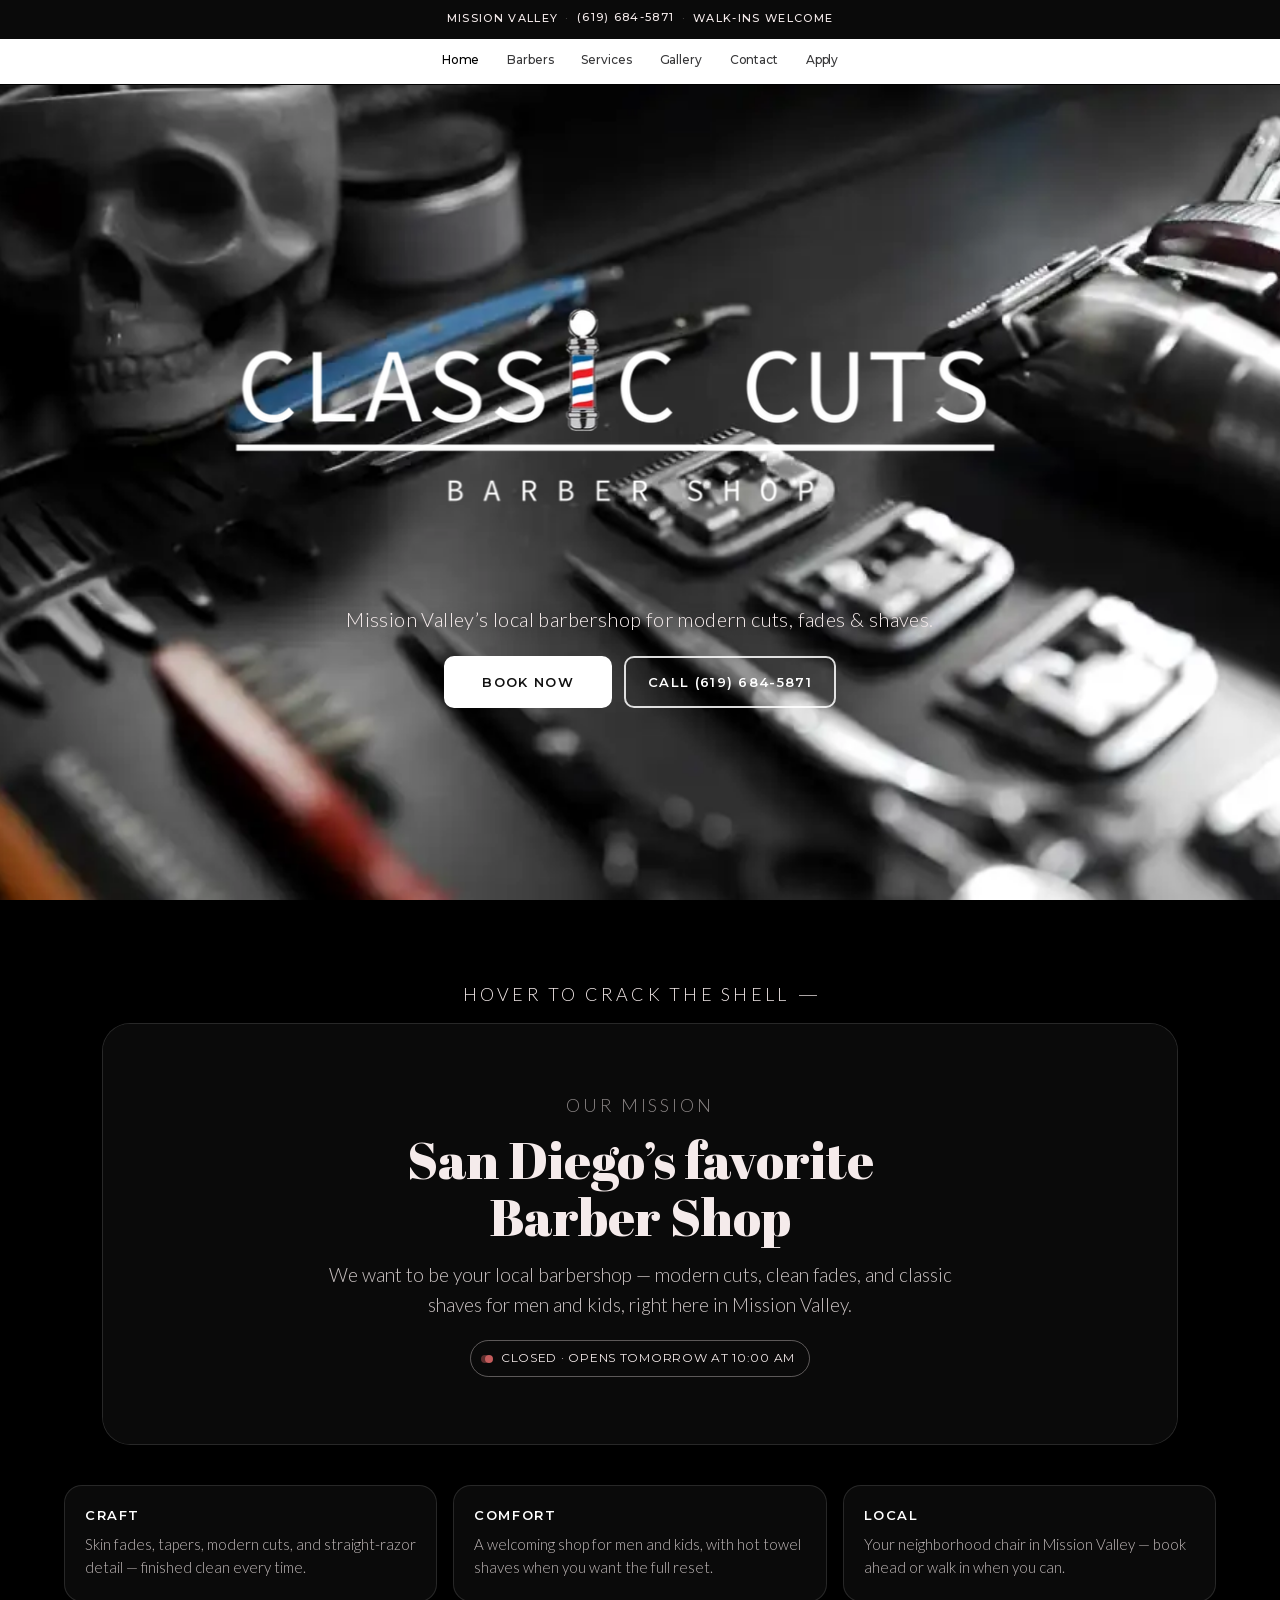
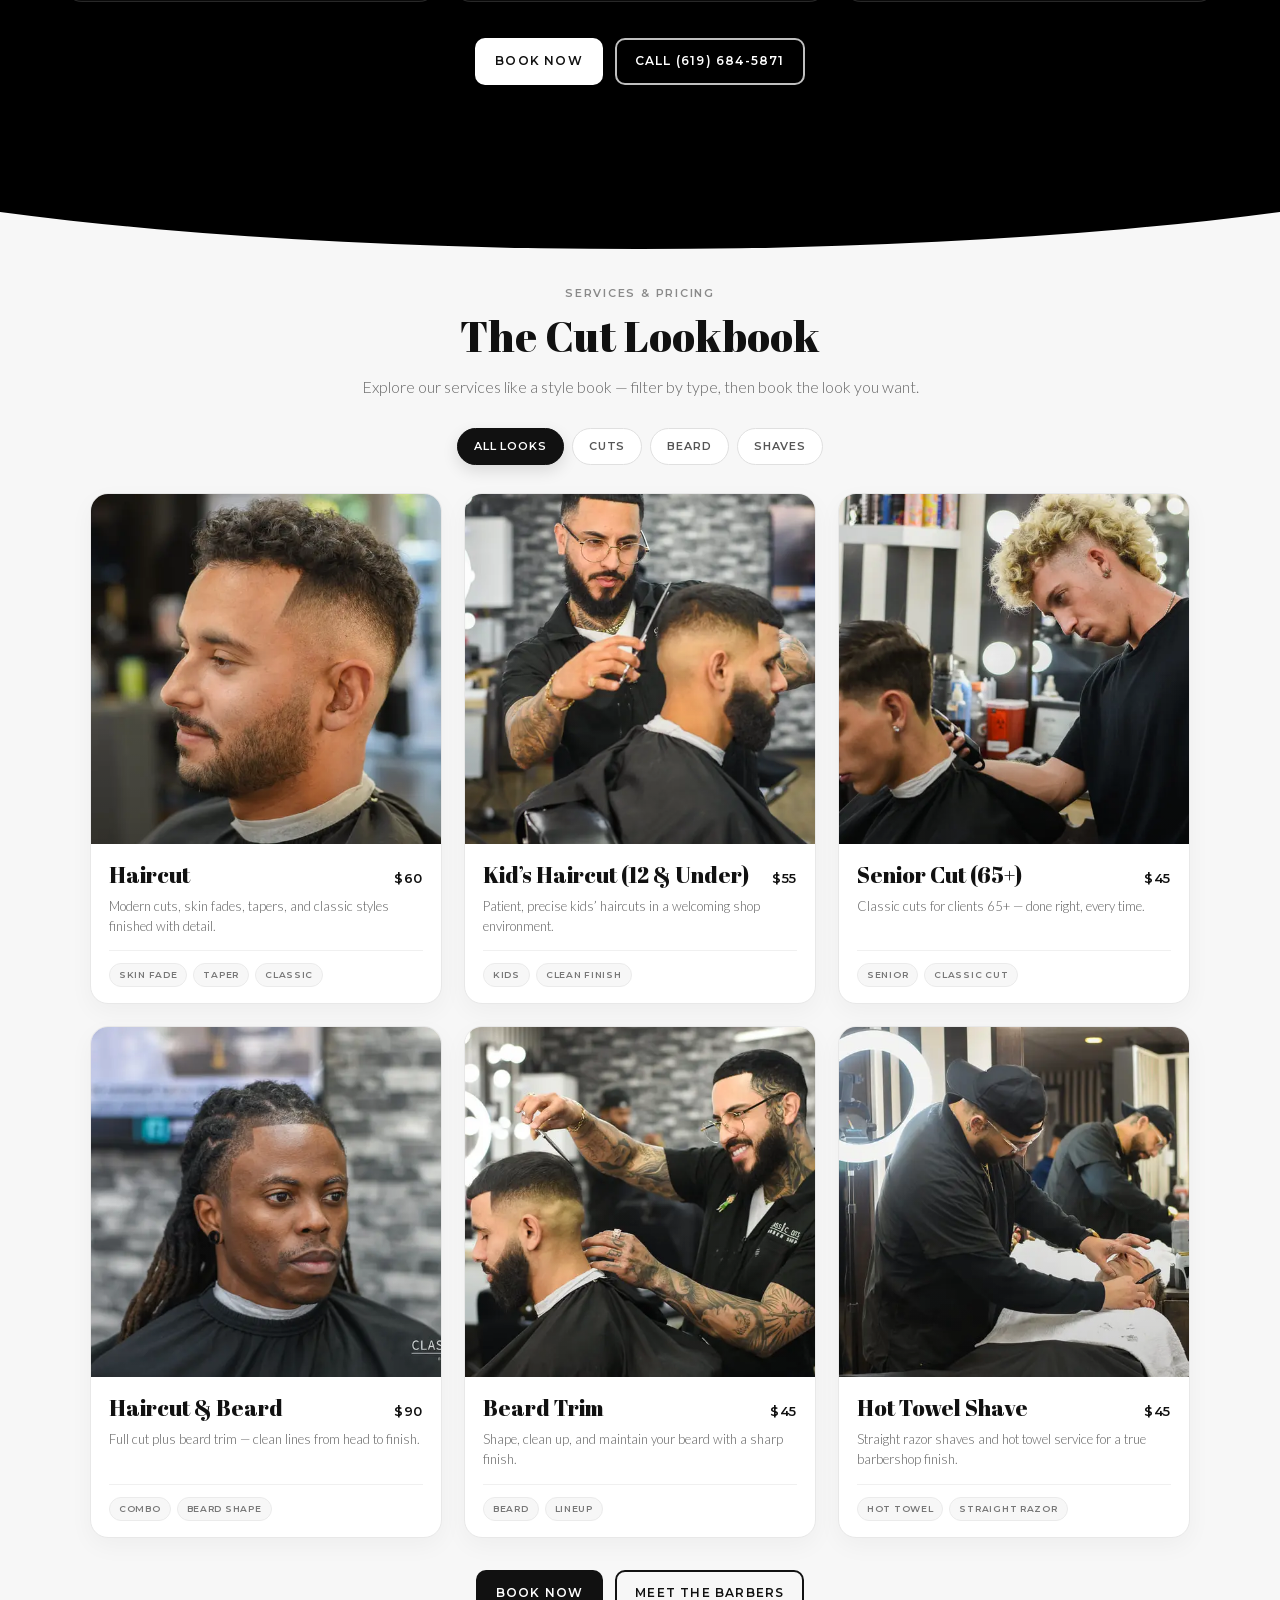
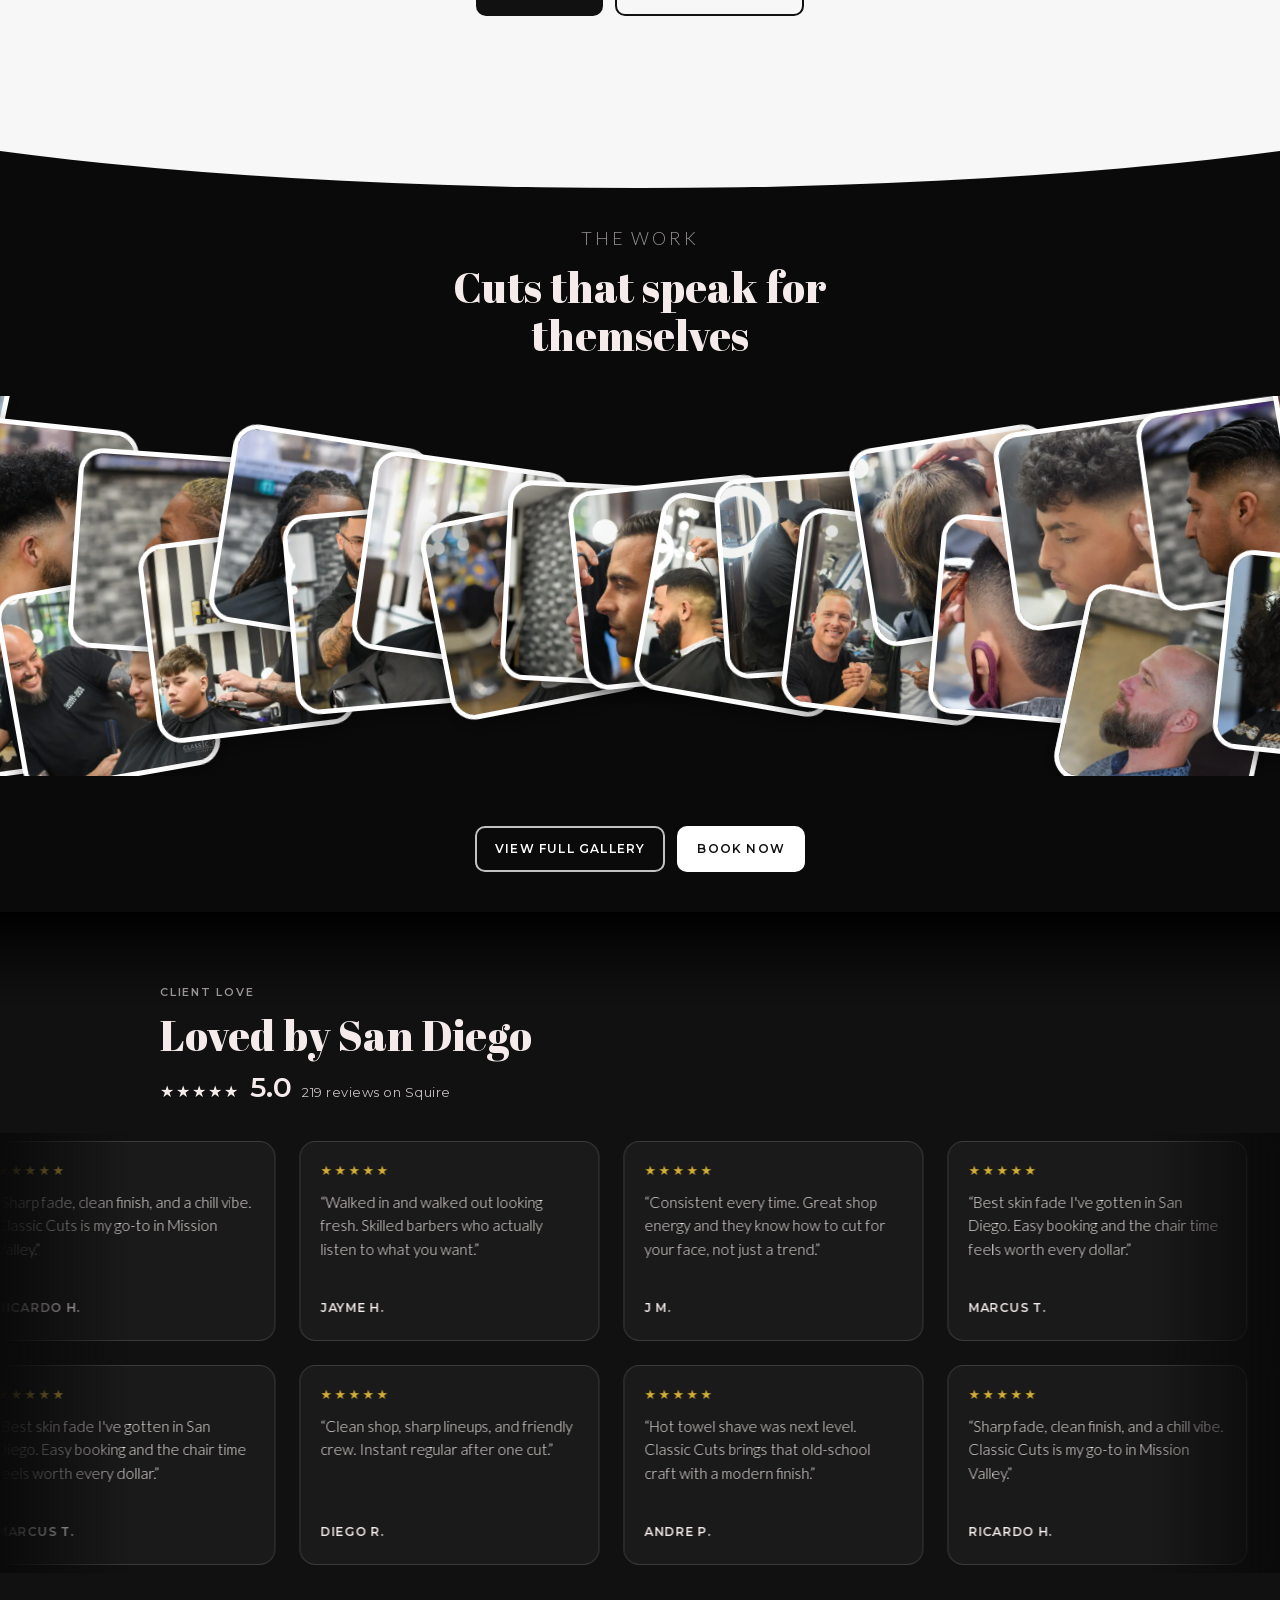
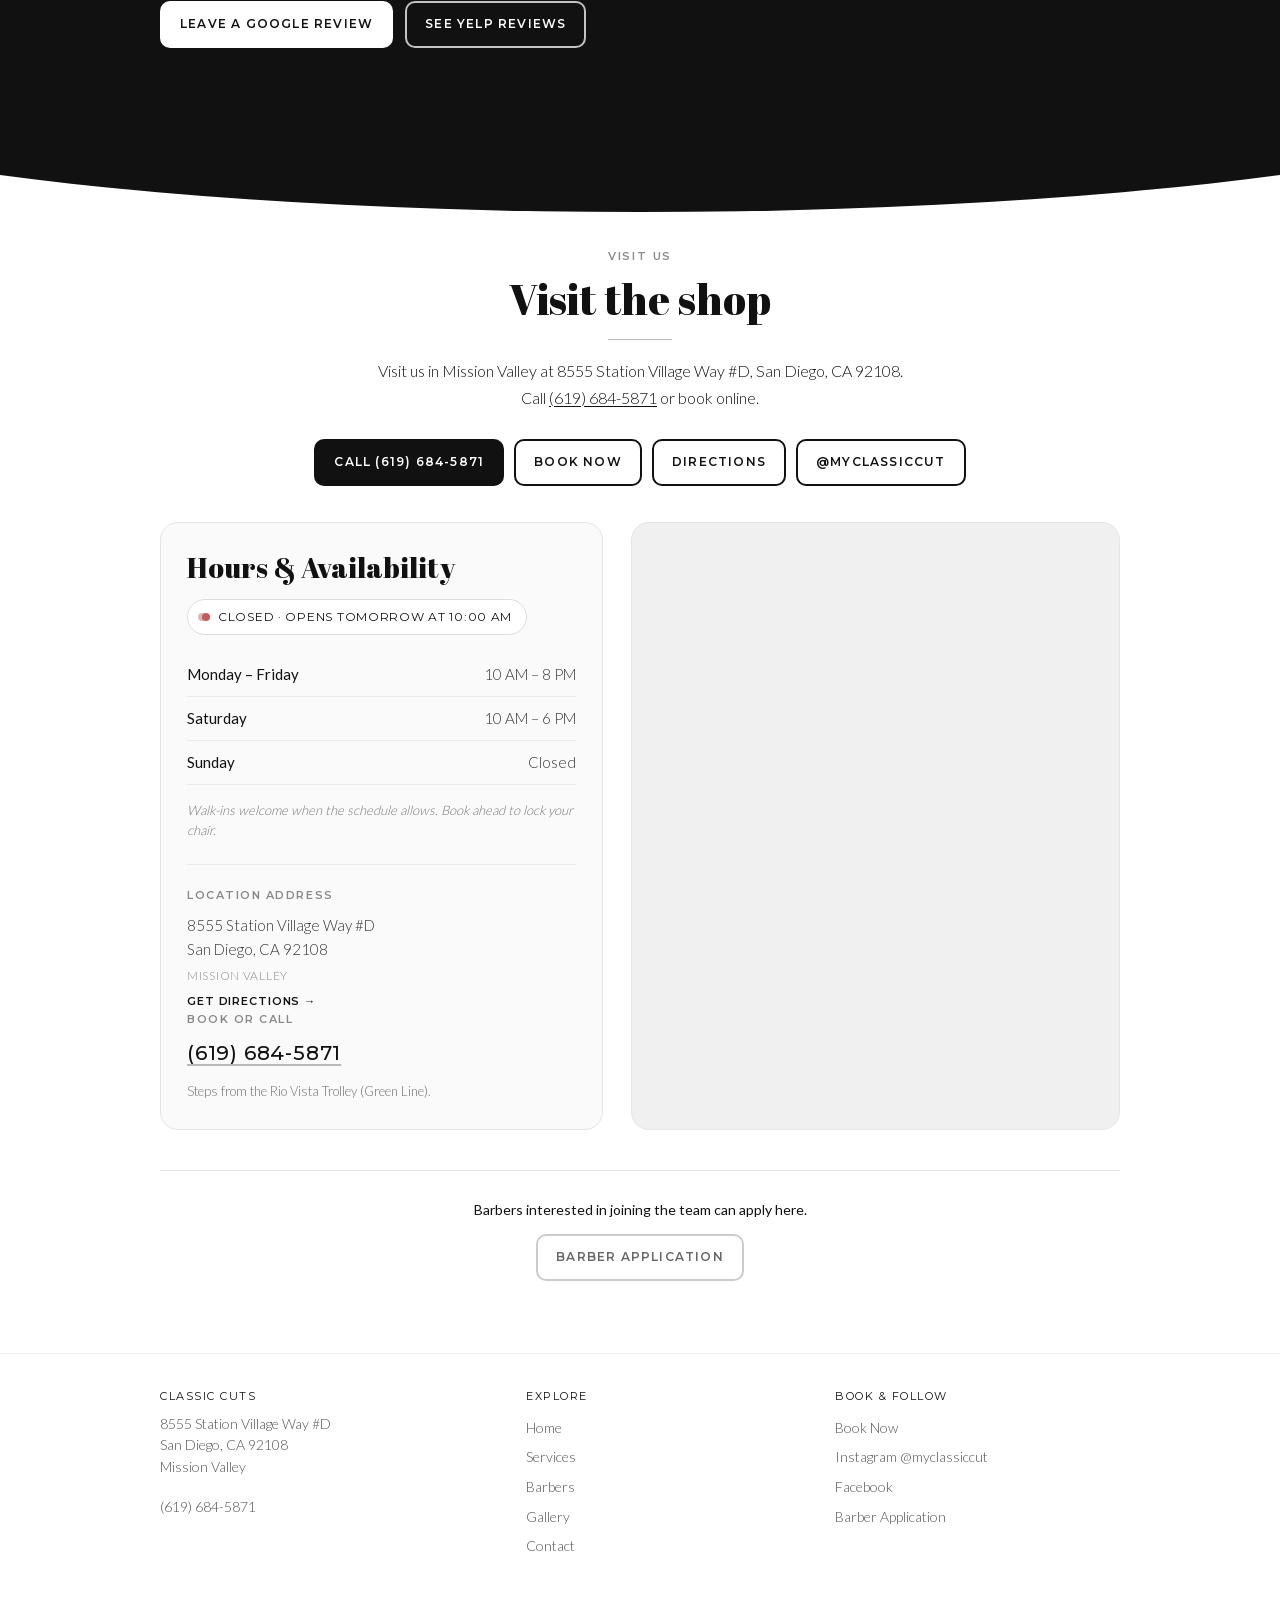
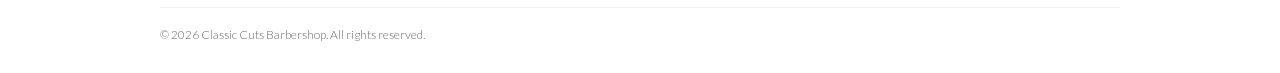
==== index.html @ 8313f8ca "fix: polish client-facing profile and page consistency - Remove Tevel's photo from Tammy's profile (" ====
<!DOCTYPE html>
<html lang="en">
<head>
<title>Classic Cuts Barbershop | Mission Valley San Diego</title>
<link rel="canonical" href="https://www.classiccutssd.com/" />
<meta property="og:site_name" content="CLASSIC CUTS BARBERSHOP" />
<meta property="og:title" content="Your Local Barbershop in Mission Valley, San Diego " />
<meta property="og:description" content="Classic Cuts Barbershop in Mission Valley, San Diego. Modern haircuts, skin fades, beard trims &amp; hot towel shaves. Walk-ins welcome. Book online or call (619) 684-5871." />
<meta property="og:image" content="https://www.classiccutssd.com/assets/images/brand/logo.png" />
<meta property="og:image" content="https://www.classiccutssd.com/assets/images/gallery/dsc-0378.webp" />
<meta property="og:image" content="https://www.classiccutssd.com/assets/images/gallery/dsc-0308.webp" />
<meta property="og:image" content="https://www.classiccutssd.com/assets/images/gallery/dsc-0811.jpg" />
<meta property="og:image" content="https://www.classiccutssd.com/assets/images/gallery/dsc-0423-copy.jpg" />
<meta property="og:image" content="https://www.classiccutssd.com/assets/images/gallery/dsc-0651.jpg" />
<meta property="og:image" content="https://www.classiccutssd.com/assets/images/gallery/dsc-0745-2.jpg" />
<meta property="og:image" content="https://www.classiccutssd.com/assets/images/gallery/dsc-0097-copy.webp" />
<meta property="og:image" content="https://www.classiccutssd.com/assets/images/gallery/dsc-0211.webp" />
<meta property="og:image" content="https://www.classiccutssd.com/assets/images/gallery/dsc-1008-copy.jpg" />
<meta property="og:url" content="https://www.classiccutssd.com/" />
<meta name="description" content="Classic Cuts Barbershop in Mission Valley, San Diego. Modern haircuts, skin fades, beard trims &amp; hot towel shaves. Walk-ins welcome. Book online or call (619) 684-5871." />
<meta name="keywords" content="classic cuts mission valley barbershop,barber shop pacific beach,Barbershop pacific beach,barber shop chula vista,Barbershop chula vista,barber shop el cajon,Barbershop el cajon,barber shop alpine,barbershop alpine,barber shop alpine ca,Barbershop alpine," />
<meta http-equiv="Content-Type" content="text/html; charset=utf-8"/>
<meta name="viewport" content="width=device-width, initial-scale=1.0"/>
<meta charset="utf-8" />
<link rel="icon" href="/favicon.ico" sizes="32x32" />
<link rel="icon" type="image/png" href="/assets/images/brand/favicon-32.png" sizes="32x32" />
<link rel="apple-touch-icon" href="/assets/images/brand/apple-touch-icon.png" />
<style>html,body{background:#000}</style>
<link rel="preload" as="image" href="/assets/images/brand/logo-480.webp" fetchpriority="high" />
<link rel="preload" as="font" href="/assets/fonts/12-JTUSjIg1_i6t8kCHKm459WlhyyTh89Y.woff2" type="font/woff2" crossorigin />
<style id="cc-critical">@font-face {
  font-family: 'Abril Fatface';
  font-style: normal;
  font-weight: 400;
  font-display: swap;
  src: url(assets/fonts/00-zOL64pLDlL1D99S8g8PtiKchq-dmjcDidBc.woff2) format('woff2');
  unicode-range: U+0000-00FF, U+0131, U+0152-0153, U+02BB-02BC, U+02C6, U+02DA, U+02DC, U+0304, U+0308, U+0329, U+2000-206F, U+20AC, U+2122, U+2191, U+2193, U+2212, U+2215, U+FEFF, U+FFFD;
}
@font-face {
  font-family: 'Lato';
  font-style: normal;
  font-weight: 300;
  font-display: swap;
  src: url(assets/fonts/05-S6u9w4BMUTPHh7USSwiPGQ3q5d0.woff2) format('woff2');
  unicode-range: U+0000-00FF, U+0131, U+0152-0153, U+02BB-02BC, U+02C6, U+02DA, U+02DC, U+0304, U+0308, U+0329, U+2000-206F, U+20AC, U+2122, U+2191, U+2193, U+2212, U+2215, U+FEFF, U+FFFD;
}
@font-face {
  font-family: 'Lato';
  font-style: normal;
  font-weight: 400;
  font-display: swap;
  src: url(assets/fonts/06-S6uyw4BMUTPHjx4wXiWtFCc.woff2) format('woff2');
  unicode-range: U+0000-00FF, U+0131, U+0152-0153, U+02BB-02BC, U+02C6, U+02DA, U+02DC, U+0304, U+0308, U+0329, U+2000-206F, U+20AC, U+2122, U+2191, U+2193, U+2212, U+2215, U+FEFF, U+FFFD;
}
@font-face {
  font-family: 'Montserrat';
  font-style: normal;
  font-weight: 400;
  font-display: swap;
  src: url(assets/fonts/12-JTUSjIg1_i6t8kCHKm459WlhyyTh89Y.woff2) format('woff2');
  unicode-range: U+0000-00FF, U+0131, U+0152-0153, U+02BB-02BC, U+02C6, U+02DA, U+02DC, U+0304, U+0308, U+0329, U+2000-206F, U+20AC, U+2122, U+2191, U+2193, U+2212, U+2215, U+FEFF, U+FFFD;
}
@font-face {
  font-family: 'Montserrat';
  font-style: normal;
  font-weight: 500;
  font-display: swap;
  src: url(assets/fonts/12-JTUSjIg1_i6t8kCHKm459WlhyyTh89Y.woff2) format('woff2');
  unicode-range: U+0000-00FF, U+0131, U+0152-0153, U+02BB-02BC, U+02C6, U+02DA, U+02DC, U+0304, U+0308, U+0329, U+2000-206F, U+20AC, U+2122, U+2191, U+2193, U+2212, U+2215, U+FEFF, U+FFFD;
}
@font-face {
  font-family: 'Montserrat';
  font-style: normal;
  font-weight: 600;
  font-display: swap;
  src: url(assets/fonts/12-JTUSjIg1_i6t8kCHKm459WlhyyTh89Y.woff2) format('woff2');
  unicode-range: U+0000-00FF, U+0131, U+0152-0153, U+02BB-02BC, U+02C6, U+02DA, U+02DC, U+0304, U+0308, U+0329, U+2000-206F, U+20AC, U+2122, U+2191, U+2193, U+2212, U+2215, U+FEFF, U+FFFD;
}
@font-face {
  font-family: 'Montserrat';
  font-style: normal;
  font-weight: 700;
  font-display: swap;
  src: url(assets/fonts/12-JTUSjIg1_i6t8kCHKm459WlhyyTh89Y.woff2) format('woff2');
  unicode-range: U+0000-00FF, U+0131, U+0152-0153, U+02BB-02BC, U+02C6, U+02DA, U+02DC, U+0304, U+0308, U+0329, U+2000-206F, U+20AC, U+2122, U+2191, U+2193, U+2212, U+2215, U+FEFF, U+FFFD;
}
:root{--cc-announce-h:36px;--cc-nav-h:48px;--cc-chrome-h: calc(var(--cc-announce-h) + var(--cc-nav-h))}
*{box-sizing:border-box}
html,body{margin:0;width:100%;background:#000;color:#f5ebeb}
body.cc-page-home{background:#000}
.cc-announce{position:fixed;top:0;left:0;right:0;z-index:40;display:flex;align-items:center;justify-content:center;min-height:var(--cc-announce-h);padding:10px 16px;background:#0a0a0a;color:#f5ebeb;font-family:Montserrat,system-ui,sans-serif;font-size:11px;font-weight:500;letter-spacing:.12em;text-transform:uppercase;text-align:center}
.cc-announce a{color:#f5ebeb;text-decoration:none}
.cc-header{position:fixed;top:calc(var(--cc-announce-h) - 1px);left:0;right:0;z-index:39;height:var(--cc-nav-h);background:#fff}
.cc-header__nav{display:none}
.cc-header__bar{display:flex;align-items:center;justify-content:center;height:var(--cc-nav-h)}
.cc-hamburger{display:none}
@media (max-width:767px){.cc-hamburger{display:block;position:absolute;right:10px;top:50%;transform:translateY(-50%);width:44px;height:44px;border:0;background:transparent}}
.cc-site{padding-top:var(--cc-chrome-h)}
.cc-hero{position:relative;width:100%;height:calc(100svh - var(--cc-chrome-h));min-height:420px;background:#000;overflow:hidden;display:flex;align-items:center;justify-content:center}
.cc-hero-poster{position:absolute;inset:0;width:100%;height:100%;object-fit:cover;z-index:0}
.cc-hero-video{position:absolute;inset:0;width:100%;height:100%;object-fit:cover;z-index:1}
.cc-hero__content{position:relative;z-index:2;width:100%;max-width:100%;text-align:center;padding:24px 16px;box-sizing:border-box;display:flex;align-items:center;justify-content:center}
.cc-hero .cc-container{width:100%;max-width:960px;min-width:0;margin:0 auto;padding:48px 24px 56px;box-sizing:border-box}
.cc-hero__inner{width:100%;max-width:100%;min-width:0;display:flex;flex-direction:column;align-items:center;text-align:center}
.cc-hero-logo{display:block;width:min(920px,100%);max-width:100%;margin:0 auto 18px}
.cc-hero-logo img{width:100%;max-width:100%;height:auto;display:block;margin:0 auto}
.cc-hero-line{margin:12px auto 18px;max-width:28em;font-family:Lato,system-ui,sans-serif;font-weight:300;font-size:15px;color:rgba(245,235,235,.85)}
.cc-hero-ctas{display:flex;gap:12px;justify-content:center;flex-wrap:wrap}
.cc-hero-btn{display:inline-flex;align-items:center;justify-content:center;min-height:44px;padding:0 20px;border-radius:999px;font-family:Montserrat,system-ui,sans-serif;font-size:12px;font-weight:600;letter-spacing:.08em;text-transform:uppercase;text-decoration:none}
.cc-hero-btn--primary{background:#fff;color:#111}
.cc-hero-btn--ghost{border:1px solid rgba(255,255,255,.55);color:#fff}
.cc-mobile-nav{display:none}</style>
<link rel="stylesheet" href="/assets/css/cc-home-app.css?v=20260826a" />
<link rel="stylesheet" href="/assets/css/BounceCards.css?v=20260826a" media="print" onload="this.media='all'" />
<link rel="stylesheet" href="/assets/css/PixelSwap.css?v=20260814s" media="print" onload="this.media='all'" />
<link rel="stylesheet" href="/assets/css/cc-reviews-carousel.css?v=20260814s" media="print" onload="this.media='all'" />
<link rel="stylesheet" href="/assets/css/cc-services-menu.css?v=20260814s" media="print" onload="this.media='all'" />
<noscript>
<link rel="stylesheet" href="/assets/css/BounceCards.css?v=20260826a" />
<link rel="stylesheet" href="/assets/css/PixelSwap.css?v=20260814s" />
<link rel="stylesheet" href="/assets/css/cc-reviews-carousel.css?v=20260814s" />
<link rel="stylesheet" href="/assets/css/cc-services-menu.css?v=20260814s" />
</noscript>
<script src="/assets/js/cc-business.js?v=20260830b" defer></script>
<script src="/assets/js/cc-nav.js?v=20260830a" defer></script>
<script src="/assets/js/cc-hero-video.js?v=20260814s" defer></script>
<script src="/assets/js/cc-home-defer.js?v=20260826c" defer></script>
</head>
<body class="cc-page-home">
  <div class="cc-announce" role="banner">
    <span>Mission Valley</span>
    <span class="cc-announce__sep" aria-hidden="true">·</span>
    <a href="tel:6196845871">(619) 684-5871</a>
    <span class="cc-announce__sep" aria-hidden="true">·</span>
    <span>Walk-ins Welcome</span>
  </div>

<div class="cc-site">
  <header class="cc-header">
    <div class="cc-header__bar">
      <button class="cc-hamburger" type="button" aria-label="Menu" aria-expanded="false" aria-controls="cc-mobile-nav">
        <span></span>
      </button>
    </div>
    <nav class="cc-header__nav" aria-label="Primary">
      <div class="cc-nav-shell">
        <ul class="cc-nav">
          <li class="is-active">
            <a href="/">Home</a>
          </li>
          <li class="has-mega" data-mega="barbers">
            <a href="/barbers">Barbers</a>
          </li>
          <li>
            <a href="/services">Services</a>
          </li>
          <li>
            <a href="/gallery">Gallery</a>
          </li>
          <li>
            <a href="/contact">Contact</a>
          </li>
          <li class="cc-nav-apply">
            <a href="/apply">Apply</a>
          </li>
        </ul>
      </div>
    </nav>

    <div class="cc-mega" data-mega="barbers" hidden>
      <div class="cc-mega__inner">
        <div class="cc-mega__col cc-mega__col--primary">
          <p class="cc-mega__label">Our Barbers</p>
          <ul class="cc-mega__links cc-mega__links--lg">
                <li><a href="/barbers/ray-lopez">Ray Lopez</a></li>
                <li><a href="/barbers/jay-oceguera">Jay Oceguera</a></li>
                <li><a href="/barbers/romero">Romero Jorge</a></li>
                <li><a href="/barbers/colton-ballew">Colton Ballew</a></li>
                <li><a href="/barbers/will-jaimes">Will Jaimes</a></li>
                <li><a href="/barbers/tammy">Tammy</a></li>
                <li><a href="/barbers/tevel">Tevel</a></li>
          </ul>
        </div>
        <div class="cc-mega__col">
          <p class="cc-mega__label">Book &amp; Visit</p>
          <ul class="cc-mega__links">
            <li><a href="/book">Book online</a></li>
            <li><a href="tel:6196845871">Call (619) 684-5871</a></li>
            <li><a href="https://www.google.com/maps/dir/?api=1&destination=8555+Station+Village+Way,+San+Diego,+CA+92108" target="_blank" rel="noopener noreferrer">Get directions</a></li>
            <li><a href="https://www.instagram.com/myclassiccut/" target="_blank" rel="noopener noreferrer">Instagram</a></li>
          </ul>
        </div>
      </div>
    </div>
  </header>
  <div class="cc-nav-backdrop" hidden></div>
  <nav class="cc-mobile-nav" id="cc-mobile-nav" aria-label="Mobile" aria-hidden="true">
    <ul class="cc-nav">
      <li class="is-active"><a href="/">Home</a></li>
      <li class="has-mega"><a href="/barbers">Barbers</a>
        <ul class="cc-mega-mobile">
          <li><a href="/barbers/ray-lopez">Ray Lopez</a></li>
          <li><a href="/barbers/jay-oceguera">Jay Oceguera</a></li>
          <li><a href="/barbers/romero">Romero Jorge</a></li>
          <li><a href="/barbers/colton-ballew">Colton Ballew</a></li>
          <li><a href="/barbers/will-jaimes">Will Jaimes</a></li>
          <li><a href="/barbers/tammy">Tammy</a></li>
          <li><a href="/barbers/tevel">Tevel</a></li>
        </ul>
      </li>
      <li><a href="/services">Services</a></li>
      <li><a href="/gallery">Gallery</a></li>
      <li><a href="/contact">Contact</a></li>
      <li class="cc-nav-apply"><a href="/apply">Barber Application</a></li>
    </ul>
    <div class="cc-mobile-actions">
      <a class="cc-btn cc-btn--light" href="/book">Book Now</a>
      <a class="cc-btn cc-btn--ghost-light" href="tel:6196845871">Call (619) 684-5871</a>
    </div>
  </nav>

  <main id="cc-content" class="cc-main">
<section class="cc-hero" aria-label="Classic Cuts intro">
  <img class="cc-hero-poster" src="/assets/images/brand/hero-poster.webp" alt="" width="1280" height="720" fetchpriority="low" decoding="async" aria-hidden="true" />
  <video class="cc-hero-video" muted loop playsinline preload="none" aria-hidden="true">
    <source src="/assets/videos/hero.mp4" type="video/mp4" />
  </video>
  <div class="cc-hero-fade" aria-hidden="true"></div>
  <div class="cc-hero__content">
    <div class="cc-container">
      <div class="cc-hero__inner">
        <span class="cc-hero-logo">
          <img
            src="/assets/images/brand/logo-480.webp"
            srcset="assets/images/brand/logo-480.webp 480w, assets/images/brand/logo-920.webp 920w"
            sizes="(max-width: 767px) 88vw, 920px"
            alt="Classic Cuts Barbershop"
            width="920"
            height="320"
            fetchpriority="high"
            decoding="async"
          />
        </span>
        <p class="cc-hero-line">Mission Valley&rsquo;s local barbershop for modern cuts, fades &amp; shaves.</p>
        <div class="cc-hero-ctas">
          <a class="cc-hero-btn cc-hero-btn--primary" href="/book">Book Now</a>
          <a class="cc-hero-btn cc-hero-btn--ghost" href="tel:6196845871">Call (619) 684-5871</a>
        </div>
      </div>
    </div>
  </div>
</section>

<section class="cc-section cc-section--dark cc-about" id="about">
  <div class="cc-section__inner cc-about__inner">
    <div class="cc-mission-stage">
      <p class="cc-mission-hint">
        <span class="cc-mission-hint__desk">Hover to crack the shell</span>
        <span class="cc-mission-hint__touch">Tap to crack the shell</span>
      </p>
      <div class="cc-mission-card" role="region" aria-label="Shop highlights">
      <div id="cc-mission-swap" class="cc-mission-swap-mount" data-pixel-swap data-aria-label="Reveal shop highlights">
        <div data-pixel-first class="cc-mission-cover">
          <div class="cc-mission-cover__inner">
            <p class="cc-eyebrow">Our Mission</p>
            <h2 class="cc-mission-cover__title">San Diego&rsquo;s favorite Barber Shop</h2>
            <p class="cc-mission-cover__quote">We want to be your local barbershop — modern cuts, clean fades, and classic shaves for men and kids, right here in Mission Valley.</p>
            <div class="cc-hours-chip cc-hours-chip--centered" data-cc-hours-status>Checking hours…</div>
          </div>
        </div>
        <div data-pixel-second class="cc-mission-reveal" hidden>
          <div class="cc-mission-reveal__inner">
            <p class="cc-eyebrow">The Shop</p>
            <ul class="cc-mission-stats">
              <li>
                <span class="cc-mission-stats__value">5.0</span>
                <span class="cc-mission-stats__label">Squire rating</span>
                <span class="cc-mission-stats__note">Perfect score</span>
              </li>
              <li>
                <span class="cc-mission-stats__value">219</span>
                <span class="cc-mission-stats__label">Verified reviews</span>
                <span class="cc-mission-stats__note">Client love on Squire</span>
              </li>
              <li>
                <span class="cc-mission-stats__value">MV</span>
                <span class="cc-mission-stats__label">Mission Valley</span>
                <span class="cc-mission-stats__note">Walk-ins · Free parking · Drinks</span>
              </li>
            </ul>
          </div>
        </div>
      </div>
    </div>
    </div>

    <div class="cc-value-grid">
      <article class="cc-value-card">
        <h3>Craft</h3>
        <p>Skin fades, tapers, modern cuts, and straight-razor detail — finished clean every time.</p>
      </article>
      <article class="cc-value-card">
        <h3>Comfort</h3>
        <p>A welcoming shop for men and kids, with hot towel shaves when you want the full reset.</p>
      </article>
      <article class="cc-value-card">
        <h3>Local</h3>
        <p>Your neighborhood chair in Mission Valley — book ahead or walk in when you can.</p>
      </article>
    </div>

    <div class="cc-btn-row cc-btn-row--center">
      <a class="cc-btn cc-btn--light" href="/book">Book Now</a>
      <a class="cc-btn cc-btn--ghost-light" href="tel:6196845871">Call (619) 684-5871</a>
    </div>
  </div>
</section>

<section class="cc-section" id="services">
  <div class="cc-section__inner cc-lookbook">
    <header class="cc-lookbook__intro">
      <p class="cc-eyebrow">Services &amp; Pricing</p>
      <h2>The Cut Lookbook</h2>
      <p class="cc-lookbook__lead">
        Explore our services like a style book — filter by type, then book the look you want.
      </p>
    </header>

    <div class="cc-lookbook__tabs" role="tablist" aria-label="Service filters">
      <button type="button" class="cc-lookbook__tab is-active" role="tab" aria-selected="true" data-filter="all">All Looks</button>
      <button type="button" class="cc-lookbook__tab" role="tab" aria-selected="false" data-filter="cuts">Cuts</button>
      <button type="button" class="cc-lookbook__tab" role="tab" aria-selected="false" data-filter="beard">Beard</button>
      <button type="button" class="cc-lookbook__tab" role="tab" aria-selected="false" data-filter="shaves">Shaves</button>
    </div>

    <div class="cc-lookbook__grid" id="cc-lookbook-grid">
      <article class="cc-look-card" data-category="cuts">
        <div class="cc-look-card__media">
          <img src="/assets/images/gallery/dsc-0378.webp" alt="Haircut example" loading="lazy" width="640" height="640" />
        </div>
        <div class="cc-look-card__body">
          <div class="cc-look-card__top">
            <h3>Haircut</h3>
            <p class="cc-look-card__price">$60</p>
          </div>
          <p>Modern cuts, skin fades, tapers, and classic styles finished with detail.</p>
          <div class="cc-look-card__tags">
            <span>Skin Fade</span>
            <span>Taper</span>
            <span>Classic</span>
          </div>
        </div>
      </article>

      <article class="cc-look-card" data-category="cuts">
        <div class="cc-look-card__media">
          <img src="/assets/images/gallery/dsc-0211.webp" alt="Kid's cut example" loading="lazy" width="640" height="640" />
        </div>
        <div class="cc-look-card__body">
          <div class="cc-look-card__top">
            <h3>Kid&rsquo;s Haircut (12 &amp; Under)</h3>
            <p class="cc-look-card__price">$55</p>
          </div>
          <p>Patient, precise kids&rsquo; haircuts in a welcoming shop environment.</p>
          <div class="cc-look-card__tags">
            <span>Kids</span>
            <span>Clean Finish</span>
          </div>
        </div>
      </article>

      <article class="cc-look-card" data-category="cuts">
        <div class="cc-look-card__media">
          <img src="/assets/images/gallery/dsc-0308.webp" alt="Senior cut example" loading="lazy" width="640" height="640" />
        </div>
        <div class="cc-look-card__body">
          <div class="cc-look-card__top">
            <h3>Senior Cut (65+)</h3>
            <p class="cc-look-card__price">$45</p>
          </div>
          <p>Classic cuts for clients 65+ — done right, every time.</p>
          <div class="cc-look-card__tags">
            <span>Senior</span>
            <span>Classic Cut</span>
          </div>
        </div>
      </article>

      <article class="cc-look-card" data-category="beard">
        <div class="cc-look-card__media">
          <img src="/assets/images/gallery/dsc-0097-copy.webp" alt="Haircut and beard example" loading="lazy" width="640" height="640" />
        </div>
        <div class="cc-look-card__body">
          <div class="cc-look-card__top">
            <h3>Haircut &amp; Beard</h3>
            <p class="cc-look-card__price">$90</p>
          </div>
          <p>Full cut plus beard trim — clean lines from head to finish.</p>
          <div class="cc-look-card__tags">
            <span>Combo</span>
            <span>Beard Shape</span>
          </div>
        </div>
      </article>

      <article class="cc-look-card" data-category="beard">
        <div class="cc-look-card__media">
          <img src="/assets/images/gallery/dsc-0220.webp" alt="Beard trim example" loading="lazy" width="640" height="640" />
        </div>
        <div class="cc-look-card__body">
          <div class="cc-look-card__top">
            <h3>Beard Trim</h3>
            <p class="cc-look-card__price">$45</p>
          </div>
          <p>Shape, clean up, and maintain your beard with a sharp finish.</p>
          <div class="cc-look-card__tags">
            <span>Beard</span>
            <span>Lineup</span>
          </div>
        </div>
      </article>

      <article class="cc-look-card" data-category="shaves">
        <div class="cc-look-card__media">
          <img src="/assets/images/gallery/dsc-0375.webp" alt="Hot towel shave example" loading="lazy" width="640" height="640" />
        </div>
        <div class="cc-look-card__body">
          <div class="cc-look-card__top">
            <h3>Hot Towel Shave</h3>
            <p class="cc-look-card__price">$45</p>
          </div>
          <p>Straight razor shaves and hot towel service for a true barbershop finish.</p>
          <div class="cc-look-card__tags">
            <span>Hot Towel</span>
            <span>Straight Razor</span>
          </div>
        </div>
      </article>
    </div>

    <div class="cc-btn-row cc-lookbook__actions">
      <a class="cc-btn cc-btn--dark" href="/book">Book Now</a>
      <a class="cc-btn cc-btn--ghost-dark" href="/barbers">Meet the Barbers</a>
    </div>
  </div>
</section>

<section class="cc-section cc-section--dark cc-bounce-gallery" id="gallery-preview" aria-label="Gallery preview">
  <div class="cc-section__inner">
    <div class="cc-bounce-gallery__intro">
      <p class="cc-eyebrow">The Work</p>
      <h2>Cuts that speak for themselves</h2>
    </div>
    <div id="cc-bounce-cards" class="bounceCardsContainer custom-bounceCards" aria-hidden="false"></div>
    <div class="cc-btn-row" style="justify-content:center">
      <a class="cc-btn cc-btn--ghost-light" href="/gallery">View Full Gallery</a>
      <a class="cc-btn cc-btn--light" href="/book">Book Now</a>
    </div>
  </div>
</section>

<section class="cc-section cc-section--reviews" id="reviews">
  <div class="cc-section__inner">
    <p class="cc-eyebrow">Client Love</p>
    <h2>Loved by San Diego</h2>
    <div class="cc-trust" style="margin-bottom:8px">
      <div class="cc-trust__rating">
        <span class="cc-trust__stars" aria-hidden="true">★★★★★</span>
        <span class="cc-trust__score">5.0</span>
        <span class="cc-trust__meta">219 reviews on Squire</span>
      </div>
    </div>
  </div>

  <div class="cc-review-carousel" role="region" aria-label="Client reviews">
    <div class="cc-review-carousel__edge cc-review-carousel__edge--left" aria-hidden="true"></div>
    <div class="cc-review-carousel__edge cc-review-carousel__edge--right" aria-hidden="true"></div>
    <div class="cc-review-carousel__viewport">
      <div class="cc-review-carousel__track" id="cc-review-track">
        <!-- Filled by cc-reviews-carousel.js -->
      </div>
    </div>
  </div>

  <div class="cc-section__inner">
    <div class="cc-btn-row" style="margin-top:28px">
      <a class="cc-btn cc-btn--light" href="https://g.page/r/CdxL_zOjv48rEAE/review" target="_blank" rel="noopener noreferrer">Leave a Google Review</a>
      <a class="cc-btn cc-btn--ghost-light" href="https://www.yelp.com/biz/classic-cuts-barber-shop-san-diego-3" target="_blank" rel="noopener noreferrer">See Yelp Reviews</a>
    </div>
  </div>
</section>

<section class="cc-section" id="visit">
  <div class="cc-section__inner cc-visit">
    <header class="cc-visit__intro">
      <p class="cc-eyebrow">Visit Us</p>
      <h2>Visit the shop</h2>
      <div class="cc-visit__rule" aria-hidden="true"></div>
      <p class="cc-visit__lead">
        Visit us in Mission Valley at 8555 Station Village Way #D, San Diego, CA 92108.
        Call <a href="tel:6196845871">(619) 684-5871</a> or book online.
      </p>
    </header>

    <div class="cc-visit__actions">
      <a class="cc-btn cc-btn--dark" href="tel:6196845871">Call (619) 684-5871</a>
      <a class="cc-btn cc-btn--ghost-dark" href="/book">Book Now</a>
      <a class="cc-btn cc-btn--ghost-dark" href="https://www.google.com/maps/dir/?api=1&destination=8555+Station+Village+Way,+San+Diego,+CA+92108" target="_blank" rel="noopener noreferrer">Directions</a>
      <a class="cc-btn cc-btn--ghost-dark" href="https://www.instagram.com/myclassiccut/" target="_blank" rel="noopener noreferrer">@myclassiccut</a>
    </div>

    <div class="cc-visit-layout">
      <aside class="cc-visit-panel" aria-label="Hours and address">
        <div class="cc-visit-panel__block">
          <h3 class="cc-visit-panel__title">Hours &amp; Availability</h3>
          <div class="cc-hours-chip" data-cc-hours-status>Checking hours…</div>
          <table class="cc-hours-table">
            <tbody>
              <tr>
                <th scope="row">Monday – Friday</th>
                <td>10 AM – 8 PM</td>
              </tr>
              <tr>
                <th scope="row">Saturday</th>
                <td>10 AM – 6 PM</td>
              </tr>
              <tr>
                <th scope="row">Sunday</th>
                <td>Closed</td>
              </tr>
            </tbody>
          </table>
          <p class="cc-visit-panel__note">Walk-ins welcome when the schedule allows. Book ahead to lock your chair.</p>
        </div>

        <div class="cc-visit-panel__block cc-visit-panel__block--address">
          <p class="cc-visit-panel__label">Location Address</p>
          <a class="cc-visit-panel__address" href="https://maps.google.com/?q=8555+Station+Village+Way,+San+Diego,+CA+92108" target="_blank" rel="noopener noreferrer">
            8555 Station Village Way #D<br>
            San Diego, CA 92108
            <span class="cc-visit-panel__neighborhood">Mission Valley</span>
            <span class="cc-visit-panel__directions">Get Directions →</span>
          </a>

          <p class="cc-visit-panel__label" style="margin-top:20px">Book or Call</p>
          <a class="cc-visit-panel__phone" href="tel:6196845871">(619) 684-5871</a>
          <p class="cc-visit-panel__trolley">Steps from the Rio Vista Trolley (Green Line).</p>
        </div>
      </aside>

      <div class="cc-visit-map">
        <iframe title="Classic Cuts location map" src="https://www.google.com/maps/embed?pb=!1m18!1m12!1m3!1d3354.6922028529398!2d-117.1432662!3d32.77390079999999!2m3!1f0!2f0!3f0!3m2!1i1024!2i768!4f13.1!3m3!1m2!1s0x80d955919eadbdbd%3A0xeae59ec3a80d4acb!2s8555%20Station%20Village%20Ln%2C%20San%20Diego%2C%20CA%2092108!5e0!3m2!1sen!2sus!4v1769635162414!5m2!1sen!2sus" loading="lazy" referrerpolicy="no-referrer-when-downgrade" allowfullscreen></iframe>
      </div>
    </div>

    <div class="cc-apply-note">
      <p>Barbers interested in joining the team can apply here.</p>
      <a class="cc-btn cc-btn--quiet" href="/apply">Barber Application</a>
    </div>
  </div>
</section>
  </main>
  <footer class="footer-wrap cc-footer">
    <div class="cc-footer__inner">
      <div>
        <h4>Classic Cuts</h4>
        <p>8555 Station Village Way #D<br>San Diego, CA 92108<br>Mission Valley</p>
        <p><a href="tel:6196845871">(619) 684-5871</a></p>
      </div>
      <div>
        <h4>Explore</h4>
        <p>
          <a href="/">Home</a><br>
          <a href="/services">Services</a><br>
          <a href="/barbers">Barbers</a><br>
          <a href="/gallery">Gallery</a><br>
          <a href="/contact">Contact</a>
        </p>
      </div>
      <div>
        <h4>Book &amp; Follow</h4>
        <p>
          <a href="/book">Book Now</a><br>
          <a href="https://www.instagram.com/myclassiccut/" target="_blank" rel="noopener noreferrer">Instagram @myclassiccut</a><br>
          <a href="https://www.facebook.com/myclassiccut/" target="_blank" rel="noopener noreferrer">Facebook</a><br>
          <a href="/apply">Barber Application</a>
        </p>
      </div>
      <p class="cc-footer__copy">© 2026 Classic Cuts Barbershop. All rights reserved.</p>
    </div>
  </footer>

</div>

</body>
</html>
---- assets/css/cc-home-app.css ----
html,body.cc-page-home{background:#000!important;color:#f5ebeb}*,*::before,*::after{box-sizing:border-box}html{height:100%;overflow-x:hidden;max-width:100%;-webkit-text-size-adjust:100%}body{margin:0;width:100%;min-height:100%;max-width:100%;overflow-x:hidden;background:#ffffff;color:#2a2a2a;font-family:"Lato","Quattrocento Sans",sans-serif;font-size:16px;font-weight:400;line-height:1.55;-webkit-font-smoothing:antialiased;-moz-osx-font-smoothing:grayscale}img{max-width:100%;height:auto;border:0}:focus-visible{outline:2px solid #111111;outline-offset:3px}body.cc-page-home :focus-visible{outline-color:#f5ebeb}a{color:inherit;text-decoration:none;transition:color 200ms ease,opacity 200ms ease,background 200ms ease,border-color 200ms ease}a:hover{color:#000000}h1,h2,h3,h4,h5,h6{margin:0 0 0.6em;color:#111111;font-family:"Abril Fatface","Quattrocento",serif;font-weight:400;line-height:1.15}p{margin:0 0 1em}ul,ol{margin:0;padding:0;list-style:none}button,input,textarea,select{font:inherit}.cc-site{width:100%;min-height:100%}.cc-main{width:100%;background:#ffffff}.cc-container{width:100%;max-width:1100px;margin:0 auto;padding:0 20px}.cc-legacy .container{max-width:960px;margin:0 auto;padding:24px 20px}.cc-legacy .wsite-multicol-table{width:100%;border-collapse:collapse}.cc-legacy .wsite-multicol-col{vertical-align:top}.cc-legacy .wsite-image{margin:0 0 1em}.cc-legacy .wsite-image img{display:inline-block}.cc-legacy .paragraph{margin-bottom:1em;line-height:1.5}.cc-legacy .wsite-spacer{display:block}.cc-legacy .wsite-button,.cc-legacy a.wsite-button{display:inline-block;padding:10px 16px;background:#111111;color:#ffffff !important;font-family:"Montserrat",sans-serif;font-size:12px;font-weight:600;letter-spacing:0.08em;text-transform:uppercase;border-radius:8px}.cc-legacy .wsite-button-inner{color:inherit}.cc-legacy .wsite-social{display:flex;gap:10px;align-items:center}.cc-legacy .wsite-social-item{display:inline-flex;align-items:center;justify-content:center;width:36px;height:36px;border-radius:999px;background:#111111;color:#ffffff;font-size:11px;font-weight:700;letter-spacing:0.04em}.cc-legacy .wsite-social-facebook::before{content:"f"}.cc-legacy .wsite-social-instagram::before{content:"ig"}.cc-legacy .wsite-social-mail::before{content:"@"}.cc-legacy .wsite-social-item-inner{display:none}@media screen and (max-width:767px){.cc-legacy .wsite-multicol-table,.cc-legacy .wsite-multicol-tbody,.cc-legacy .wsite-multicol-tr,.cc-legacy .wsite-multicol-col{display:block;width:100% !important}.cc-legacy .wsite-multicol-col{padding:0 !important;margin-bottom:24px}}.cc-form{max-width:520px;display:grid;gap:14px}.cc-form__row{display:grid;gap:14px}@media screen and (min-width:640px){.cc-form__row--2{grid-template-columns:1fr 1fr}}.cc-form label{display:block;margin-bottom:6px;font-family:"Montserrat",sans-serif;font-size:11px;font-weight:600;letter-spacing:0.08em;text-transform:uppercase;color:#444444}.cc-form input,.cc-form textarea,.cc-form select{width:100%;padding:12px 14px;border:1px solid #d8d8d8;border-radius:10px;background:#ffffff;color:#111111}.cc-form input:focus,.cc-form textarea:focus,.cc-form select:focus{outline:none;border-color:#111111}.cc-form textarea{min-height:120px;resize:vertical}.cc-form__submit{display:inline-flex;align-items:center;justify-content:center;width:fit-content;padding:12px 22px;border:0;border-radius:10px;background:#111111;color:#ffffff;font-family:"Montserrat",sans-serif;font-size:12px;font-weight:600;letter-spacing:0.1em;text-transform:uppercase;cursor:pointer}.cc-form__submit:hover{background:#333333}.cc-form__note{font-size:13px;color:#666666}.cc-page-pad{padding:48px 20px 72px;max-width:1100px;margin:0 auto}.cc-btn{display:inline-flex;align-items:center;justify-content:center;padding:12px 18px;border-radius:10px;font-family:"Montserrat",sans-serif;font-size:12px;font-weight:600;letter-spacing:0.1em;text-transform:uppercase;text-decoration:none !important;border:2px solid transparent;transition:background 200ms ease,color 200ms ease,border-color 200ms ease}.cc-btn--dark{background:#111111;color:#ffffff !important}.cc-btn--dark:hover{background:#333333;color:#ffffff !important}.cc-btn--light{background:#ffffff;color:#111111 !important}.cc-btn--light:hover{background:transparent;color:#ffffff !important;border-color:#ffffff}.cc-btn--ghost-light{background:transparent;color:#ffffff !important;border-color:rgba(255,255,255,0.75)}.cc-btn--ghost-light:hover{background:#ffffff;color:#111111 !important}.cc-btn--ghost-dark{background:transparent;color:#111111 !important;border-color:#111111}.cc-btn--ghost-dark:hover{background:#111111;color:#ffffff !important}.cc-btn--quiet{background:transparent;color:#666666 !important;border-color:#cccccc}.cc-btn--quiet:hover{color:#111111 !important;border-color:#111111}.cc-mobile-actions .cc-btn{width:100%}.cc-footer{background:#ffffff;border-top:1px solid #ececec;padding:36px 24px 28px}.cc-footer__inner{max-width:960px;margin:0 auto;display:grid;grid-template-columns:1.2fr 1fr 1fr;gap:24px;align-items:start}.cc-footer h4{margin:0 0 10px;font-family:"Montserrat",sans-serif;font-size:11px;letter-spacing:0.14em;text-transform:uppercase;color:#111111}.cc-footer p,.cc-footer a{color:#555555;font-family:"Lato",sans-serif;font-size:14px;font-weight:300;line-height:1.55;text-decoration:none}.cc-footer a{display:inline-block;min-height:24px;padding:4px 0;line-height:1.5}.cc-footer a:hover{color:#111111}.cc-footer__copy{grid-column:1 / -1;margin:8px 0 0;padding-top:18px;border-top:1px solid #ececec;font-size:12px !important;color:#666666 !important}@media screen and (max-width:767px){.cc-footer__inner{grid-template-columns:1fr}}.cc-legacy .imageGallery{display:grid !important;grid-template-columns:repeat(3,1fr);gap:10px;line-height:0 !important;overflow:hidden}.cc-legacy .imageGallery>div{float:none !important;width:100% !important;margin:0 !important}.cc-legacy .imageGallery .galleryImageHolder{padding:0 0 75% !important;border-radius:10px;overflow:hidden;background:#111}.cc-legacy .imageGallery img.galleryImage{width:100% !important;height:100% !important;max-width:none !important;left:0 !important;top:0 !important;object-fit:cover}@media screen and (max-width:767px){.cc-legacy .imageGallery{grid-template-columns:repeat(2,1fr)}}:root{--cc-announce-h:36px;--cc-nav-h:48px;--cc-chrome-h:calc(var(--cc-announce-h) + var(--cc-nav-h));--cc-ink:#0a0a0a;--cc-cream:#f5ebeb}.cc-announce{position:fixed;top:0;left:0;right:0;z-index:40;display:flex;align-items:center;justify-content:center;flex-wrap:wrap;row-gap:2px;height:auto;min-height:var(--cc-announce-h);padding:10px 16px;box-sizing:border-box;background:var(--cc-ink);color:var(--cc-cream);text-align:center;font-family:"Montserrat","Quattrocento Sans",sans-serif;font-size:11px;font-weight:500;letter-spacing:0.12em;text-transform:uppercase;line-height:1.45;overflow:visible;-webkit-backface-visibility:hidden;backface-visibility:hidden;transform:translateZ(0)}.cc-announce::after{content:"";position:absolute;left:0;right:0;bottom:-1px;height:2px;background:var(--cc-ink);pointer-events:none;z-index:1}.cc-announce a{color:var(--cc-cream);text-decoration:none;border-bottom:1px solid transparent;transition:border-color 200ms ease,opacity 200ms ease}.cc-announce a:hover{color:#ffffff;border-bottom-color:rgba(245,235,235,0.55)}.cc-announce__sep{display:inline-block;margin:0 0.65em;opacity:0.35}@media screen and (max-width:560px){.cc-announce{font-size:10px;letter-spacing:0.05em;padding:12px 10px;line-height:1.45}.cc-announce__sep{margin:0 0.4em}}@media screen and (max-width:767px){:root{--cc-announce-h:48px;--cc-nav-h:50px}}.cc-site{padding-top:var(--cc-chrome-h)}.cc-nav-book{display:none}:root{--cc-nav-bg:#ffffff;--cc-nav-text:#1d1d1f;--cc-nav-muted:#6e6e73;--cc-mega-bg:#ffffff;--cc-nav-h:48px}.cc-header{position:fixed;top:calc(var(--cc-announce-h,36px) - 1px);left:0;right:0;z-index:39;width:100%;background:#ffffff;border-bottom:1px solid #ececec;-webkit-backface-visibility:hidden;backface-visibility:hidden;transform:translateZ(0)}.cc-header.is-mega-open{border-bottom:none;background:#ffffff;border-bottom-left-radius:0;border-bottom-right-radius:0}.cc-header__bar{display:none}.cc-header__nav{min-height:var(--cc-nav-h,48px);display:flex;align-items:center;background:#ffffff}.cc-nav-shell{width:100%;max-width:1080px;margin:0 auto;padding:0 22px;display:flex;align-items:center;justify-content:center;gap:12px}.cc-header__mark,.cc-header__book{display:none !important}.cc-nav{display:flex;flex:0 1 auto;flex-wrap:nowrap;align-items:center;justify-content:center;gap:0;margin:0;padding:0;list-style:none}.cc-nav>li{position:static}.cc-nav>li>a{display:flex;align-items:center;height:var(--cc-nav-h,48px);padding:0 14px;color:var(--cc-nav-text);font-family:"Montserrat",-apple-system,BlinkMacSystemFont,"Segoe UI",sans-serif;font-size:12px;font-weight:500;letter-spacing:-0.01em;text-transform:none;line-height:1;opacity:0.88;text-decoration:none;white-space:nowrap}.cc-nav>li>a:hover,.cc-nav>li.is-active>a,.cc-nav>li.is-open>a{opacity:1;color:#000000}.cc-mega{display:none;position:absolute;left:0;right:0;top:100%;z-index:38;margin-top:-1px;padding-top:1px;background:#ffffff !important;background-color:#ffffff !important;border:0;border-bottom-left-radius:18px;border-bottom-right-radius:18px;box-shadow:0 1px 0 #ffffff,0 22px 44px rgba(0,0,0,0.16);overflow:hidden;isolation:isolate;-webkit-backface-visibility:hidden;backface-visibility:hidden;transform:translateZ(0)}.cc-mega.is-open{display:block;animation:cc-mega-in 160ms ease}@keyframes cc-mega-in{from{transform:translate3d(0,-6px,0)}to{transform:translate3d(0,0,0)}}.cc-mega__inner{max-width:720px;margin:0 auto;padding:40px 48px 48px;display:grid;grid-template-columns:minmax(240px,1.5fr) minmax(180px,1fr);gap:48px}.cc-mega__label{margin:0 0 14px;color:#6e6e73;font-family:"Montserrat",-apple-system,BlinkMacSystemFont,sans-serif;font-size:12px;font-weight:500;letter-spacing:-0.01em}.cc-mega__links{list-style:none;margin:0;padding:0;display:grid;gap:10px}.cc-mega__links a{display:inline-block;color:#1d1d1f;font-family:"Montserrat",-apple-system,BlinkMacSystemFont,sans-serif;font-size:14px;font-weight:500;letter-spacing:-0.01em;text-decoration:none;line-height:1.25}.cc-mega__links a:hover{color:#000000;text-decoration:underline;text-underline-offset:3px}.cc-mega__links--lg{gap:12px}.cc-mega__links--lg a{font-size:24px;font-weight:600;letter-spacing:-0.02em;line-height:1.15}.cc-mega__links--lg a.cc-mega__soft{font-size:17px;font-weight:600;color:#06c;margin-top:6px}.cc-mega__links--lg a.cc-mega__soft:hover{color:#0077ed}.cc-nav-backdrop{display:none;position:fixed;inset:0;z-index:37;background:rgba(0,0,0,0.28);-webkit-backdrop-filter:blur(14px) saturate(120%);backdrop-filter:blur(14px) saturate(120%);opacity:0;transition:opacity 200ms ease}.cc-nav-backdrop.is-open{display:block;opacity:1}.cc-nav__sub{display:none !important}.cc-hamburger{display:none;position:absolute;top:50%;right:10px;left:auto;transform:translateY(-50%);width:44px;height:44px;padding:0;border:0;background:transparent;cursor:pointer;z-index:6}.cc-hamburger span,.cc-hamburger span::before,.cc-hamburger span::after{position:relative;display:block;width:18px;height:1.5px;margin:0 auto;background:#1d1d1f;content:"";transition:transform 200ms ease,top 200ms ease,background 200ms ease}.cc-hamburger span{top:0}.cc-hamburger span::before{top:-6px;position:absolute;left:0}.cc-hamburger span::after{top:6px;position:absolute;left:0}body.nav-open .cc-hamburger span{background:transparent}body.nav-open .cc-hamburger span::before{top:0;transform:rotate(45deg)}body.nav-open .cc-hamburger span::after{top:0;transform:rotate(-45deg)}.cc-mobile-nav{display:none;position:fixed;top:var(--cc-chrome-h,84px);left:0;right:0;z-index:38;max-height:0;overflow-x:hidden;overflow-y:auto;opacity:0;background:#161617;-webkit-overflow-scrolling:touch;transition:max-height 400ms ease,opacity 300ms ease,padding 300ms ease}.cc-mobile-nav .cc-nav{display:flex;flex-direction:column;flex-wrap:nowrap;align-items:stretch;justify-content:flex-start;width:100%;margin:0;padding:0;list-style:none;gap:0}.cc-mobile-nav .cc-nav>li{position:static;width:100%;display:block}.cc-mobile-nav .cc-nav>li>a{display:block;width:100%;height:auto;padding:14px 22px;color:#f5f5f7 !important;font-family:"Montserrat",sans-serif;font-size:17px;font-weight:500;letter-spacing:-0.02em;line-height:1.25;text-decoration:none;white-space:normal;opacity:1}.cc-mobile-nav a{display:block;padding:14px 22px;color:#f5f5f7;font-family:"Montserrat",sans-serif;font-size:17px;font-weight:500;letter-spacing:-0.02em;text-decoration:none}.cc-mobile-nav .cc-mega-mobile{display:block;width:100%;margin:0 0 8px;padding:0 0 8px;list-style:none;border-bottom:1px solid rgba(255,255,255,0.08)}.cc-mobile-nav .cc-nav__sub a,.cc-mobile-nav .cc-mega-mobile a{display:block;width:100%;padding:10px 22px 10px 34px;font-size:15px;font-weight:500;line-height:1.3;color:#a1a1a6 !important;white-space:normal;opacity:1}.cc-mobile-nav .cc-mega-mobile a:hover,.cc-mobile-nav .cc-mega-mobile a:active{color:#f5f5f7 !important}.cc-mobile-nav .is-active>a{color:#ffffff !important}.cc-mobile-actions{display:flex;flex-direction:column;gap:10px;padding:16px 22px 28px}body.nav-open .cc-mobile-nav{max-height:calc(100vh - var(--cc-chrome-h,84px) - 20px);opacity:1;padding-top:8px}body.nav-open{overflow:hidden}@media screen and (max-width:920px){.cc-nav>li>a{padding:0 8px;font-size:11px}.cc-mega__inner{padding:32px 28px 40px;gap:28px}.cc-mega__links--lg a{font-size:20px}}@media screen and (max-width:767px){.cc-header{height:var(--cc-nav-h,50px)}.cc-header__bar{display:flex;position:relative;align-items:center;justify-content:center;height:var(--cc-nav-h,50px);padding:0 52px}.cc-header__nav,.cc-mega,.cc-nav-backdrop{display:none !important}.cc-hamburger{display:block}.cc-mobile-nav{display:block}.cc-header__bar .cc-header__mark{height:auto}.cc-mobile-nav .cc-nav{display:flex !important;flex-direction:column !important}}:root{--cc-announce-h:36px;--cc-nav-h:48px;--cc-chrome-h:calc(var(--cc-announce-h) + var(--cc-nav-h));--cc-ink:#0a0a0a;--cc-cream:#f5ebeb;--cc-muted:rgba(245,235,235,0.82)}html,body.cc-page-home{overflow-x:hidden;max-width:100%}body.cc-page-home .cc-site,body.cc-page-home .content-wrap,body.cc-page-home #cc-content{overflow-x:hidden;max-width:100%}.cc-announce{position:fixed;top:0;left:0;right:0;z-index:40;display:flex;align-items:center;justify-content:center;flex-wrap:wrap;row-gap:2px;height:auto;min-height:var(--cc-announce-h);padding:10px 16px;box-sizing:border-box;background:var(--cc-ink);color:var(--cc-cream);text-align:center;font-family:"Montserrat","Quattrocento Sans",sans-serif;font-size:11px;font-weight:500;letter-spacing:0.12em;text-transform:uppercase;line-height:1.45;overflow:visible;-webkit-backface-visibility:hidden;backface-visibility:hidden;transform:translateZ(0)}.cc-announce::after{content:"";position:absolute;left:0;right:0;bottom:-2px;height:3px;background:var(--cc-ink);pointer-events:none;z-index:1}.cc-announce a{color:var(--cc-cream);text-decoration:none;border-bottom:1px solid transparent;transition:border-color 200ms ease,opacity 200ms ease}.cc-announce a:hover{color:#ffffff;border-bottom-color:rgba(245,235,235,0.55)}.cc-announce__sep{display:inline-block;margin:0 0.65em;opacity:0.35}@media screen and (max-width:560px){.cc-announce{font-size:10px;letter-spacing:0.05em;padding:12px 10px;line-height:1.45;column-gap:0}.cc-announce__sep{margin:0 0.4em}}@media screen and (max-width:767px){:root{--cc-announce-h:48px;--cc-nav-h:50px}}body.cc-page-home .cc-hero{position:relative;width:100%;max-width:none;margin:0;padding:0;overflow:hidden}body.cc-page-home .cc-hero{height:calc(100svh - var(--cc-chrome-h)) !important;height:calc(100dvh - var(--cc-chrome-h)) !important;min-height:calc(100svh - var(--cc-chrome-h));min-height:calc(100dvh - var(--cc-chrome-h));display:flex;align-items:stretch;background:#000 !important;background-image:none !important}body.cc-page-home .cc-hero-poster{position:absolute;inset:0;z-index:0;width:100%;height:100%;object-fit:cover;object-position:center center;pointer-events:none;transition:opacity 400ms ease}body.cc-page-home .cc-hero-video{position:absolute;inset:0;z-index:0;width:100%;height:100%;object-fit:cover;object-position:center center;pointer-events:none;-webkit-mask-image:linear-gradient( to bottom,#000 0%,#000 52%,rgba(0,0,0,0.55) 72%,transparent 100% );mask-image:linear-gradient( to bottom,#000 0%,#000 52%,rgba(0,0,0,0.55) 72%,transparent 100% )}body.cc-page-home .cc-hero-fade{position:absolute;inset:0;z-index:1;pointer-events:none;background:#000;opacity:var(--cc-hero-fade,0);will-change:opacity;transition:none}body.cc-page-home .cc-hero video:not(.cc-hero-video),body.cc-page-home .cc-hero iframe{display:none !important}body.cc-page-home .cc-hero__content{position:relative;z-index:2;width:100%;max-width:100%;display:flex;align-items:center;justify-content:center;min-height:inherit;height:100%;box-sizing:border-box;padding:24px 16px;overflow:hidden;background:linear-gradient( 180deg,rgba(0,0,0,0) 0%,rgba(0,0,0,0) 55%,rgba(0,0,0,0.28) 78%,rgba(0,0,0,0.5) 100% )}body.cc-page-home .cc-hero .cc-container,body.cc-page-home .cc-hero .container{overflow:visible;width:100%;max-width:960px;min-width:0;margin:0 auto;padding:48px 24px 56px;box-sizing:border-box;background:transparent !important}body.cc-page-home .cc-hero__inner{display:flex;flex-direction:column;align-items:center;justify-content:center;text-align:center;width:100%;max-width:100%;min-width:0;background:transparent !important}body.cc-page-home .cc-hero .imgPusher,body.cc-page-home .cc-hero hr{display:none !important}body.cc-page-home .cc-hero-logo{display:block;float:none !important;margin:0 auto 18px !important;width:min(920px,100%);max-width:100%;min-width:0;background:transparent;border:none !important;outline:none !important;box-shadow:none !important}body.cc-page-home .cc-hero-logo img{display:block;width:100%;max-width:100%;height:auto;aspect-ratio:920 / 320;margin:0 auto !important;padding:0 !important;background:transparent !important;border:0 !important;outline:none !important;box-shadow:none !important;filter:none !important;-webkit-filter:none !important;object-fit:contain;object-position:center}body.cc-page-home .cc-hero-line{margin:0 0 22px;max-width:34em;color:var(--cc-cream);font-family:"Lato","Quattrocento Sans",sans-serif;font-size:clamp(16px,2.2vw,20px);font-weight:300;line-height:1.45;letter-spacing:0.02em;text-shadow:0 2px 18px rgba(0,0,0,0.55)}body.cc-page-home .cc-hero-ctas{display:flex;flex-wrap:wrap;gap:12px;justify-content:center;align-items:center}body.cc-page-home .cc-hero-btn{display:inline-flex;align-items:center;justify-content:center;min-width:168px;padding:14px 22px;font-family:"Montserrat","Quattrocento Sans",sans-serif;font-size:13px;font-weight:600;letter-spacing:0.1em;text-transform:uppercase;text-decoration:none;border:2px solid transparent;border-radius:10px;transition:background 220ms ease,color 220ms ease,border-color 220ms ease,transform 220ms ease}body.cc-page-home .cc-hero-btn:hover{transform:translateY(-1px)}body.cc-page-home .cc-hero-btn--primary{background:#ffffff;color:#111111;border-color:#ffffff}body.cc-page-home .cc-hero-btn--primary:hover{background:transparent;color:#ffffff;border-color:#ffffff}body.cc-page-home .cc-hero-btn--ghost{background:transparent;color:#ffffff;border-color:rgba(255,255,255,0.85)}body.cc-page-home .cc-hero-btn--ghost:hover{background:#ffffff;color:#111111;border-color:#ffffff}@media screen and (max-width:767px){body.cc-page-home .cc-hero{height:calc(100svh - var(--cc-chrome-h)) !important;height:calc(100dvh - var(--cc-chrome-h)) !important;min-height:calc(100svh - var(--cc-chrome-h));min-height:calc(100dvh - var(--cc-chrome-h))}body.cc-page-home .cc-hero__content{background:radial-gradient( ellipse 95% 70% at 50% 48%,rgba(0,0,0,0.72) 0%,rgba(0,0,0,0.45) 42%,rgba(0,0,0,0.2) 68%,rgba(0,0,0,0.35) 100% ) !important}body.cc-page-home .cc-hero .cc-container,body.cc-page-home .cc-hero .container{padding:36px 18px 44px}body.cc-page-home .cc-hero-logo{width:min(920px,100%);max-width:100%;margin-bottom:14px !important}body.cc-page-home .cc-hero-logo img{filter:drop-shadow(0 2px 4px rgba(0,0,0,0.85)) drop-shadow(0 8px 28px rgba(0,0,0,0.7)) !important;-webkit-filter:drop-shadow(0 2px 4px rgba(0,0,0,0.85)) drop-shadow(0 8px 28px rgba(0,0,0,0.7)) !important}body.cc-page-home .cc-hero-line,body.cc-page-home #cc-content .cc-hero p.cc-hero-line{font-weight:400;font-size:16px;color:#ffffff !important;text-shadow:0 1px 2px rgba(0,0,0,0.95),0 2px 12px rgba(0,0,0,0.85),0 0 28px rgba(0,0,0,0.65)}body.cc-page-home .cc-hero-ctas{width:100%;flex-direction:column}body.cc-page-home .cc-hero-btn{width:100%;max-width:280px;box-shadow:0 6px 24px rgba(0,0,0,0.45)}body.cc-page-home .cc-hero-btn--ghost{background:rgba(0,0,0,0.35);border-color:#ffffff;text-shadow:0 1px 3px rgba(0,0,0,0.7)}}body.cc-page-home .cc-section{padding:72px 24px;box-sizing:border-box}body.cc-page-home .cc-section__inner{max-width:960px;margin:0 auto}body.cc-page-home .cc-eyebrow{margin:0 0 10px;color:#8a8a8a;font-family:"Montserrat",sans-serif;font-size:11px;font-weight:600;letter-spacing:0.16em;text-transform:uppercase}body.cc-page-home .cc-section h2{margin:0 0 14px;color:#111111;font-family:"Abril Fatface","Quattrocento",serif;font-size:clamp(28px,4vw,42px);font-weight:400;line-height:1.15}body.cc-page-home .cc-section--dark{background:linear-gradient(0deg,#020202 0%,#3a3a3a 100%);color:#f5ebeb}body.cc-page-home .cc-section--dark .cc-eyebrow{color:rgba(245,235,235,0.55)}body.cc-page-home .cc-section--dark h2{color:#f5ebeb !important}body.cc-page-home .cc-section--reviews h2{color:#f5ebeb !important}body.cc-page-home .cc-section h2{color:#111111 !important}body.cc-page-home .cc-section--dark p,body.cc-page-home .cc-lead{color:rgba(245,235,235,0.88);font-family:"Lato",sans-serif;font-size:18px;font-weight:300;line-height:1.6}body.cc-page-home .cc-lead{margin:0 0 28px;max-width:38em}body.cc-page-home .cc-trust{display:flex;flex-wrap:wrap;gap:14px 28px;align-items:center;margin:0 0 36px}body.cc-page-home .cc-trust__rating{display:inline-flex;align-items:baseline;gap:10px;color:#f5ebeb;font-family:"Montserrat",sans-serif}body.cc-page-home .cc-trust__stars{color:#d4af37;letter-spacing:2px;font-size:16px}body.cc-page-home .cc-trust__score{font-size:28px;font-weight:600;line-height:1}body.cc-page-home .cc-trust__meta{font-size:13px;letter-spacing:0.04em;opacity:0.8}body.cc-page-home .cc-hours-chip{--cc-hours-dot:#c45c5c;position:relative;display:inline-flex;align-items:center;gap:8px;padding:8px 14px;min-width:7.5em;justify-content:center;border:1px solid rgba(245,235,235,0.25);border-radius:999px;color:#f5ebeb;font-family:"Montserrat",sans-serif;font-size:12px;letter-spacing:0.06em;text-transform:uppercase}body.cc-page-home .cc-hours-chip.is-open{--cc-hours-dot:#3dba7a}body.cc-page-home .cc-hours-chip::before{content:"";position:relative;z-index:1;width:8px;height:8px;border-radius:50%;background:var(--cc-hours-dot);flex-shrink:0}body.cc-page-home .cc-hours-chip::after{content:"";position:absolute;left:10px;top:50%;width:8px;height:8px;margin-top:-4px;border-radius:50%;background:var(--cc-hours-dot);opacity:0.45;transform:scale(1);animation:cc-pulse 2s ease-out infinite;pointer-events:none}@keyframes cc-pulse{0%{transform:scale(1);opacity:0.45}70%{transform:scale(2.6);opacity:0}100%{transform:scale(2.6);opacity:0}}body.cc-page-home .cc-amenities{display:grid;grid-template-columns:repeat(4,minmax(0,1fr));gap:16px;margin:36px 0 0;padding:0;list-style:none}body.cc-page-home .cc-amenities li{padding:18px 16px;border:1px solid rgba(245,235,235,0.18);color:#f5ebeb;font-family:"Montserrat",sans-serif;font-size:13px;font-weight:500;letter-spacing:0.06em;text-transform:uppercase;text-align:center;line-height:1.35}body.cc-page-home .cc-split{display:grid;grid-template-columns:1.1fr 0.9fr;gap:28px;align-items:start;margin-top:36px}body.cc-page-home .cc-split iframe{width:100%;min-height:280px;border:0;filter:grayscale(0.2)}body.cc-page-home .cc-btn-row{display:flex;flex-wrap:wrap;gap:12px;margin-top:22px}body.cc-page-home .cc-btn{display:inline-flex;align-items:center;justify-content:center;padding:12px 18px;font-family:"Montserrat",sans-serif;font-size:12px;font-weight:600;letter-spacing:0.1em;text-transform:uppercase;text-decoration:none;border:2px solid transparent;border-radius:10px;transition:background 200ms ease,color 200ms ease,border-color 200ms ease}body.cc-page-home .cc-legacy .wsite-button,body.cc-page-home .cc-legacy .wsite-button .wsite-button-inner,body.cc-page-home #commentSubmit{border-radius:10px !important}body.cc-page-home .cc-btn--light{background:#ffffff;color:#111111}body.cc-page-home .cc-btn--light:hover{background:transparent;color:#ffffff;border-color:#ffffff}body.cc-page-home .cc-btn--ghost-light{background:transparent;color:#ffffff;border-color:rgba(255,255,255,0.75)}body.cc-page-home .cc-btn--ghost-light:hover{background:#ffffff;color:#111111}body.cc-page-home .cc-btn--dark{background:#111111;color:#ffffff}body.cc-page-home .cc-btn--dark:hover{background:#333333}body.cc-page-home .cc-btn--ghost-dark{background:transparent;color:#111111;border-color:#111111}body.cc-page-home .cc-btn--ghost-dark:hover{background:#111111;color:#ffffff}body.cc-page-home .cc-btn--quiet{background:transparent;color:#666666;border-color:#cccccc}body.cc-page-home .cc-btn--quiet:hover{color:#111111;border-color:#111111}body.cc-page-home .cc-services-grid{display:grid;grid-template-columns:repeat(3,minmax(0,1fr));gap:16px;margin:28px 0 0}body.cc-page-home .cc-service-card{padding:22px 20px;border:1px solid #e6e6e6;background:#ffffff}body.cc-page-home .cc-service-card h3{margin:0 0 6px;font-family:"Abril Fatface",serif;font-size:24px;font-weight:400;color:#111111}body.cc-page-home .cc-service-card .cc-price{margin:0 0 10px;color:#111111;font-family:"Montserrat",sans-serif;font-size:14px;font-weight:600;letter-spacing:0.04em}body.cc-page-home .cc-service-card p{margin:0 0 16px;color:#555555;font-family:"Lato",sans-serif;font-size:15px;font-weight:300;line-height:1.5}body.cc-page-home .cc-service-card a{color:#111111;font-family:"Montserrat",sans-serif;font-size:11px;font-weight:600;letter-spacing:0.1em;text-transform:uppercase;text-decoration:none;border-bottom:1px solid #111111}body.cc-page-home .cc-section--reviews{background:#111111;color:#f5ebeb;overflow:hidden}body.cc-page-home .cc-section--reviews h2{color:#f5ebeb}body.cc-page-home .cc-reviews-grid{display:none}body.cc-page-home .cc-visit-grid{display:none}body.cc-page-home .cc-visit-card h3{margin:0 0 12px;font-family:"Abril Fatface",serif;font-size:28px;font-weight:400}body.cc-page-home .cc-visit-card p,body.cc-page-home .cc-visit-card li{margin:0;color:#333333;font-family:"Lato",sans-serif;font-size:16px;font-weight:300;line-height:1.6}body.cc-page-home .cc-hours-list{list-style:none;margin:0;padding:0}body.cc-page-home .cc-hours-list li{display:flex;justify-content:space-between;gap:16px;padding:8px 0;border-bottom:1px solid #ececec}body.cc-page-home .cc-apply-note{margin-top:36px;padding-top:28px;border-top:1px solid #e6e6e6;text-align:center}body.cc-page-home .cc-apply-note p{margin:0 0 14px;color:#666666;font-family:"Lato",sans-serif;font-size:14px}body.cc-page-home .cc-footer{background:#ffffff;border-top:1px solid #ececec;padding:36px 24px 28px}body.cc-page-home .cc-footer__inner{max-width:960px;margin:0 auto;display:grid;grid-template-columns:1.2fr 1fr 1fr;gap:24px;align-items:start}body.cc-page-home .cc-footer h4{margin:0 0 10px;font-family:"Montserrat",sans-serif;font-size:11px;letter-spacing:0.14em;text-transform:uppercase;color:#111111}body.cc-page-home .cc-footer p,body.cc-page-home .cc-footer a{color:#555555;font-family:"Lato",sans-serif;font-size:14px;font-weight:300;line-height:1.55;text-decoration:none}body.cc-page-home .cc-footer a{display:inline-block;min-height:24px;padding:4px 0}body.cc-page-home .cc-footer a:hover{color:#111111}body.cc-page-home .cc-footer__copy{grid-column:1 / -1;margin-top:8px;padding-top:18px;border-top:1px solid #f0f0f0;color:#666666;font-size:12px}body.cc-page-home .cc-scroll-top{position:fixed;right:20px;bottom:24px;z-index:35;width:42px;height:42px;display:flex;align-items:center;justify-content:center;background:#111111;color:#ffffff;border:none;cursor:pointer;opacity:0;pointer-events:none;transition:opacity 200ms ease,transform 200ms ease}body.cc-page-home .cc-scroll-top.is-visible{opacity:1;pointer-events:auto}body.cc-page-home .cc-scroll-top:hover{transform:translateY(-2px)}body.cc-page-home .cc-mobile-actions{display:none}@media screen and (max-width:767px){body.cc-page-home .cc-nav-book{display:none}body.cc-page-home .cc-mobile-actions{display:flex;flex-direction:column;gap:10px;padding:18px 20px 28px}body.cc-page-home .cc-amenities{grid-template-columns:1fr 1fr}body.cc-page-home .cc-split,body.cc-page-home .cc-services-grid,body.cc-page-home .cc-reviews-grid,body.cc-page-home .cc-visit-grid,body.cc-page-home .cc-footer__inner{grid-template-columns:1fr}body.cc-page-home .cc-section{padding:56px 18px}}#cc-content .cc-hero-line,body.cc-page-home #cc-content .cc-hero p.cc-hero-line{color:#f5ebeb !important;text-shadow:0 2px 16px rgba(0,0,0,0.75) !important}#cc-content .cc-section--dark h2,#cc-content .cc-section--reviews h2,body.cc-page-home #cc-content .cc-section--dark h2,body.cc-page-home #cc-content .cc-section--reviews h2{color:#f5ebeb !important}#cc-content .cc-section--dark p,#cc-content .cc-section--dark .cc-lead,#cc-content .cc-section--reviews p,#cc-content .cc-section--reviews span,#cc-content .cc-section--dark .cc-amenities li,#cc-content .cc-section--dark .cc-trust__rating,#cc-content .cc-section--dark .cc-trust__meta,#cc-content .cc-section--dark .cc-trust__score,#cc-content .cc-section--reviews .cc-trust__rating,#cc-content .cc-section--reviews .cc-trust__meta,#cc-content .cc-section--reviews .cc-trust__score{color:#f5ebeb !important}#cc-content .cc-section--dark .cc-eyebrow,#cc-content .cc-section--reviews .cc-eyebrow{color:rgba(245,235,235,0.6) !important}#cc-content .cc-section--dark .cc-hours-chip,#cc-content .cc-section--reviews .cc-hours-chip{color:#f5ebeb !important;border-color:rgba(245,235,235,0.35) !important}#cc-content .cc-review-card,#cc-content .cc-review-card strong,#cc-content .cc-review-card span{color:#f5ebeb !important}#cc-content .cc-section:not(.cc-section--dark):not(.cc-section--reviews) h2{color:#111111 !important}#cc-content .cc-section:not(.cc-section--dark):not(.cc-section--reviews) p,#cc-content .cc-section:not(.cc-section--dark):not(.cc-section--reviews) .cc-lead,#cc-content .cc-service-card p,#cc-content .cc-service-card .cc-price,#cc-content .cc-visit-card p,#cc-content .cc-visit-card li,#cc-content .cc-apply-note p{color:#333333 !important}#cc-content .cc-section:not(.cc-section--dark):not(.cc-section--reviews) .cc-eyebrow{color:#8a8a8a !important}#cc-content .cc-section:not(.cc-section--dark):not(.cc-section--reviews) .cc-hours-chip{color:#111111 !important;border-color:#dddddd !important}#cc-content .cc-service-card h3,#cc-content .cc-visit-card h3{color:#111111 !important}body.cc-page-home .cc-section[style*="background:linear-gradient"],body.cc-page-home .cc-section[style*="background:#111"]{color:#f5ebeb}@media screen and (min-width:768px){body.cc-page-home .cc-hero__content{background:transparent !important}}body.cc-page-home .cc-hero{margin-bottom:0 !important}body.cc-page-home #about.cc-section--dark:not(.cc-about){background:#000 !important;padding-top:56px}body.cc-page-home #about.cc-about{background:#000 !important;padding-top:56px !important}body.cc-page-home .cc-section{position:relative}body.cc-page-home .cc-section::before,body.cc-page-home .cc-section::after{content:"";position:absolute;left:0;right:0;height:56px;pointer-events:none;z-index:1}body.cc-page-home .cc-section::before{top:0}body.cc-page-home .cc-section::after{bottom:0}body.cc-page-home .cc-section__inner{position:relative;z-index:2}body.cc-page-home #about.cc-about{overflow:hidden;padding-bottom:80px !important;z-index:2}body.cc-page-home #about.cc-about::before,body.cc-page-home #about.cc-about::after{display:none !important;content:none !important}body.cc-page-home #services.cc-section{position:relative;background:#f7f7f7 !important;padding-top:clamp(88px,12vw,120px);padding-bottom:80px;margin-top:0;overflow:hidden;z-index:2}body.cc-page-home #services.cc-section::before{content:"" !important;display:block !important;position:absolute;left:50%;top:0;width:160%;height:clamp(100px,16vw,168px);margin-left:-80%;background:#000;border-radius:0 0 50% 50% / 0 0 100% 100%;pointer-events:none;z-index:2;-webkit-backface-visibility:hidden;backface-visibility:hidden;transform:translateY(-50%)}body.cc-page-home #services.cc-section::after{display:none !important;content:none !important;height:0 !important;background:none !important}body.cc-page-home #gallery-preview.cc-bounce-gallery{position:relative;overflow:hidden;z-index:1;padding-top:clamp(88px,12vw,120px) !important;background:#0a0a0a !important}body.cc-page-home #gallery-preview.cc-bounce-gallery::before{content:"" !important;display:block !important;position:absolute;left:50%;top:0;width:160%;height:clamp(100px,16vw,168px);margin-left:-80%;background:#f7f7f7;border-radius:0 0 50% 50% / 0 0 100% 100%;pointer-events:none;z-index:2;-webkit-backface-visibility:hidden;backface-visibility:hidden;transform:translateY(-50%)}body.cc-page-home #gallery-preview.cc-bounce-gallery::after{display:none !important;content:none !important}body.cc-page-home .cc-section[style*="background:linear-gradient"]{background:linear-gradient(180deg,#0a0a0a 0%,#1c1c1c 50%,#111111 100%) !important;padding-top:24px !important}body.cc-page-home .cc-section[style*="background:#111"]{background:linear-gradient(180deg,#111111 0%,#0d0d0d 100%) !important}body.cc-page-home #reviews.cc-section--reviews{background:linear-gradient( 180deg,#000000 0%,#080808 36px,#111111 96px,#111111 100% ) !important;padding-bottom:80px !important;overflow-x:hidden;overflow-y:visible;z-index:2}body.cc-page-home #reviews.cc-section--reviews::before,body.cc-page-home #reviews.cc-section--reviews::after{display:none !important;content:none !important}body.cc-page-home #visit.cc-section{position:relative;background:#ffffff !important;padding-top:clamp(88px,12vw,120px);margin-top:0;overflow:hidden;z-index:1}body.cc-page-home #visit.cc-section::before{content:"" !important;display:block !important;position:absolute;left:50%;top:0;width:160%;height:clamp(100px,16vw,168px);margin-left:-80%;background:#111111;border-radius:0 0 50% 50% / 0 0 100% 100%;pointer-events:none;z-index:2;-webkit-backface-visibility:hidden;backface-visibility:hidden;transform:translateY(-50%)}body.cc-page-home #visit.cc-section::after{display:none !important;content:none !important}#cc-content #visit h2,#cc-content #visit h3,#cc-content #visit p,#cc-content #visit li,#cc-content #visit th,#cc-content #visit td{color:#111111 !important}#cc-content #visit .cc-eyebrow{color:#8a8a8a !important}#cc-content #visit .cc-hours-chip{color:#111111 !important;border-color:#dddddd !important;background:#ffffff}body.cc-page-home .cc-footer{background:#ffffff;border-top:1px solid #ececec}body.cc-page-home #about.cc-about{position:relative;overflow:hidden;padding:80px 0 80px !important;background:#000 !important;isolation:isolate}body.cc-page-home #about.cc-about::before,body.cc-page-home #about.cc-about::after{display:none !important;content:none !important}body.cc-page-home .cc-about__inner{position:relative;z-index:2;max-width:1200px;margin:0 auto;text-align:center;padding-left:clamp(16px,3vw,24px);padding-right:clamp(16px,3vw,24px);box-sizing:border-box}body.cc-page-home .cc-mission{max-width:40em;margin:0 auto 40px}body.cc-page-home .cc-mission-card{margin-bottom:0}body.cc-page-home .cc-mission-stage{margin-bottom:40px}body.cc-page-home #about .cc-mission h2,body.cc-page-home #about .cc-mission-reveal h2{max-width:none;font-size:clamp(36px,5.5vw,56px) !important;line-height:1.08 !important;margin:0 auto 18px}body.cc-page-home #about .cc-mission__quote,#cc-content #about .cc-mission__quote{margin:0 auto 22px;font-family:"Lato",sans-serif;font-size:clamp(17px,2.2vw,20px);font-weight:300;line-height:1.65}body.cc-page-home .cc-hours-chip--centered{display:inline-flex;margin:0 auto}body.cc-page-home .cc-mission-card .cc-hours-chip--centered{pointer-events:none}body.cc-page-home .cc-metric-grid{display:grid;grid-template-columns:repeat(3,minmax(0,1fr));gap:16px;margin:0 0 18px;text-align:left}body.cc-page-home .cc-metric-card,body.cc-page-home .cc-value-card{background:rgba(255,255,255,0.04);border:1px solid rgba(255,255,255,0.12);border-radius:18px;padding:22px 20px;box-sizing:border-box}body.cc-page-home .cc-metric-card__kicker{margin:0 0 8px;color:rgba(245,235,235,0.5) !important;font-family:"Montserrat",sans-serif;font-size:11px;font-weight:600;letter-spacing:0.14em;text-transform:uppercase}body.cc-page-home .cc-metric-card__big,#cc-content #about .cc-metric-card__big{margin:0 0 6px;color:#ffffff !important;font-family:"Abril Fatface","Quattrocento",serif;font-size:clamp(40px,5vw,52px);line-height:1}body.cc-page-home .cc-metric-card__note,#cc-content #about .cc-metric-card__note{margin:0;color:rgba(245,235,235,0.7) !important;font-family:"Lato",sans-serif;font-size:14px;font-weight:300}body.cc-page-home .cc-metric-card__list{list-style:none;margin:16px 0 0;padding:0}body.cc-page-home .cc-metric-card__list li,#cc-content #about .cc-metric-card__list li{position:relative;margin:0 0 8px;padding-left:14px;color:rgba(245,235,235,0.82) !important;font-family:"Lato",sans-serif;font-size:14px;font-weight:300}body.cc-page-home .cc-metric-card__list li::before{content:"";position:absolute;left:0;top:0.55em;width:5px;height:5px;border-radius:50%;background:#d4af37}body.cc-page-home .cc-meter{position:relative;width:120px;height:120px;margin:0 auto 14px}body.cc-page-home .cc-meter__svg{width:120px;height:120px;transform:rotate(-90deg)}body.cc-page-home .cc-meter__track,body.cc-page-home .cc-meter__fill{fill:none;stroke-width:8}body.cc-page-home .cc-meter__track{stroke:rgba(255,255,255,0.12)}body.cc-page-home .cc-meter__fill{stroke:#d4af37;stroke-linecap:round;stroke-dasharray:100;stroke-dashoffset:0;animation:cc-meter-draw 1.2s ease-out both}@keyframes cc-meter-draw{from{stroke-dashoffset:100}to{stroke-dashoffset:0}}body.cc-page-home .cc-meter__value{position:absolute;inset:0;display:flex;flex-direction:column;align-items:center;justify-content:center;text-align:center}body.cc-page-home .cc-meter__score,#cc-content #about .cc-meter__score{color:#ffffff !important;font-family:"Abril Fatface",serif;font-size:32px;line-height:1}body.cc-page-home .cc-meter__label,#cc-content #about .cc-meter__label{color:rgba(245,235,235,0.55) !important;font-family:"Montserrat",sans-serif;font-size:10px;letter-spacing:0.12em;text-transform:uppercase}body.cc-page-home .cc-bar-chart{display:grid;gap:8px;margin-top:18px}body.cc-page-home .cc-bar-chart__row{display:grid;grid-template-columns:48px 1fr;gap:10px;align-items:center}body.cc-page-home .cc-bar-chart__row span,#cc-content #about .cc-bar-chart__row span{color:rgba(245,235,235,0.55) !important;font-family:"Montserrat",sans-serif;font-size:11px}body.cc-page-home .cc-bar-chart__row i{display:block;height:7px;border-radius:999px;background:rgba(255,255,255,0.1);position:relative;overflow:hidden}body.cc-page-home .cc-bar-chart__row i::after{content:"";position:absolute;left:0;top:0;bottom:0;width:var(--cc-bar,0%);border-radius:inherit;background:linear-gradient(90deg,#b8962e,#e0c56a);animation:cc-bar-grow 900ms ease-out both}@keyframes cc-bar-grow{from{width:0}}body.cc-page-home .cc-value-grid{display:grid;grid-template-columns:repeat(3,minmax(0,1fr));gap:16px;margin:0 0 36px;text-align:left}body.cc-page-home .cc-value-card h3,#cc-content #about .cc-value-card h3{margin:0 0 10px;color:#ffffff !important;font-family:"Montserrat",sans-serif;font-size:13px;font-weight:600;letter-spacing:0.12em;text-transform:uppercase}body.cc-page-home .cc-value-card p,#cc-content #about .cc-value-card p{margin:0;color:rgba(245,235,235,0.78) !important;font-family:"Lato",sans-serif;font-size:15px;font-weight:300;line-height:1.55}body.cc-page-home .cc-btn-row--center{justify-content:center}@media (prefers-reduced-motion:reduce){body.cc-page-home .cc-meter__fill,body.cc-page-home .cc-bar-chart__row i::after,body.cc-page-home .cc-hours-chip::after{animation:none}}@media screen and (max-width:900px){body.cc-page-home #about.cc-about{padding:56px 0 72px !important}body.cc-page-home .cc-metric-grid,body.cc-page-home .cc-value-grid{grid-template-columns:1fr}body.cc-page-home .cc-visit-layout{grid-template-columns:1fr}}body.cc-page-home .cc-visit{text-align:center}body.cc-page-home .cc-visit__intro{max-width:40em;margin:0 auto;text-align:center}body.cc-page-home .cc-visit__intro .cc-eyebrow{text-align:center}body.cc-page-home .cc-visit__intro h2{margin-bottom:16px}body.cc-page-home .cc-visit__rule{width:64px;height:1px;margin:0 auto 18px;background:rgba(17,17,17,0.28)}body.cc-page-home .cc-visit__lead,#cc-content .cc-visit__lead{margin:0 auto;max-width:34em;font-family:"Lato",sans-serif !important;font-size:16px !important;font-weight:300 !important;line-height:1.65 !important;color:#555555 !important}#cc-content .cc-visit__lead a{color:#111111 !important;text-decoration:underline;text-underline-offset:2px}body.cc-page-home .cc-visit__actions{display:flex;flex-wrap:wrap;justify-content:center;gap:10px;margin:28px 0 36px}body.cc-page-home .cc-visit-layout{display:grid;grid-template-columns:minmax(280px,0.95fr) minmax(280px,1.05fr);gap:28px;margin-top:0;align-items:stretch;text-align:left}body.cc-page-home .cc-visit-panel{display:flex;flex-direction:column;gap:0;padding:28px 26px;border:1px solid #e5e5e5;border-radius:18px;background:#fafafa;box-sizing:border-box}body.cc-page-home .cc-visit-panel__title,#cc-content #visit .cc-visit-panel__title{margin:0 0 16px !important;font-family:"Abril Fatface",serif !important;font-size:28px !important;font-weight:400 !important;color:#111111 !important;line-height:1.15 !important}body.cc-page-home .cc-visit-panel .cc-hours-chip{margin:0 0 18px;display:inline-flex}body.cc-page-home .cc-hours-table{width:100%;border-collapse:collapse;margin:0}body.cc-page-home .cc-hours-table th,body.cc-page-home .cc-hours-table td,#cc-content #visit .cc-hours-table th,#cc-content #visit .cc-hours-table td{padding:11px 0 !important;border-bottom:1px solid #ebebeb !important;font-family:"Lato",sans-serif !important;font-size:15px !important;font-weight:400 !important;color:#111111 !important;line-height:1.4 !important;text-align:left !important;background:transparent !important}body.cc-page-home .cc-hours-table td,#cc-content #visit .cc-hours-table td{text-align:right !important;font-weight:300 !important;color:#333333 !important}body.cc-page-home .cc-hours-table tr:last-child th,body.cc-page-home .cc-hours-table tr:last-child td{border-bottom:none !important}body.cc-page-home .cc-visit-panel__note,#cc-content #visit .cc-visit-panel__note{margin:16px 0 0 !important;font-family:"Lato",sans-serif !important;font-size:13px !important;font-weight:300 !important;font-style:italic !important;line-height:1.5 !important;color:#777777 !important}body.cc-page-home .cc-visit-panel__block--address{margin-top:24px;padding-top:22px;border-top:1px solid #ebebeb}body.cc-page-home .cc-visit-panel__label,#cc-content #visit .cc-visit-panel__label{margin:0 0 10px !important;font-family:"Montserrat",sans-serif !important;font-size:11px !important;font-weight:600 !important;letter-spacing:0.14em !important;text-transform:uppercase !important;color:#888888 !important}body.cc-page-home .cc-visit-panel__address,#cc-content #visit .cc-visit-panel__address{display:block !important;font-family:"Lato",sans-serif !important;font-size:15px !important;font-weight:300 !important;line-height:1.55 !important;color:#333333 !important;text-decoration:none !important}body.cc-page-home .cc-visit-panel__address:hover{color:#111111 !important}body.cc-page-home .cc-visit-panel__neighborhood{display:block;margin-top:6px;font-size:12px;letter-spacing:0.06em;text-transform:uppercase;color:#888888}body.cc-page-home .cc-visit-panel__directions{display:block;margin-top:8px;font-family:"Montserrat",sans-serif;font-size:11px;font-weight:600;letter-spacing:0.08em;text-transform:uppercase;color:#111111}body.cc-page-home .cc-visit-panel__address:hover .cc-visit-panel__directions{text-decoration:underline;text-underline-offset:3px}body.cc-page-home .cc-visit-panel__phone,#cc-content #visit .cc-visit-panel__phone{display:inline-block !important;font-family:"Montserrat",sans-serif !important;font-size:20px !important;font-weight:500 !important;letter-spacing:0.04em !important;color:#111111 !important;text-decoration:underline !important;text-decoration-color:rgba(17,17,17,0.28) !important;text-underline-offset:4px !important}body.cc-page-home .cc-visit-panel__phone:hover{text-decoration-color:#111111 !important}body.cc-page-home .cc-visit-panel__trolley,#cc-content #visit .cc-visit-panel__trolley{margin:12px 0 0 !important;font-family:"Lato",sans-serif !important;font-size:13px !important;font-weight:300 !important;color:#777777 !important}body.cc-page-home .cc-visit-map{min-height:380px;overflow:hidden;border:1px solid #e5e5e5;border-radius:18px;background:#f0f0f0}body.cc-page-home .cc-visit-map iframe{width:100%;height:100%;min-height:380px;border:0;display:block;filter:grayscale(0.12) contrast(1.04)}body.cc-page-home .cc-visit .cc-apply-note{margin-top:40px;text-align:center}body.cc-page-home .cc-visit-layout .cc-visit-grid{display:none}@media screen and (max-width:900px){body.cc-page-home .cc-visit-layout{grid-template-columns:1fr}body.cc-page-home .cc-visit-map,body.cc-page-home .cc-visit-map iframe{min-height:300px}}@media (prefers-reduced-motion:reduce){body.cc-page-home .cc-hero-video,body.cc-page-home .cc-hero-fade{will-change:auto}}
---- assets/css/BounceCards.css ----
/* BounceCards — React Bits (vanilla port) */
.bounceCardsContainer {
  position: relative;
  display: flex;
  justify-content: center;
  align-items: center;
  width: 100%;
  height: 380px;
  margin: 0 auto;
}

.bounceCardsContainer .card {
  position: absolute;
  width: 200px;
  aspect-ratio: 1;
  border: 5px solid #fff;
  border-radius: 25px;
  overflow: hidden;
  box-shadow: 0 8px 24px rgba(0, 0, 0, 0.45);
  will-change: transform;
  cursor: pointer;
  transform-origin: center center;
}

.bounceCardsContainer .card.is-hovered {
  box-shadow: 0 18px 40px rgba(0, 0, 0, 0.55);
}

.bounceCardsContainer .card .image {
  width: 100%;
  height: 100%;
  object-fit: cover;
  display: block;
}

/* Lightweight entrance when GSAP is skipped (mobile) */
.bounceCardsContainer.is-static-ready .card {
  animation: cc-bounce-in 480ms cubic-bezier(0.22, 1, 0.36, 1) both;
}

.bounceCardsContainer.is-static-ready .card:nth-child(1) { animation-delay: 40ms; }
.bounceCardsContainer.is-static-ready .card:nth-child(2) { animation-delay: 70ms; }
.bounceCardsContainer.is-static-ready .card:nth-child(3) { animation-delay: 100ms; }
.bounceCardsContainer.is-static-ready .card:nth-child(4) { animation-delay: 130ms; }
.bounceCardsContainer.is-static-ready .card:nth-child(5) { animation-delay: 160ms; }
.bounceCardsContainer.is-static-ready .card:nth-child(6) { animation-delay: 190ms; }
.bounceCardsContainer.is-static-ready .card:nth-child(7) { animation-delay: 220ms; }
.bounceCardsContainer.is-static-ready .card:nth-child(8) { animation-delay: 250ms; }
.bounceCardsContainer.is-static-ready .card:nth-child(n+9) { animation-delay: 280ms; }

@keyframes cc-bounce-in {
  from {
    opacity: 0;
  }
  to {
    opacity: 1;
  }
}

@media (prefers-reduced-motion: reduce) {
  .bounceCardsContainer.is-static-ready .card {
    animation: none;
  }
}

/* Homepage gallery — solid dark under services curve */
body.cc-page-home .cc-bounce-gallery {
  padding: clamp(88px, 12vw, 120px) 0 40px !important;
  background: #0a0a0a !important;
  overflow: hidden;
}

body.cc-page-home .cc-bounce-gallery .cc-section__inner {
  display: flex;
  flex-direction: column;
  align-items: center;
  gap: 28px;
  max-width: none;
  width: 100%;
  padding-left: 0;
  padding-right: 0;
}

body.cc-page-home .cc-bounce-gallery .cc-bounce-gallery__intro {
  text-align: center;
  max-width: 28em;
  padding: 0 20px;
}

body.cc-page-home .cc-bounce-gallery .cc-bounce-gallery__intro h2 {
  margin: 0 0 8px !important;
}

body.cc-page-home .cc-bounce-gallery .cc-btn-row {
  padding: 0 20px;
}

body.cc-page-home .cc-bounce-gallery .bounceCardsContainer {
  width: 100% !important;
  max-width: 100%;
  margin-left: 0;
  margin-right: 0;
  overflow: hidden;
}

@media screen and (max-width: 640px) {
  body.cc-page-home .cc-bounce-gallery .bounceCardsContainer {
    height: 280px !important;
  }

  body.cc-page-home .cc-bounce-gallery .bounceCardsContainer .card {
    width: 130px;
    border-width: 3px;
    border-radius: 16px;
  }
}
---- assets/css/PixelSwap.css ----
/* PixelSwap — React Bits (vanilla port) */
.pixel-swap {
  position: relative;
  width: 100%;
  overflow: hidden;
  isolation: isolate;
  outline: none;
}

.pixel-swap__layer {
  position: absolute;
  inset: 0;
  width: 100%;
  height: 100%;
  backface-visibility: hidden;
}

.pixel-swap__layer[data-visible='false'] {
  visibility: hidden;
  pointer-events: none;
}

.pixel-swap__grid {
  position: absolute;
  inset: 0;
  z-index: 3;
  pointer-events: none;
}

.pixel-swap__pixel {
  position: absolute;
  overflow: hidden;
  opacity: 0;
  backface-visibility: hidden;
  transform: translateZ(0);
}

.pixel-swap__pixel-content {
  position: absolute;
  backface-visibility: hidden;
}

.pixel-swap__clone-layer,
.pixel-swap__clone-layer * {
  animation: none !important;
  transition: none !important;
}

.cc-mission-card {
  width: min(1120px, calc(100% - clamp(32px, 6vw, 80px)));
  max-width: none;
  margin: 0 auto 56px;
  border-radius: 28px;
  border: 1px solid rgba(255, 255, 255, 0.12);
  background: #0a0a0a;
  box-shadow: 0 24px 60px rgba(0, 0, 0, 0.35);
  overflow: hidden;
}

.cc-mission-stage {
  width: min(1120px, calc(100% - clamp(32px, 6vw, 80px)));
  max-width: none;
  margin: 0 auto 56px;
}

.cc-mission-stage .cc-mission-card {
  width: 100%;
  margin: 0;
}

.cc-mission-hint {
  display: flex;
  justify-content: center;
  align-items: center;
  gap: 10px;
  margin: 0 0 14px;
  padding: 0 8px;
  color: rgba(245, 235, 235, 0.42);
  font-family: "Montserrat", sans-serif;
  font-size: 11px;
  font-weight: 500;
  letter-spacing: 0.18em;
  text-transform: uppercase;
  text-align: center;
  pointer-events: none;
  transition: opacity 280ms ease, color 280ms ease;
}

.cc-mission-hint::after {
  content: "";
  width: 18px;
  height: 1px;
  background: currentColor;
  opacity: 0.7;
  transform: translateY(1px);
}

.cc-mission-hint__touch {
  display: none;
}

.cc-mission-stage:hover .cc-mission-hint,
.cc-mission-stage:focus-within .cc-mission-hint {
  opacity: 0.28;
}

@media (hover: none) {
  .cc-mission-hint__desk {
    display: none;
  }

  .cc-mission-hint__touch {
    display: inline;
  }
}

@media (prefers-reduced-motion: reduce) {
  .cc-mission-hint {
    transition: none;
  }
}

.cc-mission-swap-mount,
.cc-mission-card .pixel-swap {
  position: relative;
  width: 100%;
  min-height: clamp(340px, 38vw, 420px);
  cursor: pointer;
  -webkit-tap-highlight-color: transparent;
}

.cc-mission-swap-mount:not([data-pixel-ready]) {
  display: grid;
  place-items: stretch;
}

.cc-mission-swap-mount:not([data-pixel-ready]) [data-pixel-second][hidden] {
  display: none !important;
}

.cc-mission-card .pixel-swap__layer {
  display: grid;
  place-items: stretch;
  padding: 0;
}

.cc-mission-cover,
.cc-mission-reveal {
  width: 100%;
  height: 100%;
  max-width: none;
  margin: 0;
  display: grid;
  place-items: center;
  box-sizing: border-box;
  padding: clamp(28px, 4vw, 44px) clamp(20px, 3.5vw, 36px);
  text-align: center;
}

.cc-mission-cover {
  background: #0a0a0a;
  color: #f5ebeb;
}

.cc-mission-reveal {
  background: #f3f1ec;
  color: #111111;
}

.cc-mission-cover__inner,
.cc-mission-reveal__inner {
  width: 100%;
  max-width: 40em;
  margin: 0 auto;
}

.cc-mission-cover .cc-eyebrow,
#cc-content .cc-mission-cover .cc-eyebrow,
#cc-content .cc-section--dark .cc-mission-cover .cc-eyebrow {
  margin: 0 0 12px;
  color: rgba(245, 235, 235, 0.55) !important;
  letter-spacing: 0.16em;
  text-transform: uppercase;
}

.cc-mission-cover__title,
#cc-content .cc-mission-cover__title,
#cc-content .cc-section--dark .cc-mission-cover__title,
#cc-content .cc-section--dark .cc-mission-cover h2 {
  margin: 0 auto 16px;
  font-family: "Abril Fatface", Georgia, serif !important;
  font-size: clamp(32px, 5.5vw, 52px) !important;
  font-weight: 400 !important;
  line-height: 1.08 !important;
  color: #f5ebeb !important;
}

.cc-mission-cover__quote,
#cc-content .cc-mission-cover__quote,
#cc-content .cc-section--dark .cc-mission-cover__quote {
  margin: 0 auto 20px;
  color: rgba(245, 235, 235, 0.82) !important;
  font-family: "Lato", sans-serif !important;
  font-size: clamp(16px, 2vw, 19px) !important;
  font-weight: 300 !important;
  line-height: 1.6 !important;
}

.cc-mission-cover .cc-hours-chip,
#cc-content .cc-section--dark .cc-mission-cover .cc-hours-chip {
  color: #f5ebeb !important;
  border-color: rgba(245, 235, 235, 0.35) !important;
  pointer-events: none;
}

/* Clean reveal stats — no graphs */
.cc-mission-reveal .cc-eyebrow,
#cc-content .cc-mission-reveal .cc-eyebrow,
#cc-content .cc-section--dark .cc-mission-reveal .cc-eyebrow {
  margin: 0 0 28px;
  color: rgba(17, 17, 17, 0.45) !important;
  letter-spacing: 0.16em;
  text-transform: uppercase;
}

.cc-mission-stats {
  list-style: none;
  margin: 0;
  padding: 0;
  display: grid;
  grid-template-columns: repeat(3, minmax(0, 1fr));
  gap: clamp(20px, 4vw, 40px);
  text-align: center;
}

.cc-mission-stats li {
  margin: 0;
  padding: 0;
  display: flex;
  flex-direction: column;
  align-items: center;
  gap: 6px;
}

.cc-mission-stats__value,
#cc-content .cc-mission-stats__value,
#cc-content .cc-section--dark .cc-mission-stats__value {
  display: block;
  margin: 0;
  font-family: "Abril Fatface", Georgia, serif !important;
  font-size: clamp(40px, 6vw, 56px) !important;
  font-weight: 400 !important;
  line-height: 1 !important;
  color: #111111 !important;
}

.cc-mission-stats__label,
#cc-content .cc-mission-stats__label,
#cc-content .cc-section--dark .cc-mission-stats__label {
  display: block;
  margin: 0;
  font-family: "Montserrat", sans-serif !important;
  font-size: 12px !important;
  font-weight: 600 !important;
  letter-spacing: 0.14em;
  text-transform: uppercase;
  color: rgba(17, 17, 17, 0.55) !important;
  line-height: 1.3 !important;
}

.cc-mission-stats__note,
#cc-content .cc-mission-stats__note,
#cc-content .cc-section--dark .cc-mission-stats__note {
  display: block;
  margin: 0;
  max-width: 14em;
  font-family: "Lato", sans-serif !important;
  font-size: 14px !important;
  font-weight: 300 !important;
  line-height: 1.45 !important;
  color: rgba(17, 17, 17, 0.7) !important;
}

@media (max-width: 760px) {
  .cc-mission-stats {
    grid-template-columns: 1fr;
    gap: 28px;
  }

  .cc-mission-swap-mount,
  .cc-mission-card .pixel-swap {
    min-height: clamp(420px, 88vw, 560px);
  }
}

@media (max-width: 640px) {
  .cc-mission-card {
    width: calc(100% - 28px);
    border-radius: 22px;
    margin-bottom: 28px;
  }
}
---- assets/css/cc-reviews-carousel.css ----
/* Endless dual-row reviews carousel */

body.cc-page-home #reviews .cc-review-carousel,
#cc-content #reviews .cc-review-carousel {
  position: relative;
  display: block;
  width: 100vw;
  max-width: 100vw;
  margin-left: calc(50% - 50vw);
  margin-right: calc(50% - 50vw);
  margin-top: 28px;
  padding: 0;
  overflow: hidden;
}

body.cc-page-home #reviews .cc-review-carousel__edge,
#cc-content #reviews .cc-review-carousel__edge {
  position: absolute;
  top: 0;
  bottom: 0;
  width: clamp(40px, 10vw, 140px);
  z-index: 3;
  pointer-events: none;
}

body.cc-page-home #reviews .cc-review-carousel__edge--left,
#cc-content #reviews .cc-review-carousel__edge--left {
  left: 0;
  background: linear-gradient(90deg, #0a0a0a 0%, rgba(10, 10, 10, 0) 100%);
}

body.cc-page-home #reviews .cc-review-carousel__edge--right,
#cc-content #reviews .cc-review-carousel__edge--right {
  right: 0;
  background: linear-gradient(270deg, #0a0a0a 0%, rgba(10, 10, 10, 0) 100%);
}

body.cc-page-home #reviews .cc-review-carousel__viewport,
#cc-content #reviews .cc-review-carousel__viewport {
  display: block;
  width: 100%;
  overflow: hidden;
}

body.cc-page-home #reviews .cc-review-carousel__track,
#cc-content #reviews .cc-review-carousel__track {
  display: flex;
  flex-direction: row;
  flex-wrap: nowrap;
  align-items: stretch;
  width: max-content;
  gap: 0;
  margin: 0;
  padding: 8px 0;
  will-change: transform;
  transform: translate3d(0, 0, 0);
}

body.cc-page-home #reviews .cc-review-carousel__set,
#cc-content #reviews .cc-review-carousel__set {
  display: flex;
  flex-direction: row;
  flex-wrap: nowrap;
  align-items: stretch;
  flex: 0 0 auto;
  gap: 24px;
  padding-right: 24px;
  box-sizing: border-box;
}

body.cc-page-home #reviews .cc-review-carousel__col,
#cc-content #reviews .cc-review-carousel__col {
  display: flex;
  flex-direction: column;
  flex-wrap: nowrap;
  gap: 24px;
  width: 300px;
  min-width: 300px;
  max-width: 300px;
  flex: 0 0 300px;
  box-sizing: border-box;
}

body.cc-page-home #reviews .cc-review-slide,
#cc-content #reviews .cc-review-slide {
  display: flex;
  flex-direction: column;
  gap: 14px;
  min-height: 200px;
  width: 100%;
  margin: 0;
  padding: 22px 20px;
  box-sizing: border-box;
  border: 1px solid rgba(245, 235, 235, 0.16);
  border-radius: 16px;
  background: rgba(255, 255, 255, 0.04);
  color: #f5ebeb;
  text-decoration: none !important;
  text-align: left;
  transition: border-color 200ms ease, background 200ms ease, transform 200ms ease;
}

body.cc-page-home #reviews .cc-review-slide:hover,
#cc-content #reviews .cc-review-slide:hover {
  border-color: rgba(245, 235, 235, 0.45);
  background: rgba(255, 255, 255, 0.07);
  transform: translateY(-2px);
  color: #ffffff;
}

body.cc-page-home #reviews .cc-review-slide .cc-stars,
#cc-content #reviews .cc-review-slide .cc-stars {
  color: #d4af37;
  letter-spacing: 2px;
  font-size: 13px;
  line-height: 1;
  margin: 0;
}

body.cc-page-home #reviews .cc-review-slide__quote,
#cc-content #reviews .cc-review-slide__quote {
  margin: 0;
  flex: 1 1 auto;
  font-family: "Lato", sans-serif;
  font-size: 15px;
  font-weight: 300;
  line-height: 1.55;
  color: rgba(245, 235, 235, 0.9);
}

body.cc-page-home #reviews .cc-review-slide__author,
#cc-content #reviews .cc-review-slide__author {
  margin: 0;
  margin-top: auto;
  font-family: "Montserrat", sans-serif;
  font-size: 12px;
  font-weight: 600;
  letter-spacing: 0.06em;
  text-transform: uppercase;
  color: #f5ebeb;
}

@media screen and (max-width: 640px) {
  body.cc-page-home #reviews .cc-review-carousel__col,
  #cc-content #reviews .cc-review-carousel__col {
    width: 260px;
    min-width: 260px;
    max-width: 260px;
    flex: 0 0 260px;
  }
}

@media (prefers-reduced-motion: reduce) {
  body.cc-page-home #reviews .cc-review-carousel__track,
  #cc-content #reviews .cc-review-carousel__track {
    transform: none !important;
  }
}
---- assets/css/cc-services-menu.css ----
/* Zen Den Style Lookbook–inspired services grid (Classic Cuts palette) */

body.cc-page-home .cc-services-grid,
body.cc-page-home .cc-service-card,
body.cc-page-home .cc-service-menu {
  display: none !important;
}

body.cc-page-home #services.cc-section {
  padding-top: clamp(88px, 12vw, 120px);
  padding-bottom: 88px;
  background: #f7f7f7 !important;
}

body.cc-page-home .cc-lookbook {
  max-width: 1100px;
}

body.cc-page-home .cc-lookbook__intro {
  text-align: center;
  max-width: 36em;
  margin: 0 auto 28px;
}

body.cc-page-home .cc-lookbook__lead,
#cc-content #services .cc-lookbook__lead {
  margin: 0 auto !important;
  font-family: "Lato", sans-serif !important;
  font-size: 16px !important;
  font-weight: 300 !important;
  line-height: 1.6 !important;
  color: #666666 !important;
}

body.cc-page-home .cc-lookbook__tabs {
  display: flex;
  flex-wrap: wrap;
  justify-content: center;
  gap: 8px;
  margin-bottom: 28px;
}

body.cc-page-home .cc-lookbook__tab {
  appearance: none;
  cursor: pointer;
  padding: 9px 16px;
  border-radius: 999px;
  border: 1px solid #e0e0e0;
  background: #ffffff;
  color: #555555;
  font-family: "Montserrat", sans-serif;
  font-size: 11px;
  font-weight: 600;
  letter-spacing: 0.08em;
  text-transform: uppercase;
  transition: background 200ms ease, color 200ms ease, border-color 200ms ease, box-shadow 200ms ease;
}

body.cc-page-home .cc-lookbook__tab:hover {
  border-color: #bbbbbb;
  color: #111111;
}

body.cc-page-home .cc-lookbook__tab.is-active {
  background: #111111;
  border-color: #111111;
  color: #ffffff;
  box-shadow: 0 6px 16px rgba(0, 0, 0, 0.12);
}

body.cc-page-home .cc-lookbook__grid {
  display: grid;
  grid-template-columns: repeat(3, minmax(0, 1fr));
  gap: 22px;
}

body.cc-page-home .cc-look-card {
  display: flex;
  flex-direction: column;
  height: 100%;
  overflow: hidden;
  border: 1px solid #e8e8e8;
  border-radius: 18px;
  background: #ffffff;
  box-shadow: 0 8px 24px rgba(0, 0, 0, 0.04);
  transition: transform 280ms ease, box-shadow 280ms ease, border-color 280ms ease;
}

body.cc-page-home .cc-look-card.is-hidden {
  display: none !important;
}

body.cc-page-home .cc-look-card:hover {
  transform: translateY(-3px);
  border-color: #d8d8d8;
  box-shadow: 0 16px 36px rgba(0, 0, 0, 0.1);
}

body.cc-page-home .cc-look-card__media {
  position: relative;
  aspect-ratio: 1 / 1;
  overflow: hidden;
  background: #ececec;
}

body.cc-page-home .cc-look-card__media::after {
  content: "";
  position: absolute;
  inset: 0;
  background: linear-gradient(180deg, transparent 45%, rgba(0, 0, 0, 0.35) 100%);
  opacity: 0.45;
  transition: opacity 280ms ease;
  pointer-events: none;
}

body.cc-page-home .cc-look-card:hover .cc-look-card__media::after {
  opacity: 0.7;
}

body.cc-page-home .cc-look-card__media img {
  width: 100%;
  height: 100%;
  object-fit: cover;
  display: block;
  transition: transform 700ms cubic-bezier(0.22, 1, 0.36, 1);
}

body.cc-page-home .cc-look-card:hover .cc-look-card__media img {
  transform: scale(1.05);
}

body.cc-page-home .cc-look-card__body {
  display: flex;
  flex-direction: column;
  flex: 1;
  padding: 18px 18px 16px;
  text-align: left;
}

body.cc-page-home .cc-look-card__top {
  display: flex;
  align-items: baseline;
  justify-content: space-between;
  gap: 12px;
  margin-bottom: 8px;
}

body.cc-page-home .cc-look-card h3,
#cc-content #services .cc-look-card h3 {
  margin: 0 !important;
  font-family: "Abril Fatface", serif !important;
  font-size: 22px !important;
  font-weight: 400 !important;
  line-height: 1.15 !important;
  color: #111111 !important;
}

body.cc-page-home .cc-look-card__price,
#cc-content #services .cc-look-card__price {
  margin: 0 !important;
  flex-shrink: 0;
  font-family: "Montserrat", sans-serif !important;
  font-size: 13px !important;
  font-weight: 600 !important;
  letter-spacing: 0.04em !important;
  color: #111111 !important;
}

body.cc-page-home .cc-look-card__body > p,
#cc-content #services .cc-look-card__body > p {
  margin: 0 0 14px !important;
  font-family: "Lato", sans-serif !important;
  font-size: 13px !important;
  font-weight: 300 !important;
  line-height: 1.55 !important;
  color: #666666 !important;
}

body.cc-page-home .cc-look-card__tags {
  display: flex;
  flex-wrap: wrap;
  gap: 6px;
  margin-top: auto;
  padding-top: 12px;
  border-top: 1px solid #f0f0f0;
}

body.cc-page-home .cc-look-card__tags span {
  display: inline-flex;
  align-items: center;
  padding: 4px 9px;
  border-radius: 999px;
  border: 1px solid #ebebeb;
  background: #f7f7f7;
  font-family: "Montserrat", sans-serif;
  font-size: 9px;
  font-weight: 600;
  letter-spacing: 0.08em;
  text-transform: uppercase;
  color: #777777;
}

body.cc-page-home .cc-lookbook__actions {
  justify-content: center;
  margin-top: 32px;
}

@media screen and (max-width: 900px) {
  body.cc-page-home .cc-lookbook__grid {
    grid-template-columns: repeat(2, minmax(0, 1fr));
    gap: 16px;
  }
}

@media screen and (max-width: 560px) {
  body.cc-page-home .cc-lookbook__grid {
    grid-template-columns: 1fr;
  }

  body.cc-page-home .cc-look-card h3,
  #cc-content #services .cc-look-card h3 {
    font-size: 20px !important;
  }
}
---- assets/css/BounceCards.css ----
/* BounceCards — React Bits (vanilla port) */
.bounceCardsContainer {
  position: relative;
  display: flex;
  justify-content: center;
  align-items: center;
  width: 100%;
  height: 380px;
  margin: 0 auto;
}

.bounceCardsContainer .card {
  position: absolute;
  width: 200px;
  aspect-ratio: 1;
  border: 5px solid #fff;
  border-radius: 25px;
  overflow: hidden;
  box-shadow: 0 8px 24px rgba(0, 0, 0, 0.45);
  will-change: transform;
  cursor: pointer;
  transform-origin: center center;
}

.bounceCardsContainer .card.is-hovered {
  box-shadow: 0 18px 40px rgba(0, 0, 0, 0.55);
}

.bounceCardsContainer .card .image {
  width: 100%;
  height: 100%;
  object-fit: cover;
  display: block;
}

/* Lightweight entrance when GSAP is skipped (mobile) */
.bounceCardsContainer.is-static-ready .card {
  animation: cc-bounce-in 480ms cubic-bezier(0.22, 1, 0.36, 1) both;
}

.bounceCardsContainer.is-static-ready .card:nth-child(1) { animation-delay: 40ms; }
.bounceCardsContainer.is-static-ready .card:nth-child(2) { animation-delay: 70ms; }
.bounceCardsContainer.is-static-ready .card:nth-child(3) { animation-delay: 100ms; }
.bounceCardsContainer.is-static-ready .card:nth-child(4) { animation-delay: 130ms; }
.bounceCardsContainer.is-static-ready .card:nth-child(5) { animation-delay: 160ms; }
.bounceCardsContainer.is-static-ready .card:nth-child(6) { animation-delay: 190ms; }
.bounceCardsContainer.is-static-ready .card:nth-child(7) { animation-delay: 220ms; }
.bounceCardsContainer.is-static-ready .card:nth-child(8) { animation-delay: 250ms; }
.bounceCardsContainer.is-static-ready .card:nth-child(n+9) { animation-delay: 280ms; }

@keyframes cc-bounce-in {
  from {
    opacity: 0;
  }
  to {
    opacity: 1;
  }
}

@media (prefers-reduced-motion: reduce) {
  .bounceCardsContainer.is-static-ready .card {
    animation: none;
  }
}

/* Homepage gallery — solid dark under services curve */
body.cc-page-home .cc-bounce-gallery {
  padding: clamp(88px, 12vw, 120px) 0 40px !important;
  background: #0a0a0a !important;
  overflow: hidden;
}

body.cc-page-home .cc-bounce-gallery .cc-section__inner {
  display: flex;
  flex-direction: column;
  align-items: center;
  gap: 28px;
  max-width: none;
  width: 100%;
  padding-left: 0;
  padding-right: 0;
}

body.cc-page-home .cc-bounce-gallery .cc-bounce-gallery__intro {
  text-align: center;
  max-width: 28em;
  padding: 0 20px;
}

body.cc-page-home .cc-bounce-gallery .cc-bounce-gallery__intro h2 {
  margin: 0 0 8px !important;
}

body.cc-page-home .cc-bounce-gallery .cc-btn-row {
  padding: 0 20px;
}

body.cc-page-home .cc-bounce-gallery .bounceCardsContainer {
  width: 100% !important;
  max-width: 100%;
  margin-left: 0;
  margin-right: 0;
  overflow: hidden;
}

@media screen and (max-width: 640px) {
  body.cc-page-home .cc-bounce-gallery .bounceCardsContainer {
    height: 280px !important;
  }

  body.cc-page-home .cc-bounce-gallery .bounceCardsContainer .card {
    width: 130px;
    border-width: 3px;
    border-radius: 16px;
  }
}
---- assets/css/PixelSwap.css ----
/* PixelSwap — React Bits (vanilla port) */
.pixel-swap {
  position: relative;
  width: 100%;
  overflow: hidden;
  isolation: isolate;
  outline: none;
}

.pixel-swap__layer {
  position: absolute;
  inset: 0;
  width: 100%;
  height: 100%;
  backface-visibility: hidden;
}

.pixel-swap__layer[data-visible='false'] {
  visibility: hidden;
  pointer-events: none;
}

.pixel-swap__grid {
  position: absolute;
  inset: 0;
  z-index: 3;
  pointer-events: none;
}

.pixel-swap__pixel {
  position: absolute;
  overflow: hidden;
  opacity: 0;
  backface-visibility: hidden;
  transform: translateZ(0);
}

.pixel-swap__pixel-content {
  position: absolute;
  backface-visibility: hidden;
}

.pixel-swap__clone-layer,
.pixel-swap__clone-layer * {
  animation: none !important;
  transition: none !important;
}

.cc-mission-card {
  width: min(1120px, calc(100% - clamp(32px, 6vw, 80px)));
  max-width: none;
  margin: 0 auto 56px;
  border-radius: 28px;
  border: 1px solid rgba(255, 255, 255, 0.12);
  background: #0a0a0a;
  box-shadow: 0 24px 60px rgba(0, 0, 0, 0.35);
  overflow: hidden;
}

.cc-mission-stage {
  width: min(1120px, calc(100% - clamp(32px, 6vw, 80px)));
  max-width: none;
  margin: 0 auto 56px;
}

.cc-mission-stage .cc-mission-card {
  width: 100%;
  margin: 0;
}

.cc-mission-hint {
  display: flex;
  justify-content: center;
  align-items: center;
  gap: 10px;
  margin: 0 0 14px;
  padding: 0 8px;
  color: rgba(245, 235, 235, 0.42);
  font-family: "Montserrat", sans-serif;
  font-size: 11px;
  font-weight: 500;
  letter-spacing: 0.18em;
  text-transform: uppercase;
  text-align: center;
  pointer-events: none;
  transition: opacity 280ms ease, color 280ms ease;
}

.cc-mission-hint::after {
  content: "";
  width: 18px;
  height: 1px;
  background: currentColor;
  opacity: 0.7;
  transform: translateY(1px);
}

.cc-mission-hint__touch {
  display: none;
}

.cc-mission-stage:hover .cc-mission-hint,
.cc-mission-stage:focus-within .cc-mission-hint {
  opacity: 0.28;
}

@media (hover: none) {
  .cc-mission-hint__desk {
    display: none;
  }

  .cc-mission-hint__touch {
    display: inline;
  }
}

@media (prefers-reduced-motion: reduce) {
  .cc-mission-hint {
    transition: none;
  }
}

.cc-mission-swap-mount,
.cc-mission-card .pixel-swap {
  position: relative;
  width: 100%;
  min-height: clamp(340px, 38vw, 420px);
  cursor: pointer;
  -webkit-tap-highlight-color: transparent;
}

.cc-mission-swap-mount:not([data-pixel-ready]) {
  display: grid;
  place-items: stretch;
}

.cc-mission-swap-mount:not([data-pixel-ready]) [data-pixel-second][hidden] {
  display: none !important;
}

.cc-mission-card .pixel-swap__layer {
  display: grid;
  place-items: stretch;
  padding: 0;
}

.cc-mission-cover,
.cc-mission-reveal {
  width: 100%;
  height: 100%;
  max-width: none;
  margin: 0;
  display: grid;
  place-items: center;
  box-sizing: border-box;
  padding: clamp(28px, 4vw, 44px) clamp(20px, 3.5vw, 36px);
  text-align: center;
}

.cc-mission-cover {
  background: #0a0a0a;
  color: #f5ebeb;
}

.cc-mission-reveal {
  background: #f3f1ec;
  color: #111111;
}

.cc-mission-cover__inner,
.cc-mission-reveal__inner {
  width: 100%;
  max-width: 40em;
  margin: 0 auto;
}

.cc-mission-cover .cc-eyebrow,
#cc-content .cc-mission-cover .cc-eyebrow,
#cc-content .cc-section--dark .cc-mission-cover .cc-eyebrow {
  margin: 0 0 12px;
  color: rgba(245, 235, 235, 0.55) !important;
  letter-spacing: 0.16em;
  text-transform: uppercase;
}

.cc-mission-cover__title,
#cc-content .cc-mission-cover__title,
#cc-content .cc-section--dark .cc-mission-cover__title,
#cc-content .cc-section--dark .cc-mission-cover h2 {
  margin: 0 auto 16px;
  font-family: "Abril Fatface", Georgia, serif !important;
  font-size: clamp(32px, 5.5vw, 52px) !important;
  font-weight: 400 !important;
  line-height: 1.08 !important;
  color: #f5ebeb !important;
}

.cc-mission-cover__quote,
#cc-content .cc-mission-cover__quote,
#cc-content .cc-section--dark .cc-mission-cover__quote {
  margin: 0 auto 20px;
  color: rgba(245, 235, 235, 0.82) !important;
  font-family: "Lato", sans-serif !important;
  font-size: clamp(16px, 2vw, 19px) !important;
  font-weight: 300 !important;
  line-height: 1.6 !important;
}

.cc-mission-cover .cc-hours-chip,
#cc-content .cc-section--dark .cc-mission-cover .cc-hours-chip {
  color: #f5ebeb !important;
  border-color: rgba(245, 235, 235, 0.35) !important;
  pointer-events: none;
}

/* Clean reveal stats — no graphs */
.cc-mission-reveal .cc-eyebrow,
#cc-content .cc-mission-reveal .cc-eyebrow,
#cc-content .cc-section--dark .cc-mission-reveal .cc-eyebrow {
  margin: 0 0 28px;
  color: rgba(17, 17, 17, 0.45) !important;
  letter-spacing: 0.16em;
  text-transform: uppercase;
}

.cc-mission-stats {
  list-style: none;
  margin: 0;
  padding: 0;
  display: grid;
  grid-template-columns: repeat(3, minmax(0, 1fr));
  gap: clamp(20px, 4vw, 40px);
  text-align: center;
}

.cc-mission-stats li {
  margin: 0;
  padding: 0;
  display: flex;
  flex-direction: column;
  align-items: center;
  gap: 6px;
}

.cc-mission-stats__value,
#cc-content .cc-mission-stats__value,
#cc-content .cc-section--dark .cc-mission-stats__value {
  display: block;
  margin: 0;
  font-family: "Abril Fatface", Georgia, serif !important;
  font-size: clamp(40px, 6vw, 56px) !important;
  font-weight: 400 !important;
  line-height: 1 !important;
  color: #111111 !important;
}

.cc-mission-stats__label,
#cc-content .cc-mission-stats__label,
#cc-content .cc-section--dark .cc-mission-stats__label {
  display: block;
  margin: 0;
  font-family: "Montserrat", sans-serif !important;
  font-size: 12px !important;
  font-weight: 600 !important;
  letter-spacing: 0.14em;
  text-transform: uppercase;
  color: rgba(17, 17, 17, 0.55) !important;
  line-height: 1.3 !important;
}

.cc-mission-stats__note,
#cc-content .cc-mission-stats__note,
#cc-content .cc-section--dark .cc-mission-stats__note {
  display: block;
  margin: 0;
  max-width: 14em;
  font-family: "Lato", sans-serif !important;
  font-size: 14px !important;
  font-weight: 300 !important;
  line-height: 1.45 !important;
  color: rgba(17, 17, 17, 0.7) !important;
}

@media (max-width: 760px) {
  .cc-mission-stats {
    grid-template-columns: 1fr;
    gap: 28px;
  }

  .cc-mission-swap-mount,
  .cc-mission-card .pixel-swap {
    min-height: clamp(420px, 88vw, 560px);
  }
}

@media (max-width: 640px) {
  .cc-mission-card {
    width: calc(100% - 28px);
    border-radius: 22px;
    margin-bottom: 28px;
  }
}
---- assets/css/cc-reviews-carousel.css ----
/* Endless dual-row reviews carousel */

body.cc-page-home #reviews .cc-review-carousel,
#cc-content #reviews .cc-review-carousel {
  position: relative;
  display: block;
  width: 100vw;
  max-width: 100vw;
  margin-left: calc(50% - 50vw);
  margin-right: calc(50% - 50vw);
  margin-top: 28px;
  padding: 0;
  overflow: hidden;
}

body.cc-page-home #reviews .cc-review-carousel__edge,
#cc-content #reviews .cc-review-carousel__edge {
  position: absolute;
  top: 0;
  bottom: 0;
  width: clamp(40px, 10vw, 140px);
  z-index: 3;
  pointer-events: none;
}

body.cc-page-home #reviews .cc-review-carousel__edge--left,
#cc-content #reviews .cc-review-carousel__edge--left {
  left: 0;
  background: linear-gradient(90deg, #0a0a0a 0%, rgba(10, 10, 10, 0) 100%);
}

body.cc-page-home #reviews .cc-review-carousel__edge--right,
#cc-content #reviews .cc-review-carousel__edge--right {
  right: 0;
  background: linear-gradient(270deg, #0a0a0a 0%, rgba(10, 10, 10, 0) 100%);
}

body.cc-page-home #reviews .cc-review-carousel__viewport,
#cc-content #reviews .cc-review-carousel__viewport {
  display: block;
  width: 100%;
  overflow: hidden;
}

body.cc-page-home #reviews .cc-review-carousel__track,
#cc-content #reviews .cc-review-carousel__track {
  display: flex;
  flex-direction: row;
  flex-wrap: nowrap;
  align-items: stretch;
  width: max-content;
  gap: 0;
  margin: 0;
  padding: 8px 0;
  will-change: transform;
  transform: translate3d(0, 0, 0);
}

body.cc-page-home #reviews .cc-review-carousel__set,
#cc-content #reviews .cc-review-carousel__set {
  display: flex;
  flex-direction: row;
  flex-wrap: nowrap;
  align-items: stretch;
  flex: 0 0 auto;
  gap: 24px;
  padding-right: 24px;
  box-sizing: border-box;
}

body.cc-page-home #reviews .cc-review-carousel__col,
#cc-content #reviews .cc-review-carousel__col {
  display: flex;
  flex-direction: column;
  flex-wrap: nowrap;
  gap: 24px;
  width: 300px;
  min-width: 300px;
  max-width: 300px;
  flex: 0 0 300px;
  box-sizing: border-box;
}

body.cc-page-home #reviews .cc-review-slide,
#cc-content #reviews .cc-review-slide {
  display: flex;
  flex-direction: column;
  gap: 14px;
  min-height: 200px;
  width: 100%;
  margin: 0;
  padding: 22px 20px;
  box-sizing: border-box;
  border: 1px solid rgba(245, 235, 235, 0.16);
  border-radius: 16px;
  background: rgba(255, 255, 255, 0.04);
  color: #f5ebeb;
  text-decoration: none !important;
  text-align: left;
  transition: border-color 200ms ease, background 200ms ease, transform 200ms ease;
}

body.cc-page-home #reviews .cc-review-slide:hover,
#cc-content #reviews .cc-review-slide:hover {
  border-color: rgba(245, 235, 235, 0.45);
  background: rgba(255, 255, 255, 0.07);
  transform: translateY(-2px);
  color: #ffffff;
}

body.cc-page-home #reviews .cc-review-slide .cc-stars,
#cc-content #reviews .cc-review-slide .cc-stars {
  color: #d4af37;
  letter-spacing: 2px;
  font-size: 13px;
  line-height: 1;
  margin: 0;
}

body.cc-page-home #reviews .cc-review-slide__quote,
#cc-content #reviews .cc-review-slide__quote {
  margin: 0;
  flex: 1 1 auto;
  font-family: "Lato", sans-serif;
  font-size: 15px;
  font-weight: 300;
  line-height: 1.55;
  color: rgba(245, 235, 235, 0.9);
}

body.cc-page-home #reviews .cc-review-slide__author,
#cc-content #reviews .cc-review-slide__author {
  margin: 0;
  margin-top: auto;
  font-family: "Montserrat", sans-serif;
  font-size: 12px;
  font-weight: 600;
  letter-spacing: 0.06em;
  text-transform: uppercase;
  color: #f5ebeb;
}

@media screen and (max-width: 640px) {
  body.cc-page-home #reviews .cc-review-carousel__col,
  #cc-content #reviews .cc-review-carousel__col {
    width: 260px;
    min-width: 260px;
    max-width: 260px;
    flex: 0 0 260px;
  }
}

@media (prefers-reduced-motion: reduce) {
  body.cc-page-home #reviews .cc-review-carousel__track,
  #cc-content #reviews .cc-review-carousel__track {
    transform: none !important;
  }
}
---- assets/css/cc-services-menu.css ----
/* Zen Den Style Lookbook–inspired services grid (Classic Cuts palette) */

body.cc-page-home .cc-services-grid,
body.cc-page-home .cc-service-card,
body.cc-page-home .cc-service-menu {
  display: none !important;
}

body.cc-page-home #services.cc-section {
  padding-top: clamp(88px, 12vw, 120px);
  padding-bottom: 88px;
  background: #f7f7f7 !important;
}

body.cc-page-home .cc-lookbook {
  max-width: 1100px;
}

body.cc-page-home .cc-lookbook__intro {
  text-align: center;
  max-width: 36em;
  margin: 0 auto 28px;
}

body.cc-page-home .cc-lookbook__lead,
#cc-content #services .cc-lookbook__lead {
  margin: 0 auto !important;
  font-family: "Lato", sans-serif !important;
  font-size: 16px !important;
  font-weight: 300 !important;
  line-height: 1.6 !important;
  color: #666666 !important;
}

body.cc-page-home .cc-lookbook__tabs {
  display: flex;
  flex-wrap: wrap;
  justify-content: center;
  gap: 8px;
  margin-bottom: 28px;
}

body.cc-page-home .cc-lookbook__tab {
  appearance: none;
  cursor: pointer;
  padding: 9px 16px;
  border-radius: 999px;
  border: 1px solid #e0e0e0;
  background: #ffffff;
  color: #555555;
  font-family: "Montserrat", sans-serif;
  font-size: 11px;
  font-weight: 600;
  letter-spacing: 0.08em;
  text-transform: uppercase;
  transition: background 200ms ease, color 200ms ease, border-color 200ms ease, box-shadow 200ms ease;
}

body.cc-page-home .cc-lookbook__tab:hover {
  border-color: #bbbbbb;
  color: #111111;
}

body.cc-page-home .cc-lookbook__tab.is-active {
  background: #111111;
  border-color: #111111;
  color: #ffffff;
  box-shadow: 0 6px 16px rgba(0, 0, 0, 0.12);
}

body.cc-page-home .cc-lookbook__grid {
  display: grid;
  grid-template-columns: repeat(3, minmax(0, 1fr));
  gap: 22px;
}

body.cc-page-home .cc-look-card {
  display: flex;
  flex-direction: column;
  height: 100%;
  overflow: hidden;
  border: 1px solid #e8e8e8;
  border-radius: 18px;
  background: #ffffff;
  box-shadow: 0 8px 24px rgba(0, 0, 0, 0.04);
  transition: transform 280ms ease, box-shadow 280ms ease, border-color 280ms ease;
}

body.cc-page-home .cc-look-card.is-hidden {
  display: none !important;
}

body.cc-page-home .cc-look-card:hover {
  transform: translateY(-3px);
  border-color: #d8d8d8;
  box-shadow: 0 16px 36px rgba(0, 0, 0, 0.1);
}

body.cc-page-home .cc-look-card__media {
  position: relative;
  aspect-ratio: 1 / 1;
  overflow: hidden;
  background: #ececec;
}

body.cc-page-home .cc-look-card__media::after {
  content: "";
  position: absolute;
  inset: 0;
  background: linear-gradient(180deg, transparent 45%, rgba(0, 0, 0, 0.35) 100%);
  opacity: 0.45;
  transition: opacity 280ms ease;
  pointer-events: none;
}

body.cc-page-home .cc-look-card:hover .cc-look-card__media::after {
  opacity: 0.7;
}

body.cc-page-home .cc-look-card__media img {
  width: 100%;
  height: 100%;
  object-fit: cover;
  display: block;
  transition: transform 700ms cubic-bezier(0.22, 1, 0.36, 1);
}

body.cc-page-home .cc-look-card:hover .cc-look-card__media img {
  transform: scale(1.05);
}

body.cc-page-home .cc-look-card__body {
  display: flex;
  flex-direction: column;
  flex: 1;
  padding: 18px 18px 16px;
  text-align: left;
}

body.cc-page-home .cc-look-card__top {
  display: flex;
  align-items: baseline;
  justify-content: space-between;
  gap: 12px;
  margin-bottom: 8px;
}

body.cc-page-home .cc-look-card h3,
#cc-content #services .cc-look-card h3 {
  margin: 0 !important;
  font-family: "Abril Fatface", serif !important;
  font-size: 22px !important;
  font-weight: 400 !important;
  line-height: 1.15 !important;
  color: #111111 !important;
}

body.cc-page-home .cc-look-card__price,
#cc-content #services .cc-look-card__price {
  margin: 0 !important;
  flex-shrink: 0;
  font-family: "Montserrat", sans-serif !important;
  font-size: 13px !important;
  font-weight: 600 !important;
  letter-spacing: 0.04em !important;
  color: #111111 !important;
}

body.cc-page-home .cc-look-card__body > p,
#cc-content #services .cc-look-card__body > p {
  margin: 0 0 14px !important;
  font-family: "Lato", sans-serif !important;
  font-size: 13px !important;
  font-weight: 300 !important;
  line-height: 1.55 !important;
  color: #666666 !important;
}

body.cc-page-home .cc-look-card__tags {
  display: flex;
  flex-wrap: wrap;
  gap: 6px;
  margin-top: auto;
  padding-top: 12px;
  border-top: 1px solid #f0f0f0;
}

body.cc-page-home .cc-look-card__tags span {
  display: inline-flex;
  align-items: center;
  padding: 4px 9px;
  border-radius: 999px;
  border: 1px solid #ebebeb;
  background: #f7f7f7;
  font-family: "Montserrat", sans-serif;
  font-size: 9px;
  font-weight: 600;
  letter-spacing: 0.08em;
  text-transform: uppercase;
  color: #777777;
}

body.cc-page-home .cc-lookbook__actions {
  justify-content: center;
  margin-top: 32px;
}

@media screen and (max-width: 900px) {
  body.cc-page-home .cc-lookbook__grid {
    grid-template-columns: repeat(2, minmax(0, 1fr));
    gap: 16px;
  }
}

@media screen and (max-width: 560px) {
  body.cc-page-home .cc-lookbook__grid {
    grid-template-columns: 1fr;
  }

  body.cc-page-home .cc-look-card h3,
  #cc-content #services .cc-look-card h3 {
    font-size: 20px !important;
  }
}
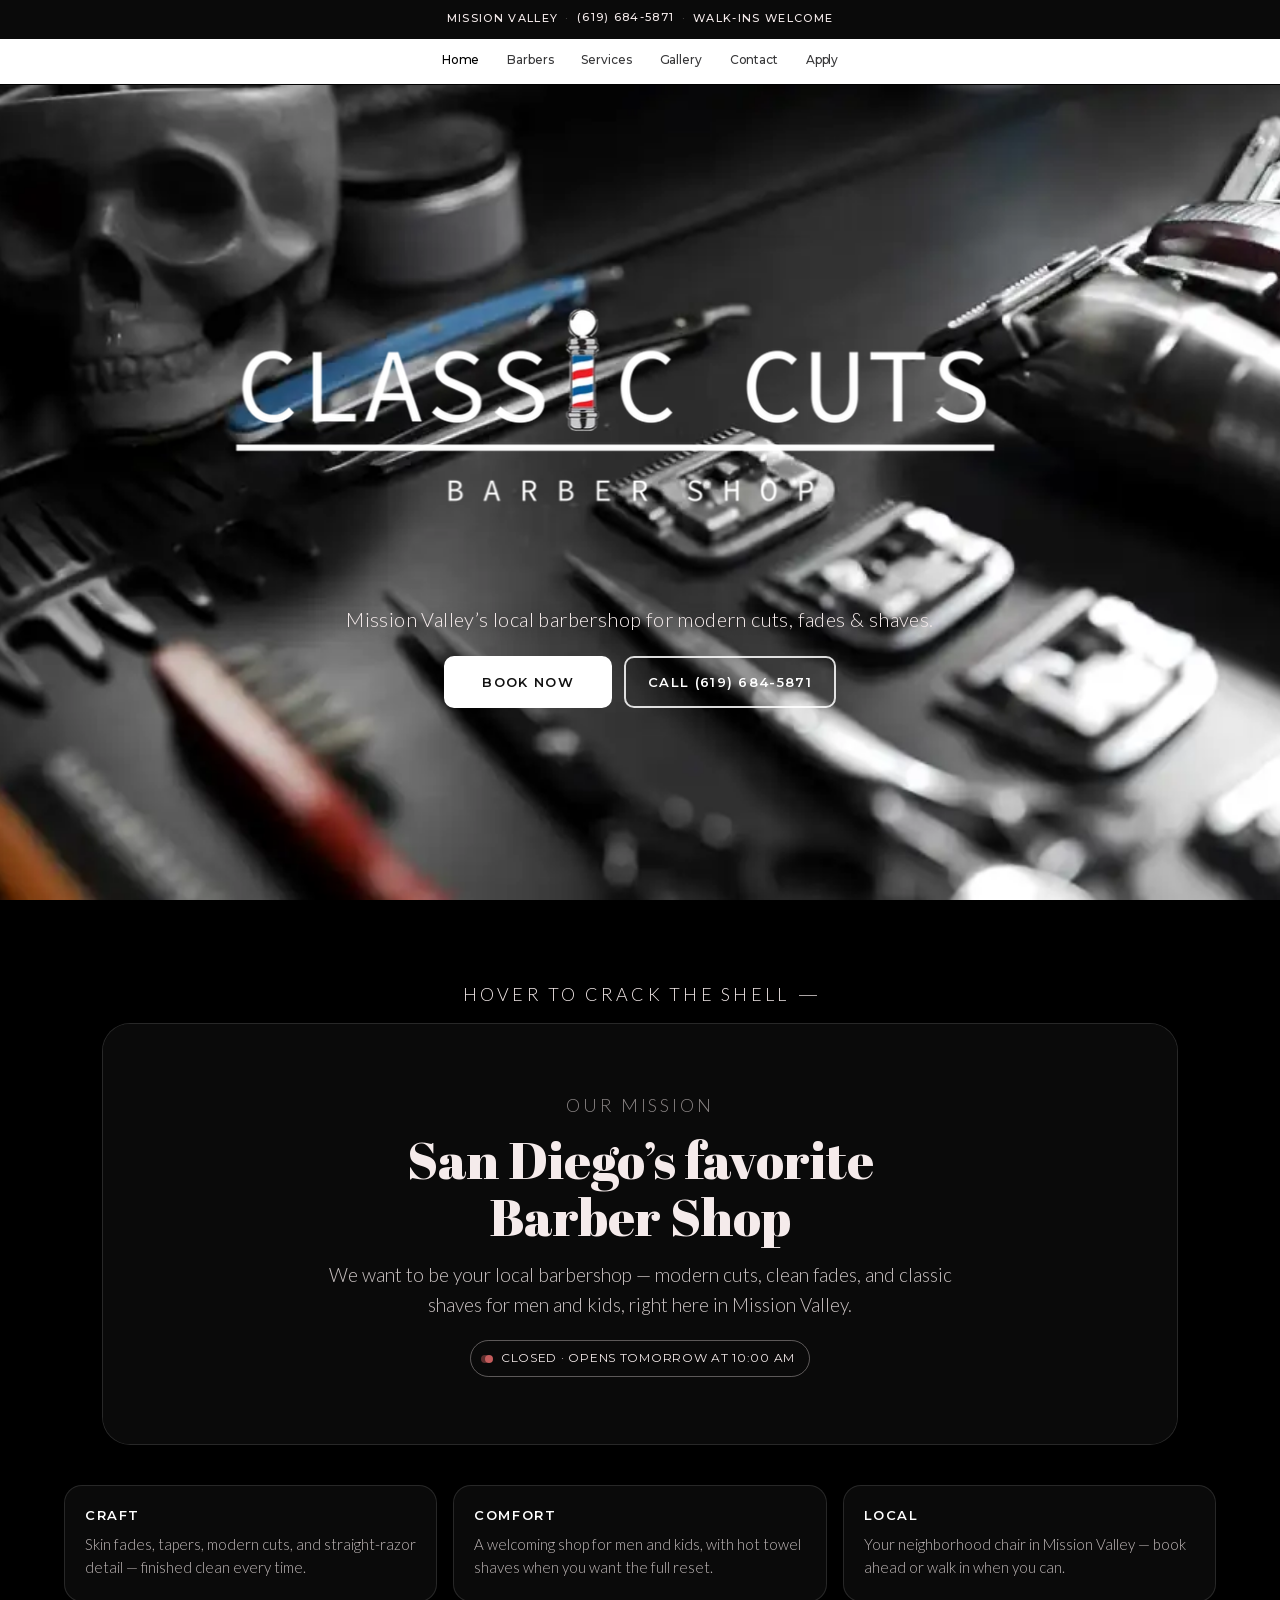
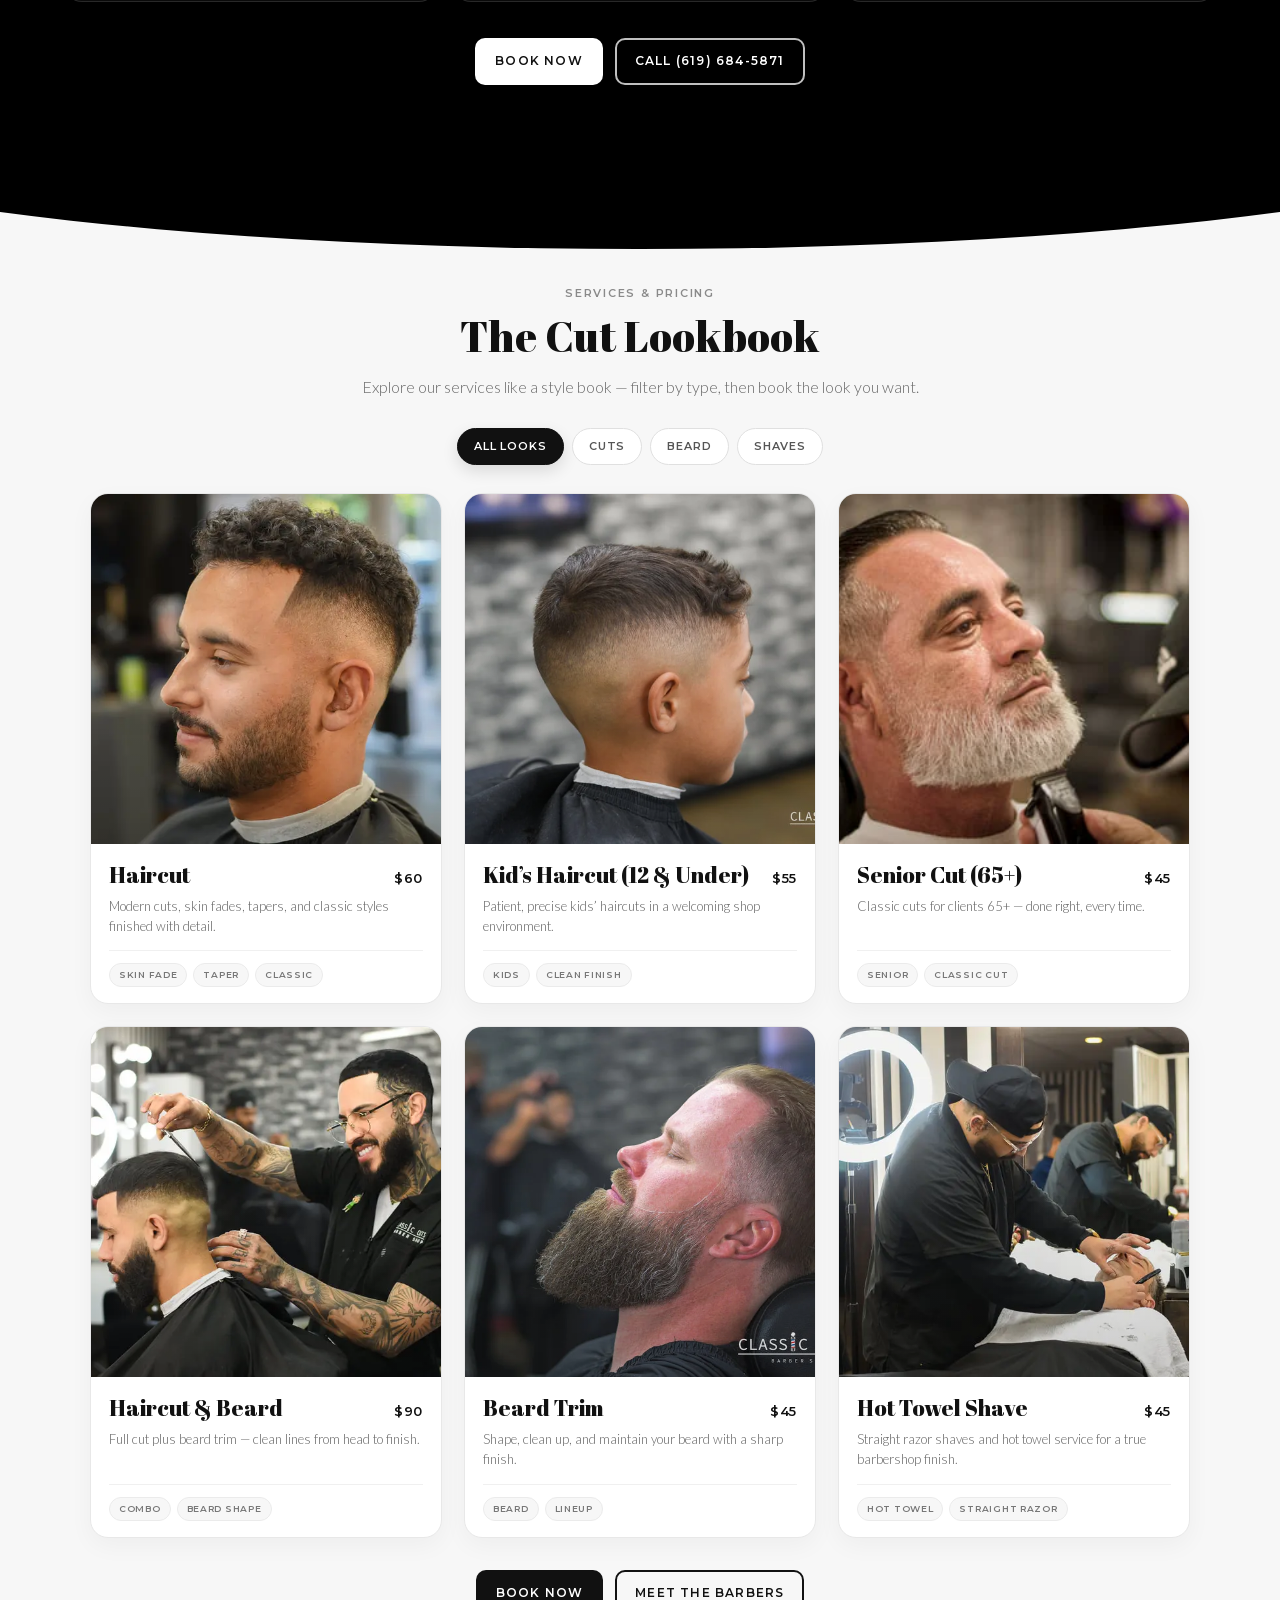
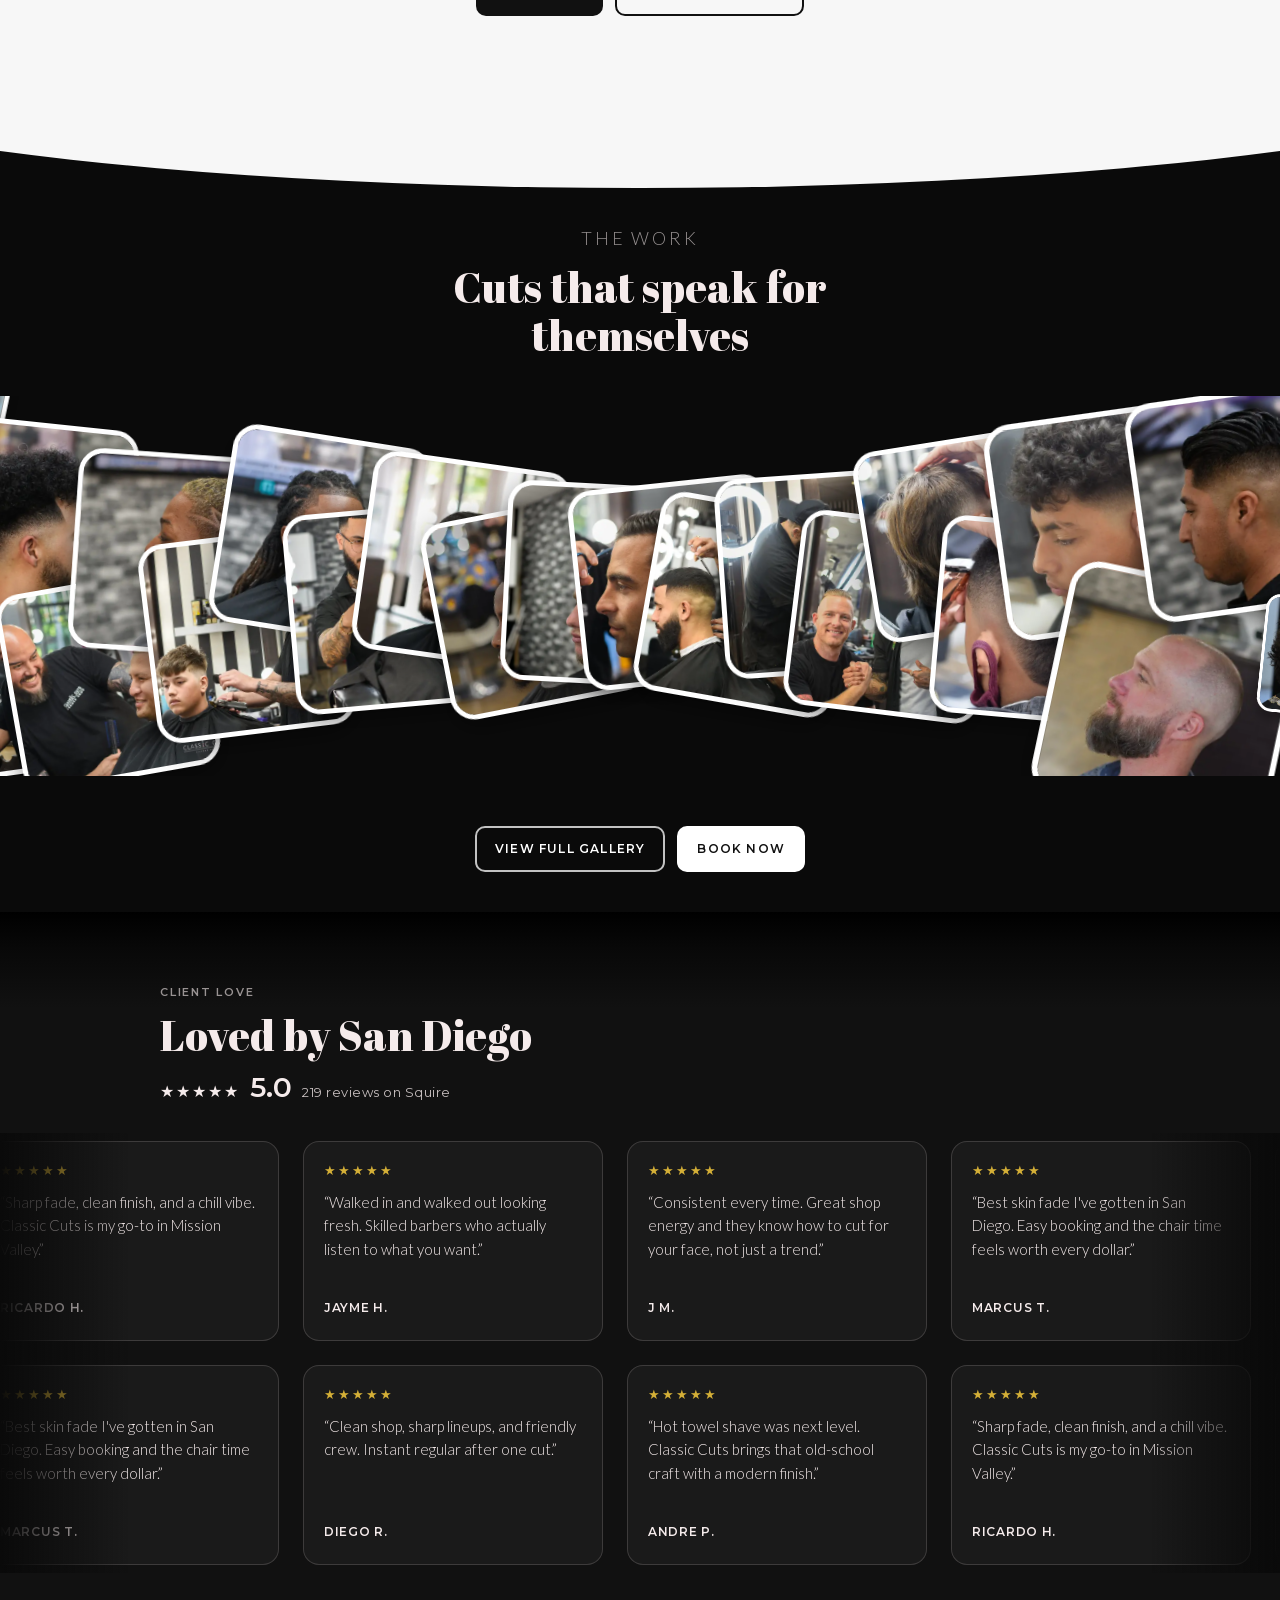
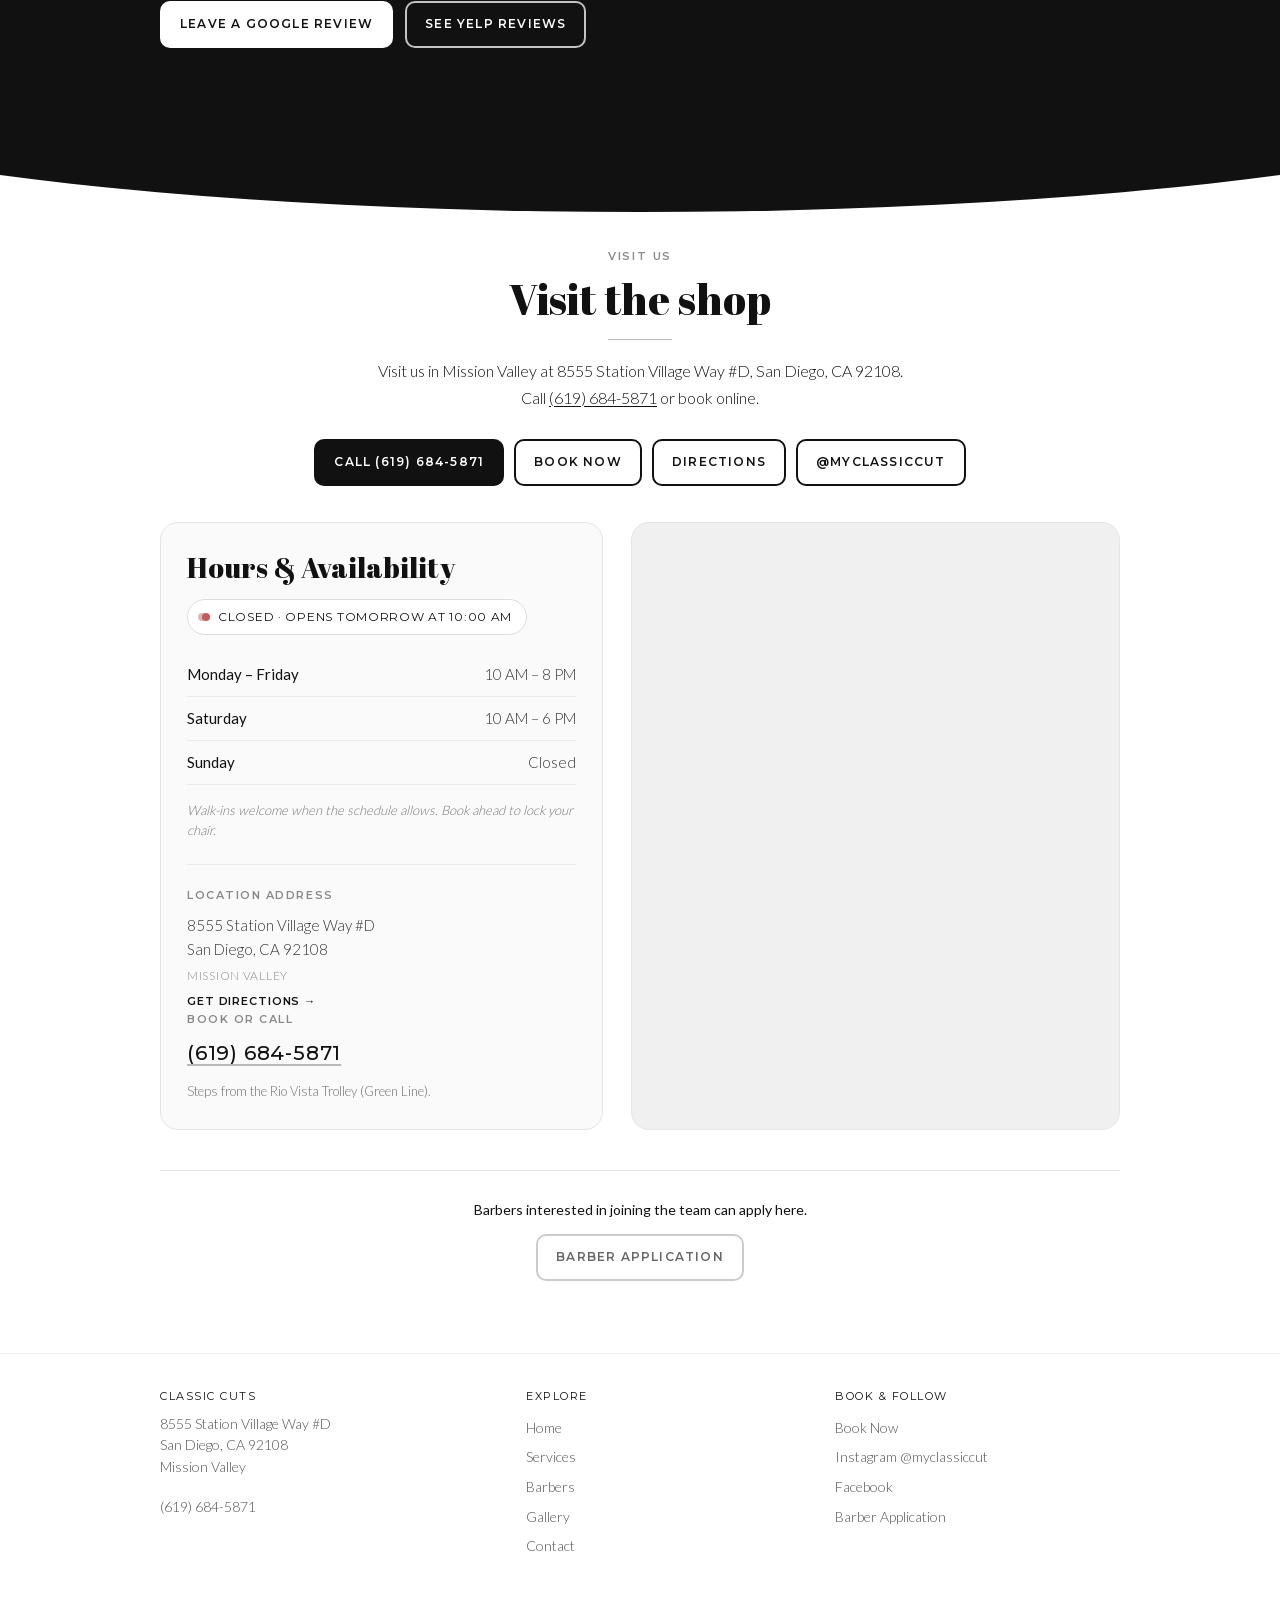
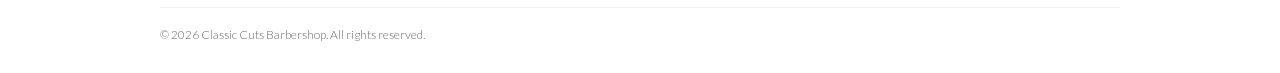
==== commit 7b819717: "fix homepage featured service image context and consistency Reassign existing repo images so each Cu" ====
--- a/index.html
+++ b/index.html
@@ -354,7 +354,7 @@
 
       <article class="cc-look-card" data-category="cuts">
         <div class="cc-look-card__media">
-          <img src="/assets/images/gallery/dsc-0211.webp" alt="Kid's cut example" loading="lazy" width="640" height="640" />
+          <img src="/assets/images/gallery/dsc-0736-copy.webp" alt="Kid's cut example" loading="lazy" width="640" height="640" />
         </div>
         <div class="cc-look-card__body">
           <div class="cc-look-card__top">
@@ -371,7 +371,7 @@
 
       <article class="cc-look-card" data-category="cuts">
         <div class="cc-look-card__media">
-          <img src="/assets/images/gallery/dsc-0308.webp" alt="Senior cut example" loading="lazy" width="640" height="640" />
+          <img src="/assets/images/gallery/haircuts-9.webp" alt="Senior cut example" loading="lazy" width="640" height="640" />
         </div>
         <div class="cc-look-card__body">
           <div class="cc-look-card__top">
@@ -388,7 +388,7 @@
 
       <article class="cc-look-card" data-category="beard">
         <div class="cc-look-card__media">
-          <img src="/assets/images/gallery/dsc-0097-copy.webp" alt="Haircut and beard example" loading="lazy" width="640" height="640" />
+          <img src="/assets/images/gallery/dsc-0220.webp" alt="Haircut and beard example" loading="lazy" width="640" height="640" />
         </div>
         <div class="cc-look-card__body">
           <div class="cc-look-card__top">
@@ -405,7 +405,7 @@
 
       <article class="cc-look-card" data-category="beard">
         <div class="cc-look-card__media">
-          <img src="/assets/images/gallery/dsc-0220.webp" alt="Beard trim example" loading="lazy" width="640" height="640" />
+          <img src="/assets/images/gallery/1.webp" alt="Beard trim example" loading="lazy" width="640" height="640" />
         </div>
         <div class="cc-look-card__body">
           <div class="cc-look-card__top">
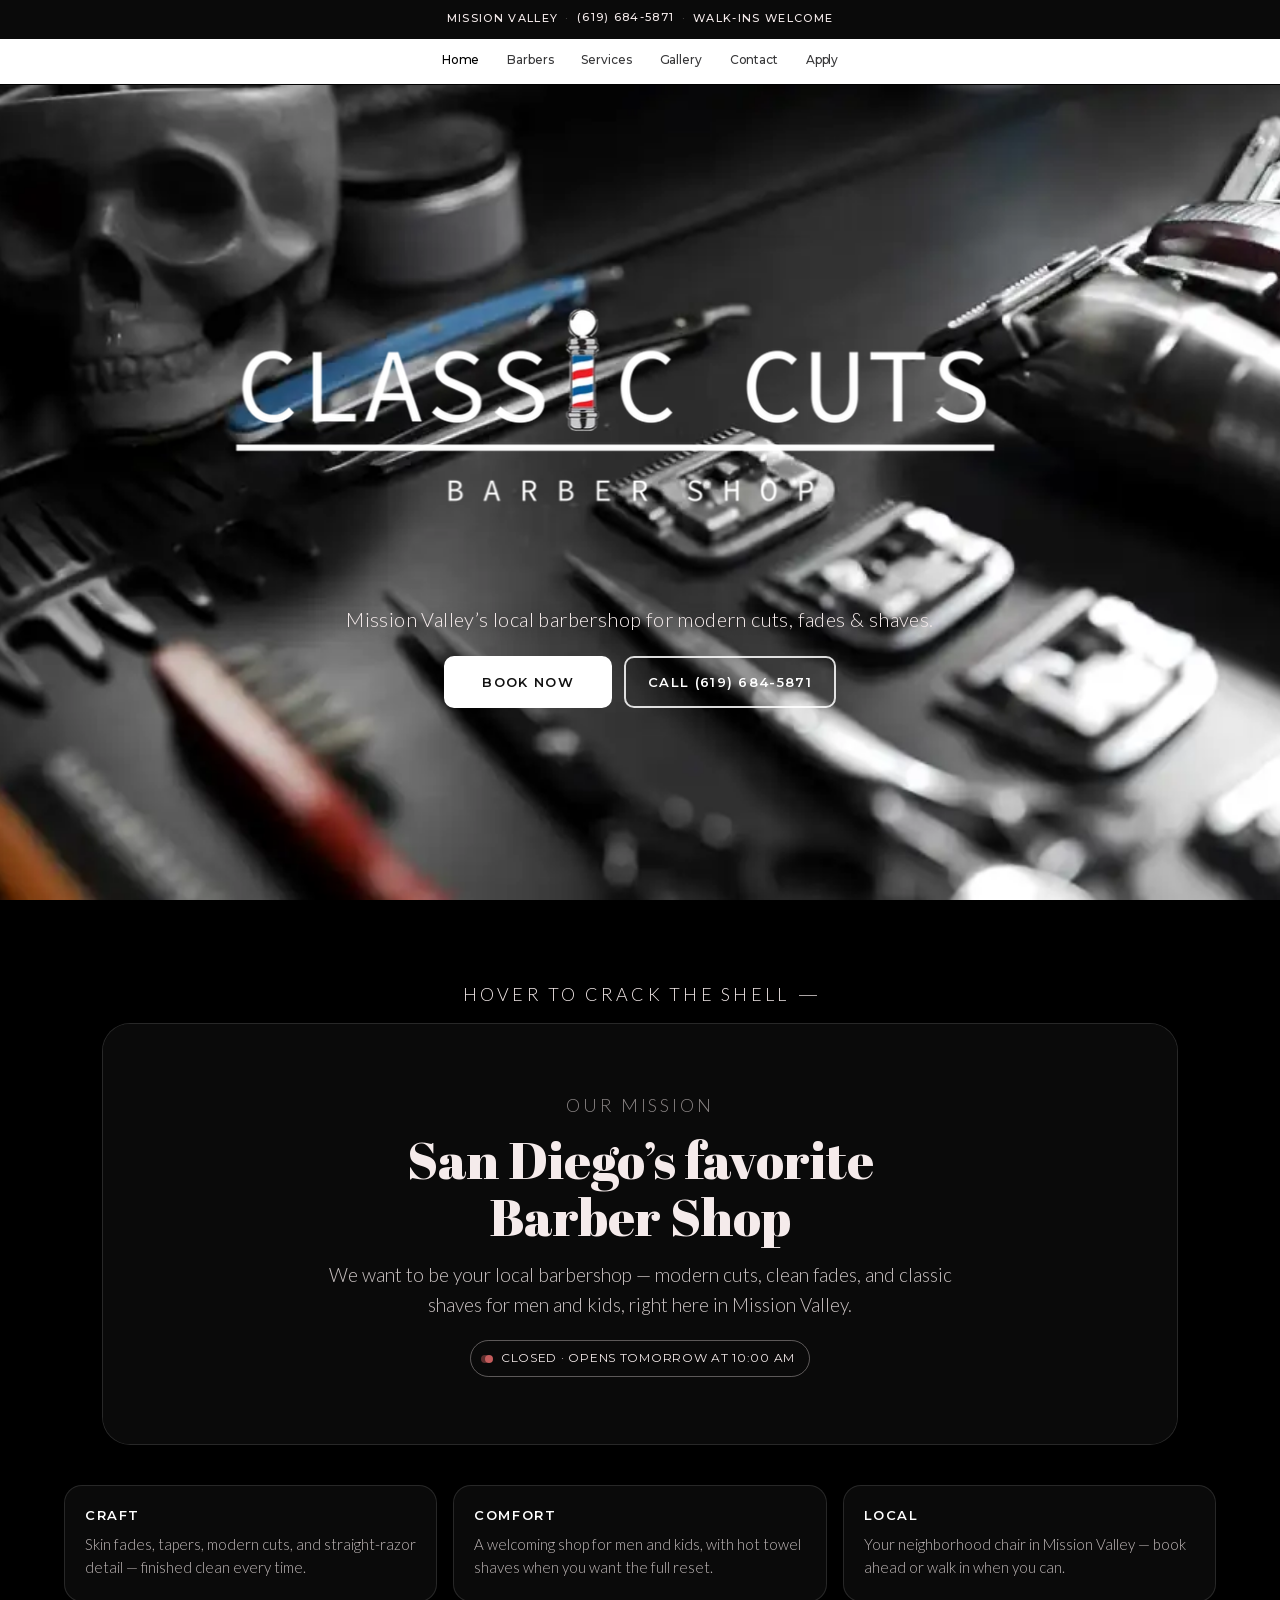
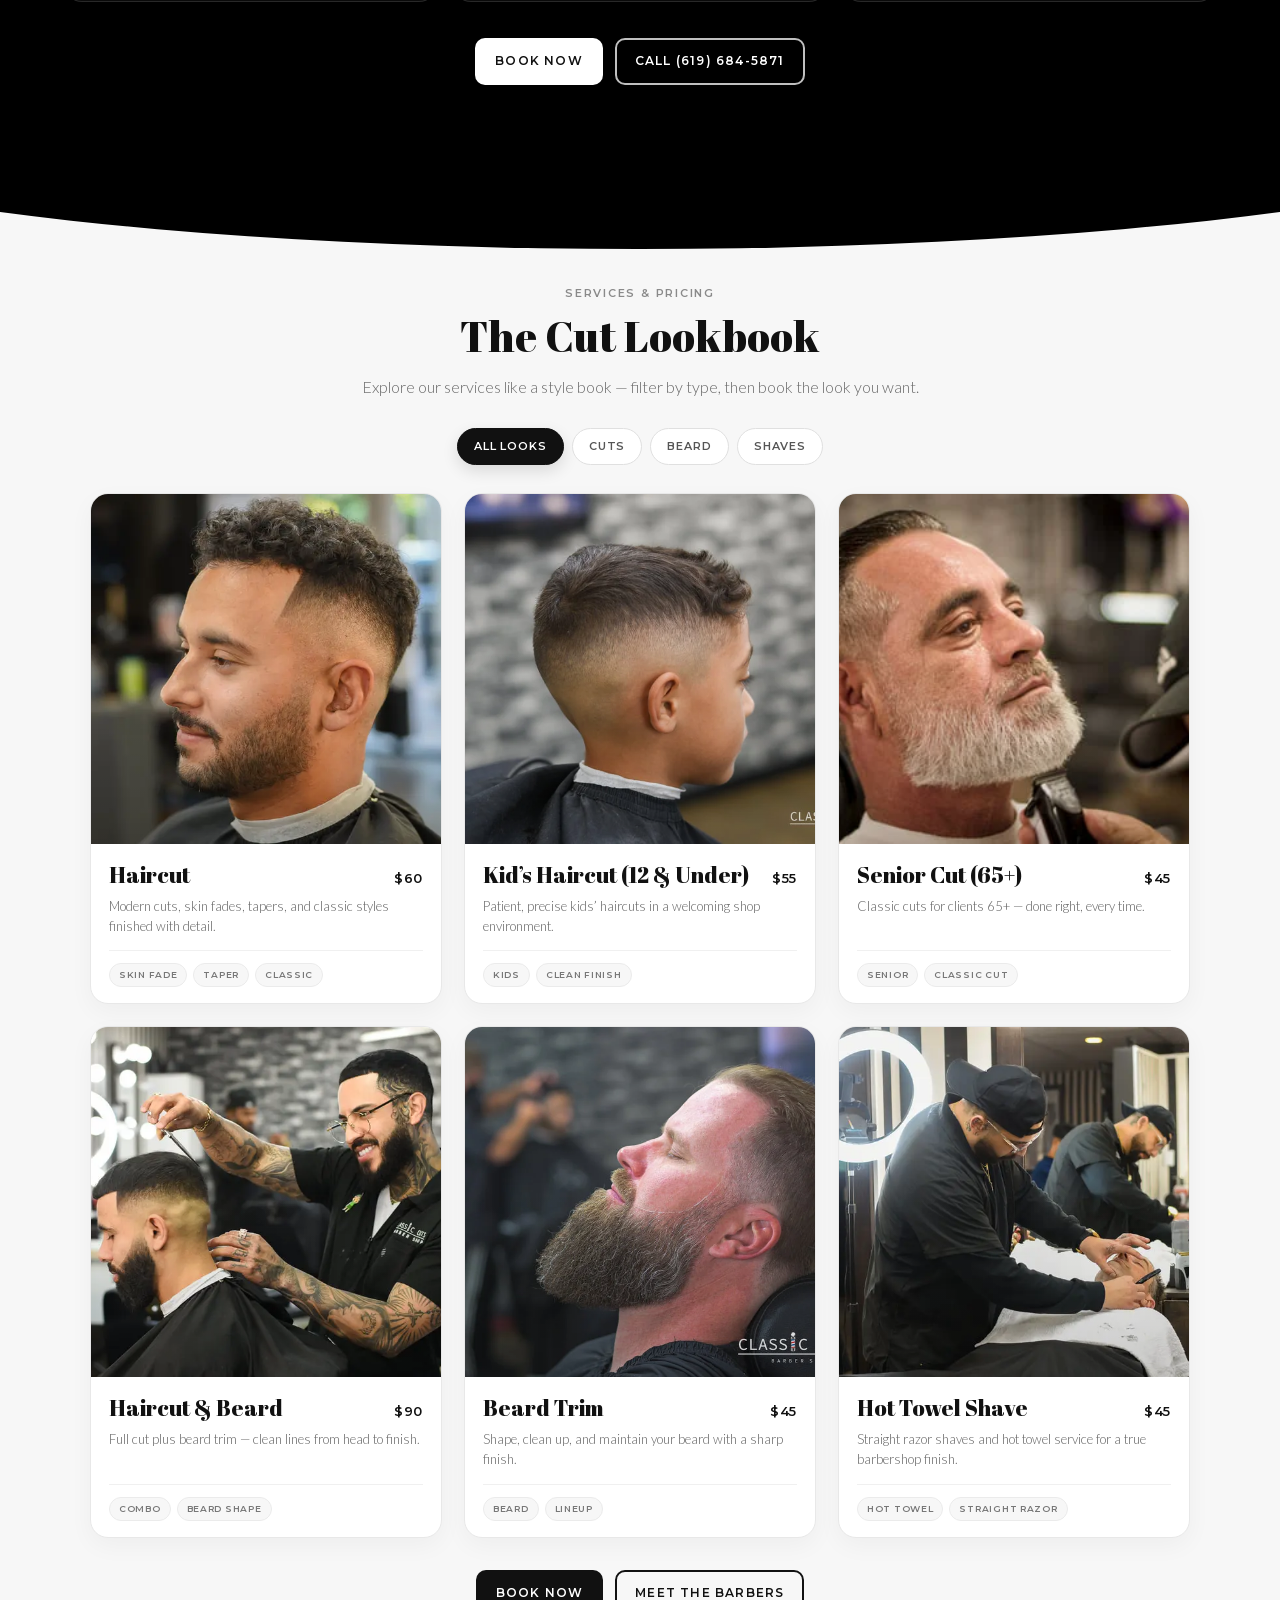
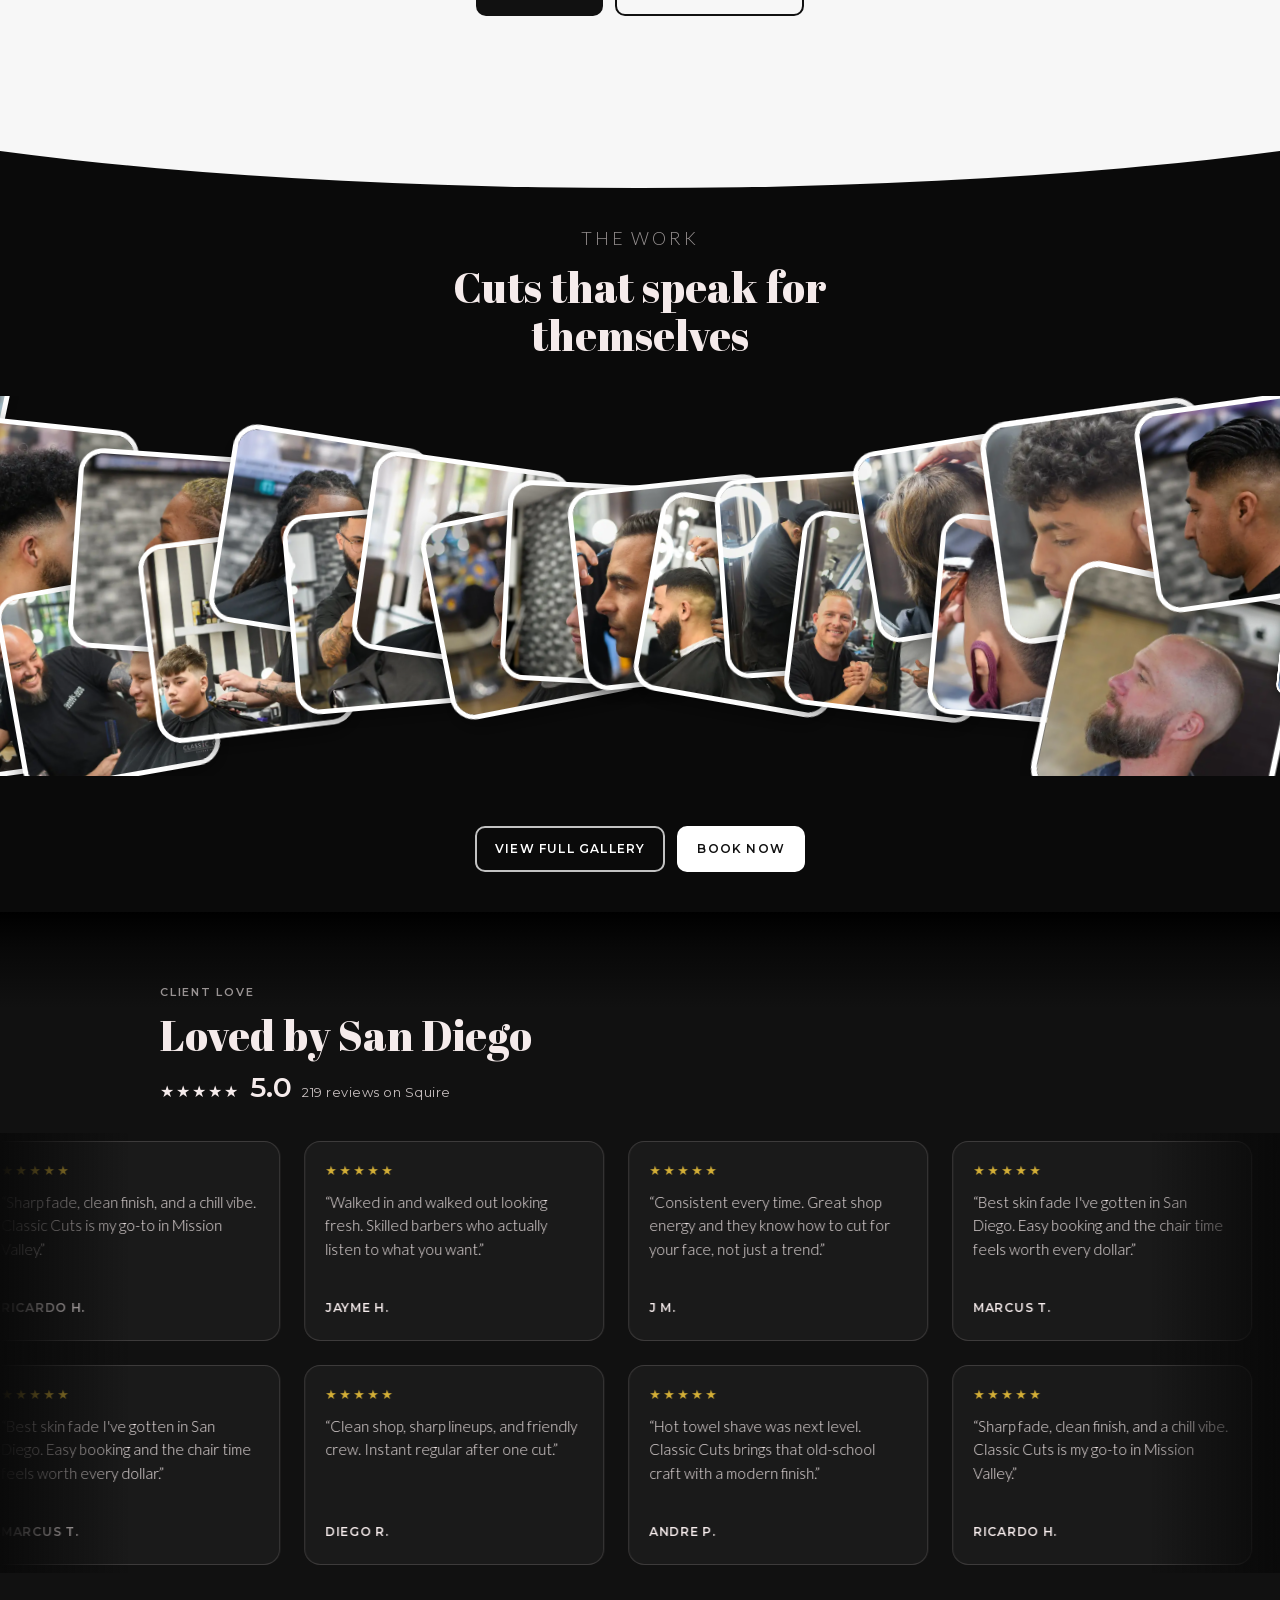
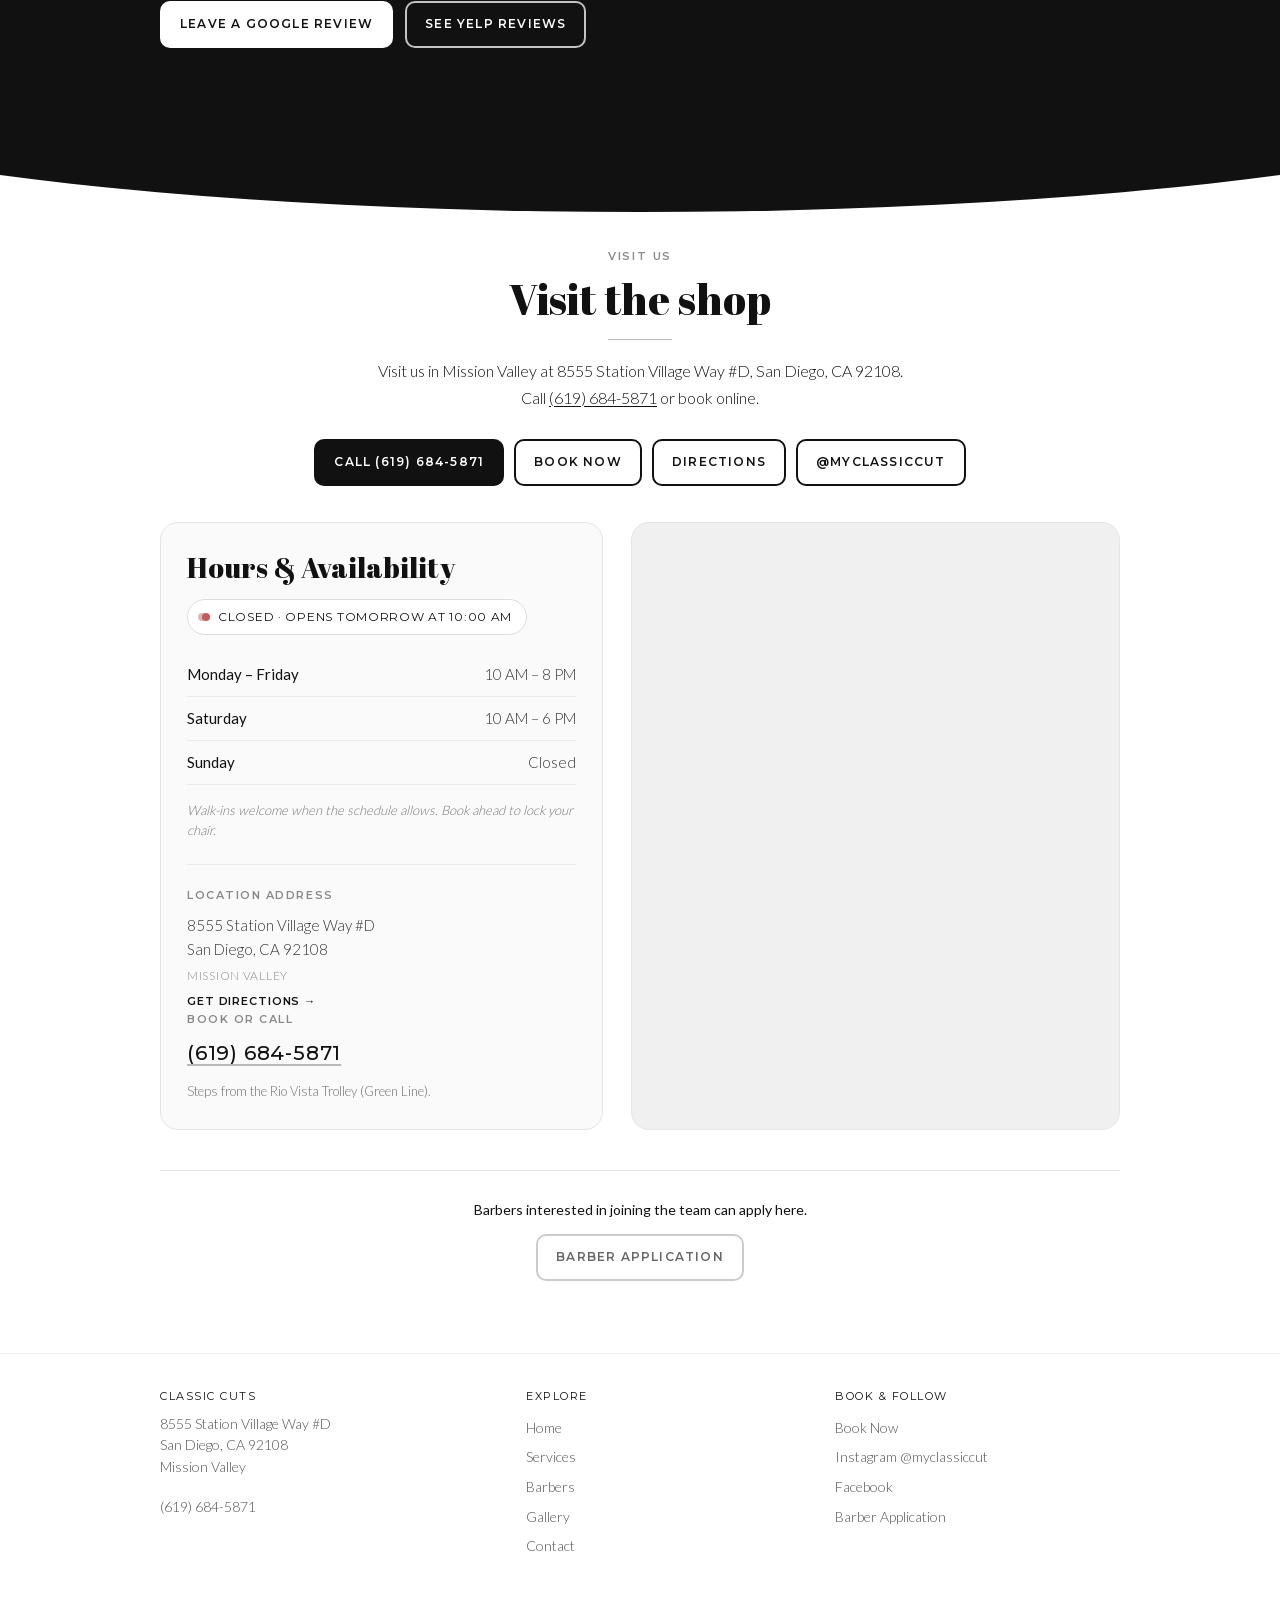
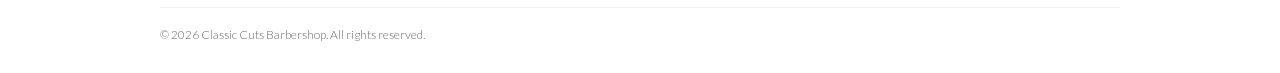
==== commit f0cbd132: "refactor: self-host barber portfolios and improve alt text - Download and self-host all 196 external" ====
--- a/index.html
+++ b/index.html
@@ -211,7 +211,7 @@
       <li><a href="/services">Services</a></li>
       <li><a href="/gallery">Gallery</a></li>
       <li><a href="/contact">Contact</a></li>
-      <li class="cc-nav-apply"><a href="/apply">Barber Application</a></li>
+      <li class="cc-nav-apply"><a href="/apply">Apply</a></li>
     </ul>
     <div class="cc-mobile-actions">
       <a class="cc-btn cc-btn--light" href="/book">Book Now</a>
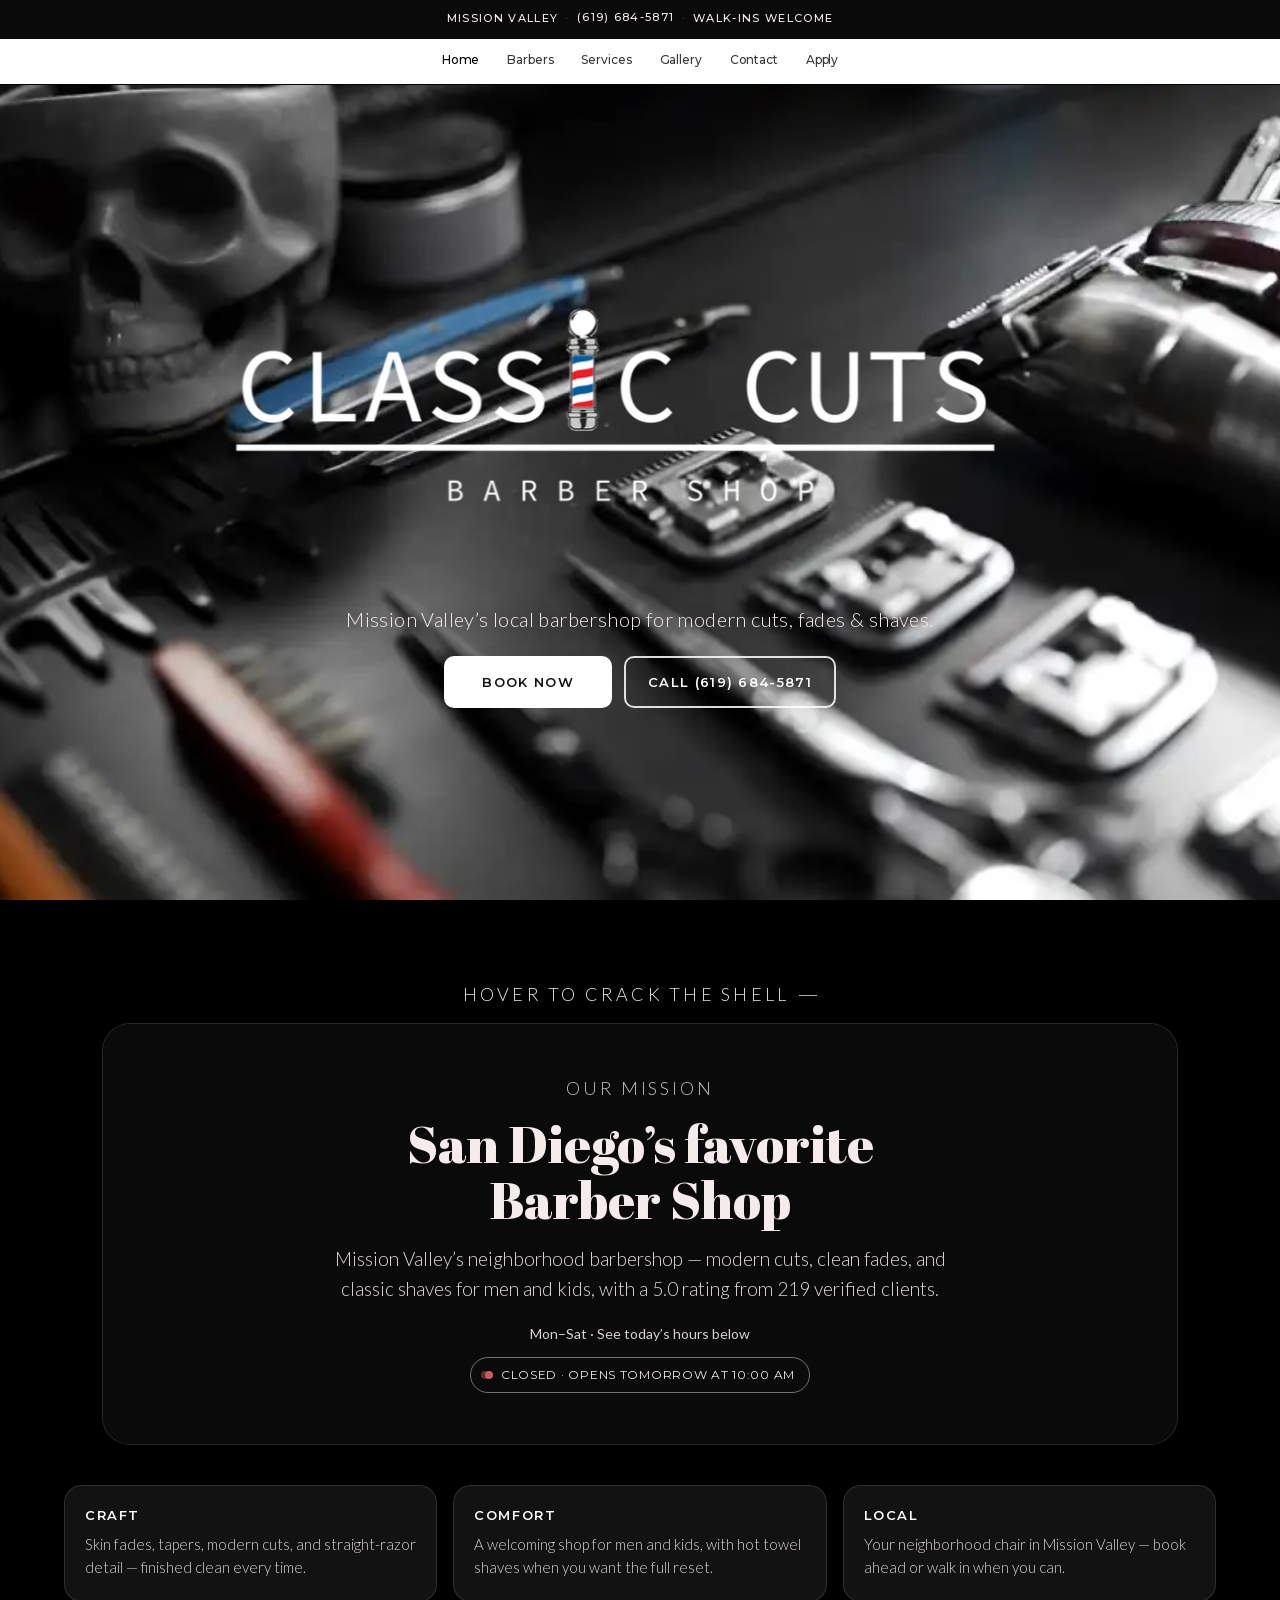
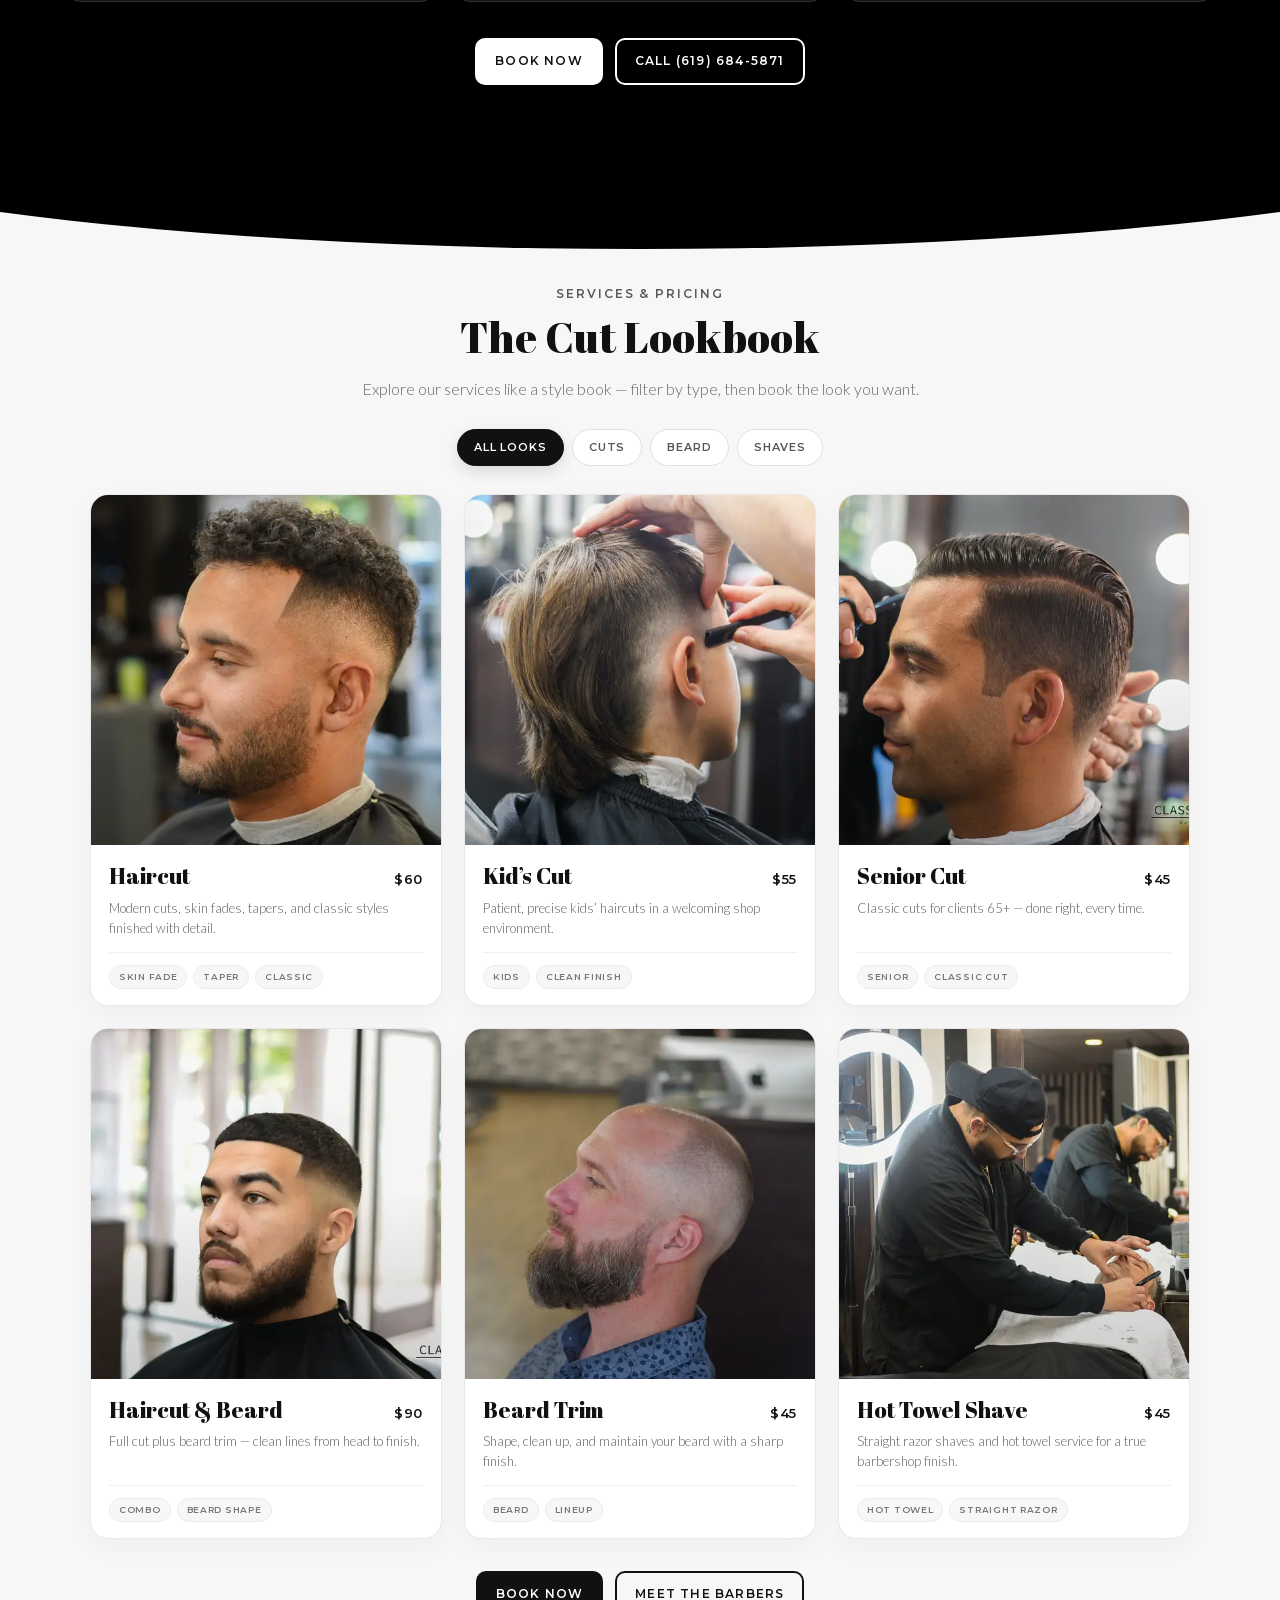
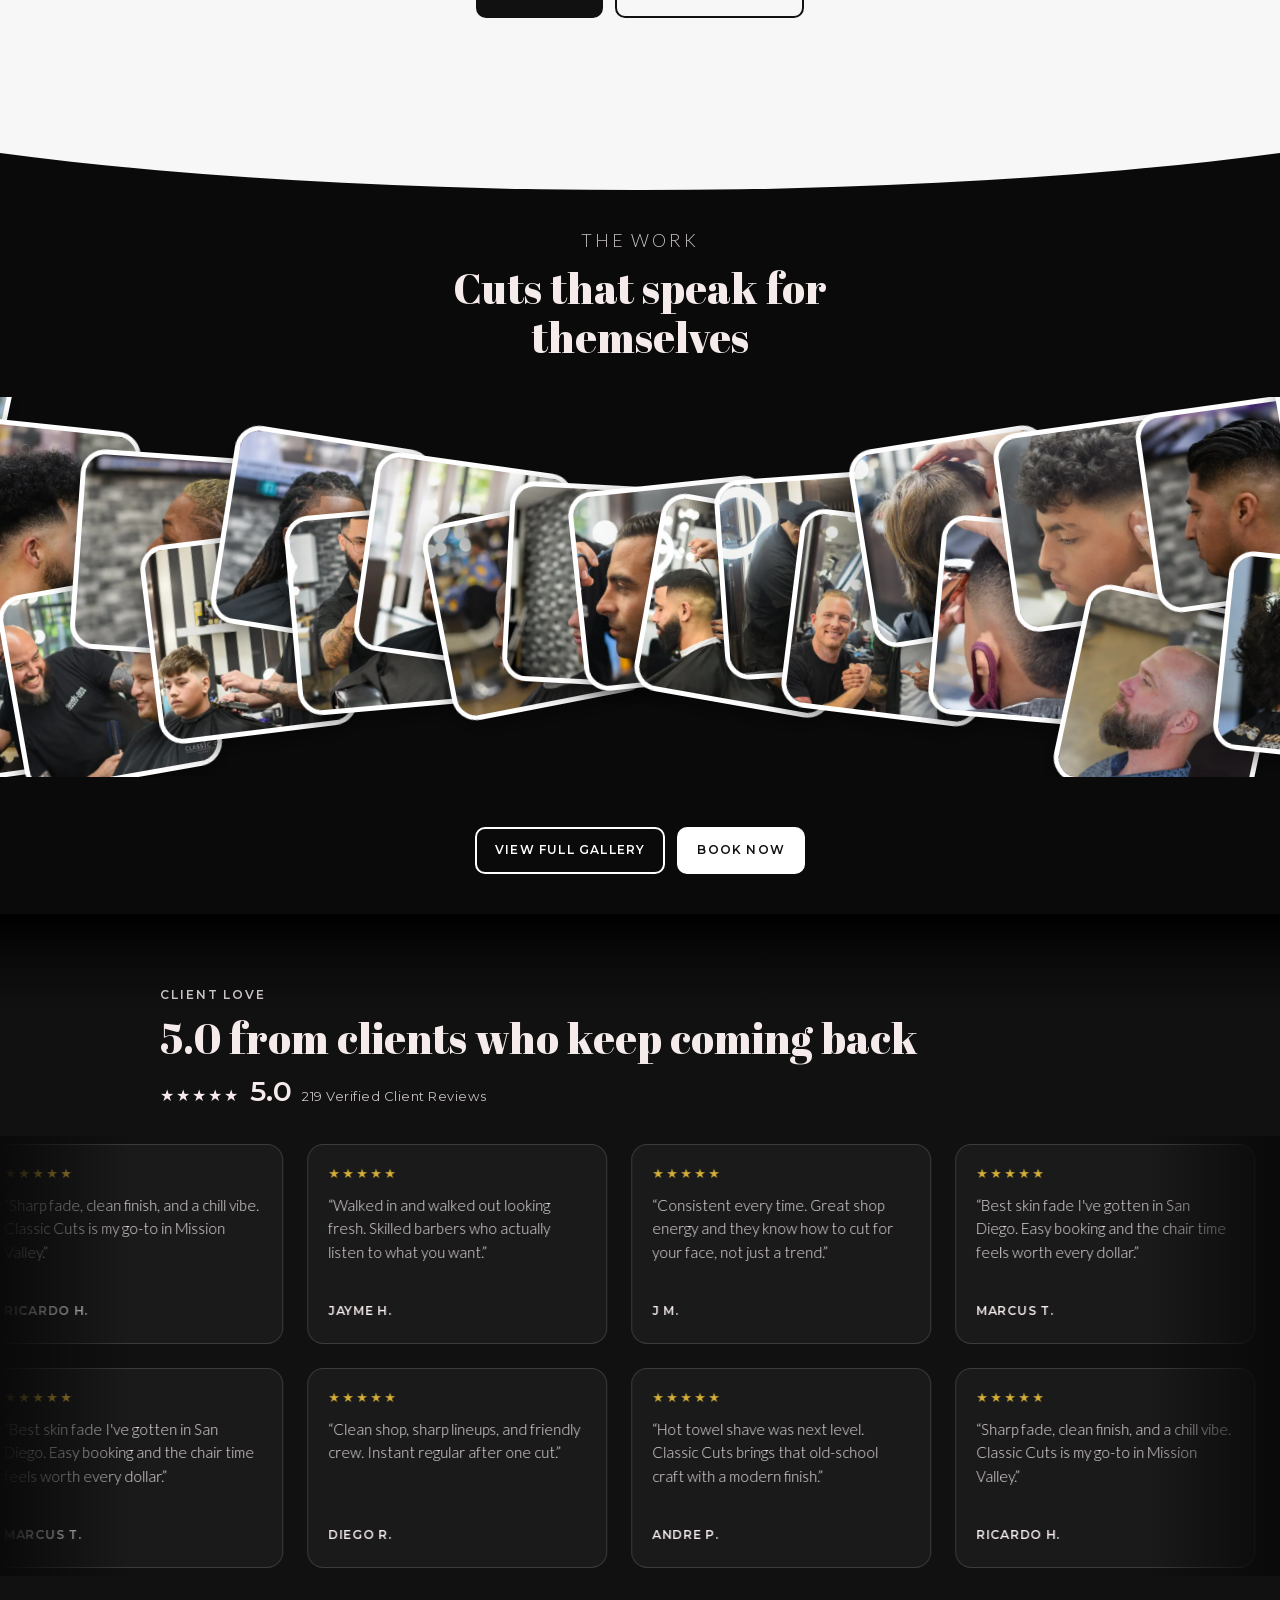
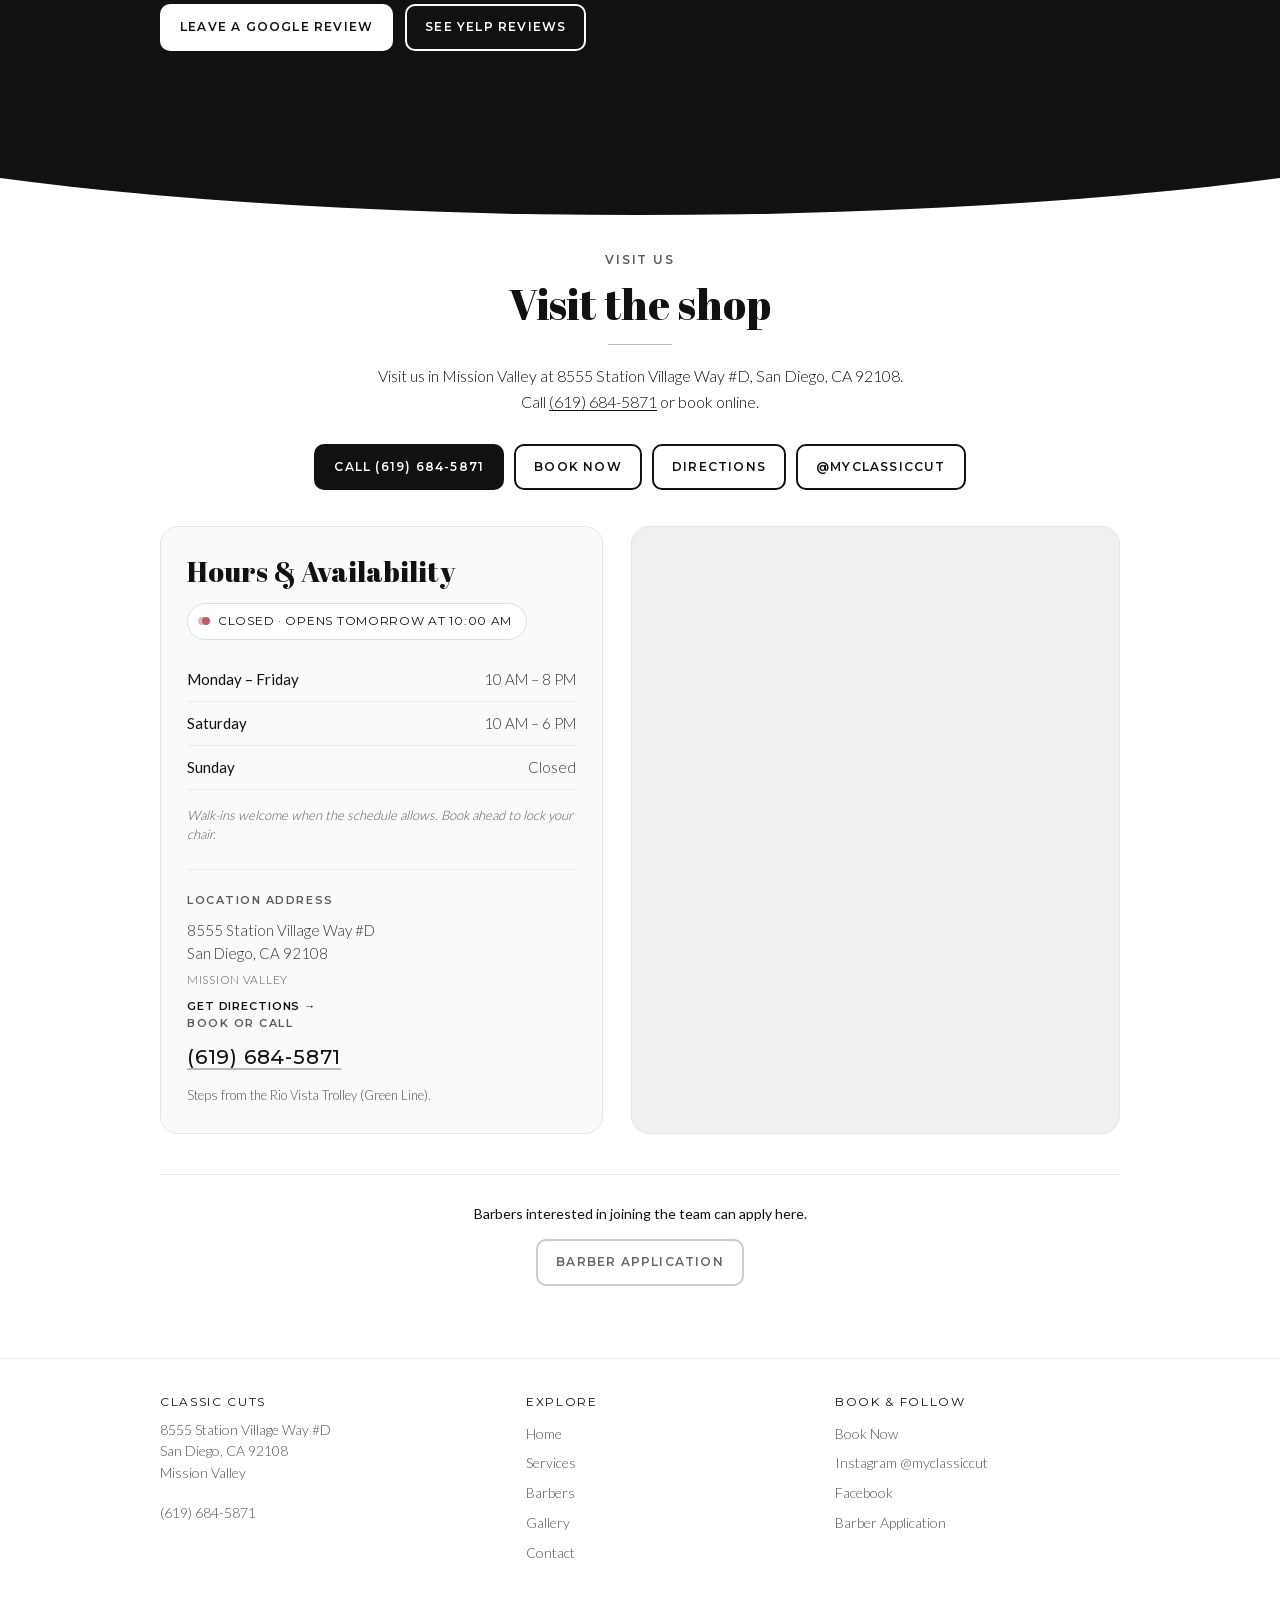
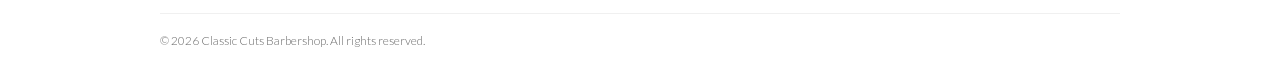
==== commit 40c69a5a: "feat(site): preserve remaining uncommitted site work (motion, home, pages, vercel.json, robots) Olde" ====
--- a/index.html
+++ b/index.html
@@ -2,21 +2,21 @@
 <html lang="en">
 <head>
 <title>Classic Cuts Barbershop | Mission Valley San Diego</title>
-<link rel="canonical" href="https://www.classiccutssd.com/" />
+<link rel="canonical" href="https://classiccutssd.com" />
 <meta property="og:site_name" content="CLASSIC CUTS BARBERSHOP" />
 <meta property="og:title" content="Your Local Barbershop in Mission Valley, San Diego " />
 <meta property="og:description" content="Classic Cuts Barbershop in Mission Valley, San Diego. Modern haircuts, skin fades, beard trims &amp; hot towel shaves. Walk-ins welcome. Book online or call (619) 684-5871." />
-<meta property="og:image" content="https://www.classiccutssd.com/assets/images/brand/logo.png" />
-<meta property="og:image" content="https://www.classiccutssd.com/assets/images/gallery/dsc-0378.webp" />
-<meta property="og:image" content="https://www.classiccutssd.com/assets/images/gallery/dsc-0308.webp" />
-<meta property="og:image" content="https://www.classiccutssd.com/assets/images/gallery/dsc-0811.jpg" />
-<meta property="og:image" content="https://www.classiccutssd.com/assets/images/gallery/dsc-0423-copy.jpg" />
-<meta property="og:image" content="https://www.classiccutssd.com/assets/images/gallery/dsc-0651.jpg" />
-<meta property="og:image" content="https://www.classiccutssd.com/assets/images/gallery/dsc-0745-2.jpg" />
-<meta property="og:image" content="https://www.classiccutssd.com/assets/images/gallery/dsc-0097-copy.webp" />
-<meta property="og:image" content="https://www.classiccutssd.com/assets/images/gallery/dsc-0211.webp" />
-<meta property="og:image" content="https://www.classiccutssd.com/assets/images/gallery/dsc-1008-copy.jpg" />
-<meta property="og:url" content="https://www.classiccutssd.com/" />
+<meta property="og:image" content="https://classiccutssd.com/assets/images/brand/logo.png" />
+<meta property="og:image" content="/assets/images/gallery/dsc-0378.webp" />
+<meta property="og:image" content="/assets/images/gallery/dsc-0308.webp" />
+<meta property="og:image" content="/assets/images/gallery/dsc-0811.jpg" />
+<meta property="og:image" content="/assets/images/gallery/dsc-0423-copy.jpg" />
+<meta property="og:image" content="/assets/images/gallery/dsc-0651.jpg" />
+<meta property="og:image" content="/assets/images/gallery/dsc-0745-2.jpg" />
+<meta property="og:image" content="/assets/images/gallery/dsc-0097-copy.webp" />
+<meta property="og:image" content="/assets/images/gallery/dsc-0211.webp" />
+<meta property="og:image" content="/assets/images/gallery/dsc-1008-copy.jpg" />
+<meta property="og:url" content="https://classiccutssd.com" />
 <meta name="description" content="Classic Cuts Barbershop in Mission Valley, San Diego. Modern haircuts, skin fades, beard trims &amp; hot towel shaves. Walk-ins welcome. Book online or call (619) 684-5871." />
 <meta name="keywords" content="classic cuts mission valley barbershop,barber shop pacific beach,Barbershop pacific beach,barber shop chula vista,Barbershop chula vista,barber shop el cajon,Barbershop el cajon,barber shop alpine,barbershop alpine,barber shop alpine ca,Barbershop alpine," />
 <meta http-equiv="Content-Type" content="text/html; charset=utf-8"/>
@@ -25,6 +25,8 @@
 <link rel="icon" href="/favicon.ico" sizes="32x32" />
 <link rel="icon" type="image/png" href="/assets/images/brand/favicon-32.png" sizes="32x32" />
 <link rel="apple-touch-icon" href="/assets/images/brand/apple-touch-icon.png" />
+<link rel="dns-prefetch" href="https://widget.getsquire.com" />
+<link rel="dns-prefetch" href="https://getsquire.com" />
 <style>html,body{background:#000}</style>
 <link rel="preload" as="image" href="/assets/images/brand/logo-480.webp" fetchpriority="high" />
 <link rel="preload" as="font" href="/assets/fonts/12-JTUSjIg1_i6t8kCHKm459WlhyyTh89Y.woff2" type="font/woff2" crossorigin />
@@ -33,7 +35,7 @@
   font-style: normal;
   font-weight: 400;
   font-display: swap;
-  src: url(assets/fonts/00-zOL64pLDlL1D99S8g8PtiKchq-dmjcDidBc.woff2) format('woff2');
+  src: url(/assets/fonts/00-zOL64pLDlL1D99S8g8PtiKchq-dmjcDidBc.woff2) format('woff2');
   unicode-range: U+0000-00FF, U+0131, U+0152-0153, U+02BB-02BC, U+02C6, U+02DA, U+02DC, U+0304, U+0308, U+0329, U+2000-206F, U+20AC, U+2122, U+2191, U+2193, U+2212, U+2215, U+FEFF, U+FFFD;
 }
 @font-face {
@@ -41,7 +43,7 @@
   font-style: normal;
   font-weight: 300;
   font-display: swap;
-  src: url(assets/fonts/05-S6u9w4BMUTPHh7USSwiPGQ3q5d0.woff2) format('woff2');
+  src: url(/assets/fonts/05-S6u9w4BMUTPHh7USSwiPGQ3q5d0.woff2) format('woff2');
   unicode-range: U+0000-00FF, U+0131, U+0152-0153, U+02BB-02BC, U+02C6, U+02DA, U+02DC, U+0304, U+0308, U+0329, U+2000-206F, U+20AC, U+2122, U+2191, U+2193, U+2212, U+2215, U+FEFF, U+FFFD;
 }
 @font-face {
@@ -49,7 +51,7 @@
   font-style: normal;
   font-weight: 400;
   font-display: swap;
-  src: url(assets/fonts/06-S6uyw4BMUTPHjx4wXiWtFCc.woff2) format('woff2');
+  src: url(/assets/fonts/06-S6uyw4BMUTPHjx4wXiWtFCc.woff2) format('woff2');
   unicode-range: U+0000-00FF, U+0131, U+0152-0153, U+02BB-02BC, U+02C6, U+02DA, U+02DC, U+0304, U+0308, U+0329, U+2000-206F, U+20AC, U+2122, U+2191, U+2193, U+2212, U+2215, U+FEFF, U+FFFD;
 }
 @font-face {
@@ -57,7 +59,7 @@
   font-style: normal;
   font-weight: 400;
   font-display: swap;
-  src: url(assets/fonts/12-JTUSjIg1_i6t8kCHKm459WlhyyTh89Y.woff2) format('woff2');
+  src: url(/assets/fonts/12-JTUSjIg1_i6t8kCHKm459WlhyyTh89Y.woff2) format('woff2');
   unicode-range: U+0000-00FF, U+0131, U+0152-0153, U+02BB-02BC, U+02C6, U+02DA, U+02DC, U+0304, U+0308, U+0329, U+2000-206F, U+20AC, U+2122, U+2191, U+2193, U+2212, U+2215, U+FEFF, U+FFFD;
 }
 @font-face {
@@ -65,7 +67,7 @@
   font-style: normal;
   font-weight: 500;
   font-display: swap;
-  src: url(assets/fonts/12-JTUSjIg1_i6t8kCHKm459WlhyyTh89Y.woff2) format('woff2');
+  src: url(/assets/fonts/12-JTUSjIg1_i6t8kCHKm459WlhyyTh89Y.woff2) format('woff2');
   unicode-range: U+0000-00FF, U+0131, U+0152-0153, U+02BB-02BC, U+02C6, U+02DA, U+02DC, U+0304, U+0308, U+0329, U+2000-206F, U+20AC, U+2122, U+2191, U+2193, U+2212, U+2215, U+FEFF, U+FFFD;
 }
 @font-face {
@@ -73,7 +75,7 @@
   font-style: normal;
   font-weight: 600;
   font-display: swap;
-  src: url(assets/fonts/12-JTUSjIg1_i6t8kCHKm459WlhyyTh89Y.woff2) format('woff2');
+  src: url(/assets/fonts/12-JTUSjIg1_i6t8kCHKm459WlhyyTh89Y.woff2) format('woff2');
   unicode-range: U+0000-00FF, U+0131, U+0152-0153, U+02BB-02BC, U+02C6, U+02DA, U+02DC, U+0304, U+0308, U+0329, U+2000-206F, U+20AC, U+2122, U+2191, U+2193, U+2212, U+2215, U+FEFF, U+FFFD;
 }
 @font-face {
@@ -81,7 +83,7 @@
   font-style: normal;
   font-weight: 700;
   font-display: swap;
-  src: url(assets/fonts/12-JTUSjIg1_i6t8kCHKm459WlhyyTh89Y.woff2) format('woff2');
+  src: url(/assets/fonts/12-JTUSjIg1_i6t8kCHKm459WlhyyTh89Y.woff2) format('woff2');
   unicode-range: U+0000-00FF, U+0131, U+0152-0153, U+02BB-02BC, U+02C6, U+02DA, U+02DC, U+0304, U+0308, U+0329, U+2000-206F, U+20AC, U+2122, U+2191, U+2193, U+2212, U+2215, U+FEFF, U+FFFD;
 }
 :root{--cc-announce-h:36px;--cc-nav-h:48px;--cc-chrome-h: calc(var(--cc-announce-h) + var(--cc-nav-h))}
@@ -110,24 +112,28 @@
 .cc-hero-btn--primary{background:#fff;color:#111}
 .cc-hero-btn--ghost{border:1px solid rgba(255,255,255,.55);color:#fff}
 .cc-mobile-nav{display:none}</style>
-<link rel="stylesheet" href="/assets/css/cc-home-app.css?v=20260826a" />
-<link rel="stylesheet" href="/assets/css/BounceCards.css?v=20260826a" media="print" onload="this.media='all'" />
-<link rel="stylesheet" href="/assets/css/PixelSwap.css?v=20260814s" media="print" onload="this.media='all'" />
+<link rel="stylesheet" href="/assets/css/cc-home-app.css?v=20260815f" />
+<link rel="stylesheet" href="/assets/css/BounceCards.css?v=20260815g" media="print" onload="this.media='all'" />
+<link rel="stylesheet" href="/assets/css/PixelSwap.css?v=20260815f" media="print" onload="this.media='all'" />
 <link rel="stylesheet" href="/assets/css/cc-reviews-carousel.css?v=20260814s" media="print" onload="this.media='all'" />
 <link rel="stylesheet" href="/assets/css/cc-services-menu.css?v=20260814s" media="print" onload="this.media='all'" />
 <noscript>
-<link rel="stylesheet" href="/assets/css/BounceCards.css?v=20260826a" />
-<link rel="stylesheet" href="/assets/css/PixelSwap.css?v=20260814s" />
+<link rel="stylesheet" href="/assets/css/BounceCards.css?v=20260815g" />
+<link rel="stylesheet" href="/assets/css/PixelSwap.css?v=20260815f" />
 <link rel="stylesheet" href="/assets/css/cc-reviews-carousel.css?v=20260814s" />
 <link rel="stylesheet" href="/assets/css/cc-services-menu.css?v=20260814s" />
 </noscript>
-<script src="/assets/js/cc-business.js?v=20260830b" defer></script>
-<script src="/assets/js/cc-nav.js?v=20260830a" defer></script>
+<script src="/assets/js/cc-business.js?v=20260814v" defer></script>
+<script src="/assets/js/cc-nav.js?v=20260814y" defer></script>
+<script src="/assets/js/cc-motion.js?v=20260815f" defer></script>
 <script src="/assets/js/cc-hero-video.js?v=20260814s" defer></script>
-<script src="/assets/js/cc-home-defer.js?v=20260826c" defer></script>
+<script src="/assets/js/cc-home-defer.js?v=20260815g" defer></script>
+<script src="/assets/js/cc-third-party.js?v=20260814q" defer></script>
+<link rel="stylesheet" href="/assets/css/cc-motion.css?v=20260815f" media="print" onload="this.media='all'" />
+<noscript><link rel="stylesheet" href="/assets/css/cc-motion.css?v=20260815f" /></noscript>
 </head>
 <body class="cc-page-home">
-  <div class="cc-announce" role="banner">
+  <div class="cc-announce">
     <span>Mission Valley</span>
     <span class="cc-announce__sep" aria-hidden="true">·</span>
     <a href="tel:6196845871">(619) 684-5871</a>
@@ -211,7 +217,7 @@
       <li><a href="/services">Services</a></li>
       <li><a href="/gallery">Gallery</a></li>
       <li><a href="/contact">Contact</a></li>
-      <li class="cc-nav-apply"><a href="/apply">Apply</a></li>
+      <li class="cc-nav-apply"><a href="/apply">Barber Application</a></li>
     </ul>
     <div class="cc-mobile-actions">
       <a class="cc-btn cc-btn--light" href="/book">Book Now</a>
@@ -264,8 +270,9 @@
           <div class="cc-mission-cover__inner">
             <p class="cc-eyebrow">Our Mission</p>
             <h2 class="cc-mission-cover__title">San Diego&rsquo;s favorite Barber Shop</h2>
-            <p class="cc-mission-cover__quote">We want to be your local barbershop — modern cuts, clean fades, and classic shaves for men and kids, right here in Mission Valley.</p>
-            <div class="cc-hours-chip cc-hours-chip--centered" data-cc-hours-status>Checking hours…</div>
+            <p class="cc-mission-cover__quote">Mission Valley&rsquo;s neighborhood barbershop — modern cuts, clean fades, and classic shaves for men and kids, with a 5.0 rating from 219 verified clients.</p>
+            <div class="cc-hours-static">Mon–Sat · See today&rsquo;s hours below</div>
+            <div class="cc-hours-chip cc-hours-chip--centered" data-cc-hours-status>Mon–Fri 10 AM–8 PM · Sat 10 AM–6 PM · Sun Closed</div>
           </div>
         </div>
         <div data-pixel-second class="cc-mission-reveal" hidden>
@@ -274,13 +281,13 @@
             <ul class="cc-mission-stats">
               <li>
                 <span class="cc-mission-stats__value">5.0</span>
-                <span class="cc-mission-stats__label">Squire rating</span>
+                <span class="cc-mission-stats__label">Client rating</span>
                 <span class="cc-mission-stats__note">Perfect score</span>
               </li>
               <li>
                 <span class="cc-mission-stats__value">219</span>
                 <span class="cc-mission-stats__label">Verified reviews</span>
-                <span class="cc-mission-stats__note">Client love on Squire</span>
+                <span class="cc-mission-stats__note">Verified client reviews</span>
               </li>
               <li>
                 <span class="cc-mission-stats__value">MV</span>
@@ -354,11 +361,11 @@
 
       <article class="cc-look-card" data-category="cuts">
         <div class="cc-look-card__media">
-          <img src="/assets/images/gallery/dsc-0736-copy.webp" alt="Kid's cut example" loading="lazy" width="640" height="640" />
+          <img src="/assets/images/gallery/dsc-0445.webp" alt="Kid's cut example" loading="lazy" width="640" height="640" />
         </div>
         <div class="cc-look-card__body">
           <div class="cc-look-card__top">
-            <h3>Kid&rsquo;s Haircut (12 &amp; Under)</h3>
+            <h3>Kid&rsquo;s Cut</h3>
             <p class="cc-look-card__price">$55</p>
           </div>
           <p>Patient, precise kids&rsquo; haircuts in a welcoming shop environment.</p>
@@ -371,11 +378,11 @@
 
       <article class="cc-look-card" data-category="cuts">
         <div class="cc-look-card__media">
-          <img src="/assets/images/gallery/haircuts-9.webp" alt="Senior cut example" loading="lazy" width="640" height="640" />
+          <img src="/assets/images/gallery/dsc-0136-copy.webp" alt="Classic senior-style cut example" loading="lazy" width="640" height="640" />
         </div>
         <div class="cc-look-card__body">
           <div class="cc-look-card__top">
-            <h3>Senior Cut (65+)</h3>
+            <h3>Senior Cut</h3>
             <p class="cc-look-card__price">$45</p>
           </div>
           <p>Classic cuts for clients 65+ — done right, every time.</p>
@@ -388,7 +395,7 @@
 
       <article class="cc-look-card" data-category="beard">
         <div class="cc-look-card__media">
-          <img src="/assets/images/gallery/dsc-0220.webp" alt="Haircut and beard example" loading="lazy" width="640" height="640" />
+          <img src="/assets/images/gallery/dsc-1008-copy.webp" alt="Haircut and beard example" loading="lazy" width="640" height="640" />
         </div>
         <div class="cc-look-card__body">
           <div class="cc-look-card__top">
@@ -405,7 +412,7 @@
 
       <article class="cc-look-card" data-category="beard">
         <div class="cc-look-card__media">
-          <img src="/assets/images/gallery/1.webp" alt="Beard trim example" loading="lazy" width="640" height="640" />
+          <img src="/assets/images/gallery/dsc-0682.webp" alt="Beard trim example" loading="lazy" width="640" height="640" />
         </div>
         <div class="cc-look-card__body">
           <div class="cc-look-card__top">
@@ -462,12 +469,12 @@
 <section class="cc-section cc-section--reviews" id="reviews">
   <div class="cc-section__inner">
     <p class="cc-eyebrow">Client Love</p>
-    <h2>Loved by San Diego</h2>
+    <h2>5.0 from clients who keep coming back</h2>
     <div class="cc-trust" style="margin-bottom:8px">
       <div class="cc-trust__rating">
         <span class="cc-trust__stars" aria-hidden="true">★★★★★</span>
         <span class="cc-trust__score">5.0</span>
-        <span class="cc-trust__meta">219 reviews on Squire</span>
+        <span class="cc-trust__meta">219 Verified Client Reviews</span>
       </div>
     </div>
   </div>
@@ -477,7 +484,13 @@
     <div class="cc-review-carousel__edge cc-review-carousel__edge--right" aria-hidden="true"></div>
     <div class="cc-review-carousel__viewport">
       <div class="cc-review-carousel__track" id="cc-review-track">
-        <!-- Filled by cc-reviews-carousel.js -->
+        <noscript>
+          <blockquote><p>Sharp fade, clean finish, and a chill vibe. Classic Cuts is my go-to in Mission Valley.</p><cite>Ricardo H.</cite></blockquote>
+          <blockquote><p>Walked in and walked out looking fresh. Skilled barbers who actually listen to what you want.</p><cite>Jayme H.</cite></blockquote>
+          <blockquote><p>Consistent every time. Great shop energy and they know how to cut for your face, not just a trend.</p><cite>J M.</cite></blockquote>
+          <blockquote><p>Best skin fade I've gotten in San Diego. Easy booking and the chair time feels worth every dollar.</p><cite>Marcus T.</cite></blockquote>
+          <blockquote><p>Hot towel shave was next level. Classic Cuts brings that old-school craft with a modern finish.</p><cite>Andre P.</cite></blockquote>
+        </noscript>
       </div>
     </div>
   </div>
@@ -513,7 +526,7 @@
       <aside class="cc-visit-panel" aria-label="Hours and address">
         <div class="cc-visit-panel__block">
           <h3 class="cc-visit-panel__title">Hours &amp; Availability</h3>
-          <div class="cc-hours-chip" data-cc-hours-status>Checking hours…</div>
+          <div class="cc-hours-chip" data-cc-hours-status>Mon–Fri 10 AM–8 PM · Sat 10 AM–6 PM · Sun Closed</div>
           <table class="cc-hours-table">
             <tbody>
               <tr>
--- a/assets/css/cc-home-app.css
+++ b/assets/css/cc-home-app.css
@@ -1 +1,10 @@
-html,body.cc-page-home{background:#000!important;color:#f5ebeb}*,*::before,*::after{box-sizing:border-box}html{height:100%;overflow-x:hidden;max-width:100%;-webkit-text-size-adjust:100%}body{margin:0;width:100%;min-height:100%;max-width:100%;overflow-x:hidden;background:#ffffff;color:#2a2a2a;font-family:"Lato","Quattrocento Sans",sans-serif;font-size:16px;font-weight:400;line-height:1.55;-webkit-font-smoothing:antialiased;-moz-osx-font-smoothing:grayscale}img{max-width:100%;height:auto;border:0}:focus-visible{outline:2px solid #111111;outline-offset:3px}body.cc-page-home :focus-visible{outline-color:#f5ebeb}a{color:inherit;text-decoration:none;transition:color 200ms ease,opacity 200ms ease,background 200ms ease,border-color 200ms ease}a:hover{color:#000000}h1,h2,h3,h4,h5,h6{margin:0 0 0.6em;color:#111111;font-family:"Abril Fatface","Quattrocento",serif;font-weight:400;line-height:1.15}p{margin:0 0 1em}ul,ol{margin:0;padding:0;list-style:none}button,input,textarea,select{font:inherit}.cc-site{width:100%;min-height:100%}.cc-main{width:100%;background:#ffffff}.cc-container{width:100%;max-width:1100px;margin:0 auto;padding:0 20px}.cc-legacy .container{max-width:960px;margin:0 auto;padding:24px 20px}.cc-legacy .wsite-multicol-table{width:100%;border-collapse:collapse}.cc-legacy .wsite-multicol-col{vertical-align:top}.cc-legacy .wsite-image{margin:0 0 1em}.cc-legacy .wsite-image img{display:inline-block}.cc-legacy .paragraph{margin-bottom:1em;line-height:1.5}.cc-legacy .wsite-spacer{display:block}.cc-legacy .wsite-button,.cc-legacy a.wsite-button{display:inline-block;padding:10px 16px;background:#111111;color:#ffffff !important;font-family:"Montserrat",sans-serif;font-size:12px;font-weight:600;letter-spacing:0.08em;text-transform:uppercase;border-radius:8px}.cc-legacy .wsite-button-inner{color:inherit}.cc-legacy .wsite-social{display:flex;gap:10px;align-items:center}.cc-legacy .wsite-social-item{display:inline-flex;align-items:center;justify-content:center;width:36px;height:36px;border-radius:999px;background:#111111;color:#ffffff;font-size:11px;font-weight:700;letter-spacing:0.04em}.cc-legacy .wsite-social-facebook::before{content:"f"}.cc-legacy .wsite-social-instagram::before{content:"ig"}.cc-legacy .wsite-social-mail::before{content:"@"}.cc-legacy .wsite-social-item-inner{display:none}@media screen and (max-width:767px){.cc-legacy .wsite-multicol-table,.cc-legacy .wsite-multicol-tbody,.cc-legacy .wsite-multicol-tr,.cc-legacy .wsite-multicol-col{display:block;width:100% !important}.cc-legacy .wsite-multicol-col{padding:0 !important;margin-bottom:24px}}.cc-form{max-width:520px;display:grid;gap:14px}.cc-form__row{display:grid;gap:14px}@media screen and (min-width:640px){.cc-form__row--2{grid-template-columns:1fr 1fr}}.cc-form label{display:block;margin-bottom:6px;font-family:"Montserrat",sans-serif;font-size:11px;font-weight:600;letter-spacing:0.08em;text-transform:uppercase;color:#444444}.cc-form input,.cc-form textarea,.cc-form select{width:100%;padding:12px 14px;border:1px solid #d8d8d8;border-radius:10px;background:#ffffff;color:#111111}.cc-form input:focus,.cc-form textarea:focus,.cc-form select:focus{outline:none;border-color:#111111}.cc-form textarea{min-height:120px;resize:vertical}.cc-form__submit{display:inline-flex;align-items:center;justify-content:center;width:fit-content;padding:12px 22px;border:0;border-radius:10px;background:#111111;color:#ffffff;font-family:"Montserrat",sans-serif;font-size:12px;font-weight:600;letter-spacing:0.1em;text-transform:uppercase;cursor:pointer}.cc-form__submit:hover{background:#333333}.cc-form__note{font-size:13px;color:#666666}.cc-page-pad{padding:48px 20px 72px;max-width:1100px;margin:0 auto}.cc-btn{display:inline-flex;align-items:center;justify-content:center;padding:12px 18px;border-radius:10px;font-family:"Montserrat",sans-serif;font-size:12px;font-weight:600;letter-spacing:0.1em;text-transform:uppercase;text-decoration:none !important;border:2px solid transparent;transition:background 200ms ease,color 200ms ease,border-color 200ms ease}.cc-btn--dark{background:#111111;color:#ffffff !important}.cc-btn--dark:hover{background:#333333;color:#ffffff !important}.cc-btn--light{background:#ffffff;color:#111111 !important}.cc-btn--light:hover{background:transparent;color:#ffffff !important;border-color:#ffffff}.cc-btn--ghost-light{background:transparent;color:#ffffff !important;border-color:rgba(255,255,255,0.75)}.cc-btn--ghost-light:hover{background:#ffffff;color:#111111 !important}.cc-btn--ghost-dark{background:transparent;color:#111111 !important;border-color:#111111}.cc-btn--ghost-dark:hover{background:#111111;color:#ffffff !important}.cc-btn--quiet{background:transparent;color:#666666 !important;border-color:#cccccc}.cc-btn--quiet:hover{color:#111111 !important;border-color:#111111}.cc-mobile-actions .cc-btn{width:100%}.cc-footer{background:#ffffff;border-top:1px solid #ececec;padding:36px 24px 28px}.cc-footer__inner{max-width:960px;margin:0 auto;display:grid;grid-template-columns:1.2fr 1fr 1fr;gap:24px;align-items:start}.cc-footer h4{margin:0 0 10px;font-family:"Montserrat",sans-serif;font-size:11px;letter-spacing:0.14em;text-transform:uppercase;color:#111111}.cc-footer p,.cc-footer a{color:#555555;font-family:"Lato",sans-serif;font-size:14px;font-weight:300;line-height:1.55;text-decoration:none}.cc-footer a{display:inline-block;min-height:24px;padding:4px 0;line-height:1.5}.cc-footer a:hover{color:#111111}.cc-footer__copy{grid-column:1 / -1;margin:8px 0 0;padding-top:18px;border-top:1px solid #ececec;font-size:12px !important;color:#666666 !important}@media screen and (max-width:767px){.cc-footer__inner{grid-template-columns:1fr}}.cc-legacy .imageGallery{display:grid !important;grid-template-columns:repeat(3,1fr);gap:10px;line-height:0 !important;overflow:hidden}.cc-legacy .imageGallery>div{float:none !important;width:100% !important;margin:0 !important}.cc-legacy .imageGallery .galleryImageHolder{padding:0 0 75% !important;border-radius:10px;overflow:hidden;background:#111}.cc-legacy .imageGallery img.galleryImage{width:100% !important;height:100% !important;max-width:none !important;left:0 !important;top:0 !important;object-fit:cover}@media screen and (max-width:767px){.cc-legacy .imageGallery{grid-template-columns:repeat(2,1fr)}}:root{--cc-announce-h:36px;--cc-nav-h:48px;--cc-chrome-h:calc(var(--cc-announce-h) + var(--cc-nav-h));--cc-ink:#0a0a0a;--cc-cream:#f5ebeb}.cc-announce{position:fixed;top:0;left:0;right:0;z-index:40;display:flex;align-items:center;justify-content:center;flex-wrap:wrap;row-gap:2px;height:auto;min-height:var(--cc-announce-h);padding:10px 16px;box-sizing:border-box;background:var(--cc-ink);color:var(--cc-cream);text-align:center;font-family:"Montserrat","Quattrocento Sans",sans-serif;font-size:11px;font-weight:500;letter-spacing:0.12em;text-transform:uppercase;line-height:1.45;overflow:visible;-webkit-backface-visibility:hidden;backface-visibility:hidden;transform:translateZ(0)}.cc-announce::after{content:"";position:absolute;left:0;right:0;bottom:-1px;height:2px;background:var(--cc-ink);pointer-events:none;z-index:1}.cc-announce a{color:var(--cc-cream);text-decoration:none;border-bottom:1px solid transparent;transition:border-color 200ms ease,opacity 200ms ease}.cc-announce a:hover{color:#ffffff;border-bottom-color:rgba(245,235,235,0.55)}.cc-announce__sep{display:inline-block;margin:0 0.65em;opacity:0.35}@media screen and (max-width:560px){.cc-announce{font-size:10px;letter-spacing:0.05em;padding:12px 10px;line-height:1.45}.cc-announce__sep{margin:0 0.4em}}@media screen and (max-width:767px){:root{--cc-announce-h:48px;--cc-nav-h:50px}}.cc-site{padding-top:var(--cc-chrome-h)}.cc-nav-book{display:none}:root{--cc-nav-bg:#ffffff;--cc-nav-text:#1d1d1f;--cc-nav-muted:#6e6e73;--cc-mega-bg:#ffffff;--cc-nav-h:48px}.cc-header{position:fixed;top:calc(var(--cc-announce-h,36px) - 1px);left:0;right:0;z-index:39;width:100%;background:#ffffff;border-bottom:1px solid #ececec;-webkit-backface-visibility:hidden;backface-visibility:hidden;transform:translateZ(0)}.cc-header.is-mega-open{border-bottom:none;background:#ffffff;border-bottom-left-radius:0;border-bottom-right-radius:0}.cc-header__bar{display:none}.cc-header__nav{min-height:var(--cc-nav-h,48px);display:flex;align-items:center;background:#ffffff}.cc-nav-shell{width:100%;max-width:1080px;margin:0 auto;padding:0 22px;display:flex;align-items:center;justify-content:center;gap:12px}.cc-header__mark,.cc-header__book{display:none !important}.cc-nav{display:flex;flex:0 1 auto;flex-wrap:nowrap;align-items:center;justify-content:center;gap:0;margin:0;padding:0;list-style:none}.cc-nav>li{position:static}.cc-nav>li>a{display:flex;align-items:center;height:var(--cc-nav-h,48px);padding:0 14px;color:var(--cc-nav-text);font-family:"Montserrat",-apple-system,BlinkMacSystemFont,"Segoe UI",sans-serif;font-size:12px;font-weight:500;letter-spacing:-0.01em;text-transform:none;line-height:1;opacity:0.88;text-decoration:none;white-space:nowrap}.cc-nav>li>a:hover,.cc-nav>li.is-active>a,.cc-nav>li.is-open>a{opacity:1;color:#000000}.cc-mega{display:none;position:absolute;left:0;right:0;top:100%;z-index:38;margin-top:-1px;padding-top:1px;background:#ffffff !important;background-color:#ffffff !important;border:0;border-bottom-left-radius:18px;border-bottom-right-radius:18px;box-shadow:0 1px 0 #ffffff,0 22px 44px rgba(0,0,0,0.16);overflow:hidden;isolation:isolate;-webkit-backface-visibility:hidden;backface-visibility:hidden;transform:translateZ(0)}.cc-mega.is-open{display:block;animation:cc-mega-in 160ms ease}@keyframes cc-mega-in{from{transform:translate3d(0,-6px,0)}to{transform:translate3d(0,0,0)}}.cc-mega__inner{max-width:720px;margin:0 auto;padding:40px 48px 48px;display:grid;grid-template-columns:minmax(240px,1.5fr) minmax(180px,1fr);gap:48px}.cc-mega__label{margin:0 0 14px;color:#6e6e73;font-family:"Montserrat",-apple-system,BlinkMacSystemFont,sans-serif;font-size:12px;font-weight:500;letter-spacing:-0.01em}.cc-mega__links{list-style:none;margin:0;padding:0;display:grid;gap:10px}.cc-mega__links a{display:inline-block;color:#1d1d1f;font-family:"Montserrat",-apple-system,BlinkMacSystemFont,sans-serif;font-size:14px;font-weight:500;letter-spacing:-0.01em;text-decoration:none;line-height:1.25}.cc-mega__links a:hover{color:#000000;text-decoration:underline;text-underline-offset:3px}.cc-mega__links--lg{gap:12px}.cc-mega__links--lg a{font-size:24px;font-weight:600;letter-spacing:-0.02em;line-height:1.15}.cc-mega__links--lg a.cc-mega__soft{font-size:17px;font-weight:600;color:#06c;margin-top:6px}.cc-mega__links--lg a.cc-mega__soft:hover{color:#0077ed}.cc-nav-backdrop{display:none;position:fixed;inset:0;z-index:37;background:rgba(0,0,0,0.28);-webkit-backdrop-filter:blur(14px) saturate(120%);backdrop-filter:blur(14px) saturate(120%);opacity:0;transition:opacity 200ms ease}.cc-nav-backdrop.is-open{display:block;opacity:1}.cc-nav__sub{display:none !important}.cc-hamburger{display:none;position:absolute;top:50%;right:10px;left:auto;transform:translateY(-50%);width:44px;height:44px;padding:0;border:0;background:transparent;cursor:pointer;z-index:6}.cc-hamburger span,.cc-hamburger span::before,.cc-hamburger span::after{position:relative;display:block;width:18px;height:1.5px;margin:0 auto;background:#1d1d1f;content:"";transition:transform 200ms ease,top 200ms ease,background 200ms ease}.cc-hamburger span{top:0}.cc-hamburger span::before{top:-6px;position:absolute;left:0}.cc-hamburger span::after{top:6px;position:absolute;left:0}body.nav-open .cc-hamburger span{background:transparent}body.nav-open .cc-hamburger span::before{top:0;transform:rotate(45deg)}body.nav-open .cc-hamburger span::after{top:0;transform:rotate(-45deg)}.cc-mobile-nav{display:none;position:fixed;top:var(--cc-chrome-h,84px);left:0;right:0;z-index:38;max-height:0;overflow-x:hidden;overflow-y:auto;opacity:0;background:#161617;-webkit-overflow-scrolling:touch;transition:max-height 400ms ease,opacity 300ms ease,padding 300ms ease}.cc-mobile-nav .cc-nav{display:flex;flex-direction:column;flex-wrap:nowrap;align-items:stretch;justify-content:flex-start;width:100%;margin:0;padding:0;list-style:none;gap:0}.cc-mobile-nav .cc-nav>li{position:static;width:100%;display:block}.cc-mobile-nav .cc-nav>li>a{display:block;width:100%;height:auto;padding:14px 22px;color:#f5f5f7 !important;font-family:"Montserrat",sans-serif;font-size:17px;font-weight:500;letter-spacing:-0.02em;line-height:1.25;text-decoration:none;white-space:normal;opacity:1}.cc-mobile-nav a{display:block;padding:14px 22px;color:#f5f5f7;font-family:"Montserrat",sans-serif;font-size:17px;font-weight:500;letter-spacing:-0.02em;text-decoration:none}.cc-mobile-nav .cc-mega-mobile{display:block;width:100%;margin:0 0 8px;padding:0 0 8px;list-style:none;border-bottom:1px solid rgba(255,255,255,0.08)}.cc-mobile-nav .cc-nav__sub a,.cc-mobile-nav .cc-mega-mobile a{display:block;width:100%;padding:10px 22px 10px 34px;font-size:15px;font-weight:500;line-height:1.3;color:#a1a1a6 !important;white-space:normal;opacity:1}.cc-mobile-nav .cc-mega-mobile a:hover,.cc-mobile-nav .cc-mega-mobile a:active{color:#f5f5f7 !important}.cc-mobile-nav .is-active>a{color:#ffffff !important}.cc-mobile-actions{display:flex;flex-direction:column;gap:10px;padding:16px 22px 28px}body.nav-open .cc-mobile-nav{max-height:calc(100vh - var(--cc-chrome-h,84px) - 20px);opacity:1;padding-top:8px}body.nav-open{overflow:hidden}@media screen and (max-width:920px){.cc-nav>li>a{padding:0 8px;font-size:11px}.cc-mega__inner{padding:32px 28px 40px;gap:28px}.cc-mega__links--lg a{font-size:20px}}@media screen and (max-width:767px){.cc-header{height:var(--cc-nav-h,50px)}.cc-header__bar{display:flex;position:relative;align-items:center;justify-content:center;height:var(--cc-nav-h,50px);padding:0 52px}.cc-header__nav,.cc-mega,.cc-nav-backdrop{display:none !important}.cc-hamburger{display:block}.cc-mobile-nav{display:block}.cc-header__bar .cc-header__mark{height:auto}.cc-mobile-nav .cc-nav{display:flex !important;flex-direction:column !important}}:root{--cc-announce-h:36px;--cc-nav-h:48px;--cc-chrome-h:calc(var(--cc-announce-h) + var(--cc-nav-h));--cc-ink:#0a0a0a;--cc-cream:#f5ebeb;--cc-muted:rgba(245,235,235,0.82)}html,body.cc-page-home{overflow-x:hidden;max-width:100%}body.cc-page-home .cc-site,body.cc-page-home .content-wrap,body.cc-page-home #cc-content{overflow-x:hidden;max-width:100%}.cc-announce{position:fixed;top:0;left:0;right:0;z-index:40;display:flex;align-items:center;justify-content:center;flex-wrap:wrap;row-gap:2px;height:auto;min-height:var(--cc-announce-h);padding:10px 16px;box-sizing:border-box;background:var(--cc-ink);color:var(--cc-cream);text-align:center;font-family:"Montserrat","Quattrocento Sans",sans-serif;font-size:11px;font-weight:500;letter-spacing:0.12em;text-transform:uppercase;line-height:1.45;overflow:visible;-webkit-backface-visibility:hidden;backface-visibility:hidden;transform:translateZ(0)}.cc-announce::after{content:"";position:absolute;left:0;right:0;bottom:-2px;height:3px;background:var(--cc-ink);pointer-events:none;z-index:1}.cc-announce a{color:var(--cc-cream);text-decoration:none;border-bottom:1px solid transparent;transition:border-color 200ms ease,opacity 200ms ease}.cc-announce a:hover{color:#ffffff;border-bottom-color:rgba(245,235,235,0.55)}.cc-announce__sep{display:inline-block;margin:0 0.65em;opacity:0.35}@media screen and (max-width:560px){.cc-announce{font-size:10px;letter-spacing:0.05em;padding:12px 10px;line-height:1.45;column-gap:0}.cc-announce__sep{margin:0 0.4em}}@media screen and (max-width:767px){:root{--cc-announce-h:48px;--cc-nav-h:50px}}body.cc-page-home .cc-hero{position:relative;width:100%;max-width:none;margin:0;padding:0;overflow:hidden}body.cc-page-home .cc-hero{height:calc(100svh - var(--cc-chrome-h)) !important;height:calc(100dvh - var(--cc-chrome-h)) !important;min-height:calc(100svh - var(--cc-chrome-h));min-height:calc(100dvh - var(--cc-chrome-h));display:flex;align-items:stretch;background:#000 !important;background-image:none !important}body.cc-page-home .cc-hero-poster{position:absolute;inset:0;z-index:0;width:100%;height:100%;object-fit:cover;object-position:center center;pointer-events:none;transition:opacity 400ms ease}body.cc-page-home .cc-hero-video{position:absolute;inset:0;z-index:0;width:100%;height:100%;object-fit:cover;object-position:center center;pointer-events:none;-webkit-mask-image:linear-gradient( to bottom,#000 0%,#000 52%,rgba(0,0,0,0.55) 72%,transparent 100% );mask-image:linear-gradient( to bottom,#000 0%,#000 52%,rgba(0,0,0,0.55) 72%,transparent 100% )}body.cc-page-home .cc-hero-fade{position:absolute;inset:0;z-index:1;pointer-events:none;background:#000;opacity:var(--cc-hero-fade,0);will-change:opacity;transition:none}body.cc-page-home .cc-hero video:not(.cc-hero-video),body.cc-page-home .cc-hero iframe{display:none !important}body.cc-page-home .cc-hero__content{position:relative;z-index:2;width:100%;max-width:100%;display:flex;align-items:center;justify-content:center;min-height:inherit;height:100%;box-sizing:border-box;padding:24px 16px;overflow:hidden;background:linear-gradient( 180deg,rgba(0,0,0,0) 0%,rgba(0,0,0,0) 55%,rgba(0,0,0,0.28) 78%,rgba(0,0,0,0.5) 100% )}body.cc-page-home .cc-hero .cc-container,body.cc-page-home .cc-hero .container{overflow:visible;width:100%;max-width:960px;min-width:0;margin:0 auto;padding:48px 24px 56px;box-sizing:border-box;background:transparent !important}body.cc-page-home .cc-hero__inner{display:flex;flex-direction:column;align-items:center;justify-content:center;text-align:center;width:100%;max-width:100%;min-width:0;background:transparent !important}body.cc-page-home .cc-hero .imgPusher,body.cc-page-home .cc-hero hr{display:none !important}body.cc-page-home .cc-hero-logo{display:block;float:none !important;margin:0 auto 18px !important;width:min(920px,100%);max-width:100%;min-width:0;background:transparent;border:none !important;outline:none !important;box-shadow:none !important}body.cc-page-home .cc-hero-logo img{display:block;width:100%;max-width:100%;height:auto;aspect-ratio:920 / 320;margin:0 auto !important;padding:0 !important;background:transparent !important;border:0 !important;outline:none !important;box-shadow:none !important;filter:none !important;-webkit-filter:none !important;object-fit:contain;object-position:center}body.cc-page-home .cc-hero-line{margin:0 0 22px;max-width:34em;color:var(--cc-cream);font-family:"Lato","Quattrocento Sans",sans-serif;font-size:clamp(16px,2.2vw,20px);font-weight:300;line-height:1.45;letter-spacing:0.02em;text-shadow:0 2px 18px rgba(0,0,0,0.55)}body.cc-page-home .cc-hero-ctas{display:flex;flex-wrap:wrap;gap:12px;justify-content:center;align-items:center}body.cc-page-home .cc-hero-btn{display:inline-flex;align-items:center;justify-content:center;min-width:168px;padding:14px 22px;font-family:"Montserrat","Quattrocento Sans",sans-serif;font-size:13px;font-weight:600;letter-spacing:0.1em;text-transform:uppercase;text-decoration:none;border:2px solid transparent;border-radius:10px;transition:background 220ms ease,color 220ms ease,border-color 220ms ease,transform 220ms ease}body.cc-page-home .cc-hero-btn:hover{transform:translateY(-1px)}body.cc-page-home .cc-hero-btn--primary{background:#ffffff;color:#111111;border-color:#ffffff}body.cc-page-home .cc-hero-btn--primary:hover{background:transparent;color:#ffffff;border-color:#ffffff}body.cc-page-home .cc-hero-btn--ghost{background:transparent;color:#ffffff;border-color:rgba(255,255,255,0.85)}body.cc-page-home .cc-hero-btn--ghost:hover{background:#ffffff;color:#111111;border-color:#ffffff}@media screen and (max-width:767px){body.cc-page-home .cc-hero{height:calc(100svh - var(--cc-chrome-h)) !important;height:calc(100dvh - var(--cc-chrome-h)) !important;min-height:calc(100svh - var(--cc-chrome-h));min-height:calc(100dvh - var(--cc-chrome-h))}body.cc-page-home .cc-hero__content{background:radial-gradient( ellipse 95% 70% at 50% 48%,rgba(0,0,0,0.72) 0%,rgba(0,0,0,0.45) 42%,rgba(0,0,0,0.2) 68%,rgba(0,0,0,0.35) 100% ) !important}body.cc-page-home .cc-hero .cc-container,body.cc-page-home .cc-hero .container{padding:36px 18px 44px}body.cc-page-home .cc-hero-logo{width:min(920px,100%);max-width:100%;margin-bottom:14px !important}body.cc-page-home .cc-hero-logo img{filter:drop-shadow(0 2px 4px rgba(0,0,0,0.85)) drop-shadow(0 8px 28px rgba(0,0,0,0.7)) !important;-webkit-filter:drop-shadow(0 2px 4px rgba(0,0,0,0.85)) drop-shadow(0 8px 28px rgba(0,0,0,0.7)) !important}body.cc-page-home .cc-hero-line,body.cc-page-home #cc-content .cc-hero p.cc-hero-line{font-weight:400;font-size:16px;color:#ffffff !important;text-shadow:0 1px 2px rgba(0,0,0,0.95),0 2px 12px rgba(0,0,0,0.85),0 0 28px rgba(0,0,0,0.65)}body.cc-page-home .cc-hero-ctas{width:100%;flex-direction:column}body.cc-page-home .cc-hero-btn{width:100%;max-width:280px;box-shadow:0 6px 24px rgba(0,0,0,0.45)}body.cc-page-home .cc-hero-btn--ghost{background:rgba(0,0,0,0.35);border-color:#ffffff;text-shadow:0 1px 3px rgba(0,0,0,0.7)}}body.cc-page-home .cc-section{padding:72px 24px;box-sizing:border-box}body.cc-page-home .cc-section__inner{max-width:960px;margin:0 auto}body.cc-page-home .cc-eyebrow{margin:0 0 10px;color:#8a8a8a;font-family:"Montserrat",sans-serif;font-size:11px;font-weight:600;letter-spacing:0.16em;text-transform:uppercase}body.cc-page-home .cc-section h2{margin:0 0 14px;color:#111111;font-family:"Abril Fatface","Quattrocento",serif;font-size:clamp(28px,4vw,42px);font-weight:400;line-height:1.15}body.cc-page-home .cc-section--dark{background:linear-gradient(0deg,#020202 0%,#3a3a3a 100%);color:#f5ebeb}body.cc-page-home .cc-section--dark .cc-eyebrow{color:rgba(245,235,235,0.55)}body.cc-page-home .cc-section--dark h2{color:#f5ebeb !important}body.cc-page-home .cc-section--reviews h2{color:#f5ebeb !important}body.cc-page-home .cc-section h2{color:#111111 !important}body.cc-page-home .cc-section--dark p,body.cc-page-home .cc-lead{color:rgba(245,235,235,0.88);font-family:"Lato",sans-serif;font-size:18px;font-weight:300;line-height:1.6}body.cc-page-home .cc-lead{margin:0 0 28px;max-width:38em}body.cc-page-home .cc-trust{display:flex;flex-wrap:wrap;gap:14px 28px;align-items:center;margin:0 0 36px}body.cc-page-home .cc-trust__rating{display:inline-flex;align-items:baseline;gap:10px;color:#f5ebeb;font-family:"Montserrat",sans-serif}body.cc-page-home .cc-trust__stars{color:#d4af37;letter-spacing:2px;font-size:16px}body.cc-page-home .cc-trust__score{font-size:28px;font-weight:600;line-height:1}body.cc-page-home .cc-trust__meta{font-size:13px;letter-spacing:0.04em;opacity:0.8}body.cc-page-home .cc-hours-chip{--cc-hours-dot:#c45c5c;position:relative;display:inline-flex;align-items:center;gap:8px;padding:8px 14px;min-width:7.5em;justify-content:center;border:1px solid rgba(245,235,235,0.25);border-radius:999px;color:#f5ebeb;font-family:"Montserrat",sans-serif;font-size:12px;letter-spacing:0.06em;text-transform:uppercase}body.cc-page-home .cc-hours-chip.is-open{--cc-hours-dot:#3dba7a}body.cc-page-home .cc-hours-chip::before{content:"";position:relative;z-index:1;width:8px;height:8px;border-radius:50%;background:var(--cc-hours-dot);flex-shrink:0}body.cc-page-home .cc-hours-chip::after{content:"";position:absolute;left:10px;top:50%;width:8px;height:8px;margin-top:-4px;border-radius:50%;background:var(--cc-hours-dot);opacity:0.45;transform:scale(1);animation:cc-pulse 2s ease-out infinite;pointer-events:none}@keyframes cc-pulse{0%{transform:scale(1);opacity:0.45}70%{transform:scale(2.6);opacity:0}100%{transform:scale(2.6);opacity:0}}body.cc-page-home .cc-amenities{display:grid;grid-template-columns:repeat(4,minmax(0,1fr));gap:16px;margin:36px 0 0;padding:0;list-style:none}body.cc-page-home .cc-amenities li{padding:18px 16px;border:1px solid rgba(245,235,235,0.18);color:#f5ebeb;font-family:"Montserrat",sans-serif;font-size:13px;font-weight:500;letter-spacing:0.06em;text-transform:uppercase;text-align:center;line-height:1.35}body.cc-page-home .cc-split{display:grid;grid-template-columns:1.1fr 0.9fr;gap:28px;align-items:start;margin-top:36px}body.cc-page-home .cc-split iframe{width:100%;min-height:280px;border:0;filter:grayscale(0.2)}body.cc-page-home .cc-btn-row{display:flex;flex-wrap:wrap;gap:12px;margin-top:22px}body.cc-page-home .cc-btn{display:inline-flex;align-items:center;justify-content:center;padding:12px 18px;font-family:"Montserrat",sans-serif;font-size:12px;font-weight:600;letter-spacing:0.1em;text-transform:uppercase;text-decoration:none;border:2px solid transparent;border-radius:10px;transition:background 200ms ease,color 200ms ease,border-color 200ms ease}body.cc-page-home .cc-legacy .wsite-button,body.cc-page-home .cc-legacy .wsite-button .wsite-button-inner,body.cc-page-home #commentSubmit{border-radius:10px !important}body.cc-page-home .cc-btn--light{background:#ffffff;color:#111111}body.cc-page-home .cc-btn--light:hover{background:transparent;color:#ffffff;border-color:#ffffff}body.cc-page-home .cc-btn--ghost-light{background:transparent;color:#ffffff;border-color:rgba(255,255,255,0.75)}body.cc-page-home .cc-btn--ghost-light:hover{background:#ffffff;color:#111111}body.cc-page-home .cc-btn--dark{background:#111111;color:#ffffff}body.cc-page-home .cc-btn--dark:hover{background:#333333}body.cc-page-home .cc-btn--ghost-dark{background:transparent;color:#111111;border-color:#111111}body.cc-page-home .cc-btn--ghost-dark:hover{background:#111111;color:#ffffff}body.cc-page-home .cc-btn--quiet{background:transparent;color:#666666;border-color:#cccccc}body.cc-page-home .cc-btn--quiet:hover{color:#111111;border-color:#111111}body.cc-page-home .cc-services-grid{display:grid;grid-template-columns:repeat(3,minmax(0,1fr));gap:16px;margin:28px 0 0}body.cc-page-home .cc-service-card{padding:22px 20px;border:1px solid #e6e6e6;background:#ffffff}body.cc-page-home .cc-service-card h3{margin:0 0 6px;font-family:"Abril Fatface",serif;font-size:24px;font-weight:400;color:#111111}body.cc-page-home .cc-service-card .cc-price{margin:0 0 10px;color:#111111;font-family:"Montserrat",sans-serif;font-size:14px;font-weight:600;letter-spacing:0.04em}body.cc-page-home .cc-service-card p{margin:0 0 16px;color:#555555;font-family:"Lato",sans-serif;font-size:15px;font-weight:300;line-height:1.5}body.cc-page-home .cc-service-card a{color:#111111;font-family:"Montserrat",sans-serif;font-size:11px;font-weight:600;letter-spacing:0.1em;text-transform:uppercase;text-decoration:none;border-bottom:1px solid #111111}body.cc-page-home .cc-section--reviews{background:#111111;color:#f5ebeb;overflow:hidden}body.cc-page-home .cc-section--reviews h2{color:#f5ebeb}body.cc-page-home .cc-reviews-grid{display:none}body.cc-page-home .cc-visit-grid{display:none}body.cc-page-home .cc-visit-card h3{margin:0 0 12px;font-family:"Abril Fatface",serif;font-size:28px;font-weight:400}body.cc-page-home .cc-visit-card p,body.cc-page-home .cc-visit-card li{margin:0;color:#333333;font-family:"Lato",sans-serif;font-size:16px;font-weight:300;line-height:1.6}body.cc-page-home .cc-hours-list{list-style:none;margin:0;padding:0}body.cc-page-home .cc-hours-list li{display:flex;justify-content:space-between;gap:16px;padding:8px 0;border-bottom:1px solid #ececec}body.cc-page-home .cc-apply-note{margin-top:36px;padding-top:28px;border-top:1px solid #e6e6e6;text-align:center}body.cc-page-home .cc-apply-note p{margin:0 0 14px;color:#666666;font-family:"Lato",sans-serif;font-size:14px}body.cc-page-home .cc-footer{background:#ffffff;border-top:1px solid #ececec;padding:36px 24px 28px}body.cc-page-home .cc-footer__inner{max-width:960px;margin:0 auto;display:grid;grid-template-columns:1.2fr 1fr 1fr;gap:24px;align-items:start}body.cc-page-home .cc-footer h4{margin:0 0 10px;font-family:"Montserrat",sans-serif;font-size:11px;letter-spacing:0.14em;text-transform:uppercase;color:#111111}body.cc-page-home .cc-footer p,body.cc-page-home .cc-footer a{color:#555555;font-family:"Lato",sans-serif;font-size:14px;font-weight:300;line-height:1.55;text-decoration:none}body.cc-page-home .cc-footer a{display:inline-block;min-height:24px;padding:4px 0}body.cc-page-home .cc-footer a:hover{color:#111111}body.cc-page-home .cc-footer__copy{grid-column:1 / -1;margin-top:8px;padding-top:18px;border-top:1px solid #f0f0f0;color:#666666;font-size:12px}body.cc-page-home .cc-scroll-top{position:fixed;right:20px;bottom:24px;z-index:35;width:42px;height:42px;display:flex;align-items:center;justify-content:center;background:#111111;color:#ffffff;border:none;cursor:pointer;opacity:0;pointer-events:none;transition:opacity 200ms ease,transform 200ms ease}body.cc-page-home .cc-scroll-top.is-visible{opacity:1;pointer-events:auto}body.cc-page-home .cc-scroll-top:hover{transform:translateY(-2px)}body.cc-page-home .cc-mobile-actions{display:none}@media screen and (max-width:767px){body.cc-page-home .cc-nav-book{display:none}body.cc-page-home .cc-mobile-actions{display:flex;flex-direction:column;gap:10px;padding:18px 20px 28px}body.cc-page-home .cc-amenities{grid-template-columns:1fr 1fr}body.cc-page-home .cc-split,body.cc-page-home .cc-services-grid,body.cc-page-home .cc-reviews-grid,body.cc-page-home .cc-visit-grid,body.cc-page-home .cc-footer__inner{grid-template-columns:1fr}body.cc-page-home .cc-section{padding:56px 18px}}#cc-content .cc-hero-line,body.cc-page-home #cc-content .cc-hero p.cc-hero-line{color:#f5ebeb !important;text-shadow:0 2px 16px rgba(0,0,0,0.75) !important}#cc-content .cc-section--dark h2,#cc-content .cc-section--reviews h2,body.cc-page-home #cc-content .cc-section--dark h2,body.cc-page-home #cc-content .cc-section--reviews h2{color:#f5ebeb !important}#cc-content .cc-section--dark p,#cc-content .cc-section--dark .cc-lead,#cc-content .cc-section--reviews p,#cc-content .cc-section--reviews span,#cc-content .cc-section--dark .cc-amenities li,#cc-content .cc-section--dark .cc-trust__rating,#cc-content .cc-section--dark .cc-trust__meta,#cc-content .cc-section--dark .cc-trust__score,#cc-content .cc-section--reviews .cc-trust__rating,#cc-content .cc-section--reviews .cc-trust__meta,#cc-content .cc-section--reviews .cc-trust__score{color:#f5ebeb !important}#cc-content .cc-section--dark .cc-eyebrow,#cc-content .cc-section--reviews .cc-eyebrow{color:rgba(245,235,235,0.6) !important}#cc-content .cc-section--dark .cc-hours-chip,#cc-content .cc-section--reviews .cc-hours-chip{color:#f5ebeb !important;border-color:rgba(245,235,235,0.35) !important}#cc-content .cc-review-card,#cc-content .cc-review-card strong,#cc-content .cc-review-card span{color:#f5ebeb !important}#cc-content .cc-section:not(.cc-section--dark):not(.cc-section--reviews) h2{color:#111111 !important}#cc-content .cc-section:not(.cc-section--dark):not(.cc-section--reviews) p,#cc-content .cc-section:not(.cc-section--dark):not(.cc-section--reviews) .cc-lead,#cc-content .cc-service-card p,#cc-content .cc-service-card .cc-price,#cc-content .cc-visit-card p,#cc-content .cc-visit-card li,#cc-content .cc-apply-note p{color:#333333 !important}#cc-content .cc-section:not(.cc-section--dark):not(.cc-section--reviews) .cc-eyebrow{color:#8a8a8a !important}#cc-content .cc-section:not(.cc-section--dark):not(.cc-section--reviews) .cc-hours-chip{color:#111111 !important;border-color:#dddddd !important}#cc-content .cc-service-card h3,#cc-content .cc-visit-card h3{color:#111111 !important}body.cc-page-home .cc-section[style*="background:linear-gradient"],body.cc-page-home .cc-section[style*="background:#111"]{color:#f5ebeb}@media screen and (min-width:768px){body.cc-page-home .cc-hero__content{background:transparent !important}}body.cc-page-home .cc-hero{margin-bottom:0 !important}body.cc-page-home #about.cc-section--dark:not(.cc-about){background:#000 !important;padding-top:56px}body.cc-page-home #about.cc-about{background:#000 !important;padding-top:56px !important}body.cc-page-home .cc-section{position:relative}body.cc-page-home .cc-section::before,body.cc-page-home .cc-section::after{content:"";position:absolute;left:0;right:0;height:56px;pointer-events:none;z-index:1}body.cc-page-home .cc-section::before{top:0}body.cc-page-home .cc-section::after{bottom:0}body.cc-page-home .cc-section__inner{position:relative;z-index:2}body.cc-page-home #about.cc-about{overflow:hidden;padding-bottom:80px !important;z-index:2}body.cc-page-home #about.cc-about::before,body.cc-page-home #about.cc-about::after{display:none !important;content:none !important}body.cc-page-home #services.cc-section{position:relative;background:#f7f7f7 !important;padding-top:clamp(88px,12vw,120px);padding-bottom:80px;margin-top:0;overflow:hidden;z-index:2}body.cc-page-home #services.cc-section::before{content:"" !important;display:block !important;position:absolute;left:50%;top:0;width:160%;height:clamp(100px,16vw,168px);margin-left:-80%;background:#000;border-radius:0 0 50% 50% / 0 0 100% 100%;pointer-events:none;z-index:2;-webkit-backface-visibility:hidden;backface-visibility:hidden;transform:translateY(-50%)}body.cc-page-home #services.cc-section::after{display:none !important;content:none !important;height:0 !important;background:none !important}body.cc-page-home #gallery-preview.cc-bounce-gallery{position:relative;overflow:hidden;z-index:1;padding-top:clamp(88px,12vw,120px) !important;background:#0a0a0a !important}body.cc-page-home #gallery-preview.cc-bounce-gallery::before{content:"" !important;display:block !important;position:absolute;left:50%;top:0;width:160%;height:clamp(100px,16vw,168px);margin-left:-80%;background:#f7f7f7;border-radius:0 0 50% 50% / 0 0 100% 100%;pointer-events:none;z-index:2;-webkit-backface-visibility:hidden;backface-visibility:hidden;transform:translateY(-50%)}body.cc-page-home #gallery-preview.cc-bounce-gallery::after{display:none !important;content:none !important}body.cc-page-home .cc-section[style*="background:linear-gradient"]{background:linear-gradient(180deg,#0a0a0a 0%,#1c1c1c 50%,#111111 100%) !important;padding-top:24px !important}body.cc-page-home .cc-section[style*="background:#111"]{background:linear-gradient(180deg,#111111 0%,#0d0d0d 100%) !important}body.cc-page-home #reviews.cc-section--reviews{background:linear-gradient( 180deg,#000000 0%,#080808 36px,#111111 96px,#111111 100% ) !important;padding-bottom:80px !important;overflow-x:hidden;overflow-y:visible;z-index:2}body.cc-page-home #reviews.cc-section--reviews::before,body.cc-page-home #reviews.cc-section--reviews::after{display:none !important;content:none !important}body.cc-page-home #visit.cc-section{position:relative;background:#ffffff !important;padding-top:clamp(88px,12vw,120px);margin-top:0;overflow:hidden;z-index:1}body.cc-page-home #visit.cc-section::before{content:"" !important;display:block !important;position:absolute;left:50%;top:0;width:160%;height:clamp(100px,16vw,168px);margin-left:-80%;background:#111111;border-radius:0 0 50% 50% / 0 0 100% 100%;pointer-events:none;z-index:2;-webkit-backface-visibility:hidden;backface-visibility:hidden;transform:translateY(-50%)}body.cc-page-home #visit.cc-section::after{display:none !important;content:none !important}#cc-content #visit h2,#cc-content #visit h3,#cc-content #visit p,#cc-content #visit li,#cc-content #visit th,#cc-content #visit td{color:#111111 !important}#cc-content #visit .cc-eyebrow{color:#8a8a8a !important}#cc-content #visit .cc-hours-chip{color:#111111 !important;border-color:#dddddd !important;background:#ffffff}body.cc-page-home .cc-footer{background:#ffffff;border-top:1px solid #ececec}body.cc-page-home #about.cc-about{position:relative;overflow:hidden;padding:80px 0 80px !important;background:#000 !important;isolation:isolate}body.cc-page-home #about.cc-about::before,body.cc-page-home #about.cc-about::after{display:none !important;content:none !important}body.cc-page-home .cc-about__inner{position:relative;z-index:2;max-width:1200px;margin:0 auto;text-align:center;padding-left:clamp(16px,3vw,24px);padding-right:clamp(16px,3vw,24px);box-sizing:border-box}body.cc-page-home .cc-mission{max-width:40em;margin:0 auto 40px}body.cc-page-home .cc-mission-card{margin-bottom:0}body.cc-page-home .cc-mission-stage{margin-bottom:40px}body.cc-page-home #about .cc-mission h2,body.cc-page-home #about .cc-mission-reveal h2{max-width:none;font-size:clamp(36px,5.5vw,56px) !important;line-height:1.08 !important;margin:0 auto 18px}body.cc-page-home #about .cc-mission__quote,#cc-content #about .cc-mission__quote{margin:0 auto 22px;font-family:"Lato",sans-serif;font-size:clamp(17px,2.2vw,20px);font-weight:300;line-height:1.65}body.cc-page-home .cc-hours-chip--centered{display:inline-flex;margin:0 auto}body.cc-page-home .cc-mission-card .cc-hours-chip--centered{pointer-events:none}body.cc-page-home .cc-metric-grid{display:grid;grid-template-columns:repeat(3,minmax(0,1fr));gap:16px;margin:0 0 18px;text-align:left}body.cc-page-home .cc-metric-card,body.cc-page-home .cc-value-card{background:rgba(255,255,255,0.04);border:1px solid rgba(255,255,255,0.12);border-radius:18px;padding:22px 20px;box-sizing:border-box}body.cc-page-home .cc-metric-card__kicker{margin:0 0 8px;color:rgba(245,235,235,0.5) !important;font-family:"Montserrat",sans-serif;font-size:11px;font-weight:600;letter-spacing:0.14em;text-transform:uppercase}body.cc-page-home .cc-metric-card__big,#cc-content #about .cc-metric-card__big{margin:0 0 6px;color:#ffffff !important;font-family:"Abril Fatface","Quattrocento",serif;font-size:clamp(40px,5vw,52px);line-height:1}body.cc-page-home .cc-metric-card__note,#cc-content #about .cc-metric-card__note{margin:0;color:rgba(245,235,235,0.7) !important;font-family:"Lato",sans-serif;font-size:14px;font-weight:300}body.cc-page-home .cc-metric-card__list{list-style:none;margin:16px 0 0;padding:0}body.cc-page-home .cc-metric-card__list li,#cc-content #about .cc-metric-card__list li{position:relative;margin:0 0 8px;padding-left:14px;color:rgba(245,235,235,0.82) !important;font-family:"Lato",sans-serif;font-size:14px;font-weight:300}body.cc-page-home .cc-metric-card__list li::before{content:"";position:absolute;left:0;top:0.55em;width:5px;height:5px;border-radius:50%;background:#d4af37}body.cc-page-home .cc-meter{position:relative;width:120px;height:120px;margin:0 auto 14px}body.cc-page-home .cc-meter__svg{width:120px;height:120px;transform:rotate(-90deg)}body.cc-page-home .cc-meter__track,body.cc-page-home .cc-meter__fill{fill:none;stroke-width:8}body.cc-page-home .cc-meter__track{stroke:rgba(255,255,255,0.12)}body.cc-page-home .cc-meter__fill{stroke:#d4af37;stroke-linecap:round;stroke-dasharray:100;stroke-dashoffset:0;animation:cc-meter-draw 1.2s ease-out both}@keyframes cc-meter-draw{from{stroke-dashoffset:100}to{stroke-dashoffset:0}}body.cc-page-home .cc-meter__value{position:absolute;inset:0;display:flex;flex-direction:column;align-items:center;justify-content:center;text-align:center}body.cc-page-home .cc-meter__score,#cc-content #about .cc-meter__score{color:#ffffff !important;font-family:"Abril Fatface",serif;font-size:32px;line-height:1}body.cc-page-home .cc-meter__label,#cc-content #about .cc-meter__label{color:rgba(245,235,235,0.55) !important;font-family:"Montserrat",sans-serif;font-size:10px;letter-spacing:0.12em;text-transform:uppercase}body.cc-page-home .cc-bar-chart{display:grid;gap:8px;margin-top:18px}body.cc-page-home .cc-bar-chart__row{display:grid;grid-template-columns:48px 1fr;gap:10px;align-items:center}body.cc-page-home .cc-bar-chart__row span,#cc-content #about .cc-bar-chart__row span{color:rgba(245,235,235,0.55) !important;font-family:"Montserrat",sans-serif;font-size:11px}body.cc-page-home .cc-bar-chart__row i{display:block;height:7px;border-radius:999px;background:rgba(255,255,255,0.1);position:relative;overflow:hidden}body.cc-page-home .cc-bar-chart__row i::after{content:"";position:absolute;left:0;top:0;bottom:0;width:var(--cc-bar,0%);border-radius:inherit;background:linear-gradient(90deg,#b8962e,#e0c56a);animation:cc-bar-grow 900ms ease-out both}@keyframes cc-bar-grow{from{width:0}}body.cc-page-home .cc-value-grid{display:grid;grid-template-columns:repeat(3,minmax(0,1fr));gap:16px;margin:0 0 36px;text-align:left}body.cc-page-home .cc-value-card h3,#cc-content #about .cc-value-card h3{margin:0 0 10px;color:#ffffff !important;font-family:"Montserrat",sans-serif;font-size:13px;font-weight:600;letter-spacing:0.12em;text-transform:uppercase}body.cc-page-home .cc-value-card p,#cc-content #about .cc-value-card p{margin:0;color:rgba(245,235,235,0.78) !important;font-family:"Lato",sans-serif;font-size:15px;font-weight:300;line-height:1.55}body.cc-page-home .cc-btn-row--center{justify-content:center}@media (prefers-reduced-motion:reduce){body.cc-page-home .cc-meter__fill,body.cc-page-home .cc-bar-chart__row i::after,body.cc-page-home .cc-hours-chip::after{animation:none}}@media screen and (max-width:900px){body.cc-page-home #about.cc-about{padding:56px 0 72px !important}body.cc-page-home .cc-metric-grid,body.cc-page-home .cc-value-grid{grid-template-columns:1fr}body.cc-page-home .cc-visit-layout{grid-template-columns:1fr}}body.cc-page-home .cc-visit{text-align:center}body.cc-page-home .cc-visit__intro{max-width:40em;margin:0 auto;text-align:center}body.cc-page-home .cc-visit__intro .cc-eyebrow{text-align:center}body.cc-page-home .cc-visit__intro h2{margin-bottom:16px}body.cc-page-home .cc-visit__rule{width:64px;height:1px;margin:0 auto 18px;background:rgba(17,17,17,0.28)}body.cc-page-home .cc-visit__lead,#cc-content .cc-visit__lead{margin:0 auto;max-width:34em;font-family:"Lato",sans-serif !important;font-size:16px !important;font-weight:300 !important;line-height:1.65 !important;color:#555555 !important}#cc-content .cc-visit__lead a{color:#111111 !important;text-decoration:underline;text-underline-offset:2px}body.cc-page-home .cc-visit__actions{display:flex;flex-wrap:wrap;justify-content:center;gap:10px;margin:28px 0 36px}body.cc-page-home .cc-visit-layout{display:grid;grid-template-columns:minmax(280px,0.95fr) minmax(280px,1.05fr);gap:28px;margin-top:0;align-items:stretch;text-align:left}body.cc-page-home .cc-visit-panel{display:flex;flex-direction:column;gap:0;padding:28px 26px;border:1px solid #e5e5e5;border-radius:18px;background:#fafafa;box-sizing:border-box}body.cc-page-home .cc-visit-panel__title,#cc-content #visit .cc-visit-panel__title{margin:0 0 16px !important;font-family:"Abril Fatface",serif !important;font-size:28px !important;font-weight:400 !important;color:#111111 !important;line-height:1.15 !important}body.cc-page-home .cc-visit-panel .cc-hours-chip{margin:0 0 18px;display:inline-flex}body.cc-page-home .cc-hours-table{width:100%;border-collapse:collapse;margin:0}body.cc-page-home .cc-hours-table th,body.cc-page-home .cc-hours-table td,#cc-content #visit .cc-hours-table th,#cc-content #visit .cc-hours-table td{padding:11px 0 !important;border-bottom:1px solid #ebebeb !important;font-family:"Lato",sans-serif !important;font-size:15px !important;font-weight:400 !important;color:#111111 !important;line-height:1.4 !important;text-align:left !important;background:transparent !important}body.cc-page-home .cc-hours-table td,#cc-content #visit .cc-hours-table td{text-align:right !important;font-weight:300 !important;color:#333333 !important}body.cc-page-home .cc-hours-table tr:last-child th,body.cc-page-home .cc-hours-table tr:last-child td{border-bottom:none !important}body.cc-page-home .cc-visit-panel__note,#cc-content #visit .cc-visit-panel__note{margin:16px 0 0 !important;font-family:"Lato",sans-serif !important;font-size:13px !important;font-weight:300 !important;font-style:italic !important;line-height:1.5 !important;color:#777777 !important}body.cc-page-home .cc-visit-panel__block--address{margin-top:24px;padding-top:22px;border-top:1px solid #ebebeb}body.cc-page-home .cc-visit-panel__label,#cc-content #visit .cc-visit-panel__label{margin:0 0 10px !important;font-family:"Montserrat",sans-serif !important;font-size:11px !important;font-weight:600 !important;letter-spacing:0.14em !important;text-transform:uppercase !important;color:#888888 !important}body.cc-page-home .cc-visit-panel__address,#cc-content #visit .cc-visit-panel__address{display:block !important;font-family:"Lato",sans-serif !important;font-size:15px !important;font-weight:300 !important;line-height:1.55 !important;color:#333333 !important;text-decoration:none !important}body.cc-page-home .cc-visit-panel__address:hover{color:#111111 !important}body.cc-page-home .cc-visit-panel__neighborhood{display:block;margin-top:6px;font-size:12px;letter-spacing:0.06em;text-transform:uppercase;color:#888888}body.cc-page-home .cc-visit-panel__directions{display:block;margin-top:8px;font-family:"Montserrat",sans-serif;font-size:11px;font-weight:600;letter-spacing:0.08em;text-transform:uppercase;color:#111111}body.cc-page-home .cc-visit-panel__address:hover .cc-visit-panel__directions{text-decoration:underline;text-underline-offset:3px}body.cc-page-home .cc-visit-panel__phone,#cc-content #visit .cc-visit-panel__phone{display:inline-block !important;font-family:"Montserrat",sans-serif !important;font-size:20px !important;font-weight:500 !important;letter-spacing:0.04em !important;color:#111111 !important;text-decoration:underline !important;text-decoration-color:rgba(17,17,17,0.28) !important;text-underline-offset:4px !important}body.cc-page-home .cc-visit-panel__phone:hover{text-decoration-color:#111111 !important}body.cc-page-home .cc-visit-panel__trolley,#cc-content #visit .cc-visit-panel__trolley{margin:12px 0 0 !important;font-family:"Lato",sans-serif !important;font-size:13px !important;font-weight:300 !important;color:#777777 !important}body.cc-page-home .cc-visit-map{min-height:380px;overflow:hidden;border:1px solid #e5e5e5;border-radius:18px;background:#f0f0f0}body.cc-page-home .cc-visit-map iframe{width:100%;height:100%;min-height:380px;border:0;display:block;filter:grayscale(0.12) contrast(1.04)}body.cc-page-home .cc-visit .cc-apply-note{margin-top:40px;text-align:center}body.cc-page-home .cc-visit-layout .cc-visit-grid{display:none}@media screen and (max-width:900px){body.cc-page-home .cc-visit-layout{grid-template-columns:1fr}body.cc-page-home .cc-visit-map,body.cc-page-home .cc-visit-map iframe{min-height:300px}}@media (prefers-reduced-motion:reduce){body.cc-page-home .cc-hero-video,body.cc-page-home .cc-hero-fade{will-change:auto}}+html,body.cc-page-home{background:#000!important;color:#f5ebeb}*,*::before,*::after{box-sizing:border-box}html{height:100%;overflow-x:hidden;max-width:100%;-webkit-text-size-adjust:100%}body{margin:0;width:100%;min-height:100%;max-width:100%;overflow-x:hidden;background:#ffffff;color:#2a2a2a;font-family:"Lato","Quattrocento Sans",sans-serif;font-size:16px;font-weight:400;line-height:1.55;-webkit-font-smoothing:antialiased;-moz-osx-font-smoothing:grayscale}img{max-width:100%;height:auto;border:0}a{color:inherit;text-decoration:none;transition:color 200ms ease,opacity 200ms ease,background 200ms ease,border-color 200ms ease}a:hover{color:#000000}h1,h2,h3,h4,h5,h6{margin:0 0 0.6em;color:#111111;font-family:"Abril Fatface","Quattrocento",serif;font-weight:400;line-height:1.15}p{margin:0 0 1em}ul,ol{margin:0;padding:0;list-style:none}button,input,textarea,select{font:inherit}.cc-site{width:100%;min-height:100%}.cc-main{width:100%;background:#ffffff}.cc-container{width:100%;max-width:1100px;margin:0 auto;padding:0 20px}.cc-legacy .container{max-width:960px;margin:0 auto;padding:24px 20px}.cc-legacy .wsite-multicol-table{width:100%;border-collapse:collapse}.cc-legacy .wsite-multicol-col{vertical-align:top}.cc-legacy .wsite-image{margin:0 0 1em}.cc-legacy .wsite-image img{display:inline-block}.cc-legacy .paragraph{margin-bottom:1em;line-height:1.5}.cc-legacy .wsite-spacer{display:block}.cc-legacy .wsite-button,.cc-legacy a.wsite-button{display:inline-block;padding:10px 16px;background:#111111;color:#ffffff !important;font-family:"Montserrat",sans-serif;font-size:12px;font-weight:600;letter-spacing:0.08em;text-transform:uppercase;border-radius:8px}.cc-legacy .wsite-button-inner{color:inherit}.cc-legacy .wsite-social{display:flex;gap:10px;align-items:center}.cc-legacy .wsite-social-item{display:inline-flex;align-items:center;justify-content:center;width:36px;height:36px;border-radius:999px;background:#111111;color:#ffffff;font-size:11px;font-weight:700;letter-spacing:0.04em}.cc-legacy .wsite-social-facebook::before{content:"f"}.cc-legacy .wsite-social-instagram::before{content:"ig"}.cc-legacy .wsite-social-mail::before{content:"@"}.cc-legacy .wsite-social-item-inner{display:none}@media screen and (max-width:767px){.cc-legacy .wsite-multicol-table,.cc-legacy .wsite-multicol-tbody,.cc-legacy .wsite-multicol-tr,.cc-legacy .wsite-multicol-col{display:block;width:100% !important}.cc-legacy .wsite-multicol-col{padding:0 !important;margin-bottom:24px}}.cc-form{max-width:520px;display:grid;gap:14px}.cc-form__row{display:grid;gap:14px}@media screen and (min-width:640px){.cc-form__row--2{grid-template-columns:1fr 1fr}}.cc-form label{display:block;margin-bottom:6px;font-family:"Montserrat",sans-serif;font-size:11px;font-weight:600;letter-spacing:0.08em;text-transform:uppercase;color:#444444}.cc-form input,.cc-form textarea,.cc-form select{width:100%;padding:12px 14px;border:1px solid #d8d8d8;border-radius:10px;background:#ffffff;color:#111111}.cc-form input:focus,.cc-form textarea:focus,.cc-form select:focus{outline:none;border-color:#111111}.cc-form textarea{min-height:120px;resize:vertical}.cc-form__submit{display:inline-flex;align-items:center;justify-content:center;width:fit-content;padding:12px 22px;border:0;border-radius:10px;background:#111111;color:#ffffff;font-family:"Montserrat",sans-serif;font-size:12px;font-weight:600;letter-spacing:0.1em;text-transform:uppercase;cursor:pointer}.cc-form__submit:hover{background:#333333}.cc-form__note{font-size:13px;color:#666666}.cc-page-pad{padding:48px 20px 72px;max-width:1100px;margin:0 auto}.cc-btn{display:inline-flex;align-items:center;justify-content:center;padding:12px 18px;border-radius:10px;font-family:"Montserrat",sans-serif;font-size:12px;font-weight:600;letter-spacing:0.1em;text-transform:uppercase;text-decoration:none !important;border:2px solid transparent;transition:background 200ms ease,color 200ms ease,border-color 200ms ease}.cc-btn--dark{background:#111111;color:#ffffff !important}.cc-btn--dark:hover{background:#333333;color:#ffffff !important}.cc-btn--light{background:#ffffff;color:#111111 !important}.cc-btn--light:hover{background:transparent;color:#ffffff !important;border-color:#ffffff}.cc-btn--ghost-light{background:transparent;color:#ffffff !important;border-color:#ffffff}.cc-btn--ghost-light:hover{background:#ffffff;color:#111111 !important}.cc-btn--ghost-dark{background:transparent;color:#111111 !important;border-color:#111111}.cc-btn--ghost-dark:hover{background:#111111;color:#ffffff !important}.cc-btn--quiet{background:transparent;color:#666666 !important;border-color:#cccccc}.cc-btn--quiet:hover{color:#111111 !important;border-color:#111111}.cc-mobile-actions .cc-btn{width:100%}.cc-footer{background:#ffffff;border-top:1px solid #ececec;padding:36px 24px 28px}.cc-footer__inner{max-width:960px;margin:0 auto;display:grid;grid-template-columns:1.2fr 1fr 1fr;gap:24px;align-items:start}.cc-footer h4{margin:0 0 10px;font-family:"Montserrat",sans-serif;font-size:11px;letter-spacing:0.14em;text-transform:uppercase;color:#111111}.cc-footer p,.cc-footer a{color:#555555;font-family:"Lato",sans-serif;font-size:14px;font-weight:300;line-height:1.55;text-decoration:none}.cc-footer a{display:inline-block;min-height:24px;padding:4px 0;line-height:1.5}.cc-footer a:hover{color:#111111}.cc-footer__copy{grid-column:1 / -1;margin:8px 0 0;padding-top:18px;border-top:1px solid #ececec;font-size:12px !important;color:#666666 !important}@media screen and (max-width:767px){.cc-footer__inner{grid-template-columns:1fr}}.cc-legacy .imageGallery{display:grid !important;grid-template-columns:repeat(3,1fr);gap:10px;line-height:0 !important;overflow:hidden}.cc-legacy .imageGallery>div{float:none !important;width:100% !important;margin:0 !important}.cc-legacy .imageGallery .galleryImageHolder{padding:0 0 75% !important;border-radius:10px;overflow:hidden;background:#111}.cc-legacy .imageGallery img.galleryImage{width:100% !important;height:100% !important;max-width:none !important;left:0 !important;top:0 !important;object-fit:cover}@media screen and (max-width:767px){.cc-legacy .imageGallery{grid-template-columns:repeat(2,1fr)}}:root{--cc-announce-h:36px;--cc-nav-h:48px;--cc-chrome-h:calc(var(--cc-announce-h) + var(--cc-nav-h));--cc-ink:#0a0a0a;--cc-cream:#f5ebeb}.cc-announce{position:fixed;top:0;left:0;right:0;z-index:40;display:flex;align-items:center;justify-content:center;flex-wrap:wrap;row-gap:2px;height:auto;min-height:var(--cc-announce-h);padding:10px 16px;box-sizing:border-box;background:var(--cc-ink);color:var(--cc-cream);text-align:center;font-family:"Montserrat","Quattrocento Sans",sans-serif;font-size:11px;font-weight:500;letter-spacing:0.12em;text-transform:uppercase;line-height:1.45;overflow:visible;-webkit-backface-visibility:hidden;backface-visibility:hidden;transform:translateZ(0)}.cc-announce::after{content:"";position:absolute;left:0;right:0;bottom:-1px;height:2px;background:var(--cc-ink);pointer-events:none;z-index:1}.cc-announce a{color:var(--cc-cream);text-decoration:none;border-bottom:1px solid transparent;transition:border-color 200ms ease,opacity 200ms ease}.cc-announce a:hover{color:#ffffff;border-bottom-color:rgba(245,235,235,0.55)}.cc-announce__sep{display:inline-block;margin:0 0.65em;opacity:0.35}@media screen and (max-width:560px){.cc-announce{font-size:10px;letter-spacing:0.05em;padding:12px 10px;line-height:1.45}.cc-announce__sep{margin:0 0.4em}}@media screen and (max-width:767px){:root{--cc-announce-h:48px;--cc-nav-h:50px}}.cc-site{padding-top:var(--cc-chrome-h)}.cc-nav-book{display:none}:root{--cc-nav-bg:#ffffff;--cc-nav-text:#1d1d1f;--cc-nav-muted:#6e6e73;--cc-mega-bg:#ffffff;--cc-nav-h:48px}.cc-header{position:fixed;top:calc(var(--cc-announce-h,36px) - 1px);left:0;right:0;z-index:39;width:100%;background:#ffffff;border-bottom:1px solid #ececec;-webkit-backface-visibility:hidden;backface-visibility:hidden;transform:translateZ(0)}.cc-header.is-mega-open{border-bottom:none;background:#ffffff;border-bottom-left-radius:0;border-bottom-right-radius:0}.cc-header__bar{display:none}.cc-header__nav{min-height:var(--cc-nav-h,48px);display:flex;align-items:center;background:#ffffff}.cc-nav-shell{width:100%;max-width:1080px;margin:0 auto;padding:0 22px;display:flex;align-items:center;justify-content:center;gap:12px}.cc-header__mark,.cc-header__book{display:none !important}.cc-nav{display:flex;flex:0 1 auto;flex-wrap:nowrap;align-items:center;justify-content:center;gap:0;margin:0;padding:0;list-style:none}.cc-nav>li{position:static}.cc-nav>li>a{display:flex;align-items:center;height:var(--cc-nav-h,48px);padding:0 14px;color:var(--cc-nav-text);font-family:"Montserrat",-apple-system,BlinkMacSystemFont,"Segoe UI",sans-serif;font-size:12px;font-weight:500;letter-spacing:-0.01em;text-transform:none;line-height:1;opacity:0.88;text-decoration:none;white-space:nowrap}.cc-nav>li>a:hover,.cc-nav>li.is-active>a,.cc-nav>li.is-open>a{opacity:1;color:#000000}.cc-mega{display:none;position:absolute;left:0;right:0;top:100%;z-index:38;margin-top:-1px;padding-top:1px;background:#ffffff !important;background-color:#ffffff !important;border:0;border-bottom-left-radius:18px;border-bottom-right-radius:18px;box-shadow:0 1px 0 #ffffff,0 22px 44px rgba(0,0,0,0.16);overflow:hidden;isolation:isolate;-webkit-backface-visibility:hidden;backface-visibility:hidden;transform:translateZ(0)}.cc-mega.is-open{display:block;animation:cc-mega-in 160ms ease}@keyframes cc-mega-in{from{transform:translate3d(0,-6px,0)}to{transform:translate3d(0,0,0)}}.cc-mega__inner{max-width:720px;margin:0 auto;padding:40px 48px 48px;display:grid;grid-template-columns:minmax(240px,1.5fr) minmax(180px,1fr);gap:48px}.cc-mega__label{margin:0 0 14px;color:#6e6e73;font-family:"Montserrat",-apple-system,BlinkMacSystemFont,sans-serif;font-size:12px;font-weight:500;letter-spacing:-0.01em}.cc-mega__links{list-style:none;margin:0;padding:0;display:grid;gap:10px}.cc-mega__links a{display:inline-block;color:#1d1d1f;font-family:"Montserrat",-apple-system,BlinkMacSystemFont,sans-serif;font-size:14px;font-weight:500;letter-spacing:-0.01em;text-decoration:none;line-height:1.25}.cc-mega__links a:hover{color:#000000;text-decoration:underline;text-underline-offset:3px}.cc-mega__links--lg{gap:12px}.cc-mega__links--lg a{font-size:24px;font-weight:600;letter-spacing:-0.02em;line-height:1.15}.cc-mega__links--lg a.cc-mega__soft{font-size:17px;font-weight:600;color:#06c;margin-top:6px}.cc-mega__links--lg a.cc-mega__soft:hover{color:#0077ed}.cc-nav-backdrop{display:none;position:fixed;inset:0;z-index:37;background:rgba(0,0,0,0.28);-webkit-backdrop-filter:blur(14px) saturate(120%);backdrop-filter:blur(14px) saturate(120%);opacity:0;transition:opacity 200ms ease}.cc-nav-backdrop.is-open{display:block;opacity:1}.cc-nav__sub{display:none !important}.cc-hamburger{display:none;position:absolute;top:50%;right:10px;left:auto;transform:translateY(-50%);width:44px;height:44px;padding:0;border:0;background:transparent;cursor:pointer;z-index:6}.cc-hamburger span,.cc-hamburger span::before,.cc-hamburger span::after{position:relative;display:block;width:18px;height:1.5px;margin:0 auto;background:#1d1d1f;content:"";transition:transform 200ms ease,top 200ms ease,background 200ms ease}.cc-hamburger span{top:0}.cc-hamburger span::before{top:-6px;position:absolute;left:0}.cc-hamburger span::after{top:6px;position:absolute;left:0}body.nav-open .cc-hamburger span{background:transparent}body.nav-open .cc-hamburger span::before{top:0;transform:rotate(45deg)}body.nav-open .cc-hamburger span::after{top:0;transform:rotate(-45deg)}.cc-mobile-nav{display:none;position:fixed;top:var(--cc-chrome-h,84px);left:0;right:0;z-index:38;max-height:0;overflow-x:hidden;overflow-y:auto;opacity:0;background:#161617;-webkit-overflow-scrolling:touch;transition:max-height 400ms ease,opacity 300ms ease,padding 300ms ease}.cc-mobile-nav .cc-nav{display:flex;flex-direction:column;flex-wrap:nowrap;align-items:stretch;justify-content:flex-start;width:100%;margin:0;padding:0;list-style:none;gap:0}.cc-mobile-nav .cc-nav>li{position:static;width:100%;display:block}.cc-mobile-nav .cc-nav>li>a{display:block;width:100%;height:auto;padding:14px 22px;color:#f5f5f7 !important;font-family:"Montserrat",sans-serif;font-size:17px;font-weight:500;letter-spacing:-0.02em;line-height:1.25;text-decoration:none;white-space:normal;opacity:1}.cc-mobile-nav a{display:block;padding:14px 22px;color:#f5f5f7;font-family:"Montserrat",sans-serif;font-size:17px;font-weight:500;letter-spacing:-0.02em;text-decoration:none}.cc-mobile-nav .cc-mega-mobile{display:block;width:100%;margin:0 0 8px;padding:0 0 8px;list-style:none;border-bottom:1px solid rgba(255,255,255,0.08)}.cc-mobile-nav .cc-nav__sub a,.cc-mobile-nav .cc-mega-mobile a{display:block;width:100%;padding:10px 22px 10px 34px;font-size:15px;font-weight:500;line-height:1.3;color:#a1a1a6 !important;white-space:normal;opacity:1}.cc-mobile-nav .cc-mega-mobile a:hover,.cc-mobile-nav .cc-mega-mobile a:active{color:#f5f5f7 !important}.cc-mobile-nav .is-active>a{color:#ffffff !important}.cc-mobile-actions{display:flex;flex-direction:column;gap:10px;padding:16px 22px 28px}body.nav-open .cc-mobile-nav{max-height:calc(100vh - var(--cc-chrome-h,84px) - 20px);opacity:1;padding-top:8px}body.nav-open{overflow:hidden}@media screen and (max-width:920px){.cc-nav>li>a{padding:0 8px;font-size:11px}.cc-mega__inner{padding:32px 28px 40px;gap:28px}.cc-mega__links--lg a{font-size:20px}}@media screen and (max-width:767px){.cc-header{height:var(--cc-nav-h,50px)}.cc-header__bar{display:flex;position:relative;align-items:center;justify-content:center;height:var(--cc-nav-h,50px);padding:0 52px}.cc-header__nav,.cc-mega,.cc-nav-backdrop{display:none !important}.cc-hamburger{display:block}.cc-mobile-nav{display:block}.cc-header__bar .cc-header__mark{height:auto}.cc-mobile-nav .cc-nav{display:flex !important;flex-direction:column !important}}:root{--cc-announce-h:36px;--cc-nav-h:48px;--cc-chrome-h:calc(var(--cc-announce-h) + var(--cc-nav-h));--cc-ink:#0a0a0a;--cc-cream:#f5ebeb;--cc-muted:rgba(245,235,235,0.82)}html,body.cc-page-home{overflow-x:hidden;max-width:100%}body.cc-page-home .cc-site,body.cc-page-home .content-wrap,body.cc-page-home #cc-content{overflow-x:hidden;max-width:100%}.cc-announce{position:fixed;top:0;left:0;right:0;z-index:40;display:flex;align-items:center;justify-content:center;flex-wrap:wrap;row-gap:2px;height:auto;min-height:var(--cc-announce-h);padding:10px 16px;box-sizing:border-box;background:var(--cc-ink);color:var(--cc-cream);text-align:center;font-family:"Montserrat","Quattrocento Sans",sans-serif;font-size:11px;font-weight:500;letter-spacing:0.12em;text-transform:uppercase;line-height:1.45;overflow:visible;-webkit-backface-visibility:hidden;backface-visibility:hidden;transform:translateZ(0)}.cc-announce::after{content:"";position:absolute;left:0;right:0;bottom:-2px;height:3px;background:var(--cc-ink);pointer-events:none;z-index:1}.cc-announce a{color:var(--cc-cream);text-decoration:none;border-bottom:1px solid transparent;transition:border-color 200ms ease,opacity 200ms ease}.cc-announce a:hover{color:#ffffff;border-bottom-color:rgba(245,235,235,0.55)}.cc-announce__sep{display:inline-block;margin:0 0.65em;opacity:0.35}@media screen and (max-width:560px){.cc-announce{font-size:10px;letter-spacing:0.05em;padding:12px 10px;line-height:1.45;column-gap:0}.cc-announce__sep{margin:0 0.4em}}@media screen and (max-width:767px){:root{--cc-announce-h:48px;--cc-nav-h:50px}}body.cc-page-home .cc-hero{position:relative;width:100%;max-width:none;margin:0;padding:0;overflow:hidden}body.cc-page-home .cc-hero{height:calc(100svh - var(--cc-chrome-h)) !important;height:calc(100dvh - var(--cc-chrome-h)) !important;min-height:calc(100svh - var(--cc-chrome-h));min-height:calc(100dvh - var(--cc-chrome-h));display:flex;align-items:stretch;background:#000 !important;background-image:none !important}body.cc-page-home .cc-hero-poster{position:absolute;inset:0;z-index:0;width:100%;height:100%;object-fit:cover;object-position:center center;pointer-events:none;transition:opacity 400ms ease}body.cc-page-home .cc-hero-video{position:absolute;inset:0;z-index:0;width:100%;height:100%;object-fit:cover;object-position:center center;pointer-events:none;-webkit-mask-image:linear-gradient( to bottom,#000 0%,#000 52%,rgba(0,0,0,0.55) 72%,transparent 100% );mask-image:linear-gradient( to bottom,#000 0%,#000 52%,rgba(0,0,0,0.55) 72%,transparent 100% )}body.cc-page-home .cc-hero-fade{position:absolute;inset:0;z-index:1;pointer-events:none;background:#000;opacity:var(--cc-hero-fade,0);will-change:opacity;transition:none}body.cc-page-home .cc-hero video:not(.cc-hero-video),body.cc-page-home .cc-hero iframe{display:none !important}body.cc-page-home .cc-hero__content{position:relative;z-index:2;width:100%;max-width:100%;display:flex;align-items:center;justify-content:center;min-height:inherit;height:100%;box-sizing:border-box;padding:24px 16px;overflow:hidden;background:linear-gradient( 180deg,rgba(0,0,0,0) 0%,rgba(0,0,0,0) 55%,rgba(0,0,0,0.28) 78%,rgba(0,0,0,0.5) 100% )}body.cc-page-home .cc-hero .cc-container,body.cc-page-home .cc-hero .container{overflow:visible;width:100%;max-width:960px;min-width:0;margin:0 auto;padding:48px 24px 56px;box-sizing:border-box;background:transparent !important}body.cc-page-home .cc-hero__inner{display:flex;flex-direction:column;align-items:center;justify-content:center;text-align:center;width:100%;max-width:100%;min-width:0;background:transparent !important}body.cc-page-home .cc-hero .imgPusher,body.cc-page-home .cc-hero hr{display:none !important}body.cc-page-home .cc-hero-logo{display:block;float:none !important;margin:0 auto 18px !important;width:min(920px,100%);max-width:100%;min-width:0;background:transparent;border:none !important;outline:none !important;box-shadow:none !important}body.cc-page-home .cc-hero-logo img{display:block;width:100%;max-width:100%;height:auto;aspect-ratio:920 / 320;margin:0 auto !important;padding:0 !important;background:transparent !important;border:0 !important;outline:none !important;box-shadow:none !important;filter:none !important;-webkit-filter:none !important;object-fit:contain;object-position:center}body.cc-page-home .cc-hero-line{margin:0 0 22px;max-width:34em;color:var(--cc-cream);font-family:"Lato","Quattrocento Sans",sans-serif;font-size:clamp(16px,2.2vw,20px);font-weight:300;line-height:1.45;letter-spacing:0.02em;text-shadow:0 2px 18px rgba(0,0,0,0.55)}body.cc-page-home .cc-hero-ctas{display:flex;flex-wrap:wrap;gap:12px;justify-content:center;align-items:center}body.cc-page-home .cc-hero-btn{display:inline-flex;align-items:center;justify-content:center;min-width:168px;padding:14px 22px;font-family:"Montserrat","Quattrocento Sans",sans-serif;font-size:13px;font-weight:600;letter-spacing:0.1em;text-transform:uppercase;text-decoration:none;border:2px solid transparent;border-radius:10px;transition:background 220ms ease,color 220ms ease,border-color 220ms ease,transform 220ms ease}body.cc-page-home .cc-hero-btn:hover{transform:translateY(-1px)}body.cc-page-home .cc-hero-btn--primary{background:#ffffff;color:#111111;border-color:#ffffff}body.cc-page-home .cc-hero-btn--primary:hover{background:transparent;color:#ffffff;border-color:#ffffff}body.cc-page-home .cc-hero-btn--ghost{background:transparent;color:#ffffff;border-color:rgba(255,255,255,0.85)}body.cc-page-home .cc-hero-btn--ghost:hover{background:#ffffff;color:#111111;border-color:#ffffff}@media screen and (max-width:767px){body.cc-page-home .cc-hero{height:calc(100svh - var(--cc-chrome-h)) !important;height:calc(100dvh - var(--cc-chrome-h)) !important;min-height:calc(100svh - var(--cc-chrome-h));min-height:calc(100dvh - var(--cc-chrome-h))}body.cc-page-home .cc-hero__content{background:radial-gradient( ellipse 95% 70% at 50% 48%,rgba(0,0,0,0.72) 0%,rgba(0,0,0,0.45) 42%,rgba(0,0,0,0.2) 68%,rgba(0,0,0,0.35) 100% ) !important}body.cc-page-home .cc-hero .cc-container,body.cc-page-home .cc-hero .container{padding:36px 18px 44px}body.cc-page-home .cc-hero-logo{width:min(920px,100%);max-width:100%;margin-bottom:14px !important}body.cc-page-home .cc-hero-logo img{filter:drop-shadow(0 2px 4px rgba(0,0,0,0.85)) drop-shadow(0 8px 28px rgba(0,0,0,0.7)) !important;-webkit-filter:drop-shadow(0 2px 4px rgba(0,0,0,0.85)) drop-shadow(0 8px 28px rgba(0,0,0,0.7)) !important}body.cc-page-home .cc-hero-line,body.cc-page-home #cc-content .cc-hero p.cc-hero-line{font-weight:400;font-size:16px;color:#ffffff !important;text-shadow:0 1px 2px rgba(0,0,0,0.95),0 2px 12px rgba(0,0,0,0.85),0 0 28px rgba(0,0,0,0.65)}body.cc-page-home .cc-hero-ctas{width:100%;flex-direction:column}body.cc-page-home .cc-hero-btn{width:100%;max-width:280px;box-shadow:0 6px 24px rgba(0,0,0,0.45)}body.cc-page-home .cc-hero-btn--ghost{background:rgba(0,0,0,0.35);border-color:#ffffff;text-shadow:0 1px 3px rgba(0,0,0,0.7)}}body.cc-page-home .cc-section{padding:72px 24px;box-sizing:border-box}body.cc-page-home .cc-section__inner{max-width:960px;margin:0 auto}body.cc-page-home .cc-eyebrow{margin:0 0 10px;color:#595959;font-family:"Montserrat",sans-serif;font-size:12px;font-weight:600;letter-spacing:0.16em;text-transform:uppercase}body.cc-page-home .cc-section h2{margin:0 0 14px;color:#111111;font-family:"Abril Fatface","Quattrocento",serif;font-size:clamp(28px,4vw,42px);font-weight:400;line-height:1.15}body.cc-page-home .cc-section--dark{background:linear-gradient(0deg,#020202 0%,#3a3a3a 100%);color:#f5ebeb}body.cc-page-home .cc-section--dark .cc-eyebrow{color:rgba(245,235,235,0.82)}body.cc-page-home .cc-section--dark h2{color:#f5ebeb !important}body.cc-page-home .cc-section--reviews h2{color:#f5ebeb !important}body.cc-page-home .cc-section h2{color:#111111 !important}body.cc-page-home .cc-section--dark p,body.cc-page-home .cc-lead{color:rgba(245,235,235,0.88);font-family:"Lato",sans-serif;font-size:18px;font-weight:300;line-height:1.6}body.cc-page-home .cc-lead{margin:0 0 28px;max-width:38em}body.cc-page-home .cc-trust{display:flex;flex-wrap:wrap;gap:14px 28px;align-items:center;margin:0 0 36px}body.cc-page-home .cc-trust__rating{display:inline-flex;align-items:baseline;gap:10px;color:#f5ebeb;font-family:"Montserrat",sans-serif}body.cc-page-home .cc-trust__stars{color:#d4af37;letter-spacing:2px;font-size:16px}body.cc-page-home .cc-trust__score{font-size:28px;font-weight:600;line-height:1}body.cc-page-home .cc-trust__meta{font-size:13px;letter-spacing:0.04em;opacity:0.8}body.cc-page-home .cc-hours-chip{--cc-hours-dot:#c45c5c;position:relative;display:inline-flex;align-items:center;gap:8px;padding:8px 14px;min-width:7.5em;justify-content:center;border:1px solid rgba(245,235,235,0.25);border-radius:999px;color:#f5ebeb;font-family:"Montserrat",sans-serif;font-size:12px;letter-spacing:0.06em;text-transform:uppercase}body.cc-page-home .cc-hours-chip.is-open{--cc-hours-dot:#3dba7a}body.cc-page-home .cc-hours-chip::before{content:"";position:relative;z-index:1;width:8px;height:8px;border-radius:50%;background:var(--cc-hours-dot);flex-shrink:0}body.cc-page-home .cc-hours-chip::after{content:"";position:absolute;left:10px;top:50%;width:8px;height:8px;margin-top:-4px;border-radius:50%;background:var(--cc-hours-dot);opacity:0.45;transform:scale(1);animation:cc-pulse 2s ease-out infinite;pointer-events:none}@keyframes cc-pulse{0%{transform:scale(1);opacity:0.45}70%{transform:scale(2.6);opacity:0}100%{transform:scale(2.6);opacity:0}}body.cc-page-home .cc-amenities{display:grid;grid-template-columns:repeat(4,minmax(0,1fr));gap:16px;margin:36px 0 0;padding:0;list-style:none}body.cc-page-home .cc-amenities li{padding:18px 16px;border:1px solid rgba(245,235,235,0.18);color:#f5ebeb;font-family:"Montserrat",sans-serif;font-size:13px;font-weight:500;letter-spacing:0.06em;text-transform:uppercase;text-align:center;line-height:1.35}body.cc-page-home .cc-split{display:grid;grid-template-columns:1.1fr 0.9fr;gap:28px;align-items:start;margin-top:36px}body.cc-page-home .cc-split iframe{width:100%;min-height:280px;border:0;filter:grayscale(0.2)}body.cc-page-home .cc-btn-row{display:flex;flex-wrap:wrap;gap:12px;margin-top:22px}body.cc-page-home .cc-btn{display:inline-flex;align-items:center;justify-content:center;padding:12px 18px;font-family:"Montserrat",sans-serif;font-size:12px;font-weight:600;letter-spacing:0.1em;text-transform:uppercase;text-decoration:none;border:2px solid transparent;border-radius:10px;transition:background 200ms ease,color 200ms ease,border-color 200ms ease}body.cc-page-home .cc-legacy .wsite-button,body.cc-page-home .cc-legacy .wsite-button .wsite-button-inner,body.cc-page-home #commentSubmit{border-radius:10px !important}body.cc-page-home .cc-btn--light{background:#ffffff;color:#111111}body.cc-page-home .cc-btn--light:hover{background:transparent;color:#ffffff;border-color:#ffffff}body.cc-page-home .cc-btn--ghost-light{background:transparent;color:#ffffff;border-color:#ffffff}body.cc-page-home .cc-btn--ghost-light:hover{background:#ffffff;color:#111111}body.cc-page-home .cc-btn--dark{background:#111111;color:#ffffff}body.cc-page-home .cc-btn--dark:hover{background:#333333}body.cc-page-home .cc-btn--ghost-dark{background:transparent;color:#111111;border-color:#111111}body.cc-page-home .cc-btn--ghost-dark:hover{background:#111111;color:#ffffff}body.cc-page-home .cc-btn--quiet{background:transparent;color:#666666;border-color:#cccccc}body.cc-page-home .cc-btn--quiet:hover{color:#111111;border-color:#111111}body.cc-page-home .cc-services-grid{display:grid;grid-template-columns:repeat(3,minmax(0,1fr));gap:16px;margin:28px 0 0}body.cc-page-home .cc-service-card{padding:22px 20px;border:1px solid #e6e6e6;background:#ffffff}body.cc-page-home .cc-service-card h3{margin:0 0 6px;font-family:"Abril Fatface",serif;font-size:24px;font-weight:400;color:#111111}body.cc-page-home .cc-service-card .cc-price{margin:0 0 10px;color:#111111;font-family:"Montserrat",sans-serif;font-size:14px;font-weight:600;letter-spacing:0.04em}body.cc-page-home .cc-service-card p{margin:0 0 16px;color:#555555;font-family:"Lato",sans-serif;font-size:15px;font-weight:300;line-height:1.5}body.cc-page-home .cc-service-card a{color:#111111;font-family:"Montserrat",sans-serif;font-size:11px;font-weight:600;letter-spacing:0.1em;text-transform:uppercase;text-decoration:none;border-bottom:1px solid #111111}body.cc-page-home .cc-section--reviews{background:#111111;color:#f5ebeb;overflow:hidden}body.cc-page-home .cc-section--reviews h2{color:#f5ebeb}body.cc-page-home .cc-reviews-grid{display:none}body.cc-page-home .cc-visit-grid{display:none}body.cc-page-home .cc-visit-card h3{margin:0 0 12px;font-family:"Abril Fatface",serif;font-size:28px;font-weight:400}body.cc-page-home .cc-visit-card p,body.cc-page-home .cc-visit-card li{margin:0;color:#333333;font-family:"Lato",sans-serif;font-size:16px;font-weight:300;line-height:1.6}body.cc-page-home .cc-hours-list{list-style:none;margin:0;padding:0}body.cc-page-home .cc-hours-list li{display:flex;justify-content:space-between;gap:16px;padding:8px 0;border-bottom:1px solid #ececec}body.cc-page-home .cc-apply-note{margin-top:36px;padding-top:28px;border-top:1px solid #e6e6e6;text-align:center}body.cc-page-home .cc-apply-note p{margin:0 0 14px;color:#666666;font-family:"Lato",sans-serif;font-size:14px}body.cc-page-home .cc-footer{background:#ffffff;border-top:1px solid #ececec;padding:36px 24px 28px}body.cc-page-home .cc-footer__inner{max-width:960px;margin:0 auto;display:grid;grid-template-columns:1.2fr 1fr 1fr;gap:24px;align-items:start}body.cc-page-home .cc-footer h4{margin:0 0 10px;font-family:"Montserrat",sans-serif;font-size:11px;letter-spacing:0.14em;text-transform:uppercase;color:#111111}body.cc-page-home .cc-footer p,body.cc-page-home .cc-footer a{color:#555555;font-family:"Lato",sans-serif;font-size:14px;font-weight:300;line-height:1.55;text-decoration:none}body.cc-page-home .cc-footer a{display:inline-block;min-height:24px;padding:4px 0}body.cc-page-home .cc-footer a:hover{color:#111111}body.cc-page-home .cc-footer__copy{grid-column:1 / -1;margin-top:8px;padding-top:18px;border-top:1px solid #f0f0f0;color:#666666;font-size:12px}body.cc-page-home .cc-scroll-top{position:fixed;right:20px;bottom:24px;z-index:35;width:42px;height:42px;display:flex;align-items:center;justify-content:center;background:#111111;color:#ffffff;border:none;cursor:pointer;opacity:0;pointer-events:none;transition:opacity 200ms ease,transform 200ms ease}body.cc-page-home .cc-scroll-top.is-visible{opacity:1;pointer-events:auto}body.cc-page-home .cc-scroll-top:hover{transform:translateY(-2px)}body.cc-page-home .cc-mobile-actions{display:none}@media screen and (max-width:767px){body.cc-page-home .cc-nav-book{display:none}body.cc-page-home .cc-mobile-actions{display:flex;flex-direction:column;gap:10px;padding:18px 20px 28px}body.cc-page-home .cc-amenities{grid-template-columns:1fr 1fr}body.cc-page-home .cc-split,body.cc-page-home .cc-services-grid,body.cc-page-home .cc-reviews-grid,body.cc-page-home .cc-visit-grid,body.cc-page-home .cc-footer__inner{grid-template-columns:1fr}body.cc-page-home .cc-section{padding:56px 18px}}#cc-content .cc-hero-line,body.cc-page-home #cc-content .cc-hero p.cc-hero-line{color:#f5ebeb !important;text-shadow:0 2px 16px rgba(0,0,0,0.75) !important}#cc-content .cc-section--dark h2,#cc-content .cc-section--reviews h2,body.cc-page-home #cc-content .cc-section--dark h2,body.cc-page-home #cc-content .cc-section--reviews h2{color:#f5ebeb !important}#cc-content .cc-section--dark p,#cc-content .cc-section--dark .cc-lead,#cc-content .cc-section--reviews p,#cc-content .cc-section--reviews span,#cc-content .cc-section--dark .cc-amenities li,#cc-content .cc-section--dark .cc-trust__rating,#cc-content .cc-section--dark .cc-trust__meta,#cc-content .cc-section--dark .cc-trust__score,#cc-content .cc-section--reviews .cc-trust__rating,#cc-content .cc-section--reviews .cc-trust__meta,#cc-content .cc-section--reviews .cc-trust__score{color:#f5ebeb !important}#cc-content .cc-section--dark .cc-eyebrow,#cc-content .cc-section--reviews .cc-eyebrow{color:rgba(245,235,235,0.82) !important}#cc-content .cc-section--dark .cc-hours-chip,#cc-content .cc-section--reviews .cc-hours-chip{color:#f5ebeb !important;border-color:rgba(245,235,235,0.35) !important}#cc-content .cc-review-card,#cc-content .cc-review-card strong,#cc-content .cc-review-card span{color:#f5ebeb !important}#cc-content .cc-section:not(.cc-section--dark):not(.cc-section--reviews) h2{color:#111111 !important}#cc-content .cc-section:not(.cc-section--dark):not(.cc-section--reviews) p,#cc-content .cc-section:not(.cc-section--dark):not(.cc-section--reviews) .cc-lead,#cc-content .cc-service-card p,#cc-content .cc-service-card .cc-price,#cc-content .cc-visit-card p,#cc-content .cc-visit-card li,#cc-content .cc-apply-note p{color:#333333 !important}#cc-content .cc-section:not(.cc-section--dark):not(.cc-section--reviews) .cc-eyebrow{color:#595959 !important}#cc-content .cc-section:not(.cc-section--dark):not(.cc-section--reviews) .cc-hours-chip{color:#111111 !important;border-color:#dddddd !important}#cc-content .cc-service-card h3,#cc-content .cc-visit-card h3{color:#111111 !important}body.cc-page-home .cc-section[style*="background:linear-gradient"],body.cc-page-home .cc-section[style*="background:#111"]{color:#f5ebeb}@media screen and (min-width:768px){body.cc-page-home .cc-hero__content{background:transparent !important}}body.cc-page-home .cc-hero{margin-bottom:0 !important}body.cc-page-home #about.cc-section--dark:not(.cc-about){background:#000 !important;padding-top:56px}body.cc-page-home #about.cc-about{background:#000 !important;padding-top:56px !important}body.cc-page-home .cc-section{position:relative}body.cc-page-home .cc-section::before,body.cc-page-home .cc-section::after{content:"";position:absolute;left:0;right:0;height:56px;pointer-events:none;z-index:1}body.cc-page-home .cc-section::before{top:0}body.cc-page-home .cc-section::after{bottom:0}body.cc-page-home .cc-section__inner{position:relative;z-index:2}body.cc-page-home #about.cc-about{overflow:hidden;padding-bottom:80px !important;z-index:2}body.cc-page-home #about.cc-about::before,body.cc-page-home #about.cc-about::after{display:none !important;content:none !important}body.cc-page-home #services.cc-section{position:relative;background:#f7f7f7 !important;padding-top:clamp(88px,12vw,120px);padding-bottom:80px;margin-top:0;overflow:hidden;z-index:2}body.cc-page-home #services.cc-section::before{content:"" !important;display:block !important;position:absolute;left:50%;top:0;width:160%;height:clamp(100px,16vw,168px);margin-left:-80%;background:#000;border-radius:0 0 50% 50% / 0 0 100% 100%;pointer-events:none;z-index:2;-webkit-backface-visibility:hidden;backface-visibility:hidden;transform:translateY(-50%)}body.cc-page-home #services.cc-section::after{display:none !important;content:none !important;height:0 !important;background:none !important}body.cc-page-home #gallery-preview.cc-bounce-gallery{position:relative;overflow:hidden;z-index:1;padding-top:clamp(88px,12vw,120px) !important;background:#0a0a0a !important}body.cc-page-home #gallery-preview.cc-bounce-gallery::before{content:"" !important;display:block !important;position:absolute;left:50%;top:0;width:160%;height:clamp(100px,16vw,168px);margin-left:-80%;background:#f7f7f7;border-radius:0 0 50% 50% / 0 0 100% 100%;pointer-events:none;z-index:2;-webkit-backface-visibility:hidden;backface-visibility:hidden;transform:translateY(-50%)}body.cc-page-home #gallery-preview.cc-bounce-gallery::after{display:none !important;content:none !important}body.cc-page-home .cc-section[style*="background:linear-gradient"]{background:linear-gradient(180deg,#0a0a0a 0%,#1c1c1c 50%,#111111 100%) !important;padding-top:24px !important}body.cc-page-home .cc-section[style*="background:#111"]{background:linear-gradient(180deg,#111111 0%,#0d0d0d 100%) !important}body.cc-page-home #reviews.cc-section--reviews{background:linear-gradient( 180deg,#000000 0%,#080808 36px,#111111 96px,#111111 100% ) !important;padding-bottom:80px !important;overflow-x:hidden;overflow-y:visible;z-index:2}body.cc-page-home #reviews.cc-section--reviews::before,body.cc-page-home #reviews.cc-section--reviews::after{display:none !important;content:none !important}body.cc-page-home #visit.cc-section{position:relative;background:#ffffff !important;padding-top:clamp(88px,12vw,120px);margin-top:0;overflow:hidden;z-index:1}body.cc-page-home #visit.cc-section::before{content:"" !important;display:block !important;position:absolute;left:50%;top:0;width:160%;height:clamp(100px,16vw,168px);margin-left:-80%;background:#111111;border-radius:0 0 50% 50% / 0 0 100% 100%;pointer-events:none;z-index:2;-webkit-backface-visibility:hidden;backface-visibility:hidden;transform:translateY(-50%)}body.cc-page-home #visit.cc-section::after{display:none !important;content:none !important}#cc-content #visit h2,#cc-content #visit h3,#cc-content #visit p,#cc-content #visit li,#cc-content #visit th,#cc-content #visit td{color:#111111 !important}#cc-content #visit .cc-eyebrow{color:#595959 !important}#cc-content #visit .cc-hours-chip{color:#111111 !important;border-color:#dddddd !important;background:#ffffff}body.cc-page-home .cc-footer{background:#ffffff;border-top:1px solid #ececec}body.cc-page-home #about.cc-about{position:relative;overflow:hidden;padding:80px 0 80px !important;background:#000 !important;isolation:isolate}body.cc-page-home #about.cc-about::before,body.cc-page-home #about.cc-about::after{display:none !important;content:none !important}body.cc-page-home .cc-about__inner{position:relative;z-index:2;max-width:1200px;margin:0 auto;text-align:center;padding-left:clamp(16px,3vw,24px);padding-right:clamp(16px,3vw,24px);box-sizing:border-box}body.cc-page-home .cc-mission{max-width:40em;margin:0 auto 40px}body.cc-page-home .cc-mission-card{margin-bottom:0}body.cc-page-home .cc-mission-stage{margin-bottom:40px}body.cc-page-home #about .cc-mission h2,body.cc-page-home #about .cc-mission-reveal h2{max-width:none;font-size:clamp(36px,5.5vw,56px) !important;line-height:1.08 !important;margin:0 auto 18px}body.cc-page-home #about .cc-mission__quote,#cc-content #about .cc-mission__quote{margin:0 auto 22px;font-family:"Lato",sans-serif;font-size:clamp(17px,2.2vw,20px);font-weight:300;line-height:1.65}body.cc-page-home .cc-hours-chip--centered{display:inline-flex;margin:0 auto}body.cc-page-home .cc-mission-card .cc-hours-chip--centered{pointer-events:none}body.cc-page-home .cc-metric-grid{display:grid;grid-template-columns:repeat(3,minmax(0,1fr));gap:16px;margin:0 0 18px;text-align:left}body.cc-page-home .cc-metric-card,body.cc-page-home .cc-value-card{background:#121212;border:1px solid rgba(255,255,255,0.12);border-radius:18px;padding:22px 20px;box-sizing:border-box}body.cc-page-home .cc-metric-card__kicker{margin:0 0 8px;color:rgba(245,235,235,0.5) !important;font-family:"Montserrat",sans-serif;font-size:11px;font-weight:600;letter-spacing:0.14em;text-transform:uppercase}body.cc-page-home .cc-metric-card__big,#cc-content #about .cc-metric-card__big{margin:0 0 6px;color:#ffffff !important;font-family:"Abril Fatface","Quattrocento",serif;font-size:clamp(40px,5vw,52px);line-height:1}body.cc-page-home .cc-metric-card__note,#cc-content #about .cc-metric-card__note{margin:0;color:rgba(245,235,235,0.7) !important;font-family:"Lato",sans-serif;font-size:14px;font-weight:300}body.cc-page-home .cc-metric-card__list{list-style:none;margin:16px 0 0;padding:0}body.cc-page-home .cc-metric-card__list li,#cc-content #about .cc-metric-card__list li{position:relative;margin:0 0 8px;padding-left:14px;color:rgba(245,235,235,0.82) !important;font-family:"Lato",sans-serif;font-size:14px;font-weight:300}body.cc-page-home .cc-metric-card__list li::before{content:"";position:absolute;left:0;top:0.55em;width:5px;height:5px;border-radius:50%;background:#d4af37}body.cc-page-home .cc-meter{position:relative;width:120px;height:120px;margin:0 auto 14px}body.cc-page-home .cc-meter__svg{width:120px;height:120px;transform:rotate(-90deg)}body.cc-page-home .cc-meter__track,body.cc-page-home .cc-meter__fill{fill:none;stroke-width:8}body.cc-page-home .cc-meter__track{stroke:rgba(255,255,255,0.12)}body.cc-page-home .cc-meter__fill{stroke:#d4af37;stroke-linecap:round;stroke-dasharray:100;stroke-dashoffset:0;animation:cc-meter-draw 1.2s ease-out both}@keyframes cc-meter-draw{from{stroke-dashoffset:100}to{stroke-dashoffset:0}}body.cc-page-home .cc-meter__value{position:absolute;inset:0;display:flex;flex-direction:column;align-items:center;justify-content:center;text-align:center}body.cc-page-home .cc-meter__score,#cc-content #about .cc-meter__score{color:#ffffff !important;font-family:"Abril Fatface",serif;font-size:32px;line-height:1}body.cc-page-home .cc-meter__label,#cc-content #about .cc-meter__label{color:rgba(245,235,235,0.55) !important;font-family:"Montserrat",sans-serif;font-size:10px;letter-spacing:0.12em;text-transform:uppercase}body.cc-page-home .cc-bar-chart{display:grid;gap:8px;margin-top:18px}body.cc-page-home .cc-bar-chart__row{display:grid;grid-template-columns:48px 1fr;gap:10px;align-items:center}body.cc-page-home .cc-bar-chart__row span,#cc-content #about .cc-bar-chart__row span{color:rgba(245,235,235,0.55) !important;font-family:"Montserrat",sans-serif;font-size:11px}body.cc-page-home .cc-bar-chart__row i{display:block;height:7px;border-radius:999px;background:rgba(255,255,255,0.1);position:relative;overflow:hidden}body.cc-page-home .cc-bar-chart__row i::after{content:"";position:absolute;left:0;top:0;bottom:0;width:var(--cc-bar,0%);border-radius:inherit;background:linear-gradient(90deg,#b8962e,#e0c56a);animation:cc-bar-grow 900ms ease-out both}@keyframes cc-bar-grow{from{width:0}}body.cc-page-home .cc-value-grid{display:grid;grid-template-columns:repeat(3,minmax(0,1fr));gap:16px;margin:0 0 36px;text-align:left}body.cc-page-home .cc-value-card h3,#cc-content #about .cc-value-card h3{margin:0 0 10px;color:#ffffff !important;font-family:"Montserrat",sans-serif;font-size:13px;font-weight:600;letter-spacing:0.12em;text-transform:uppercase}body.cc-page-home .cc-value-card p,#cc-content #about .cc-value-card p{margin:0;color:rgba(245,235,235,0.9) !important;font-family:"Lato",sans-serif;font-size:15px;font-weight:300;line-height:1.55}body.cc-page-home .cc-btn-row--center{justify-content:center}@media (prefers-reduced-motion:reduce){body.cc-page-home .cc-meter__fill,body.cc-page-home .cc-bar-chart__row i::after,body.cc-page-home .cc-hours-chip::after{animation:none}}@media screen and (max-width:900px){body.cc-page-home #about.cc-about{padding:56px 0 72px !important}body.cc-page-home .cc-metric-grid,body.cc-page-home .cc-value-grid{grid-template-columns:1fr}body.cc-page-home .cc-visit-layout{grid-template-columns:1fr}}body.cc-page-home .cc-visit{text-align:center}body.cc-page-home .cc-visit__intro{max-width:40em;margin:0 auto;text-align:center}body.cc-page-home .cc-visit__intro .cc-eyebrow{text-align:center}body.cc-page-home .cc-visit__intro h2{margin-bottom:16px}body.cc-page-home .cc-visit__rule{width:64px;height:1px;margin:0 auto 18px;background:rgba(17,17,17,0.28)}body.cc-page-home .cc-visit__lead,#cc-content .cc-visit__lead{margin:0 auto;max-width:34em;font-family:"Lato",sans-serif !important;font-size:16px !important;font-weight:300 !important;line-height:1.65 !important;color:#555555 !important}#cc-content .cc-visit__lead a{color:#111111 !important;text-decoration:underline;text-underline-offset:2px}body.cc-page-home .cc-visit__actions{display:flex;flex-wrap:wrap;justify-content:center;gap:10px;margin:28px 0 36px}body.cc-page-home .cc-visit-layout{display:grid;grid-template-columns:minmax(280px,0.95fr) minmax(280px,1.05fr);gap:28px;margin-top:0;align-items:stretch;text-align:left}body.cc-page-home .cc-visit-panel{display:flex;flex-direction:column;gap:0;padding:28px 26px;border:1px solid #e5e5e5;border-radius:18px;background:#fafafa;box-sizing:border-box}body.cc-page-home .cc-visit-panel__title,#cc-content #visit .cc-visit-panel__title{margin:0 0 16px !important;font-family:"Abril Fatface",serif !important;font-size:28px !important;font-weight:400 !important;color:#111111 !important;line-height:1.15 !important}body.cc-page-home .cc-visit-panel .cc-hours-chip{margin:0 0 18px;display:inline-flex}body.cc-page-home .cc-hours-table{width:100%;border-collapse:collapse;margin:0}body.cc-page-home .cc-hours-table th,body.cc-page-home .cc-hours-table td,#cc-content #visit .cc-hours-table th,#cc-content #visit .cc-hours-table td{padding:11px 0 !important;border-bottom:1px solid #ebebeb !important;font-family:"Lato",sans-serif !important;font-size:15px !important;font-weight:400 !important;color:#111111 !important;line-height:1.4 !important;text-align:left !important;background:transparent !important}body.cc-page-home .cc-hours-table td,#cc-content #visit .cc-hours-table td{text-align:right !important;font-weight:300 !important;color:#333333 !important}body.cc-page-home .cc-hours-table tr:last-child th,body.cc-page-home .cc-hours-table tr:last-child td{border-bottom:none !important}body.cc-page-home .cc-visit-panel__note,#cc-content #visit .cc-visit-panel__note{margin:16px 0 0 !important;font-family:"Lato",sans-serif !important;font-size:13px !important;font-weight:300 !important;font-style:italic !important;line-height:1.5 !important;color:#777777 !important}body.cc-page-home .cc-visit-panel__block--address{margin-top:24px;padding-top:22px;border-top:1px solid #ebebeb}body.cc-page-home .cc-visit-panel__label,#cc-content #visit .cc-visit-panel__label{margin:0 0 10px !important;font-family:"Montserrat",sans-serif !important;font-size:11px !important;font-weight:600 !important;letter-spacing:0.14em !important;text-transform:uppercase !important;color:#888888 !important}body.cc-page-home .cc-visit-panel__address,#cc-content #visit .cc-visit-panel__address{display:block !important;font-family:"Lato",sans-serif !important;font-size:15px !important;font-weight:300 !important;line-height:1.55 !important;color:#333333 !important;text-decoration:none !important}body.cc-page-home .cc-visit-panel__address:hover{color:#111111 !important}body.cc-page-home .cc-visit-panel__neighborhood{display:block;margin-top:6px;font-size:12px;letter-spacing:0.06em;text-transform:uppercase;color:#888888}body.cc-page-home .cc-visit-panel__directions{display:block;margin-top:8px;font-family:"Montserrat",sans-serif;font-size:11px;font-weight:600;letter-spacing:0.08em;text-transform:uppercase;color:#111111}body.cc-page-home .cc-visit-panel__address:hover .cc-visit-panel__directions{text-decoration:underline;text-underline-offset:3px}body.cc-page-home .cc-visit-panel__phone,#cc-content #visit .cc-visit-panel__phone{display:inline-block !important;font-family:"Montserrat",sans-serif !important;font-size:20px !important;font-weight:500 !important;letter-spacing:0.04em !important;color:#111111 !important;text-decoration:underline !important;text-decoration-color:rgba(17,17,17,0.28) !important;text-underline-offset:4px !important}body.cc-page-home .cc-visit-panel__phone:hover{text-decoration-color:#111111 !important}body.cc-page-home .cc-visit-panel__trolley,#cc-content #visit .cc-visit-panel__trolley{margin:12px 0 0 !important;font-family:"Lato",sans-serif !important;font-size:13px !important;font-weight:300 !important;color:#777777 !important}body.cc-page-home .cc-visit-map{min-height:380px;overflow:hidden;border:1px solid #e5e5e5;border-radius:18px;background:#f0f0f0}body.cc-page-home .cc-visit-map iframe{width:100%;height:100%;min-height:380px;border:0;display:block;filter:grayscale(0.12) contrast(1.04)}body.cc-page-home .cc-visit .cc-apply-note{margin-top:40px;text-align:center}body.cc-page-home .cc-visit-layout .cc-visit-grid{display:none}@media screen and (max-width:900px){body.cc-page-home .cc-visit-layout{grid-template-columns:1fr}body.cc-page-home .cc-visit-map,body.cc-page-home .cc-visit-map iframe{min-height:300px}}@media (prefers-reduced-motion:reduce){body.cc-page-home .cc-hero-video,body.cc-page-home .cc-hero-fade{will-change:auto}}
+/* PSI contrast recovery 20260815f */
+body.cc-page-home #about .cc-metric-card,
+body.cc-page-home #about .cc-value-card{background:#121212;backdrop-filter:none;-webkit-backdrop-filter:none}
+.cc-mission-cover .cc-hours-static,#cc-content .cc-section--dark .cc-mission-cover .cc-hours-static{margin:0 auto 12px;color:rgba(245,235,235,0.88);font-family:"Lato",sans-serif;font-size:14px;font-weight:400;line-height:1.45}
+body.cc-page-home .cc-visit-panel__note,#cc-content #visit .cc-visit-panel__note{color:#595959 !important}
+body.cc-page-home .cc-visit-panel__label,#cc-content #visit .cc-visit-panel__label{color:#595959 !important}
+body.cc-page-home .cc-visit-panel__neighborhood{color:#595959}
+body.cc-page-home .cc-visit-panel__trolley,#cc-content #visit .cc-visit-panel__trolley{color:#595959 !important}
+body.cc-page-home .cc-footer h4{font-size:12px}
--- a/assets/css/PixelSwap.css
+++ b/assets/css/PixelSwap.css
@@ -75,9 +75,9 @@
   gap: 10px;
   margin: 0 0 14px;
   padding: 0 8px;
-  color: rgba(245, 235, 235, 0.42);
+  color: rgba(245, 235, 235, 0.78);
   font-family: "Montserrat", sans-serif;
-  font-size: 11px;
+  font-size: 12px;
   font-weight: 500;
   letter-spacing: 0.18em;
   text-transform: uppercase;
@@ -101,7 +101,7 @@
 
 .cc-mission-stage:hover .cc-mission-hint,
 .cc-mission-stage:focus-within .cc-mission-hint {
-  opacity: 0.28;
+  opacity: 0.7;
 }
 
 @media (hover: none) {
@@ -178,7 +178,7 @@
 #cc-content .cc-mission-cover .cc-eyebrow,
 #cc-content .cc-section--dark .cc-mission-cover .cc-eyebrow {
   margin: 0 0 12px;
-  color: rgba(245, 235, 235, 0.55) !important;
+  color: rgba(245, 235, 235, 0.82) !important;
   letter-spacing: 0.16em;
   text-transform: uppercase;
 }
@@ -199,7 +199,7 @@
 #cc-content .cc-mission-cover__quote,
 #cc-content .cc-section--dark .cc-mission-cover__quote {
   margin: 0 auto 20px;
-  color: rgba(245, 235, 235, 0.82) !important;
+  color: rgba(245, 235, 235, 0.92) !important;
   font-family: "Lato", sans-serif !important;
   font-size: clamp(16px, 2vw, 19px) !important;
   font-weight: 300 !important;
@@ -209,8 +209,18 @@
 .cc-mission-cover .cc-hours-chip,
 #cc-content .cc-section--dark .cc-mission-cover .cc-hours-chip {
   color: #f5ebeb !important;
-  border-color: rgba(245, 235, 235, 0.35) !important;
+  border-color: rgba(245, 235, 235, 0.45) !important;
   pointer-events: none;
+}
+
+.cc-mission-cover .cc-hours-static,
+#cc-content .cc-section--dark .cc-mission-cover .cc-hours-static {
+  margin: 0 auto 12px;
+  color: rgba(245, 235, 235, 0.88);
+  font-family: "Lato", sans-serif;
+  font-size: 14px;
+  font-weight: 400;
+  line-height: 1.45;
 }
 
 /* Clean reveal stats — no graphs */
@@ -218,7 +228,7 @@
 #cc-content .cc-mission-reveal .cc-eyebrow,
 #cc-content .cc-section--dark .cc-mission-reveal .cc-eyebrow {
   margin: 0 0 28px;
-  color: rgba(17, 17, 17, 0.45) !important;
+  color: rgba(17, 17, 17, 0.72) !important;
   letter-spacing: 0.16em;
   text-transform: uppercase;
 }
@@ -264,7 +274,7 @@
   font-weight: 600 !important;
   letter-spacing: 0.14em;
   text-transform: uppercase;
-  color: rgba(17, 17, 17, 0.55) !important;
+  color: rgba(17, 17, 17, 0.72) !important;
   line-height: 1.3 !important;
 }
 
--- a/assets/css/PixelSwap.css
+++ b/assets/css/PixelSwap.css
@@ -75,9 +75,9 @@
   gap: 10px;
   margin: 0 0 14px;
   padding: 0 8px;
-  color: rgba(245, 235, 235, 0.42);
+  color: rgba(245, 235, 235, 0.78);
   font-family: "Montserrat", sans-serif;
-  font-size: 11px;
+  font-size: 12px;
   font-weight: 500;
   letter-spacing: 0.18em;
   text-transform: uppercase;
@@ -101,7 +101,7 @@
 
 .cc-mission-stage:hover .cc-mission-hint,
 .cc-mission-stage:focus-within .cc-mission-hint {
-  opacity: 0.28;
+  opacity: 0.7;
 }
 
 @media (hover: none) {
@@ -178,7 +178,7 @@
 #cc-content .cc-mission-cover .cc-eyebrow,
 #cc-content .cc-section--dark .cc-mission-cover .cc-eyebrow {
   margin: 0 0 12px;
-  color: rgba(245, 235, 235, 0.55) !important;
+  color: rgba(245, 235, 235, 0.82) !important;
   letter-spacing: 0.16em;
   text-transform: uppercase;
 }
@@ -199,7 +199,7 @@
 #cc-content .cc-mission-cover__quote,
 #cc-content .cc-section--dark .cc-mission-cover__quote {
   margin: 0 auto 20px;
-  color: rgba(245, 235, 235, 0.82) !important;
+  color: rgba(245, 235, 235, 0.92) !important;
   font-family: "Lato", sans-serif !important;
   font-size: clamp(16px, 2vw, 19px) !important;
   font-weight: 300 !important;
@@ -209,8 +209,18 @@
 .cc-mission-cover .cc-hours-chip,
 #cc-content .cc-section--dark .cc-mission-cover .cc-hours-chip {
   color: #f5ebeb !important;
-  border-color: rgba(245, 235, 235, 0.35) !important;
+  border-color: rgba(245, 235, 235, 0.45) !important;
   pointer-events: none;
+}
+
+.cc-mission-cover .cc-hours-static,
+#cc-content .cc-section--dark .cc-mission-cover .cc-hours-static {
+  margin: 0 auto 12px;
+  color: rgba(245, 235, 235, 0.88);
+  font-family: "Lato", sans-serif;
+  font-size: 14px;
+  font-weight: 400;
+  line-height: 1.45;
 }
 
 /* Clean reveal stats — no graphs */
@@ -218,7 +228,7 @@
 #cc-content .cc-mission-reveal .cc-eyebrow,
 #cc-content .cc-section--dark .cc-mission-reveal .cc-eyebrow {
   margin: 0 0 28px;
-  color: rgba(17, 17, 17, 0.45) !important;
+  color: rgba(17, 17, 17, 0.72) !important;
   letter-spacing: 0.16em;
   text-transform: uppercase;
 }
@@ -264,7 +274,7 @@
   font-weight: 600 !important;
   letter-spacing: 0.14em;
   text-transform: uppercase;
-  color: rgba(17, 17, 17, 0.55) !important;
+  color: rgba(17, 17, 17, 0.72) !important;
   line-height: 1.3 !important;
 }
 
--- a/assets/css/cc-motion.css
+++ b/assets/css/cc-motion.css
@@ -0,0 +1,31 @@
+/* Classic Cuts — scroll motion
+   Transform only (keep opacity at 1 so contrast audits never fail mid-reveal) */
+
+.cc-reveal {
+  --cc-reveal-delay: 0ms;
+  opacity: 1;
+  transform: translate3d(0, 28px, 0);
+  transition: transform 650ms cubic-bezier(0.22, 1, 0.36, 1) var(--cc-reveal-delay);
+  will-change: transform;
+}
+
+.cc-reveal.is-inview {
+  transform: translate3d(0, 0, 0);
+}
+
+.cc-reveal.cc-reveal--done {
+  transform: none;
+  transition: none;
+  will-change: auto;
+}
+
+@media (prefers-reduced-motion: reduce) {
+  .cc-reveal,
+  .cc-reveal.is-inview,
+  .cc-reveal.cc-reveal--done {
+    opacity: 1 !important;
+    transform: none !important;
+    transition: none !important;
+    will-change: auto;
+  }
+}
--- a/assets/css/cc-motion.css
+++ b/assets/css/cc-motion.css
@@ -0,0 +1,31 @@
+/* Classic Cuts — scroll motion
+   Transform only (keep opacity at 1 so contrast audits never fail mid-reveal) */
+
+.cc-reveal {
+  --cc-reveal-delay: 0ms;
+  opacity: 1;
+  transform: translate3d(0, 28px, 0);
+  transition: transform 650ms cubic-bezier(0.22, 1, 0.36, 1) var(--cc-reveal-delay);
+  will-change: transform;
+}
+
+.cc-reveal.is-inview {
+  transform: translate3d(0, 0, 0);
+}
+
+.cc-reveal.cc-reveal--done {
+  transform: none;
+  transition: none;
+  will-change: auto;
+}
+
+@media (prefers-reduced-motion: reduce) {
+  .cc-reveal,
+  .cc-reveal.is-inview,
+  .cc-reveal.cc-reveal--done {
+    opacity: 1 !important;
+    transform: none !important;
+    transition: none !important;
+    will-change: auto;
+  }
+}
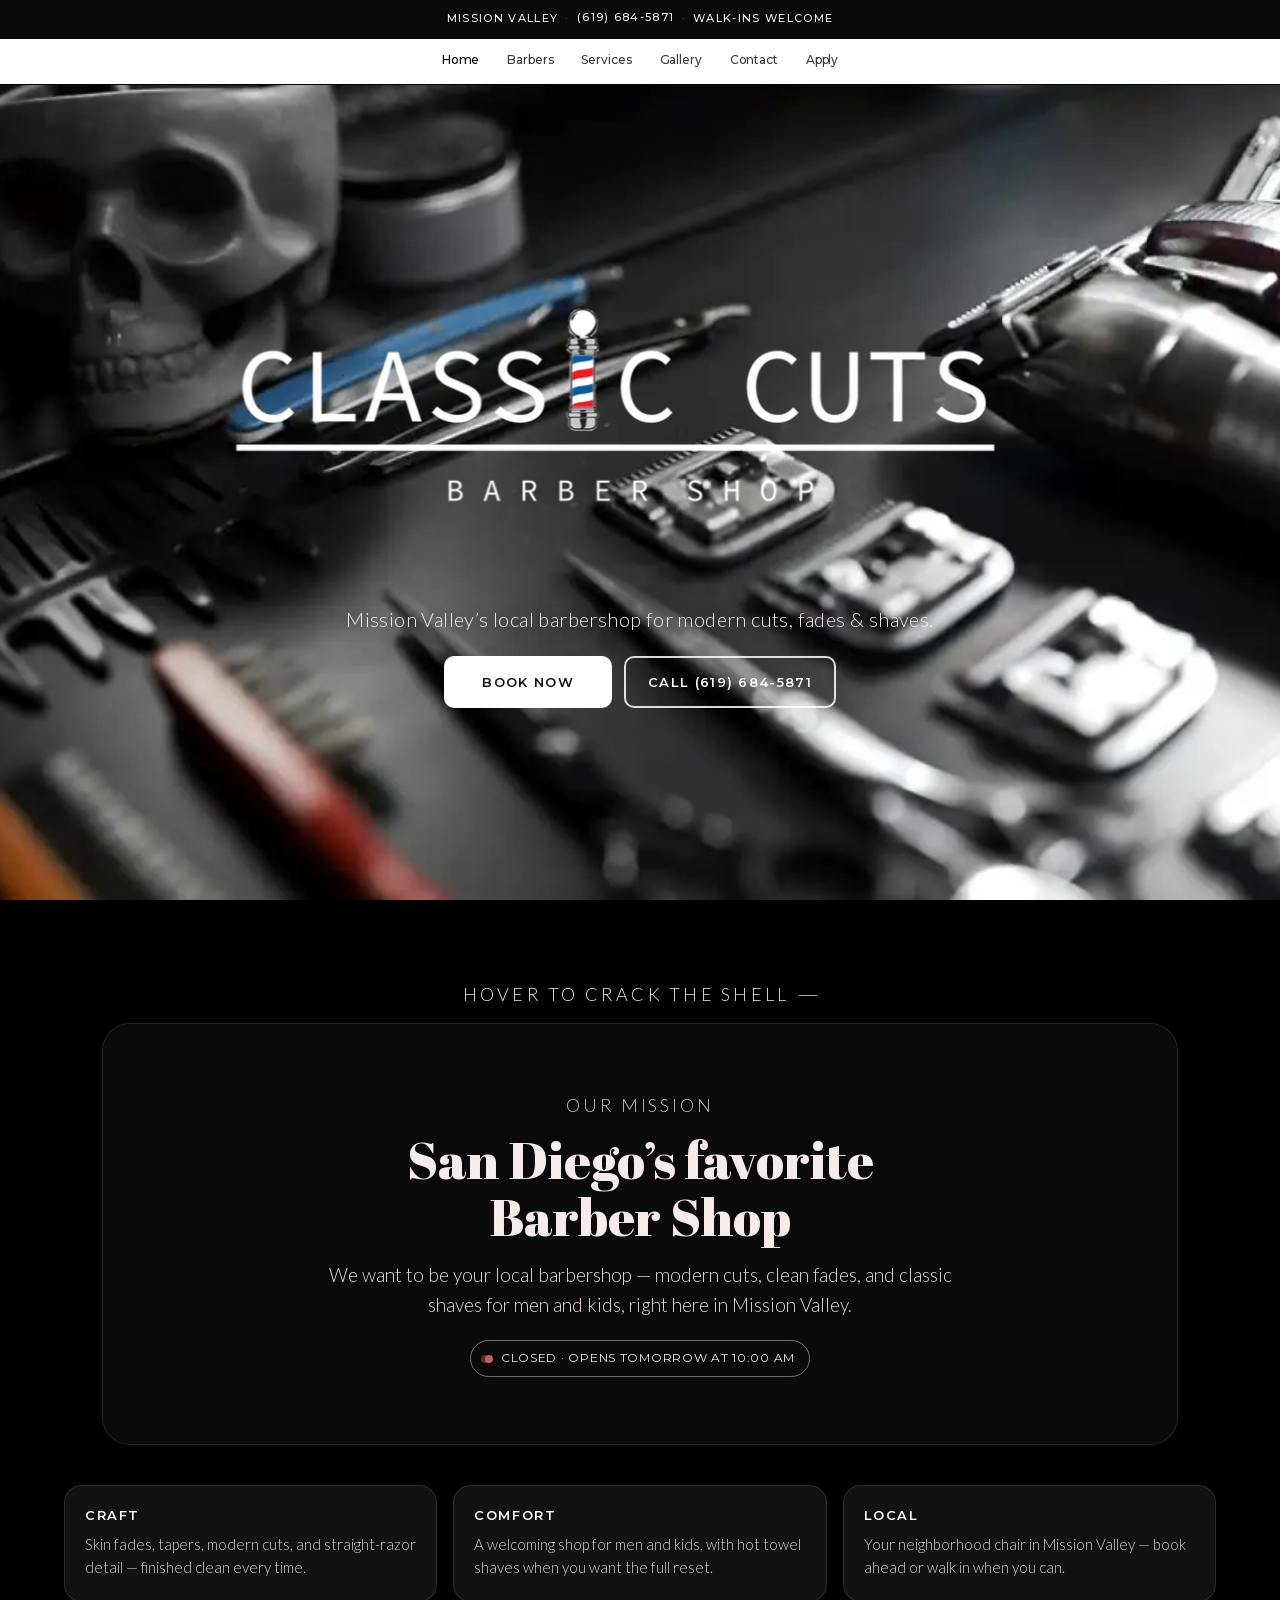
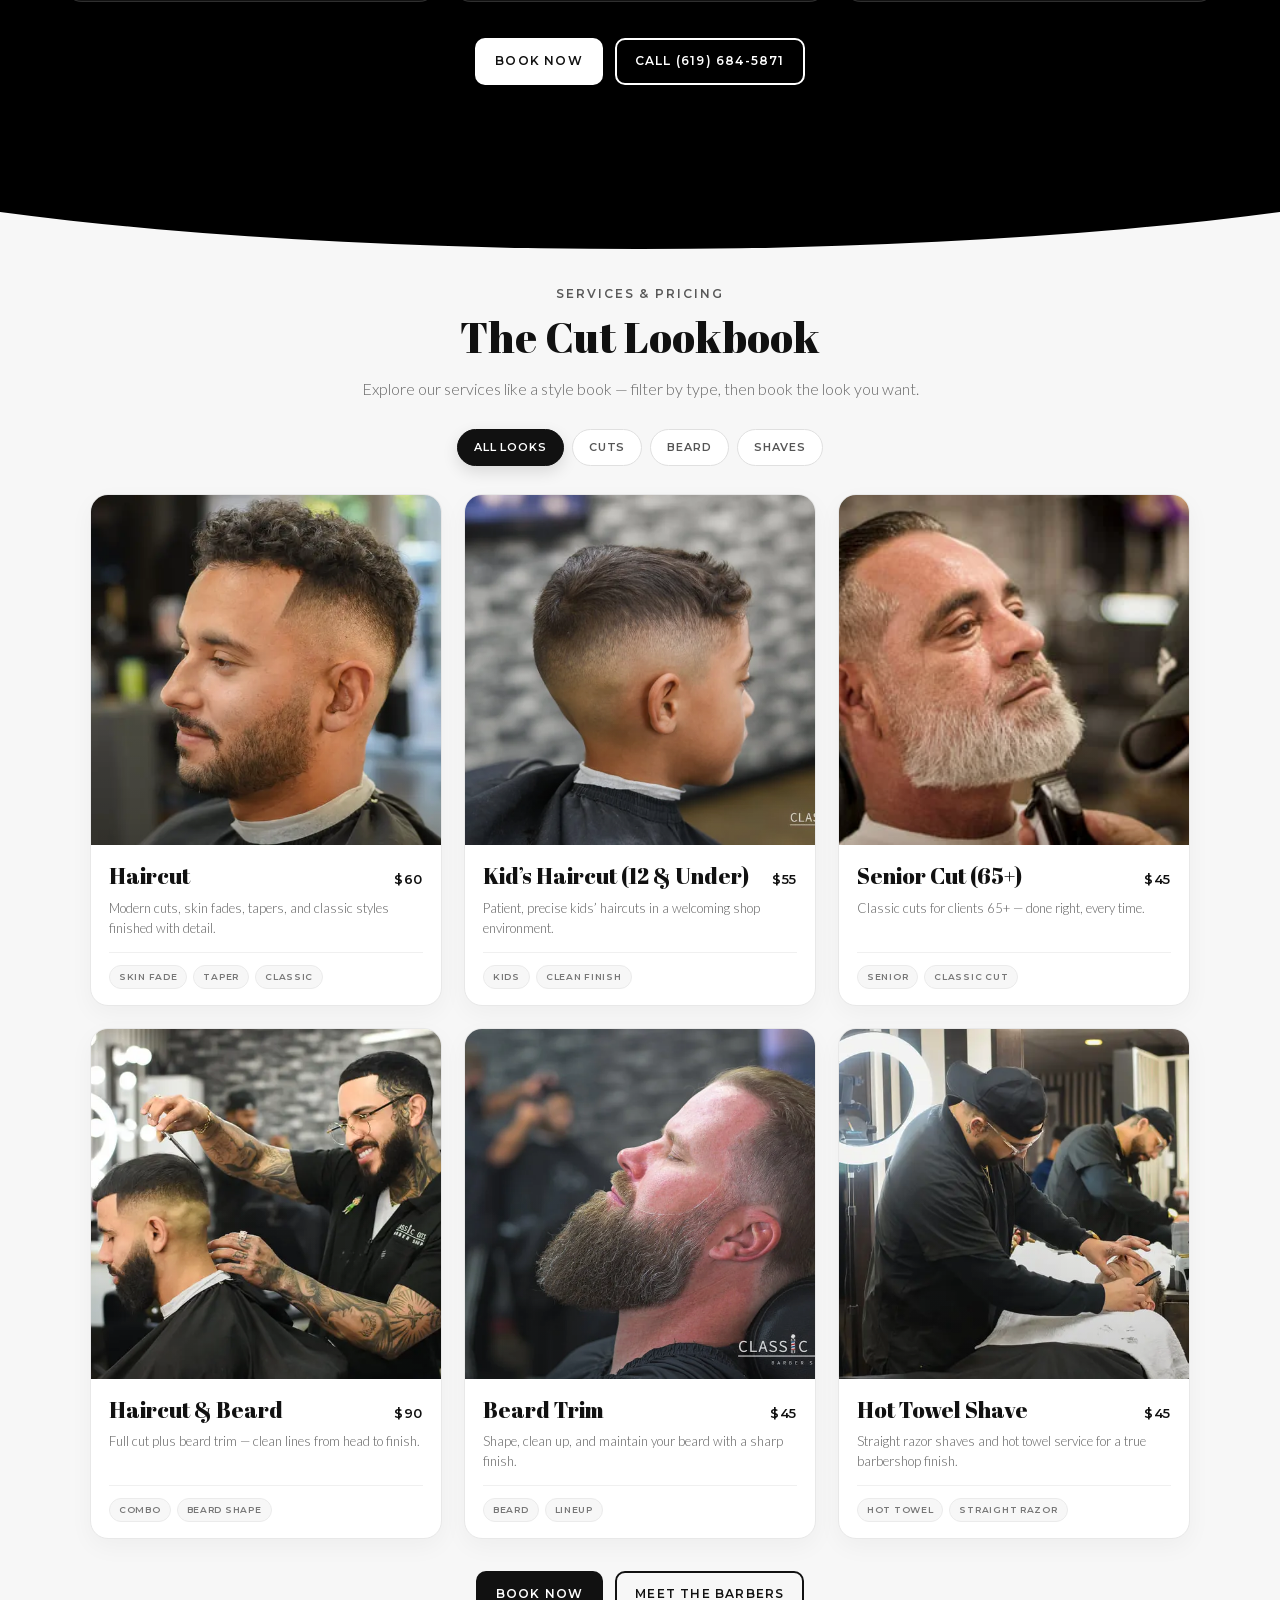
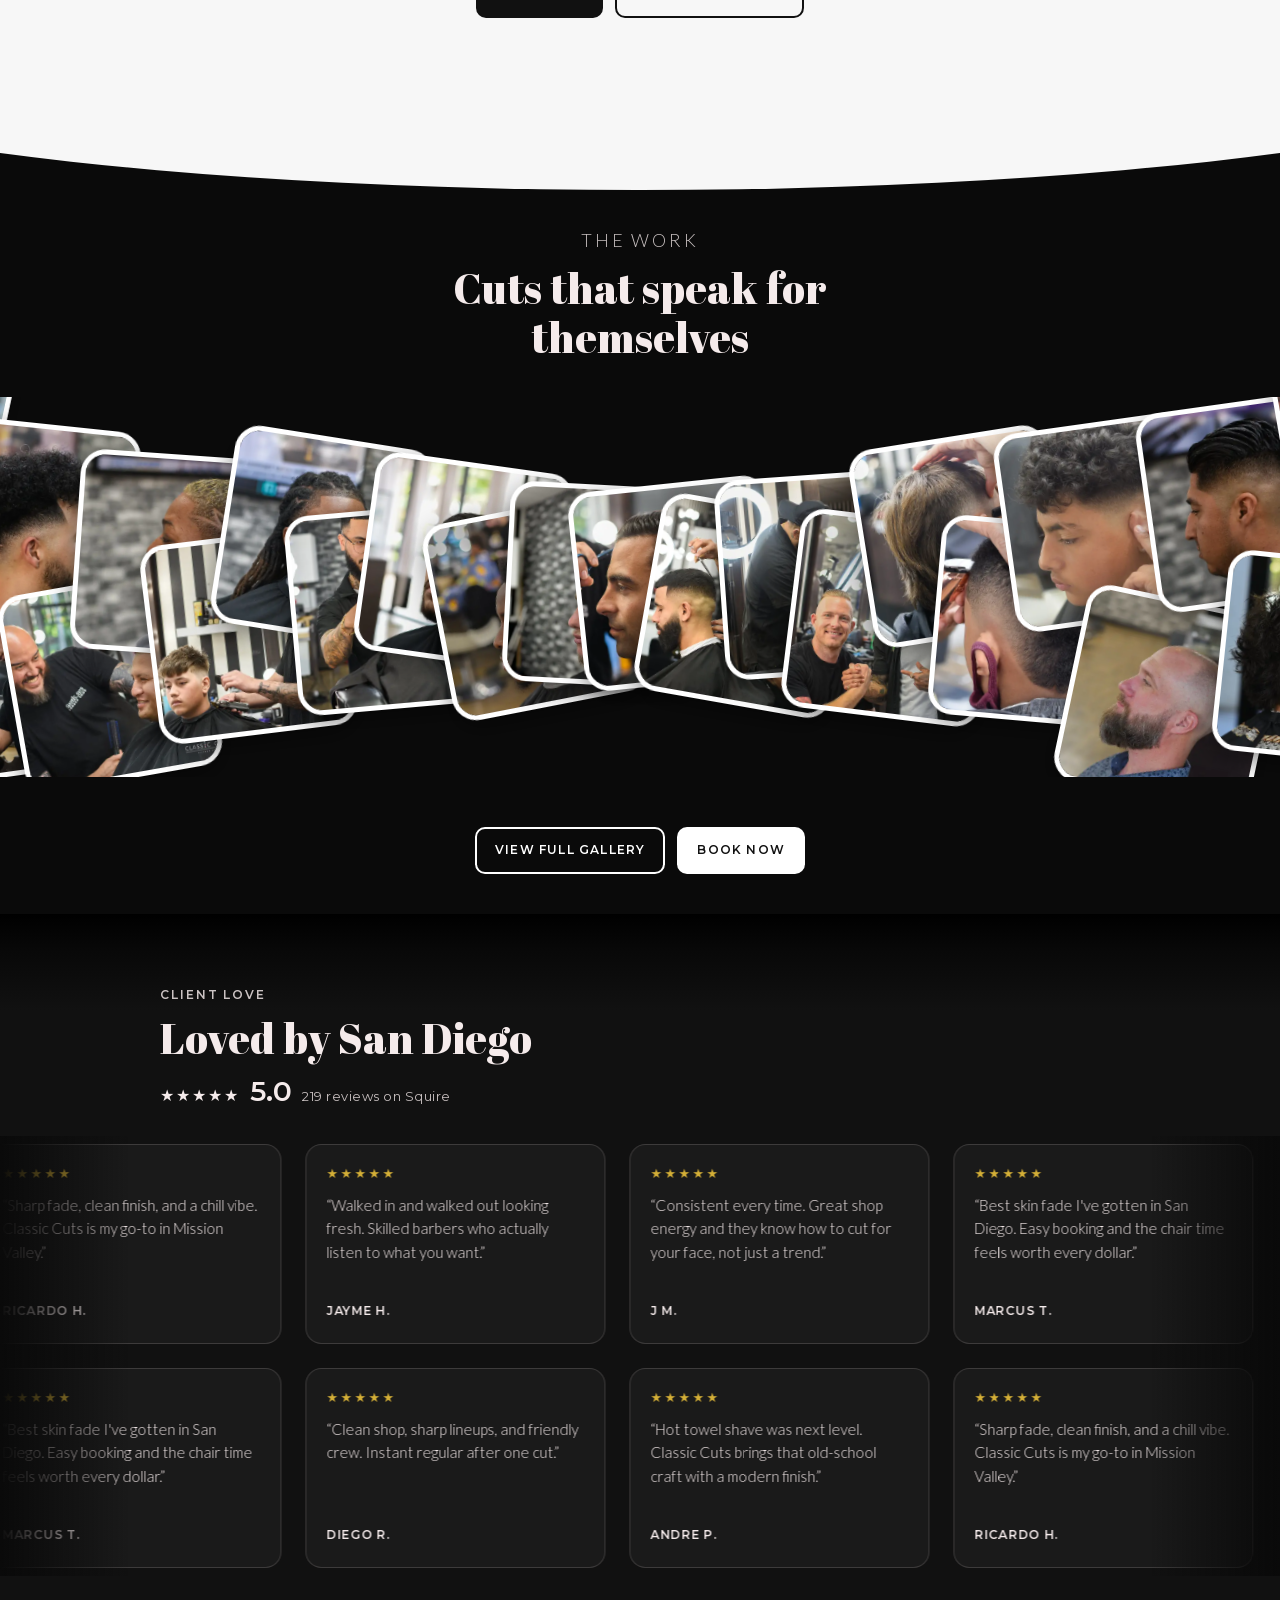
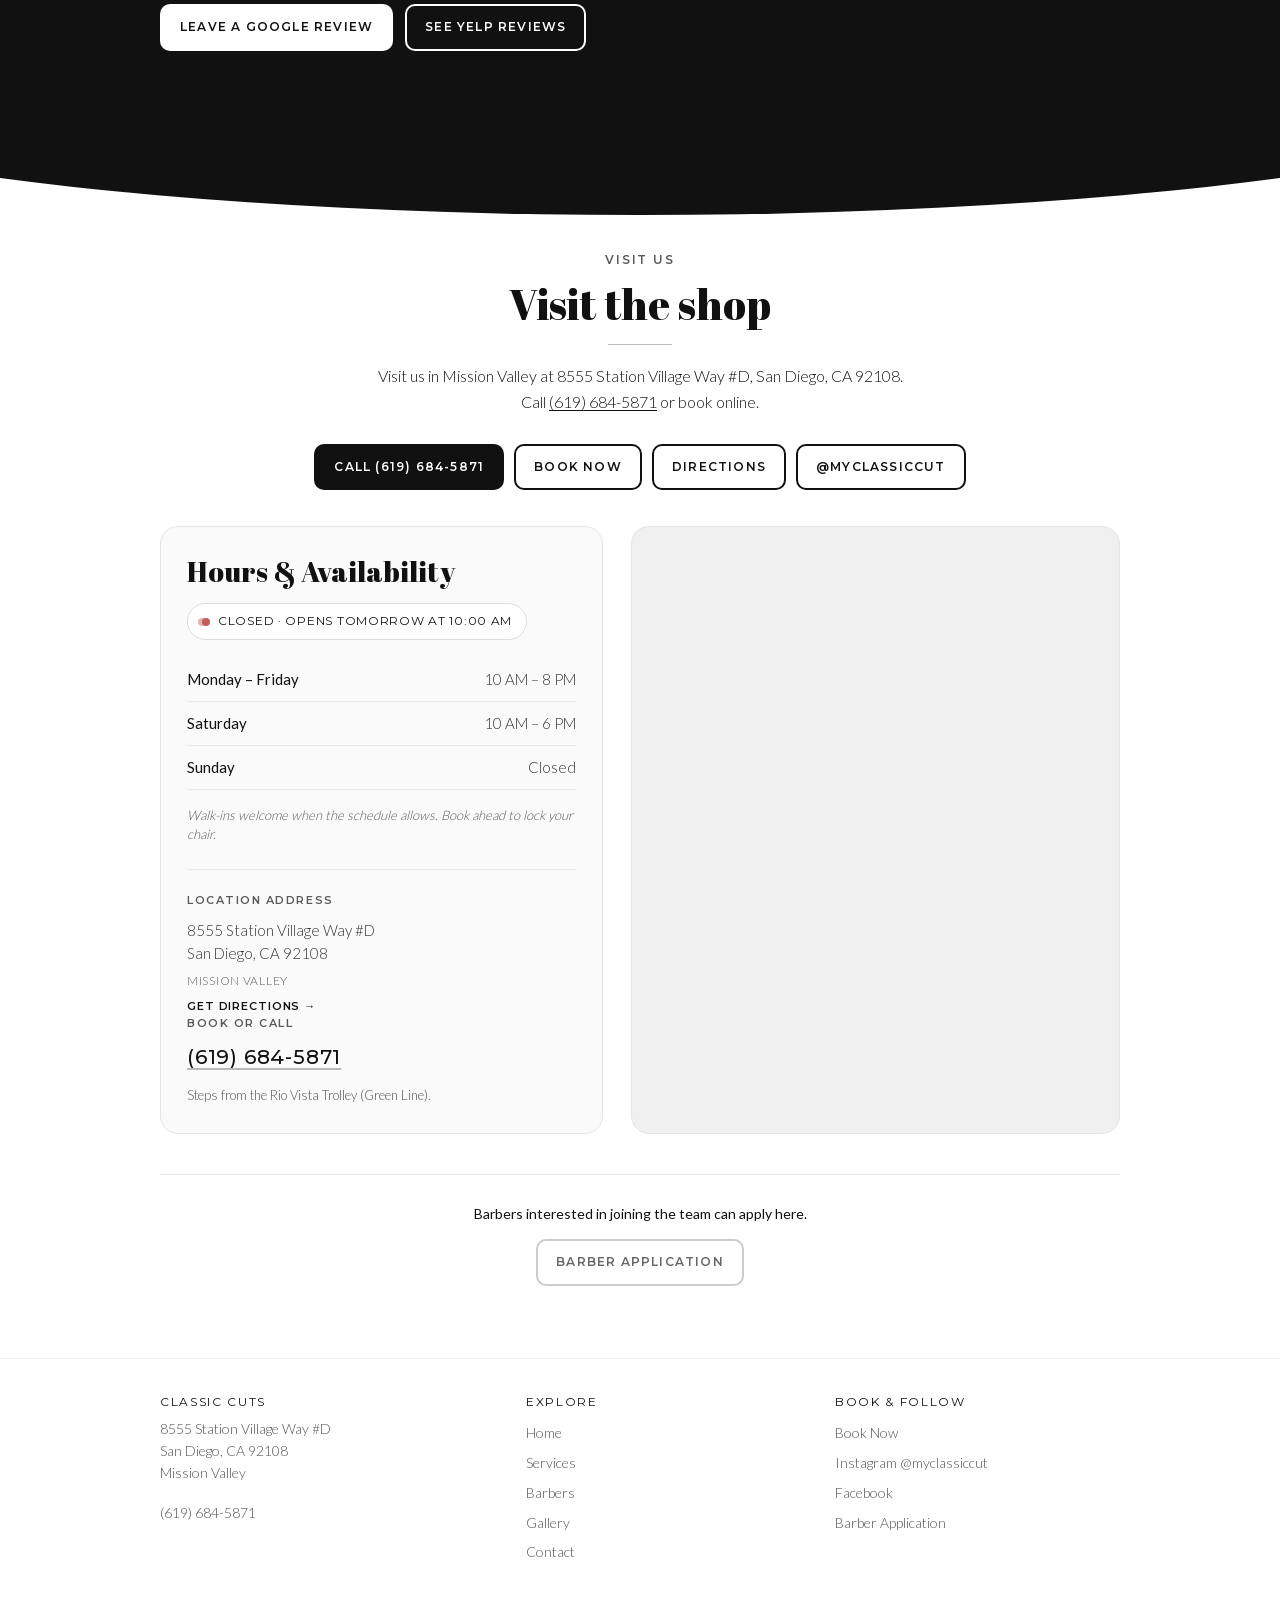
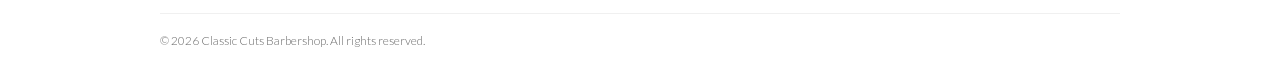
==== commit a84eb453: "feat(nav): compact Barbers dropdown with headshots Replace the tall, text-only Barbers mega-menu (~3" ====
--- a/index.html
+++ b/index.html
@@ -2,21 +2,21 @@
 <html lang="en">
 <head>
 <title>Classic Cuts Barbershop | Mission Valley San Diego</title>
-<link rel="canonical" href="https://classiccutssd.com" />
+<link rel="canonical" href="https://www.classiccutssd.com/" />
 <meta property="og:site_name" content="CLASSIC CUTS BARBERSHOP" />
 <meta property="og:title" content="Your Local Barbershop in Mission Valley, San Diego " />
 <meta property="og:description" content="Classic Cuts Barbershop in Mission Valley, San Diego. Modern haircuts, skin fades, beard trims &amp; hot towel shaves. Walk-ins welcome. Book online or call (619) 684-5871." />
-<meta property="og:image" content="https://classiccutssd.com/assets/images/brand/logo.png" />
-<meta property="og:image" content="/assets/images/gallery/dsc-0378.webp" />
-<meta property="og:image" content="/assets/images/gallery/dsc-0308.webp" />
-<meta property="og:image" content="/assets/images/gallery/dsc-0811.jpg" />
-<meta property="og:image" content="/assets/images/gallery/dsc-0423-copy.jpg" />
-<meta property="og:image" content="/assets/images/gallery/dsc-0651.jpg" />
-<meta property="og:image" content="/assets/images/gallery/dsc-0745-2.jpg" />
-<meta property="og:image" content="/assets/images/gallery/dsc-0097-copy.webp" />
-<meta property="og:image" content="/assets/images/gallery/dsc-0211.webp" />
-<meta property="og:image" content="/assets/images/gallery/dsc-1008-copy.jpg" />
-<meta property="og:url" content="https://classiccutssd.com" />
+<meta property="og:image" content="https://www.classiccutssd.com/assets/images/brand/logo.png" />
+<meta property="og:image" content="https://www.classiccutssd.com/assets/images/gallery/dsc-0378.webp" />
+<meta property="og:image" content="https://www.classiccutssd.com/assets/images/gallery/dsc-0308.webp" />
+<meta property="og:image" content="https://www.classiccutssd.com/assets/images/gallery/dsc-0811.jpg" />
+<meta property="og:image" content="https://www.classiccutssd.com/assets/images/gallery/dsc-0423-copy.jpg" />
+<meta property="og:image" content="https://www.classiccutssd.com/assets/images/gallery/dsc-0651.jpg" />
+<meta property="og:image" content="https://www.classiccutssd.com/assets/images/gallery/dsc-0745-2.jpg" />
+<meta property="og:image" content="https://www.classiccutssd.com/assets/images/gallery/dsc-0097-copy.webp" />
+<meta property="og:image" content="https://www.classiccutssd.com/assets/images/gallery/dsc-0211.webp" />
+<meta property="og:image" content="https://www.classiccutssd.com/assets/images/gallery/dsc-1008-copy.jpg" />
+<meta property="og:url" content="https://www.classiccutssd.com/" />
 <meta name="description" content="Classic Cuts Barbershop in Mission Valley, San Diego. Modern haircuts, skin fades, beard trims &amp; hot towel shaves. Walk-ins welcome. Book online or call (619) 684-5871." />
 <meta name="keywords" content="classic cuts mission valley barbershop,barber shop pacific beach,Barbershop pacific beach,barber shop chula vista,Barbershop chula vista,barber shop el cajon,Barbershop el cajon,barber shop alpine,barbershop alpine,barber shop alpine ca,Barbershop alpine," />
 <meta http-equiv="Content-Type" content="text/html; charset=utf-8"/>
@@ -25,8 +25,6 @@
 <link rel="icon" href="/favicon.ico" sizes="32x32" />
 <link rel="icon" type="image/png" href="/assets/images/brand/favicon-32.png" sizes="32x32" />
 <link rel="apple-touch-icon" href="/assets/images/brand/apple-touch-icon.png" />
-<link rel="dns-prefetch" href="https://widget.getsquire.com" />
-<link rel="dns-prefetch" href="https://getsquire.com" />
 <style>html,body{background:#000}</style>
 <link rel="preload" as="image" href="/assets/images/brand/logo-480.webp" fetchpriority="high" />
 <link rel="preload" as="font" href="/assets/fonts/12-JTUSjIg1_i6t8kCHKm459WlhyyTh89Y.woff2" type="font/woff2" crossorigin />
@@ -35,7 +33,7 @@
   font-style: normal;
   font-weight: 400;
   font-display: swap;
-  src: url(/assets/fonts/00-zOL64pLDlL1D99S8g8PtiKchq-dmjcDidBc.woff2) format('woff2');
+  src: url(assets/fonts/00-zOL64pLDlL1D99S8g8PtiKchq-dmjcDidBc.woff2) format('woff2');
   unicode-range: U+0000-00FF, U+0131, U+0152-0153, U+02BB-02BC, U+02C6, U+02DA, U+02DC, U+0304, U+0308, U+0329, U+2000-206F, U+20AC, U+2122, U+2191, U+2193, U+2212, U+2215, U+FEFF, U+FFFD;
 }
 @font-face {
@@ -43,7 +41,7 @@
   font-style: normal;
   font-weight: 300;
   font-display: swap;
-  src: url(/assets/fonts/05-S6u9w4BMUTPHh7USSwiPGQ3q5d0.woff2) format('woff2');
+  src: url(assets/fonts/05-S6u9w4BMUTPHh7USSwiPGQ3q5d0.woff2) format('woff2');
   unicode-range: U+0000-00FF, U+0131, U+0152-0153, U+02BB-02BC, U+02C6, U+02DA, U+02DC, U+0304, U+0308, U+0329, U+2000-206F, U+20AC, U+2122, U+2191, U+2193, U+2212, U+2215, U+FEFF, U+FFFD;
 }
 @font-face {
@@ -51,7 +49,7 @@
   font-style: normal;
   font-weight: 400;
   font-display: swap;
-  src: url(/assets/fonts/06-S6uyw4BMUTPHjx4wXiWtFCc.woff2) format('woff2');
+  src: url(assets/fonts/06-S6uyw4BMUTPHjx4wXiWtFCc.woff2) format('woff2');
   unicode-range: U+0000-00FF, U+0131, U+0152-0153, U+02BB-02BC, U+02C6, U+02DA, U+02DC, U+0304, U+0308, U+0329, U+2000-206F, U+20AC, U+2122, U+2191, U+2193, U+2212, U+2215, U+FEFF, U+FFFD;
 }
 @font-face {
@@ -59,7 +57,7 @@
   font-style: normal;
   font-weight: 400;
   font-display: swap;
-  src: url(/assets/fonts/12-JTUSjIg1_i6t8kCHKm459WlhyyTh89Y.woff2) format('woff2');
+  src: url(assets/fonts/12-JTUSjIg1_i6t8kCHKm459WlhyyTh89Y.woff2) format('woff2');
   unicode-range: U+0000-00FF, U+0131, U+0152-0153, U+02BB-02BC, U+02C6, U+02DA, U+02DC, U+0304, U+0308, U+0329, U+2000-206F, U+20AC, U+2122, U+2191, U+2193, U+2212, U+2215, U+FEFF, U+FFFD;
 }
 @font-face {
@@ -67,7 +65,7 @@
   font-style: normal;
   font-weight: 500;
   font-display: swap;
-  src: url(/assets/fonts/12-JTUSjIg1_i6t8kCHKm459WlhyyTh89Y.woff2) format('woff2');
+  src: url(assets/fonts/12-JTUSjIg1_i6t8kCHKm459WlhyyTh89Y.woff2) format('woff2');
   unicode-range: U+0000-00FF, U+0131, U+0152-0153, U+02BB-02BC, U+02C6, U+02DA, U+02DC, U+0304, U+0308, U+0329, U+2000-206F, U+20AC, U+2122, U+2191, U+2193, U+2212, U+2215, U+FEFF, U+FFFD;
 }
 @font-face {
@@ -75,7 +73,7 @@
   font-style: normal;
   font-weight: 600;
   font-display: swap;
-  src: url(/assets/fonts/12-JTUSjIg1_i6t8kCHKm459WlhyyTh89Y.woff2) format('woff2');
+  src: url(assets/fonts/12-JTUSjIg1_i6t8kCHKm459WlhyyTh89Y.woff2) format('woff2');
   unicode-range: U+0000-00FF, U+0131, U+0152-0153, U+02BB-02BC, U+02C6, U+02DA, U+02DC, U+0304, U+0308, U+0329, U+2000-206F, U+20AC, U+2122, U+2191, U+2193, U+2212, U+2215, U+FEFF, U+FFFD;
 }
 @font-face {
@@ -83,7 +81,7 @@
   font-style: normal;
   font-weight: 700;
   font-display: swap;
-  src: url(/assets/fonts/12-JTUSjIg1_i6t8kCHKm459WlhyyTh89Y.woff2) format('woff2');
+  src: url(assets/fonts/12-JTUSjIg1_i6t8kCHKm459WlhyyTh89Y.woff2) format('woff2');
   unicode-range: U+0000-00FF, U+0131, U+0152-0153, U+02BB-02BC, U+02C6, U+02DA, U+02DC, U+0304, U+0308, U+0329, U+2000-206F, U+20AC, U+2122, U+2191, U+2193, U+2212, U+2215, U+FEFF, U+FFFD;
 }
 :root{--cc-announce-h:36px;--cc-nav-h:48px;--cc-chrome-h: calc(var(--cc-announce-h) + var(--cc-nav-h))}
@@ -112,28 +110,26 @@
 .cc-hero-btn--primary{background:#fff;color:#111}
 .cc-hero-btn--ghost{border:1px solid rgba(255,255,255,.55);color:#fff}
 .cc-mobile-nav{display:none}</style>
-<link rel="stylesheet" href="/assets/css/cc-home-app.css?v=20260815f" />
-<link rel="stylesheet" href="/assets/css/BounceCards.css?v=20260815g" media="print" onload="this.media='all'" />
-<link rel="stylesheet" href="/assets/css/PixelSwap.css?v=20260815f" media="print" onload="this.media='all'" />
+<link rel="stylesheet" href="/assets/css/cc-home-app.css?v=20260826a" />
+<link rel="stylesheet" href="/assets/css/cc-mega-barbers.css?v=20261013a" media="print" onload="this.media='all'" />
+<link rel="stylesheet" href="/assets/css/BounceCards.css?v=20260826a" media="print" onload="this.media='all'" />
+<link rel="stylesheet" href="/assets/css/PixelSwap.css?v=20260814s" media="print" onload="this.media='all'" />
 <link rel="stylesheet" href="/assets/css/cc-reviews-carousel.css?v=20260814s" media="print" onload="this.media='all'" />
 <link rel="stylesheet" href="/assets/css/cc-services-menu.css?v=20260814s" media="print" onload="this.media='all'" />
 <noscript>
-<link rel="stylesheet" href="/assets/css/BounceCards.css?v=20260815g" />
-<link rel="stylesheet" href="/assets/css/PixelSwap.css?v=20260815f" />
+<link rel="stylesheet" href="/assets/css/BounceCards.css?v=20260826a" />
+<link rel="stylesheet" href="/assets/css/PixelSwap.css?v=20260814s" />
 <link rel="stylesheet" href="/assets/css/cc-reviews-carousel.css?v=20260814s" />
 <link rel="stylesheet" href="/assets/css/cc-services-menu.css?v=20260814s" />
+<link rel="stylesheet" href="/assets/css/cc-mega-barbers.css?v=20261013a" />
 </noscript>
-<script src="/assets/js/cc-business.js?v=20260814v" defer></script>
-<script src="/assets/js/cc-nav.js?v=20260814y" defer></script>
-<script src="/assets/js/cc-motion.js?v=20260815f" defer></script>
+<script src="/assets/js/cc-business.js?v=20260830b" defer></script>
+<script src="/assets/js/cc-nav.js?v=20261013a" defer></script>
 <script src="/assets/js/cc-hero-video.js?v=20260814s" defer></script>
-<script src="/assets/js/cc-home-defer.js?v=20260815g" defer></script>
-<script src="/assets/js/cc-third-party.js?v=20260814q" defer></script>
-<link rel="stylesheet" href="/assets/css/cc-motion.css?v=20260815f" media="print" onload="this.media='all'" />
-<noscript><link rel="stylesheet" href="/assets/css/cc-motion.css?v=20260815f" /></noscript>
+<script src="/assets/js/cc-home-defer.js?v=20260826c" defer></script>
 </head>
 <body class="cc-page-home">
-  <div class="cc-announce">
+  <div class="cc-announce" role="banner">
     <span>Mission Valley</span>
     <span class="cc-announce__sep" aria-hidden="true">·</span>
     <a href="tel:6196845871">(619) 684-5871</a>
@@ -176,15 +172,18 @@
     <div class="cc-mega" data-mega="barbers" hidden>
       <div class="cc-mega__inner">
         <div class="cc-mega__col cc-mega__col--primary">
-          <p class="cc-mega__label">Our Barbers</p>
-          <ul class="cc-mega__links cc-mega__links--lg">
-                <li><a href="/barbers/ray-lopez">Ray Lopez</a></li>
-                <li><a href="/barbers/jay-oceguera">Jay Oceguera</a></li>
-                <li><a href="/barbers/romero">Romero Jorge</a></li>
-                <li><a href="/barbers/colton-ballew">Colton Ballew</a></li>
-                <li><a href="/barbers/will-jaimes">Will Jaimes</a></li>
-                <li><a href="/barbers/tammy">Tammy</a></li>
-                <li><a href="/barbers/tevel">Tevel</a></li>
+          <div class="cc-mega__head">
+            <p class="cc-mega__label">Our Barbers</p>
+            <a class="cc-mega__all" href="/barbers">View all barbers</a>
+          </div>
+          <ul class="cc-mega__barbers">
+              <li><a class="cc-mega__barber" href="/barbers/ray-lopez"><span class="cc-mega__avatar"><img src="/assets/images/barbers/ray.jpg" alt="" width="44" height="44" loading="lazy" decoding="async" /></span><span class="cc-mega__name">Ray Lopez</span></a></li>
+              <li><a class="cc-mega__barber" href="/barbers/jay-oceguera"><span class="cc-mega__avatar"><img src="/assets/images/barbers/jay.jpg" alt="" width="44" height="44" loading="lazy" decoding="async" /></span><span class="cc-mega__name">Jay Oceguera</span></a></li>
+              <li><a class="cc-mega__barber" href="/barbers/romero"><span class="cc-mega__avatar"><img src="/assets/images/barbers/romero.png" alt="" width="44" height="44" loading="lazy" decoding="async" /></span><span class="cc-mega__name">Romero Jorge</span></a></li>
+              <li><a class="cc-mega__barber" href="/barbers/colton-ballew"><span class="cc-mega__avatar"><img src="/assets/images/barbers/colton.png" alt="" width="44" height="44" loading="lazy" decoding="async" /></span><span class="cc-mega__name">Colton Ballew</span></a></li>
+              <li><a class="cc-mega__barber" href="/barbers/will-jaimes"><span class="cc-mega__avatar"><img src="/assets/images/barbers/will.png" alt="" width="44" height="44" loading="lazy" decoding="async" /></span><span class="cc-mega__name">Will Jaimes</span></a></li>
+              <li><a class="cc-mega__barber" href="/barbers/tammy"><span class="cc-mega__avatar" aria-hidden="true">T</span><span class="cc-mega__name">Tammy</span></a></li>
+              <li><a class="cc-mega__barber" href="/barbers/tevel"><span class="cc-mega__avatar"><img src="/assets/images/barbers/tevel.jpg" alt="" width="44" height="44" loading="lazy" decoding="async" /></span><span class="cc-mega__name">Tevel</span></a></li>
           </ul>
         </div>
         <div class="cc-mega__col">
@@ -217,7 +216,7 @@
       <li><a href="/services">Services</a></li>
       <li><a href="/gallery">Gallery</a></li>
       <li><a href="/contact">Contact</a></li>
-      <li class="cc-nav-apply"><a href="/apply">Barber Application</a></li>
+      <li class="cc-nav-apply"><a href="/apply">Apply</a></li>
     </ul>
     <div class="cc-mobile-actions">
       <a class="cc-btn cc-btn--light" href="/book">Book Now</a>
@@ -270,9 +269,8 @@
           <div class="cc-mission-cover__inner">
             <p class="cc-eyebrow">Our Mission</p>
             <h2 class="cc-mission-cover__title">San Diego&rsquo;s favorite Barber Shop</h2>
-            <p class="cc-mission-cover__quote">Mission Valley&rsquo;s neighborhood barbershop — modern cuts, clean fades, and classic shaves for men and kids, with a 5.0 rating from 219 verified clients.</p>
-            <div class="cc-hours-static">Mon–Sat · See today&rsquo;s hours below</div>
-            <div class="cc-hours-chip cc-hours-chip--centered" data-cc-hours-status>Mon–Fri 10 AM–8 PM · Sat 10 AM–6 PM · Sun Closed</div>
+            <p class="cc-mission-cover__quote">We want to be your local barbershop — modern cuts, clean fades, and classic shaves for men and kids, right here in Mission Valley.</p>
+            <div class="cc-hours-chip cc-hours-chip--centered" data-cc-hours-status>Checking hours…</div>
           </div>
         </div>
         <div data-pixel-second class="cc-mission-reveal" hidden>
@@ -281,13 +279,13 @@
             <ul class="cc-mission-stats">
               <li>
                 <span class="cc-mission-stats__value">5.0</span>
-                <span class="cc-mission-stats__label">Client rating</span>
+                <span class="cc-mission-stats__label">Squire rating</span>
                 <span class="cc-mission-stats__note">Perfect score</span>
               </li>
               <li>
                 <span class="cc-mission-stats__value">219</span>
                 <span class="cc-mission-stats__label">Verified reviews</span>
-                <span class="cc-mission-stats__note">Verified client reviews</span>
+                <span class="cc-mission-stats__note">Client love on Squire</span>
               </li>
               <li>
                 <span class="cc-mission-stats__value">MV</span>
@@ -361,11 +359,11 @@
 
       <article class="cc-look-card" data-category="cuts">
         <div class="cc-look-card__media">
-          <img src="/assets/images/gallery/dsc-0445.webp" alt="Kid's cut example" loading="lazy" width="640" height="640" />
+          <img src="/assets/images/gallery/dsc-0736-copy.webp" alt="Kid's cut example" loading="lazy" width="640" height="640" />
         </div>
         <div class="cc-look-card__body">
           <div class="cc-look-card__top">
-            <h3>Kid&rsquo;s Cut</h3>
+            <h3>Kid&rsquo;s Haircut (12 &amp; Under)</h3>
             <p class="cc-look-card__price">$55</p>
           </div>
           <p>Patient, precise kids&rsquo; haircuts in a welcoming shop environment.</p>
@@ -378,11 +376,11 @@
 
       <article class="cc-look-card" data-category="cuts">
         <div class="cc-look-card__media">
-          <img src="/assets/images/gallery/dsc-0136-copy.webp" alt="Classic senior-style cut example" loading="lazy" width="640" height="640" />
+          <img src="/assets/images/gallery/haircuts-9.webp" alt="Senior cut example" loading="lazy" width="640" height="640" />
         </div>
         <div class="cc-look-card__body">
           <div class="cc-look-card__top">
-            <h3>Senior Cut</h3>
+            <h3>Senior Cut (65+)</h3>
             <p class="cc-look-card__price">$45</p>
           </div>
           <p>Classic cuts for clients 65+ — done right, every time.</p>
@@ -395,7 +393,7 @@
 
       <article class="cc-look-card" data-category="beard">
         <div class="cc-look-card__media">
-          <img src="/assets/images/gallery/dsc-1008-copy.webp" alt="Haircut and beard example" loading="lazy" width="640" height="640" />
+          <img src="/assets/images/gallery/dsc-0220.webp" alt="Haircut and beard example" loading="lazy" width="640" height="640" />
         </div>
         <div class="cc-look-card__body">
           <div class="cc-look-card__top">
@@ -412,7 +410,7 @@
 
       <article class="cc-look-card" data-category="beard">
         <div class="cc-look-card__media">
-          <img src="/assets/images/gallery/dsc-0682.webp" alt="Beard trim example" loading="lazy" width="640" height="640" />
+          <img src="/assets/images/gallery/1.webp" alt="Beard trim example" loading="lazy" width="640" height="640" />
         </div>
         <div class="cc-look-card__body">
           <div class="cc-look-card__top">
@@ -469,12 +467,12 @@
 <section class="cc-section cc-section--reviews" id="reviews">
   <div class="cc-section__inner">
     <p class="cc-eyebrow">Client Love</p>
-    <h2>5.0 from clients who keep coming back</h2>
+    <h2>Loved by San Diego</h2>
     <div class="cc-trust" style="margin-bottom:8px">
       <div class="cc-trust__rating">
         <span class="cc-trust__stars" aria-hidden="true">★★★★★</span>
         <span class="cc-trust__score">5.0</span>
-        <span class="cc-trust__meta">219 Verified Client Reviews</span>
+        <span class="cc-trust__meta">219 reviews on Squire</span>
       </div>
     </div>
   </div>
@@ -484,13 +482,7 @@
     <div class="cc-review-carousel__edge cc-review-carousel__edge--right" aria-hidden="true"></div>
     <div class="cc-review-carousel__viewport">
       <div class="cc-review-carousel__track" id="cc-review-track">
-        <noscript>
-          <blockquote><p>Sharp fade, clean finish, and a chill vibe. Classic Cuts is my go-to in Mission Valley.</p><cite>Ricardo H.</cite></blockquote>
-          <blockquote><p>Walked in and walked out looking fresh. Skilled barbers who actually listen to what you want.</p><cite>Jayme H.</cite></blockquote>
-          <blockquote><p>Consistent every time. Great shop energy and they know how to cut for your face, not just a trend.</p><cite>J M.</cite></blockquote>
-          <blockquote><p>Best skin fade I've gotten in San Diego. Easy booking and the chair time feels worth every dollar.</p><cite>Marcus T.</cite></blockquote>
-          <blockquote><p>Hot towel shave was next level. Classic Cuts brings that old-school craft with a modern finish.</p><cite>Andre P.</cite></blockquote>
-        </noscript>
+        <!-- Filled by cc-reviews-carousel.js -->
       </div>
     </div>
   </div>
@@ -526,7 +518,7 @@
       <aside class="cc-visit-panel" aria-label="Hours and address">
         <div class="cc-visit-panel__block">
           <h3 class="cc-visit-panel__title">Hours &amp; Availability</h3>
-          <div class="cc-hours-chip" data-cc-hours-status>Mon–Fri 10 AM–8 PM · Sat 10 AM–6 PM · Sun Closed</div>
+          <div class="cc-hours-chip" data-cc-hours-status>Checking hours…</div>
           <table class="cc-hours-table">
             <tbody>
               <tr>
--- a/assets/css/cc-mega-barbers.css
+++ b/assets/css/cc-mega-barbers.css
@@ -0,0 +1,151 @@
+/*
+ * Classic Cuts — compact "Barbers" dropdown (desktop only).
+ *
+ * Loaded AFTER cc-nav.css (or cc-home-app.css on the homepage) and overrides
+ * the original tall, text-only panel. Selectors are `.cc-mega …` so they win
+ * over the base rules and the ≤920px media query without !important.
+ * ≤767px the whole `.cc-mega` is hidden by cc-nav.css; the mobile drawer is
+ * untouched.
+ */
+
+.cc-mega {
+  max-height: calc(100vh - var(--cc-chrome-h, 84px) - 16px);
+  overflow-y: auto;
+}
+
+.cc-mega .cc-mega__inner {
+  max-width: 1040px;
+  padding: 20px 32px 24px;
+  display: grid;
+  grid-template-columns: minmax(0, 1fr) 176px;
+  gap: 0 32px;
+  align-items: start;
+}
+
+/* Right column: Book & Visit shortcuts, separated by a hairline. */
+.cc-mega .cc-mega__col:not(.cc-mega__col--primary) {
+  padding-left: 32px;
+  border-left: 1px solid #ececec;
+}
+
+.cc-mega .cc-mega__col:not(.cc-mega__col--primary) .cc-mega__links {
+  gap: 8px;
+}
+
+/* Header row: section label + "View all barbers". */
+.cc-mega__head {
+  display: flex;
+  align-items: baseline;
+  justify-content: space-between;
+  gap: 16px;
+  margin: 0 0 10px;
+}
+
+.cc-mega__head .cc-mega__label {
+  margin: 0;
+}
+
+.cc-mega .cc-mega__all {
+  color: #06c;
+  font-family: "Montserrat", -apple-system, BlinkMacSystemFont, sans-serif;
+  font-size: 12px;
+  font-weight: 500;
+  letter-spacing: -0.01em;
+  text-decoration: none;
+  white-space: nowrap;
+}
+
+.cc-mega .cc-mega__all:hover {
+  color: #0077ed;
+  text-decoration: underline;
+  text-underline-offset: 3px;
+}
+
+/* Barber grid: 4 across on a full desktop, fewer as the panel narrows. */
+.cc-mega .cc-mega__barbers {
+  list-style: none;
+  margin: 0;
+  padding: 0;
+  display: grid;
+  grid-template-columns: repeat(auto-fill, minmax(156px, 1fr));
+  gap: 4px 8px;
+}
+
+.cc-mega .cc-mega__barber {
+  display: flex;
+  align-items: center;
+  gap: 10px;
+  padding: 8px 6px 8px 8px;
+  border-radius: 14px;
+  color: #1d1d1f;
+  text-decoration: none;
+  transition: background-color 150ms ease;
+}
+
+.cc-mega .cc-mega__barber:hover,
+.cc-mega .cc-mega__barber:focus-visible {
+  background: #f5f5f7;
+  color: #000000;
+  text-decoration: none;
+}
+
+.cc-mega .cc-mega__barber:focus-visible {
+  outline: 2px solid #1d1d1f;
+  outline-offset: -2px;
+}
+
+/* Headshot, or initials where there is no approved unique photo. */
+.cc-mega__avatar {
+  flex: 0 0 44px;
+  width: 44px;
+  height: 44px;
+  border-radius: 50%;
+  overflow: hidden;
+  display: grid;
+  place-items: center;
+  background: #ececef;
+  color: #1d1d1f;
+  font-family: "Montserrat", -apple-system, BlinkMacSystemFont, sans-serif;
+  font-size: 15px;
+  font-weight: 600;
+  line-height: 1;
+}
+
+.cc-mega__avatar img {
+  display: block;
+  width: 100%;
+  height: 100%;
+  max-width: none;
+  object-fit: cover;
+  object-position: center 22%;
+}
+
+.cc-mega__name {
+  min-width: 0;
+  font-family: "Montserrat", -apple-system, BlinkMacSystemFont, sans-serif;
+  font-size: 14px;
+  font-weight: 600;
+  letter-spacing: -0.01em;
+  line-height: 1.2;
+}
+
+@media (prefers-reduced-motion: reduce) {
+  .cc-mega.is-open {
+    animation: none;
+  }
+
+  .cc-mega .cc-mega__barber {
+    transition: none;
+  }
+}
+
+@media screen and (max-width: 920px) {
+  .cc-mega .cc-mega__inner {
+    padding: 18px 24px 22px;
+    grid-template-columns: minmax(0, 1fr) 160px;
+  }
+
+  .cc-mega .cc-mega__col:not(.cc-mega__col--primary) {
+    padding-left: 24px;
+  }
+}
--- a/assets/css/cc-mega-barbers.css
+++ b/assets/css/cc-mega-barbers.css
@@ -0,0 +1,151 @@
+/*
+ * Classic Cuts — compact "Barbers" dropdown (desktop only).
+ *
+ * Loaded AFTER cc-nav.css (or cc-home-app.css on the homepage) and overrides
+ * the original tall, text-only panel. Selectors are `.cc-mega …` so they win
+ * over the base rules and the ≤920px media query without !important.
+ * ≤767px the whole `.cc-mega` is hidden by cc-nav.css; the mobile drawer is
+ * untouched.
+ */
+
+.cc-mega {
+  max-height: calc(100vh - var(--cc-chrome-h, 84px) - 16px);
+  overflow-y: auto;
+}
+
+.cc-mega .cc-mega__inner {
+  max-width: 1040px;
+  padding: 20px 32px 24px;
+  display: grid;
+  grid-template-columns: minmax(0, 1fr) 176px;
+  gap: 0 32px;
+  align-items: start;
+}
+
+/* Right column: Book & Visit shortcuts, separated by a hairline. */
+.cc-mega .cc-mega__col:not(.cc-mega__col--primary) {
+  padding-left: 32px;
+  border-left: 1px solid #ececec;
+}
+
+.cc-mega .cc-mega__col:not(.cc-mega__col--primary) .cc-mega__links {
+  gap: 8px;
+}
+
+/* Header row: section label + "View all barbers". */
+.cc-mega__head {
+  display: flex;
+  align-items: baseline;
+  justify-content: space-between;
+  gap: 16px;
+  margin: 0 0 10px;
+}
+
+.cc-mega__head .cc-mega__label {
+  margin: 0;
+}
+
+.cc-mega .cc-mega__all {
+  color: #06c;
+  font-family: "Montserrat", -apple-system, BlinkMacSystemFont, sans-serif;
+  font-size: 12px;
+  font-weight: 500;
+  letter-spacing: -0.01em;
+  text-decoration: none;
+  white-space: nowrap;
+}
+
+.cc-mega .cc-mega__all:hover {
+  color: #0077ed;
+  text-decoration: underline;
+  text-underline-offset: 3px;
+}
+
+/* Barber grid: 4 across on a full desktop, fewer as the panel narrows. */
+.cc-mega .cc-mega__barbers {
+  list-style: none;
+  margin: 0;
+  padding: 0;
+  display: grid;
+  grid-template-columns: repeat(auto-fill, minmax(156px, 1fr));
+  gap: 4px 8px;
+}
+
+.cc-mega .cc-mega__barber {
+  display: flex;
+  align-items: center;
+  gap: 10px;
+  padding: 8px 6px 8px 8px;
+  border-radius: 14px;
+  color: #1d1d1f;
+  text-decoration: none;
+  transition: background-color 150ms ease;
+}
+
+.cc-mega .cc-mega__barber:hover,
+.cc-mega .cc-mega__barber:focus-visible {
+  background: #f5f5f7;
+  color: #000000;
+  text-decoration: none;
+}
+
+.cc-mega .cc-mega__barber:focus-visible {
+  outline: 2px solid #1d1d1f;
+  outline-offset: -2px;
+}
+
+/* Headshot, or initials where there is no approved unique photo. */
+.cc-mega__avatar {
+  flex: 0 0 44px;
+  width: 44px;
+  height: 44px;
+  border-radius: 50%;
+  overflow: hidden;
+  display: grid;
+  place-items: center;
+  background: #ececef;
+  color: #1d1d1f;
+  font-family: "Montserrat", -apple-system, BlinkMacSystemFont, sans-serif;
+  font-size: 15px;
+  font-weight: 600;
+  line-height: 1;
+}
+
+.cc-mega__avatar img {
+  display: block;
+  width: 100%;
+  height: 100%;
+  max-width: none;
+  object-fit: cover;
+  object-position: center 22%;
+}
+
+.cc-mega__name {
+  min-width: 0;
+  font-family: "Montserrat", -apple-system, BlinkMacSystemFont, sans-serif;
+  font-size: 14px;
+  font-weight: 600;
+  letter-spacing: -0.01em;
+  line-height: 1.2;
+}
+
+@media (prefers-reduced-motion: reduce) {
+  .cc-mega.is-open {
+    animation: none;
+  }
+
+  .cc-mega .cc-mega__barber {
+    transition: none;
+  }
+}
+
+@media screen and (max-width: 920px) {
+  .cc-mega .cc-mega__inner {
+    padding: 18px 24px 22px;
+    grid-template-columns: minmax(0, 1fr) 160px;
+  }
+
+  .cc-mega .cc-mega__col:not(.cc-mega__col--primary) {
+    padding-left: 24px;
+  }
+}
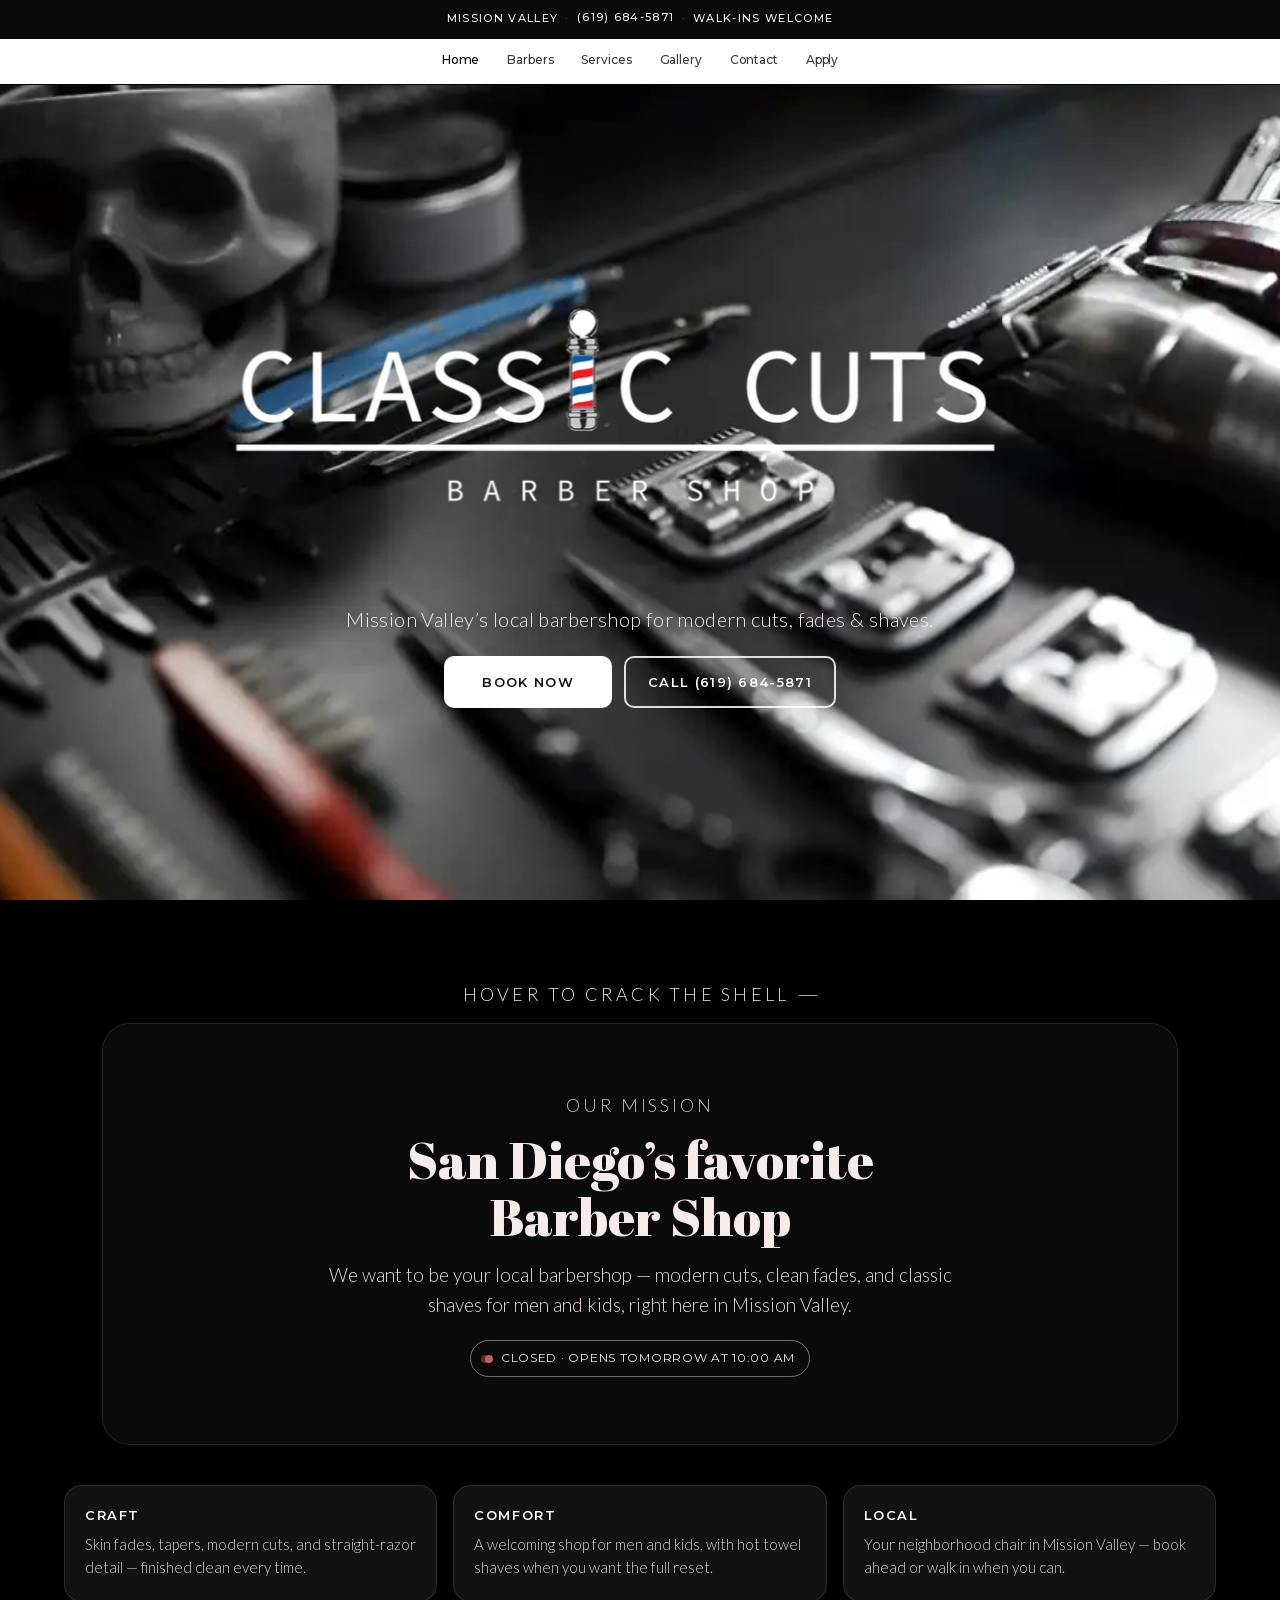
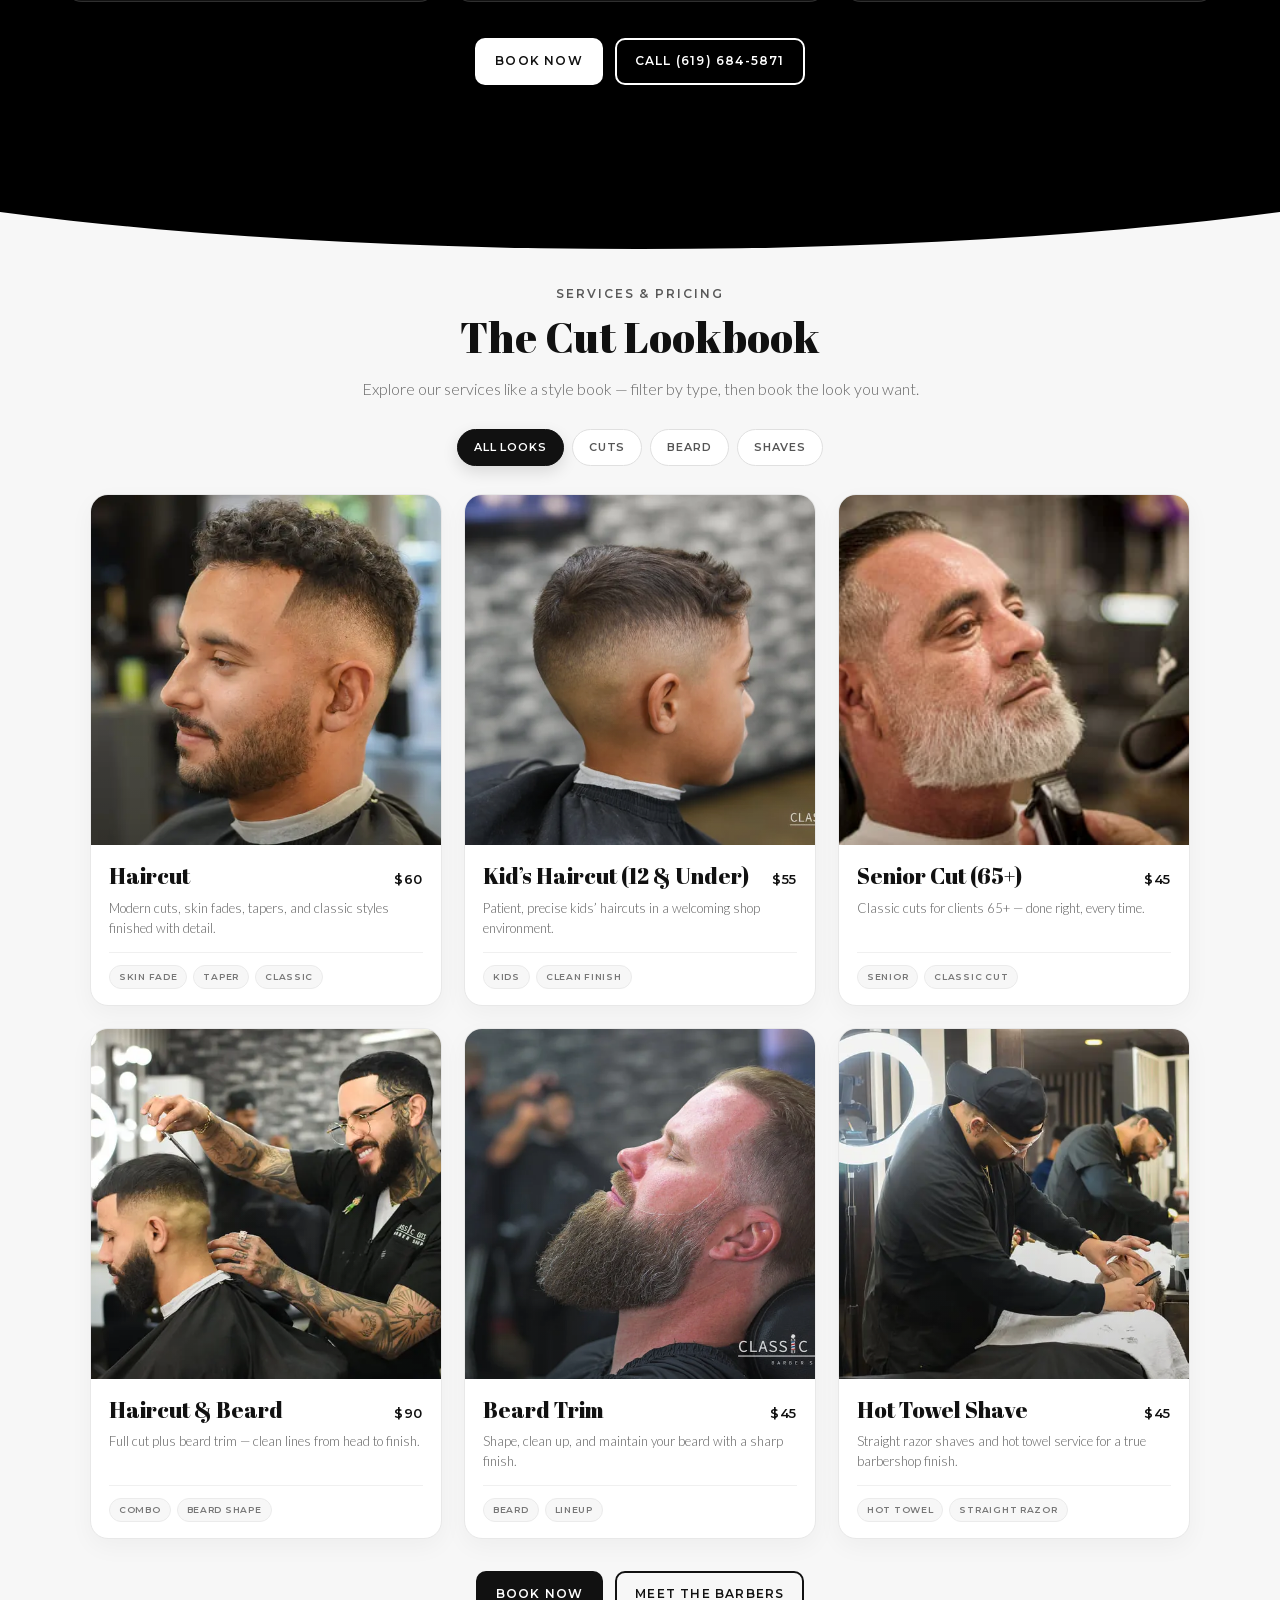
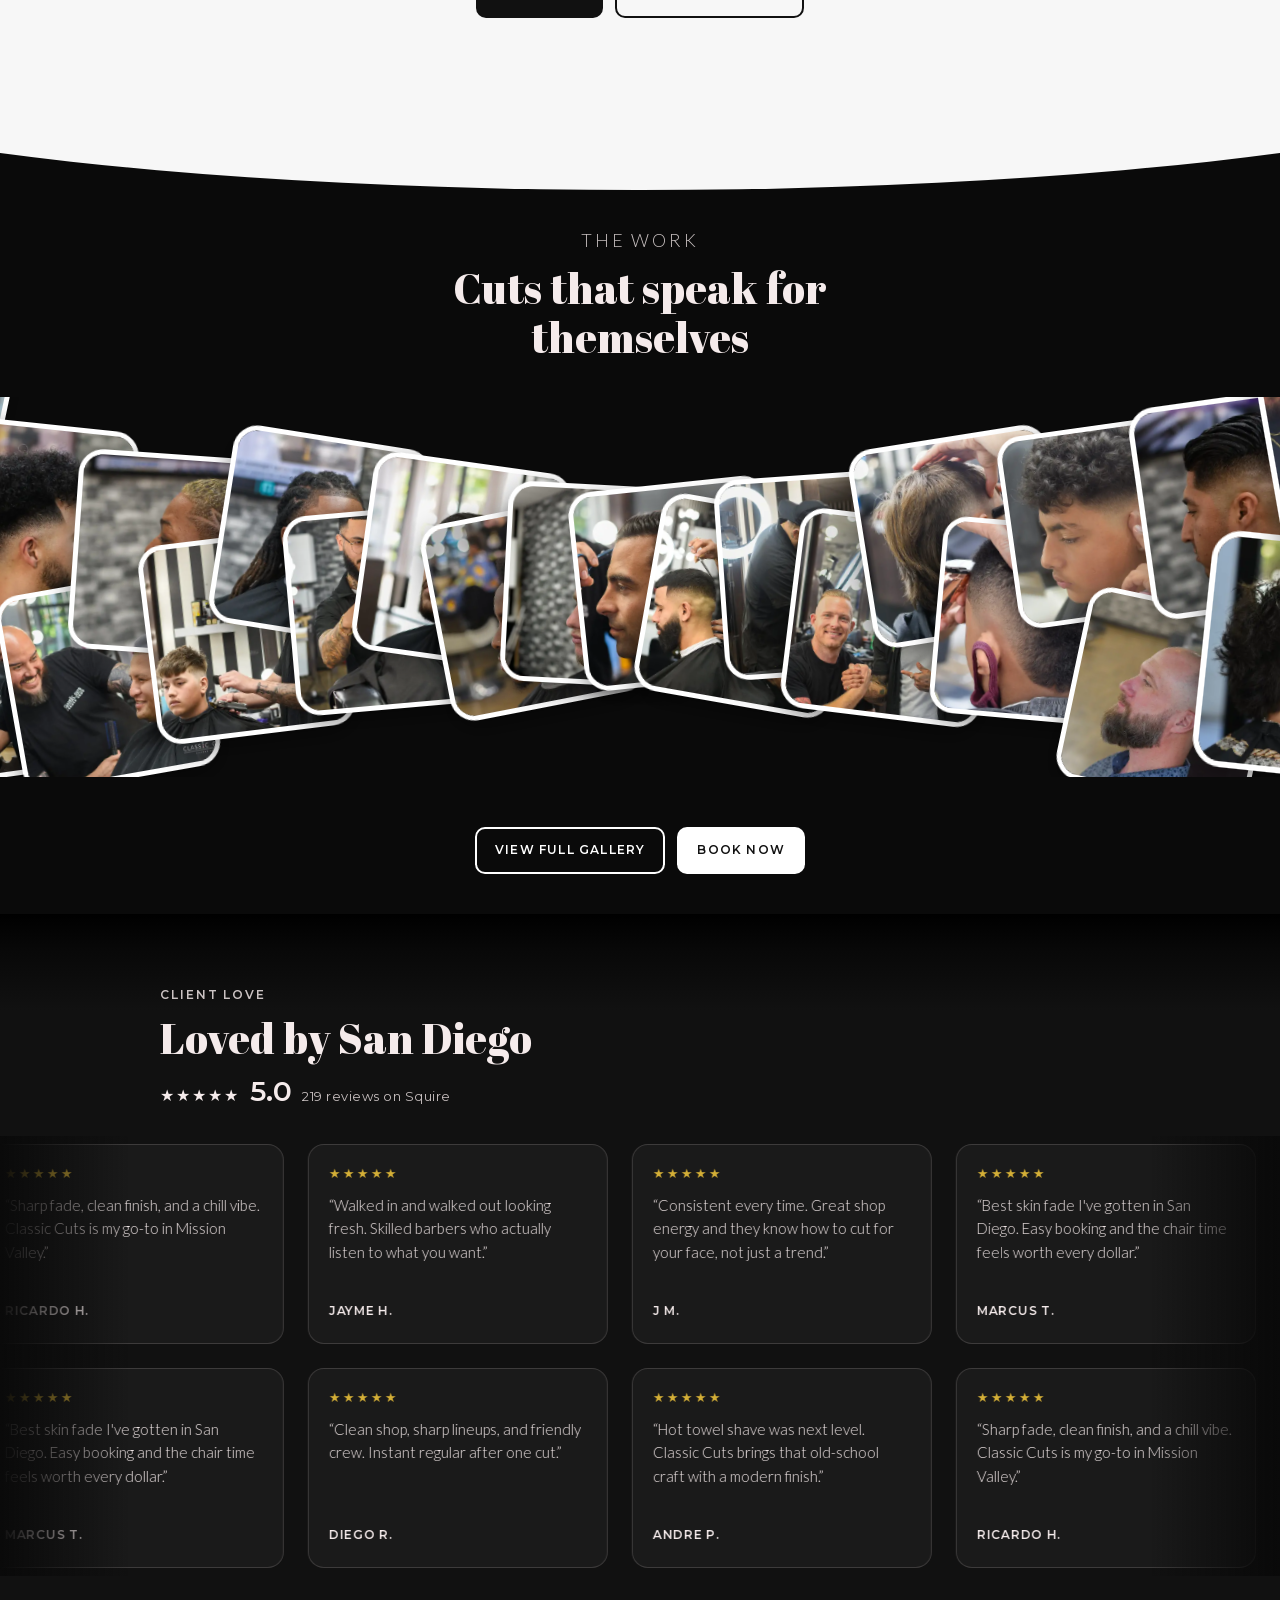
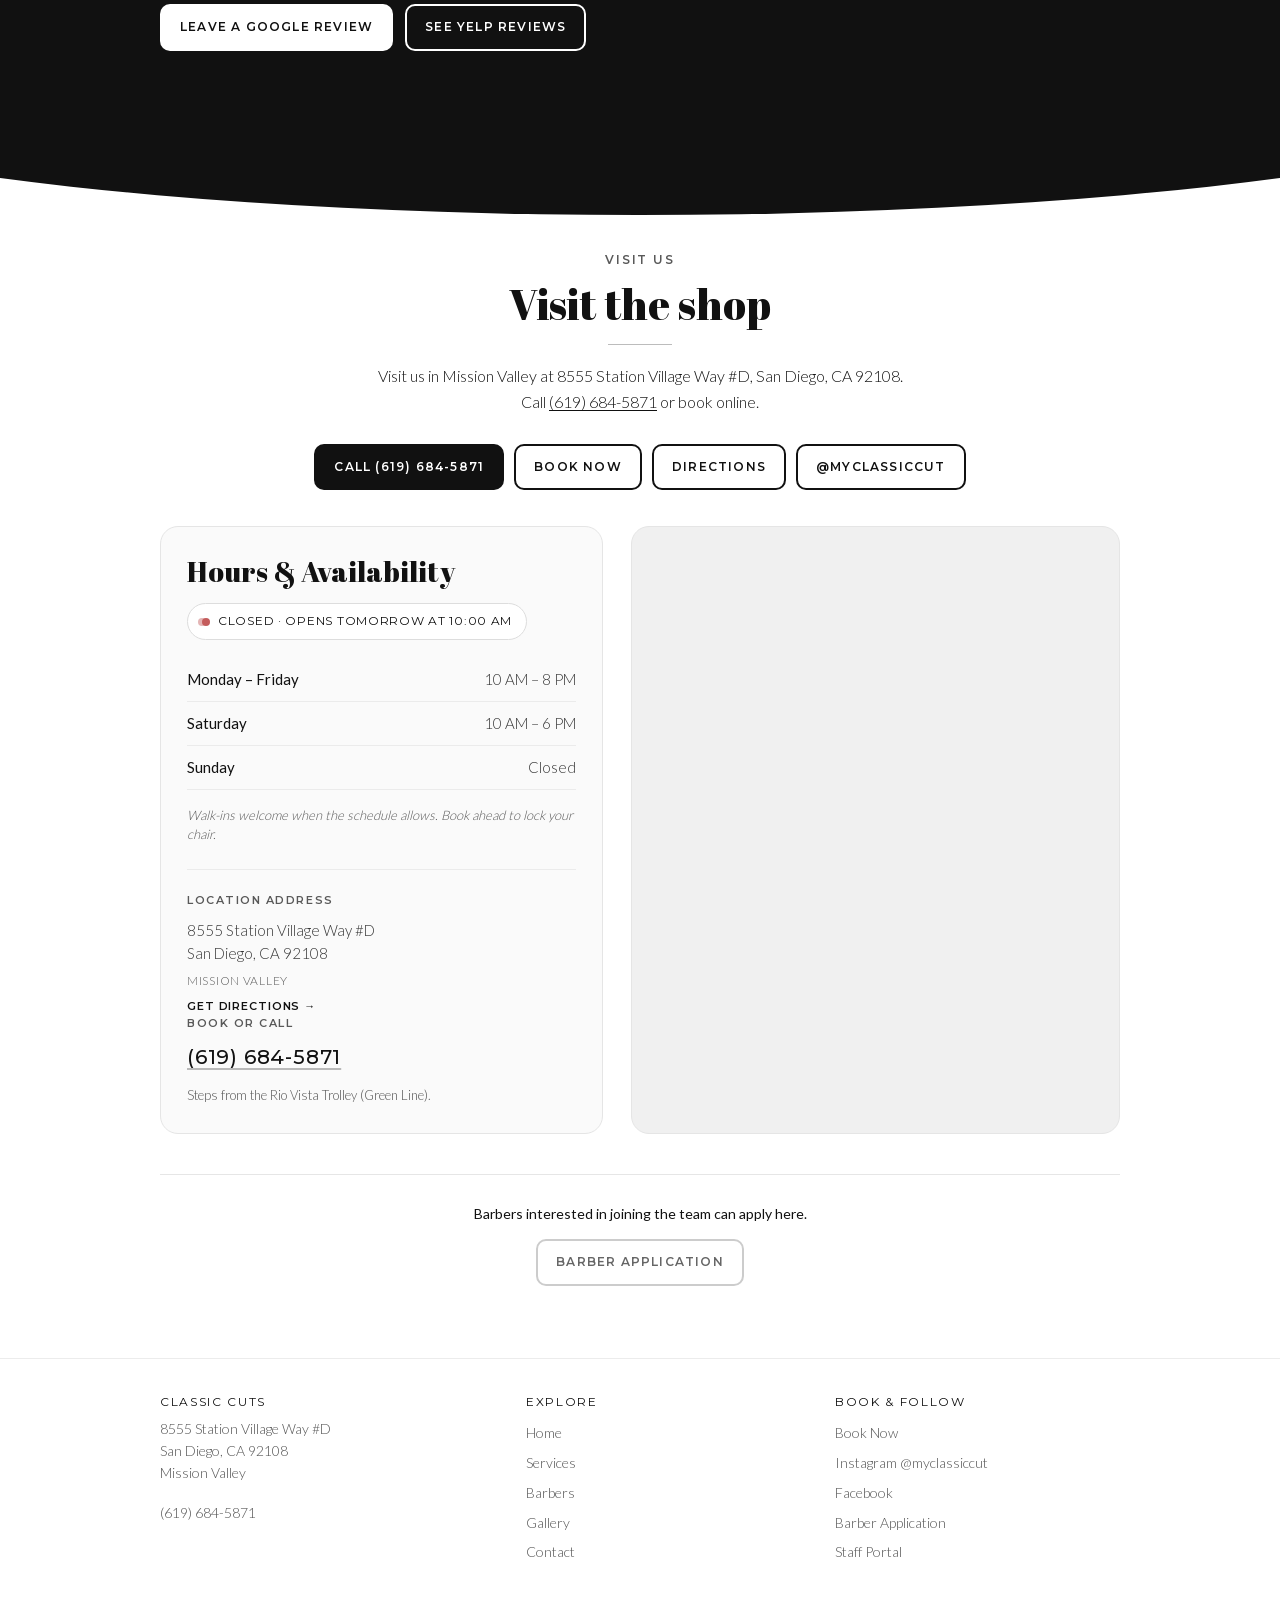
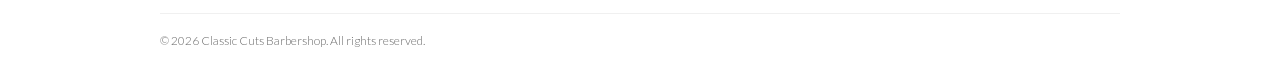
==== commit 587ab194: "feat(nav): add Staff Portal link to Barbers dropdown and footer Add a "Staff Portal" link to the Boo" ====
--- a/index.html
+++ b/index.html
@@ -111,7 +111,7 @@
 .cc-hero-btn--ghost{border:1px solid rgba(255,255,255,.55);color:#fff}
 .cc-mobile-nav{display:none}</style>
 <link rel="stylesheet" href="/assets/css/cc-home-app.css?v=20260826a" />
-<link rel="stylesheet" href="/assets/css/cc-mega-barbers.css?v=20261013a" media="print" onload="this.media='all'" />
+<link rel="stylesheet" href="/assets/css/cc-mega-barbers.css?v=20261013b" media="print" onload="this.media='all'" />
 <link rel="stylesheet" href="/assets/css/BounceCards.css?v=20260826a" media="print" onload="this.media='all'" />
 <link rel="stylesheet" href="/assets/css/PixelSwap.css?v=20260814s" media="print" onload="this.media='all'" />
 <link rel="stylesheet" href="/assets/css/cc-reviews-carousel.css?v=20260814s" media="print" onload="this.media='all'" />
@@ -121,7 +121,7 @@
 <link rel="stylesheet" href="/assets/css/PixelSwap.css?v=20260814s" />
 <link rel="stylesheet" href="/assets/css/cc-reviews-carousel.css?v=20260814s" />
 <link rel="stylesheet" href="/assets/css/cc-services-menu.css?v=20260814s" />
-<link rel="stylesheet" href="/assets/css/cc-mega-barbers.css?v=20261013a" />
+<link rel="stylesheet" href="/assets/css/cc-mega-barbers.css?v=20261013b" />
 </noscript>
 <script src="/assets/js/cc-business.js?v=20260830b" defer></script>
 <script src="/assets/js/cc-nav.js?v=20261013a" defer></script>
@@ -193,6 +193,7 @@
             <li><a href="tel:6196845871">Call (619) 684-5871</a></li>
             <li><a href="https://www.google.com/maps/dir/?api=1&destination=8555+Station+Village+Way,+San+Diego,+CA+92108" target="_blank" rel="noopener noreferrer">Get directions</a></li>
             <li><a href="https://www.instagram.com/myclassiccut/" target="_blank" rel="noopener noreferrer">Instagram</a></li>
+            <li class="cc-mega__staff"><a href="https://booking.fpdesigner.com/staff/classic-cuts/login">Staff Portal</a></li>
           </ul>
         </div>
       </div>
@@ -588,7 +589,8 @@
           <a href="/book">Book Now</a><br>
           <a href="https://www.instagram.com/myclassiccut/" target="_blank" rel="noopener noreferrer">Instagram @myclassiccut</a><br>
           <a href="https://www.facebook.com/myclassiccut/" target="_blank" rel="noopener noreferrer">Facebook</a><br>
-          <a href="/apply">Barber Application</a>
+          <a href="/apply">Barber Application</a><br>
+          <a href="https://booking.fpdesigner.com/staff/classic-cuts/login">Staff Portal</a>
         </p>
       </div>
       <p class="cc-footer__copy">© 2026 Classic Cuts Barbershop. All rights reserved.</p>
--- a/assets/css/cc-mega-barbers.css
+++ b/assets/css/cc-mega-barbers.css
@@ -29,7 +29,46 @@
 }
 
 .cc-mega .cc-mega__col:not(.cc-mega__col--primary) .cc-mega__links {
-  gap: 8px;
+  gap: 5px;
+}
+
+.cc-mega .cc-mega__col:not(.cc-mega__col--primary) .cc-mega__label {
+  margin-bottom: 8px;
+}
+
+/* Block-level rows (the base inline-block leaves ~7px of baseline slack per row). */
+.cc-mega .cc-mega__col:not(.cc-mega__col--primary) .cc-mega__links a {
+  display: block;
+  padding: 1.5px 0;
+}
+
+/* "Staff Portal": an internal/team destination — set apart by a hairline and a
+   small lock, kept as quiet as the other shortcuts. The icon is CSS-only. */
+.cc-mega .cc-mega__links .cc-mega__staff {
+  margin-top: 3px;
+  padding-top: 8px;
+  border-top: 1px solid #ececec;
+}
+
+.cc-mega .cc-mega__col:not(.cc-mega__col--primary) .cc-mega__links .cc-mega__staff a {
+  display: flex;
+  align-items: center;
+  gap: 7px;
+  color: #6e6e73;
+}
+
+.cc-mega .cc-mega__col:not(.cc-mega__col--primary) .cc-mega__links .cc-mega__staff a:hover {
+  color: #000000;
+}
+
+.cc-mega .cc-mega__staff a::before {
+  content: "";
+  flex: 0 0 12px;
+  width: 12px;
+  height: 12px;
+  background: currentColor;
+  -webkit-mask: url("data:image/svg+xml,%3Csvg xmlns='http://www.w3.org/2000/svg' viewBox='0 0 16 16'%3E%3Cpath d='M4.5 7V5a3.5 3.5 0 0 1 7 0v2h.5A1.5 1.5 0 0 1 13.5 8.5v5A1.5 1.5 0 0 1 12 15H4a1.5 1.5 0 0 1-1.5-1.5v-5A1.5 1.5 0 0 1 4 7h.5Zm1.5 0h4V5a2 2 0 0 0-4 0v2Z'/%3E%3C/svg%3E") center / contain no-repeat;
+  mask: url("data:image/svg+xml,%3Csvg xmlns='http://www.w3.org/2000/svg' viewBox='0 0 16 16'%3E%3Cpath d='M4.5 7V5a3.5 3.5 0 0 1 7 0v2h.5A1.5 1.5 0 0 1 13.5 8.5v5A1.5 1.5 0 0 1 12 15H4a1.5 1.5 0 0 1-1.5-1.5v-5A1.5 1.5 0 0 1 4 7h.5Zm1.5 0h4V5a2 2 0 0 0-4 0v2Z'/%3E%3C/svg%3E") center / contain no-repeat;
 }
 
 /* Header row: section label + "View all barbers". */
--- a/assets/css/cc-mega-barbers.css
+++ b/assets/css/cc-mega-barbers.css
@@ -29,7 +29,46 @@
 }
 
 .cc-mega .cc-mega__col:not(.cc-mega__col--primary) .cc-mega__links {
-  gap: 8px;
+  gap: 5px;
+}
+
+.cc-mega .cc-mega__col:not(.cc-mega__col--primary) .cc-mega__label {
+  margin-bottom: 8px;
+}
+
+/* Block-level rows (the base inline-block leaves ~7px of baseline slack per row). */
+.cc-mega .cc-mega__col:not(.cc-mega__col--primary) .cc-mega__links a {
+  display: block;
+  padding: 1.5px 0;
+}
+
+/* "Staff Portal": an internal/team destination — set apart by a hairline and a
+   small lock, kept as quiet as the other shortcuts. The icon is CSS-only. */
+.cc-mega .cc-mega__links .cc-mega__staff {
+  margin-top: 3px;
+  padding-top: 8px;
+  border-top: 1px solid #ececec;
+}
+
+.cc-mega .cc-mega__col:not(.cc-mega__col--primary) .cc-mega__links .cc-mega__staff a {
+  display: flex;
+  align-items: center;
+  gap: 7px;
+  color: #6e6e73;
+}
+
+.cc-mega .cc-mega__col:not(.cc-mega__col--primary) .cc-mega__links .cc-mega__staff a:hover {
+  color: #000000;
+}
+
+.cc-mega .cc-mega__staff a::before {
+  content: "";
+  flex: 0 0 12px;
+  width: 12px;
+  height: 12px;
+  background: currentColor;
+  -webkit-mask: url("data:image/svg+xml,%3Csvg xmlns='http://www.w3.org/2000/svg' viewBox='0 0 16 16'%3E%3Cpath d='M4.5 7V5a3.5 3.5 0 0 1 7 0v2h.5A1.5 1.5 0 0 1 13.5 8.5v5A1.5 1.5 0 0 1 12 15H4a1.5 1.5 0 0 1-1.5-1.5v-5A1.5 1.5 0 0 1 4 7h.5Zm1.5 0h4V5a2 2 0 0 0-4 0v2Z'/%3E%3C/svg%3E") center / contain no-repeat;
+  mask: url("data:image/svg+xml,%3Csvg xmlns='http://www.w3.org/2000/svg' viewBox='0 0 16 16'%3E%3Cpath d='M4.5 7V5a3.5 3.5 0 0 1 7 0v2h.5A1.5 1.5 0 0 1 13.5 8.5v5A1.5 1.5 0 0 1 12 15H4a1.5 1.5 0 0 1-1.5-1.5v-5A1.5 1.5 0 0 1 4 7h.5Zm1.5 0h4V5a2 2 0 0 0-4 0v2Z'/%3E%3C/svg%3E") center / contain no-repeat;
 }
 
 /* Header row: section label + "View all barbers". */
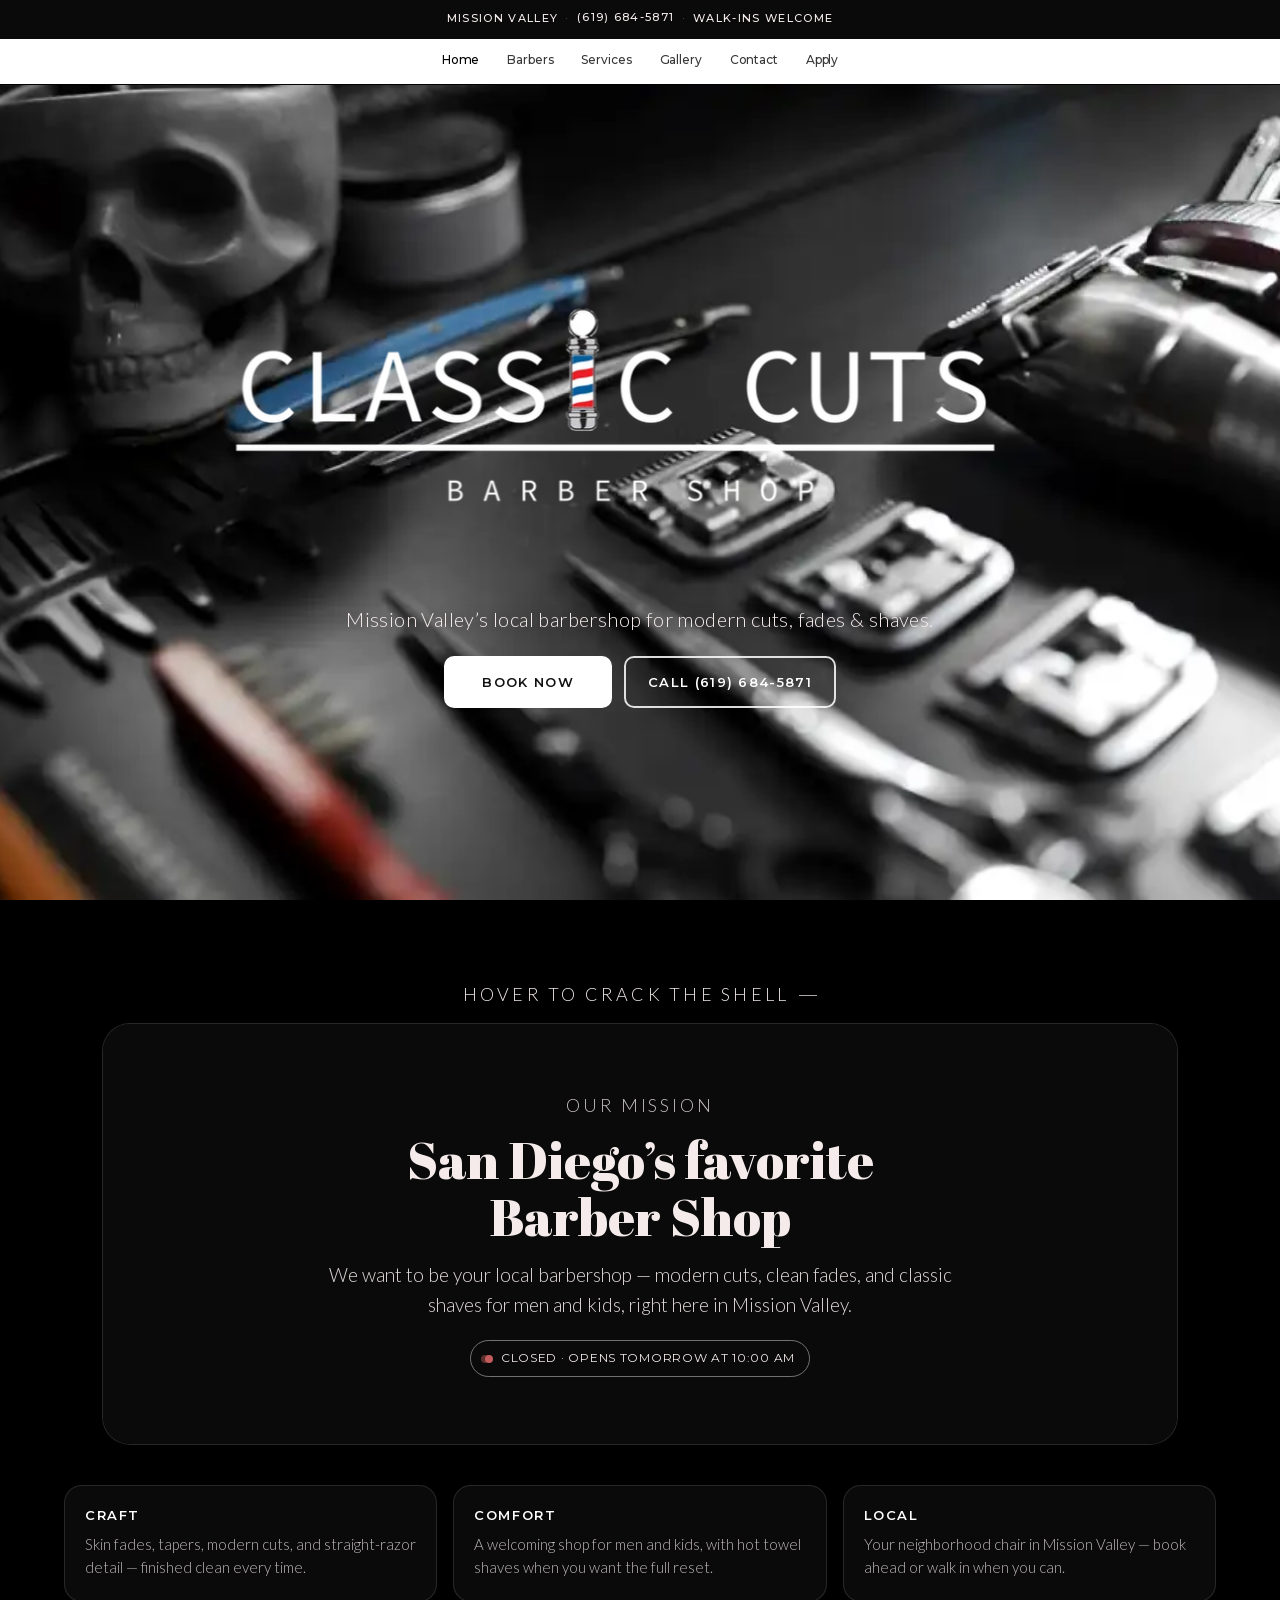
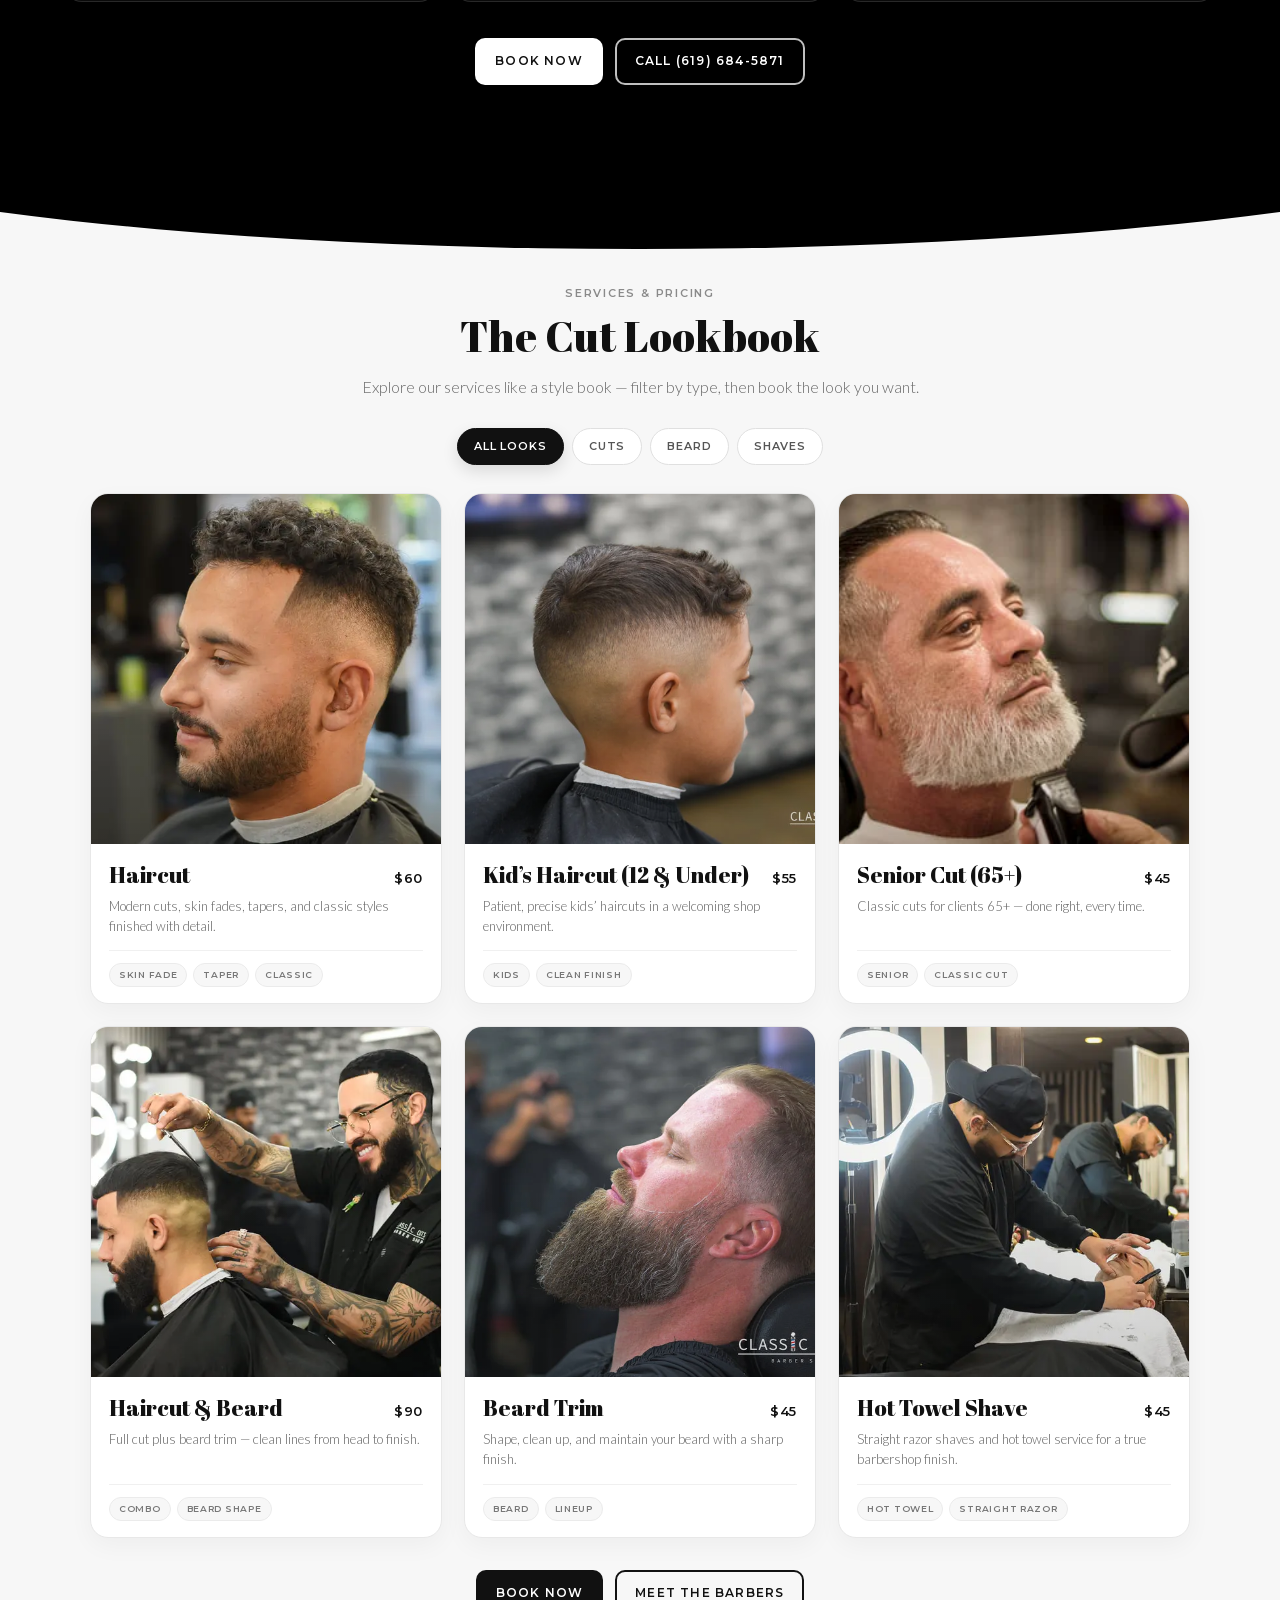
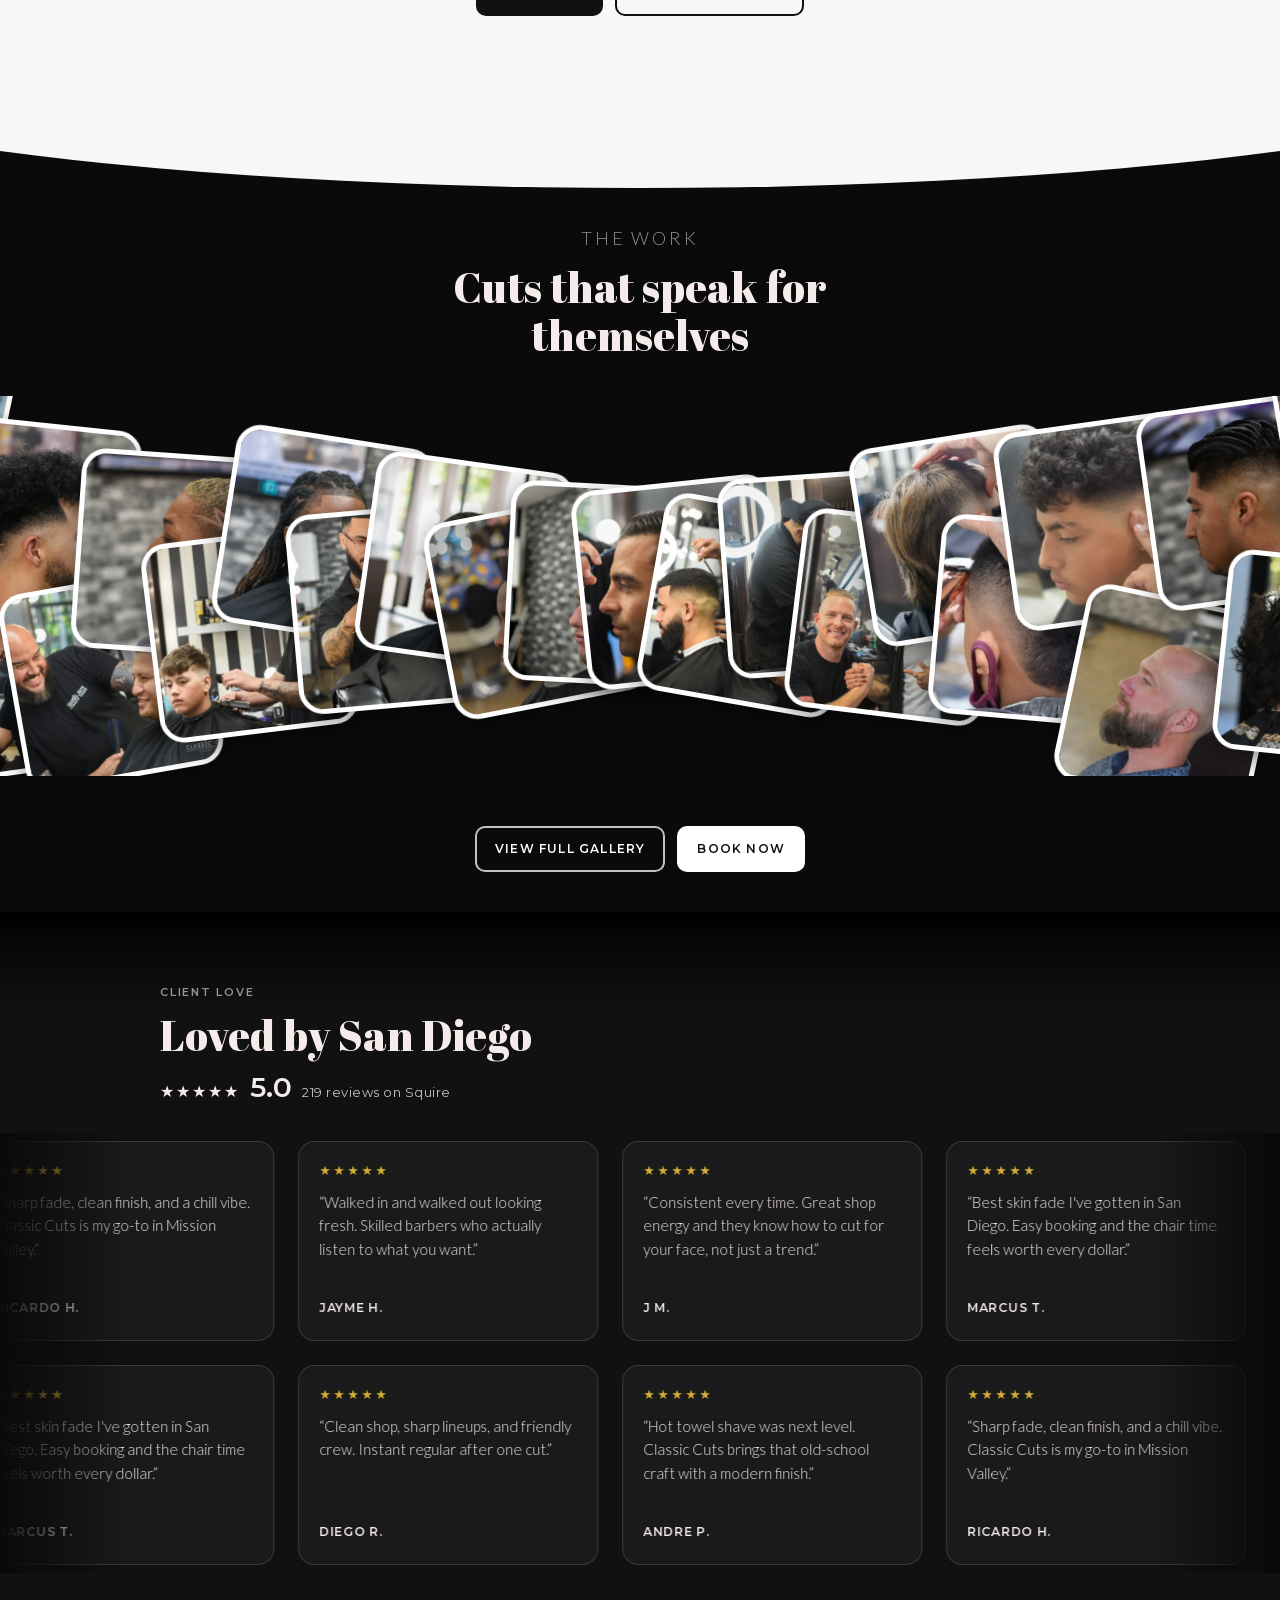
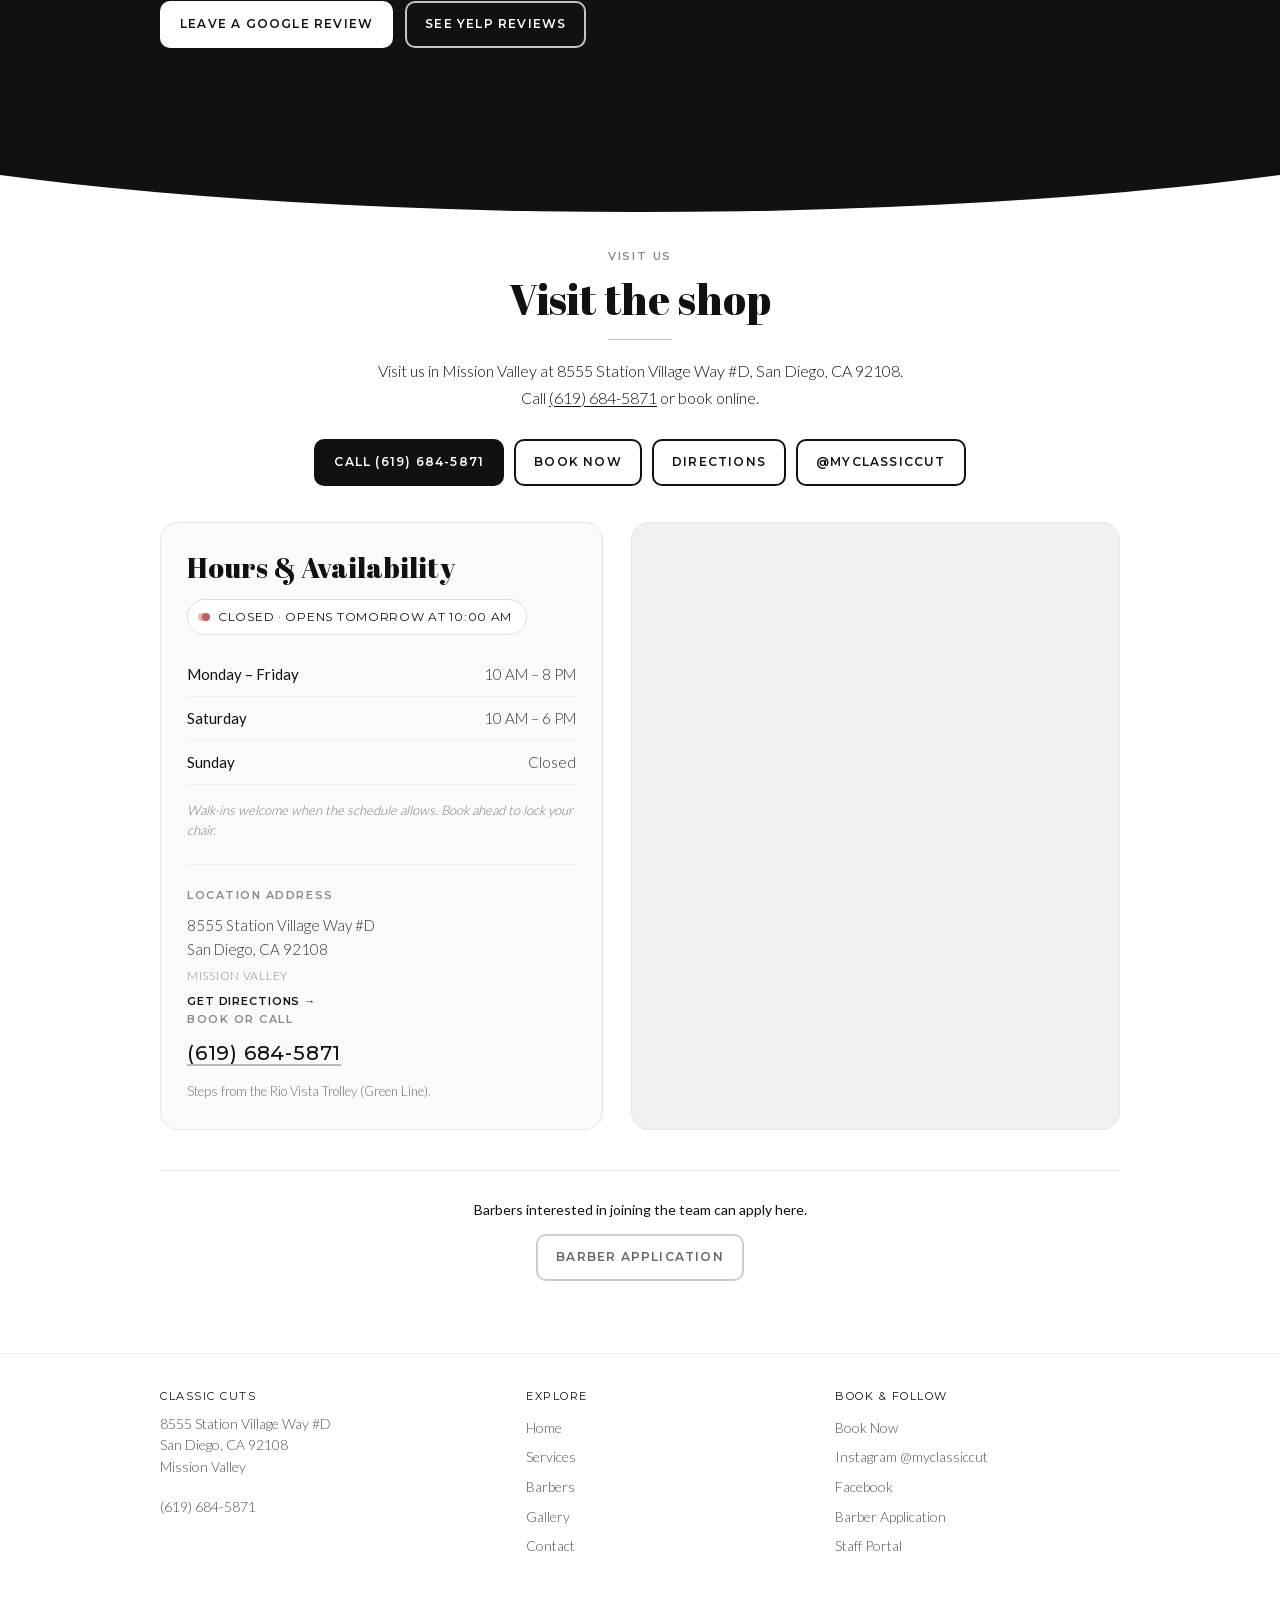
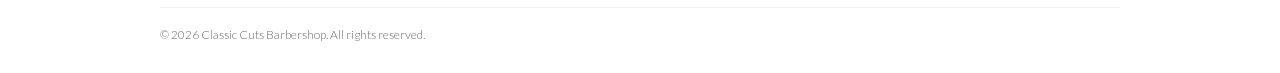
==== commit 73d00bb0: "feat(a11y): mobile drawer parity, touch Barbers menu, keyboard mission card, touch reviews, 44px tap" ====
--- a/index.html
+++ b/index.html
@@ -110,23 +110,23 @@
 .cc-hero-btn--primary{background:#fff;color:#111}
 .cc-hero-btn--ghost{border:1px solid rgba(255,255,255,.55);color:#fff}
 .cc-mobile-nav{display:none}</style>
-<link rel="stylesheet" href="/assets/css/cc-home-app.css?v=20260826a" />
-<link rel="stylesheet" href="/assets/css/cc-mega-barbers.css?v=20261013b" media="print" onload="this.media='all'" />
+<link rel="stylesheet" href="/assets/css/cc-home-app.css?v=20261014a" />
+<link rel="stylesheet" href="/assets/css/cc-mega-barbers.css?v=20261014a" media="print" onload="this.media='all'" />
 <link rel="stylesheet" href="/assets/css/BounceCards.css?v=20260826a" media="print" onload="this.media='all'" />
 <link rel="stylesheet" href="/assets/css/PixelSwap.css?v=20260814s" media="print" onload="this.media='all'" />
-<link rel="stylesheet" href="/assets/css/cc-reviews-carousel.css?v=20260814s" media="print" onload="this.media='all'" />
-<link rel="stylesheet" href="/assets/css/cc-services-menu.css?v=20260814s" media="print" onload="this.media='all'" />
+<link rel="stylesheet" href="/assets/css/cc-reviews-carousel.css?v=20261014a" media="print" onload="this.media='all'" />
+<link rel="stylesheet" href="/assets/css/cc-services-menu.css?v=20261014a" media="print" onload="this.media='all'" />
 <noscript>
 <link rel="stylesheet" href="/assets/css/BounceCards.css?v=20260826a" />
 <link rel="stylesheet" href="/assets/css/PixelSwap.css?v=20260814s" />
-<link rel="stylesheet" href="/assets/css/cc-reviews-carousel.css?v=20260814s" />
-<link rel="stylesheet" href="/assets/css/cc-services-menu.css?v=20260814s" />
-<link rel="stylesheet" href="/assets/css/cc-mega-barbers.css?v=20261013b" />
+<link rel="stylesheet" href="/assets/css/cc-reviews-carousel.css?v=20261014a" />
+<link rel="stylesheet" href="/assets/css/cc-services-menu.css?v=20261014a" />
+<link rel="stylesheet" href="/assets/css/cc-mega-barbers.css?v=20261014a" />
 </noscript>
 <script src="/assets/js/cc-business.js?v=20260830b" defer></script>
-<script src="/assets/js/cc-nav.js?v=20261013a" defer></script>
+<script src="/assets/js/cc-nav.js?v=20261014a" defer></script>
 <script src="/assets/js/cc-hero-video.js?v=20260814s" defer></script>
-<script src="/assets/js/cc-home-defer.js?v=20260826c" defer></script>
+<script src="/assets/js/cc-home-defer.js?v=20261014a" defer></script>
 </head>
 <body class="cc-page-home">
   <div class="cc-announce" role="banner">
@@ -205,13 +205,13 @@
       <li class="is-active"><a href="/">Home</a></li>
       <li class="has-mega"><a href="/barbers">Barbers</a>
         <ul class="cc-mega-mobile">
-          <li><a href="/barbers/ray-lopez">Ray Lopez</a></li>
-          <li><a href="/barbers/jay-oceguera">Jay Oceguera</a></li>
-          <li><a href="/barbers/romero">Romero Jorge</a></li>
-          <li><a href="/barbers/colton-ballew">Colton Ballew</a></li>
-          <li><a href="/barbers/will-jaimes">Will Jaimes</a></li>
-          <li><a href="/barbers/tammy">Tammy</a></li>
-          <li><a href="/barbers/tevel">Tevel</a></li>
+          <li><a class="cc-mobile-barber" href="/barbers/ray-lopez"><span class="cc-mega__avatar"><img src="/assets/images/barbers/ray.jpg" alt="" width="44" height="44" loading="lazy" decoding="async" /></span><span class="cc-mega__name">Ray Lopez</span></a></li>
+          <li><a class="cc-mobile-barber" href="/barbers/jay-oceguera"><span class="cc-mega__avatar"><img src="/assets/images/barbers/jay.jpg" alt="" width="44" height="44" loading="lazy" decoding="async" /></span><span class="cc-mega__name">Jay Oceguera</span></a></li>
+          <li><a class="cc-mobile-barber" href="/barbers/romero"><span class="cc-mega__avatar"><img src="/assets/images/barbers/romero.png" alt="" width="44" height="44" loading="lazy" decoding="async" /></span><span class="cc-mega__name">Romero Jorge</span></a></li>
+          <li><a class="cc-mobile-barber" href="/barbers/colton-ballew"><span class="cc-mega__avatar"><img src="/assets/images/barbers/colton.png" alt="" width="44" height="44" loading="lazy" decoding="async" /></span><span class="cc-mega__name">Colton Ballew</span></a></li>
+          <li><a class="cc-mobile-barber" href="/barbers/will-jaimes"><span class="cc-mega__avatar"><img src="/assets/images/barbers/will.png" alt="" width="44" height="44" loading="lazy" decoding="async" /></span><span class="cc-mega__name">Will Jaimes</span></a></li>
+          <li><a class="cc-mobile-barber" href="/barbers/tammy"><span class="cc-mega__avatar" aria-hidden="true">T</span><span class="cc-mega__name">Tammy</span></a></li>
+          <li><a class="cc-mobile-barber" href="/barbers/tevel"><span class="cc-mega__avatar"><img src="/assets/images/barbers/tevel.jpg" alt="" width="44" height="44" loading="lazy" decoding="async" /></span><span class="cc-mega__name">Tevel</span></a></li>
         </ul>
       </li>
       <li><a href="/services">Services</a></li>
@@ -222,6 +222,11 @@
     <div class="cc-mobile-actions">
       <a class="cc-btn cc-btn--light" href="/book">Book Now</a>
       <a class="cc-btn cc-btn--ghost-light" href="tel:6196845871">Call (619) 684-5871</a>
+    </div>
+    <div class="cc-mobile-extra">
+      <a href="https://www.google.com/maps/dir/?api=1&destination=8555+Station+Village+Way,+San+Diego,+CA+92108" target="_blank" rel="noopener noreferrer">Directions</a>
+      <a href="https://www.instagram.com/myclassiccut/" target="_blank" rel="noopener noreferrer">Instagram</a>
+      <a class="cc-mobile-extra__staff" href="https://booking.fpdesigner.com/staff/classic-cuts/login">Staff Portal</a>
     </div>
   </nav>
 
--- a/assets/css/cc-home-app.css
+++ b/assets/css/cc-home-app.css
@@ -1,10 +1,2 @@
-html,body.cc-page-home{background:#000!important;color:#f5ebeb}*,*::before,*::after{box-sizing:border-box}html{height:100%;overflow-x:hidden;max-width:100%;-webkit-text-size-adjust:100%}body{margin:0;width:100%;min-height:100%;max-width:100%;overflow-x:hidden;background:#ffffff;color:#2a2a2a;font-family:"Lato","Quattrocento Sans",sans-serif;font-size:16px;font-weight:400;line-height:1.55;-webkit-font-smoothing:antialiased;-moz-osx-font-smoothing:grayscale}img{max-width:100%;height:auto;border:0}a{color:inherit;text-decoration:none;transition:color 200ms ease,opacity 200ms ease,background 200ms ease,border-color 200ms ease}a:hover{color:#000000}h1,h2,h3,h4,h5,h6{margin:0 0 0.6em;color:#111111;font-family:"Abril Fatface","Quattrocento",serif;font-weight:400;line-height:1.15}p{margin:0 0 1em}ul,ol{margin:0;padding:0;list-style:none}button,input,textarea,select{font:inherit}.cc-site{width:100%;min-height:100%}.cc-main{width:100%;background:#ffffff}.cc-container{width:100%;max-width:1100px;margin:0 auto;padding:0 20px}.cc-legacy .container{max-width:960px;margin:0 auto;padding:24px 20px}.cc-legacy .wsite-multicol-table{width:100%;border-collapse:collapse}.cc-legacy .wsite-multicol-col{vertical-align:top}.cc-legacy .wsite-image{margin:0 0 1em}.cc-legacy .wsite-image img{display:inline-block}.cc-legacy .paragraph{margin-bottom:1em;line-height:1.5}.cc-legacy .wsite-spacer{display:block}.cc-legacy .wsite-button,.cc-legacy a.wsite-button{display:inline-block;padding:10px 16px;background:#111111;color:#ffffff !important;font-family:"Montserrat",sans-serif;font-size:12px;font-weight:600;letter-spacing:0.08em;text-transform:uppercase;border-radius:8px}.cc-legacy .wsite-button-inner{color:inherit}.cc-legacy .wsite-social{display:flex;gap:10px;align-items:center}.cc-legacy .wsite-social-item{display:inline-flex;align-items:center;justify-content:center;width:36px;height:36px;border-radius:999px;background:#111111;color:#ffffff;font-size:11px;font-weight:700;letter-spacing:0.04em}.cc-legacy .wsite-social-facebook::before{content:"f"}.cc-legacy .wsite-social-instagram::before{content:"ig"}.cc-legacy .wsite-social-mail::before{content:"@"}.cc-legacy .wsite-social-item-inner{display:none}@media screen and (max-width:767px){.cc-legacy .wsite-multicol-table,.cc-legacy .wsite-multicol-tbody,.cc-legacy .wsite-multicol-tr,.cc-legacy .wsite-multicol-col{display:block;width:100% !important}.cc-legacy .wsite-multicol-col{padding:0 !important;margin-bottom:24px}}.cc-form{max-width:520px;display:grid;gap:14px}.cc-form__row{display:grid;gap:14px}@media screen and (min-width:640px){.cc-form__row--2{grid-template-columns:1fr 1fr}}.cc-form label{display:block;margin-bottom:6px;font-family:"Montserrat",sans-serif;font-size:11px;font-weight:600;letter-spacing:0.08em;text-transform:uppercase;color:#444444}.cc-form input,.cc-form textarea,.cc-form select{width:100%;padding:12px 14px;border:1px solid #d8d8d8;border-radius:10px;background:#ffffff;color:#111111}.cc-form input:focus,.cc-form textarea:focus,.cc-form select:focus{outline:none;border-color:#111111}.cc-form textarea{min-height:120px;resize:vertical}.cc-form__submit{display:inline-flex;align-items:center;justify-content:center;width:fit-content;padding:12px 22px;border:0;border-radius:10px;background:#111111;color:#ffffff;font-family:"Montserrat",sans-serif;font-size:12px;font-weight:600;letter-spacing:0.1em;text-transform:uppercase;cursor:pointer}.cc-form__submit:hover{background:#333333}.cc-form__note{font-size:13px;color:#666666}.cc-page-pad{padding:48px 20px 72px;max-width:1100px;margin:0 auto}.cc-btn{display:inline-flex;align-items:center;justify-content:center;padding:12px 18px;border-radius:10px;font-family:"Montserrat",sans-serif;font-size:12px;font-weight:600;letter-spacing:0.1em;text-transform:uppercase;text-decoration:none !important;border:2px solid transparent;transition:background 200ms ease,color 200ms ease,border-color 200ms ease}.cc-btn--dark{background:#111111;color:#ffffff !important}.cc-btn--dark:hover{background:#333333;color:#ffffff !important}.cc-btn--light{background:#ffffff;color:#111111 !important}.cc-btn--light:hover{background:transparent;color:#ffffff !important;border-color:#ffffff}.cc-btn--ghost-light{background:transparent;color:#ffffff !important;border-color:#ffffff}.cc-btn--ghost-light:hover{background:#ffffff;color:#111111 !important}.cc-btn--ghost-dark{background:transparent;color:#111111 !important;border-color:#111111}.cc-btn--ghost-dark:hover{background:#111111;color:#ffffff !important}.cc-btn--quiet{background:transparent;color:#666666 !important;border-color:#cccccc}.cc-btn--quiet:hover{color:#111111 !important;border-color:#111111}.cc-mobile-actions .cc-btn{width:100%}.cc-footer{background:#ffffff;border-top:1px solid #ececec;padding:36px 24px 28px}.cc-footer__inner{max-width:960px;margin:0 auto;display:grid;grid-template-columns:1.2fr 1fr 1fr;gap:24px;align-items:start}.cc-footer h4{margin:0 0 10px;font-family:"Montserrat",sans-serif;font-size:11px;letter-spacing:0.14em;text-transform:uppercase;color:#111111}.cc-footer p,.cc-footer a{color:#555555;font-family:"Lato",sans-serif;font-size:14px;font-weight:300;line-height:1.55;text-decoration:none}.cc-footer a{display:inline-block;min-height:24px;padding:4px 0;line-height:1.5}.cc-footer a:hover{color:#111111}.cc-footer__copy{grid-column:1 / -1;margin:8px 0 0;padding-top:18px;border-top:1px solid #ececec;font-size:12px !important;color:#666666 !important}@media screen and (max-width:767px){.cc-footer__inner{grid-template-columns:1fr}}.cc-legacy .imageGallery{display:grid !important;grid-template-columns:repeat(3,1fr);gap:10px;line-height:0 !important;overflow:hidden}.cc-legacy .imageGallery>div{float:none !important;width:100% !important;margin:0 !important}.cc-legacy .imageGallery .galleryImageHolder{padding:0 0 75% !important;border-radius:10px;overflow:hidden;background:#111}.cc-legacy .imageGallery img.galleryImage{width:100% !important;height:100% !important;max-width:none !important;left:0 !important;top:0 !important;object-fit:cover}@media screen and (max-width:767px){.cc-legacy .imageGallery{grid-template-columns:repeat(2,1fr)}}:root{--cc-announce-h:36px;--cc-nav-h:48px;--cc-chrome-h:calc(var(--cc-announce-h) + var(--cc-nav-h));--cc-ink:#0a0a0a;--cc-cream:#f5ebeb}.cc-announce{position:fixed;top:0;left:0;right:0;z-index:40;display:flex;align-items:center;justify-content:center;flex-wrap:wrap;row-gap:2px;height:auto;min-height:var(--cc-announce-h);padding:10px 16px;box-sizing:border-box;background:var(--cc-ink);color:var(--cc-cream);text-align:center;font-family:"Montserrat","Quattrocento Sans",sans-serif;font-size:11px;font-weight:500;letter-spacing:0.12em;text-transform:uppercase;line-height:1.45;overflow:visible;-webkit-backface-visibility:hidden;backface-visibility:hidden;transform:translateZ(0)}.cc-announce::after{content:"";position:absolute;left:0;right:0;bottom:-1px;height:2px;background:var(--cc-ink);pointer-events:none;z-index:1}.cc-announce a{color:var(--cc-cream);text-decoration:none;border-bottom:1px solid transparent;transition:border-color 200ms ease,opacity 200ms ease}.cc-announce a:hover{color:#ffffff;border-bottom-color:rgba(245,235,235,0.55)}.cc-announce__sep{display:inline-block;margin:0 0.65em;opacity:0.35}@media screen and (max-width:560px){.cc-announce{font-size:10px;letter-spacing:0.05em;padding:12px 10px;line-height:1.45}.cc-announce__sep{margin:0 0.4em}}@media screen and (max-width:767px){:root{--cc-announce-h:48px;--cc-nav-h:50px}}.cc-site{padding-top:var(--cc-chrome-h)}.cc-nav-book{display:none}:root{--cc-nav-bg:#ffffff;--cc-nav-text:#1d1d1f;--cc-nav-muted:#6e6e73;--cc-mega-bg:#ffffff;--cc-nav-h:48px}.cc-header{position:fixed;top:calc(var(--cc-announce-h,36px) - 1px);left:0;right:0;z-index:39;width:100%;background:#ffffff;border-bottom:1px solid #ececec;-webkit-backface-visibility:hidden;backface-visibility:hidden;transform:translateZ(0)}.cc-header.is-mega-open{border-bottom:none;background:#ffffff;border-bottom-left-radius:0;border-bottom-right-radius:0}.cc-header__bar{display:none}.cc-header__nav{min-height:var(--cc-nav-h,48px);display:flex;align-items:center;background:#ffffff}.cc-nav-shell{width:100%;max-width:1080px;margin:0 auto;padding:0 22px;display:flex;align-items:center;justify-content:center;gap:12px}.cc-header__mark,.cc-header__book{display:none !important}.cc-nav{display:flex;flex:0 1 auto;flex-wrap:nowrap;align-items:center;justify-content:center;gap:0;margin:0;padding:0;list-style:none}.cc-nav>li{position:static}.cc-nav>li>a{display:flex;align-items:center;height:var(--cc-nav-h,48px);padding:0 14px;color:var(--cc-nav-text);font-family:"Montserrat",-apple-system,BlinkMacSystemFont,"Segoe UI",sans-serif;font-size:12px;font-weight:500;letter-spacing:-0.01em;text-transform:none;line-height:1;opacity:0.88;text-decoration:none;white-space:nowrap}.cc-nav>li>a:hover,.cc-nav>li.is-active>a,.cc-nav>li.is-open>a{opacity:1;color:#000000}.cc-mega{display:none;position:absolute;left:0;right:0;top:100%;z-index:38;margin-top:-1px;padding-top:1px;background:#ffffff !important;background-color:#ffffff !important;border:0;border-bottom-left-radius:18px;border-bottom-right-radius:18px;box-shadow:0 1px 0 #ffffff,0 22px 44px rgba(0,0,0,0.16);overflow:hidden;isolation:isolate;-webkit-backface-visibility:hidden;backface-visibility:hidden;transform:translateZ(0)}.cc-mega.is-open{display:block;animation:cc-mega-in 160ms ease}@keyframes cc-mega-in{from{transform:translate3d(0,-6px,0)}to{transform:translate3d(0,0,0)}}.cc-mega__inner{max-width:720px;margin:0 auto;padding:40px 48px 48px;display:grid;grid-template-columns:minmax(240px,1.5fr) minmax(180px,1fr);gap:48px}.cc-mega__label{margin:0 0 14px;color:#6e6e73;font-family:"Montserrat",-apple-system,BlinkMacSystemFont,sans-serif;font-size:12px;font-weight:500;letter-spacing:-0.01em}.cc-mega__links{list-style:none;margin:0;padding:0;display:grid;gap:10px}.cc-mega__links a{display:inline-block;color:#1d1d1f;font-family:"Montserrat",-apple-system,BlinkMacSystemFont,sans-serif;font-size:14px;font-weight:500;letter-spacing:-0.01em;text-decoration:none;line-height:1.25}.cc-mega__links a:hover{color:#000000;text-decoration:underline;text-underline-offset:3px}.cc-mega__links--lg{gap:12px}.cc-mega__links--lg a{font-size:24px;font-weight:600;letter-spacing:-0.02em;line-height:1.15}.cc-mega__links--lg a.cc-mega__soft{font-size:17px;font-weight:600;color:#06c;margin-top:6px}.cc-mega__links--lg a.cc-mega__soft:hover{color:#0077ed}.cc-nav-backdrop{display:none;position:fixed;inset:0;z-index:37;background:rgba(0,0,0,0.28);-webkit-backdrop-filter:blur(14px) saturate(120%);backdrop-filter:blur(14px) saturate(120%);opacity:0;transition:opacity 200ms ease}.cc-nav-backdrop.is-open{display:block;opacity:1}.cc-nav__sub{display:none !important}.cc-hamburger{display:none;position:absolute;top:50%;right:10px;left:auto;transform:translateY(-50%);width:44px;height:44px;padding:0;border:0;background:transparent;cursor:pointer;z-index:6}.cc-hamburger span,.cc-hamburger span::before,.cc-hamburger span::after{position:relative;display:block;width:18px;height:1.5px;margin:0 auto;background:#1d1d1f;content:"";transition:transform 200ms ease,top 200ms ease,background 200ms ease}.cc-hamburger span{top:0}.cc-hamburger span::before{top:-6px;position:absolute;left:0}.cc-hamburger span::after{top:6px;position:absolute;left:0}body.nav-open .cc-hamburger span{background:transparent}body.nav-open .cc-hamburger span::before{top:0;transform:rotate(45deg)}body.nav-open .cc-hamburger span::after{top:0;transform:rotate(-45deg)}.cc-mobile-nav{display:none;position:fixed;top:var(--cc-chrome-h,84px);left:0;right:0;z-index:38;max-height:0;overflow-x:hidden;overflow-y:auto;opacity:0;background:#161617;-webkit-overflow-scrolling:touch;transition:max-height 400ms ease,opacity 300ms ease,padding 300ms ease}.cc-mobile-nav .cc-nav{display:flex;flex-direction:column;flex-wrap:nowrap;align-items:stretch;justify-content:flex-start;width:100%;margin:0;padding:0;list-style:none;gap:0}.cc-mobile-nav .cc-nav>li{position:static;width:100%;display:block}.cc-mobile-nav .cc-nav>li>a{display:block;width:100%;height:auto;padding:14px 22px;color:#f5f5f7 !important;font-family:"Montserrat",sans-serif;font-size:17px;font-weight:500;letter-spacing:-0.02em;line-height:1.25;text-decoration:none;white-space:normal;opacity:1}.cc-mobile-nav a{display:block;padding:14px 22px;color:#f5f5f7;font-family:"Montserrat",sans-serif;font-size:17px;font-weight:500;letter-spacing:-0.02em;text-decoration:none}.cc-mobile-nav .cc-mega-mobile{display:block;width:100%;margin:0 0 8px;padding:0 0 8px;list-style:none;border-bottom:1px solid rgba(255,255,255,0.08)}.cc-mobile-nav .cc-nav__sub a,.cc-mobile-nav .cc-mega-mobile a{display:block;width:100%;padding:10px 22px 10px 34px;font-size:15px;font-weight:500;line-height:1.3;color:#a1a1a6 !important;white-space:normal;opacity:1}.cc-mobile-nav .cc-mega-mobile a:hover,.cc-mobile-nav .cc-mega-mobile a:active{color:#f5f5f7 !important}.cc-mobile-nav .is-active>a{color:#ffffff !important}.cc-mobile-actions{display:flex;flex-direction:column;gap:10px;padding:16px 22px 28px}body.nav-open .cc-mobile-nav{max-height:calc(100vh - var(--cc-chrome-h,84px) - 20px);opacity:1;padding-top:8px}body.nav-open{overflow:hidden}@media screen and (max-width:920px){.cc-nav>li>a{padding:0 8px;font-size:11px}.cc-mega__inner{padding:32px 28px 40px;gap:28px}.cc-mega__links--lg a{font-size:20px}}@media screen and (max-width:767px){.cc-header{height:var(--cc-nav-h,50px)}.cc-header__bar{display:flex;position:relative;align-items:center;justify-content:center;height:var(--cc-nav-h,50px);padding:0 52px}.cc-header__nav,.cc-mega,.cc-nav-backdrop{display:none !important}.cc-hamburger{display:block}.cc-mobile-nav{display:block}.cc-header__bar .cc-header__mark{height:auto}.cc-mobile-nav .cc-nav{display:flex !important;flex-direction:column !important}}:root{--cc-announce-h:36px;--cc-nav-h:48px;--cc-chrome-h:calc(var(--cc-announce-h) + var(--cc-nav-h));--cc-ink:#0a0a0a;--cc-cream:#f5ebeb;--cc-muted:rgba(245,235,235,0.82)}html,body.cc-page-home{overflow-x:hidden;max-width:100%}body.cc-page-home .cc-site,body.cc-page-home .content-wrap,body.cc-page-home #cc-content{overflow-x:hidden;max-width:100%}.cc-announce{position:fixed;top:0;left:0;right:0;z-index:40;display:flex;align-items:center;justify-content:center;flex-wrap:wrap;row-gap:2px;height:auto;min-height:var(--cc-announce-h);padding:10px 16px;box-sizing:border-box;background:var(--cc-ink);color:var(--cc-cream);text-align:center;font-family:"Montserrat","Quattrocento Sans",sans-serif;font-size:11px;font-weight:500;letter-spacing:0.12em;text-transform:uppercase;line-height:1.45;overflow:visible;-webkit-backface-visibility:hidden;backface-visibility:hidden;transform:translateZ(0)}.cc-announce::after{content:"";position:absolute;left:0;right:0;bottom:-2px;height:3px;background:var(--cc-ink);pointer-events:none;z-index:1}.cc-announce a{color:var(--cc-cream);text-decoration:none;border-bottom:1px solid transparent;transition:border-color 200ms ease,opacity 200ms ease}.cc-announce a:hover{color:#ffffff;border-bottom-color:rgba(245,235,235,0.55)}.cc-announce__sep{display:inline-block;margin:0 0.65em;opacity:0.35}@media screen and (max-width:560px){.cc-announce{font-size:10px;letter-spacing:0.05em;padding:12px 10px;line-height:1.45;column-gap:0}.cc-announce__sep{margin:0 0.4em}}@media screen and (max-width:767px){:root{--cc-announce-h:48px;--cc-nav-h:50px}}body.cc-page-home .cc-hero{position:relative;width:100%;max-width:none;margin:0;padding:0;overflow:hidden}body.cc-page-home .cc-hero{height:calc(100svh - var(--cc-chrome-h)) !important;height:calc(100dvh - var(--cc-chrome-h)) !important;min-height:calc(100svh - var(--cc-chrome-h));min-height:calc(100dvh - var(--cc-chrome-h));display:flex;align-items:stretch;background:#000 !important;background-image:none !important}body.cc-page-home .cc-hero-poster{position:absolute;inset:0;z-index:0;width:100%;height:100%;object-fit:cover;object-position:center center;pointer-events:none;transition:opacity 400ms ease}body.cc-page-home .cc-hero-video{position:absolute;inset:0;z-index:0;width:100%;height:100%;object-fit:cover;object-position:center center;pointer-events:none;-webkit-mask-image:linear-gradient( to bottom,#000 0%,#000 52%,rgba(0,0,0,0.55) 72%,transparent 100% );mask-image:linear-gradient( to bottom,#000 0%,#000 52%,rgba(0,0,0,0.55) 72%,transparent 100% )}body.cc-page-home .cc-hero-fade{position:absolute;inset:0;z-index:1;pointer-events:none;background:#000;opacity:var(--cc-hero-fade,0);will-change:opacity;transition:none}body.cc-page-home .cc-hero video:not(.cc-hero-video),body.cc-page-home .cc-hero iframe{display:none !important}body.cc-page-home .cc-hero__content{position:relative;z-index:2;width:100%;max-width:100%;display:flex;align-items:center;justify-content:center;min-height:inherit;height:100%;box-sizing:border-box;padding:24px 16px;overflow:hidden;background:linear-gradient( 180deg,rgba(0,0,0,0) 0%,rgba(0,0,0,0) 55%,rgba(0,0,0,0.28) 78%,rgba(0,0,0,0.5) 100% )}body.cc-page-home .cc-hero .cc-container,body.cc-page-home .cc-hero .container{overflow:visible;width:100%;max-width:960px;min-width:0;margin:0 auto;padding:48px 24px 56px;box-sizing:border-box;background:transparent !important}body.cc-page-home .cc-hero__inner{display:flex;flex-direction:column;align-items:center;justify-content:center;text-align:center;width:100%;max-width:100%;min-width:0;background:transparent !important}body.cc-page-home .cc-hero .imgPusher,body.cc-page-home .cc-hero hr{display:none !important}body.cc-page-home .cc-hero-logo{display:block;float:none !important;margin:0 auto 18px !important;width:min(920px,100%);max-width:100%;min-width:0;background:transparent;border:none !important;outline:none !important;box-shadow:none !important}body.cc-page-home .cc-hero-logo img{display:block;width:100%;max-width:100%;height:auto;aspect-ratio:920 / 320;margin:0 auto !important;padding:0 !important;background:transparent !important;border:0 !important;outline:none !important;box-shadow:none !important;filter:none !important;-webkit-filter:none !important;object-fit:contain;object-position:center}body.cc-page-home .cc-hero-line{margin:0 0 22px;max-width:34em;color:var(--cc-cream);font-family:"Lato","Quattrocento Sans",sans-serif;font-size:clamp(16px,2.2vw,20px);font-weight:300;line-height:1.45;letter-spacing:0.02em;text-shadow:0 2px 18px rgba(0,0,0,0.55)}body.cc-page-home .cc-hero-ctas{display:flex;flex-wrap:wrap;gap:12px;justify-content:center;align-items:center}body.cc-page-home .cc-hero-btn{display:inline-flex;align-items:center;justify-content:center;min-width:168px;padding:14px 22px;font-family:"Montserrat","Quattrocento Sans",sans-serif;font-size:13px;font-weight:600;letter-spacing:0.1em;text-transform:uppercase;text-decoration:none;border:2px solid transparent;border-radius:10px;transition:background 220ms ease,color 220ms ease,border-color 220ms ease,transform 220ms ease}body.cc-page-home .cc-hero-btn:hover{transform:translateY(-1px)}body.cc-page-home .cc-hero-btn--primary{background:#ffffff;color:#111111;border-color:#ffffff}body.cc-page-home .cc-hero-btn--primary:hover{background:transparent;color:#ffffff;border-color:#ffffff}body.cc-page-home .cc-hero-btn--ghost{background:transparent;color:#ffffff;border-color:rgba(255,255,255,0.85)}body.cc-page-home .cc-hero-btn--ghost:hover{background:#ffffff;color:#111111;border-color:#ffffff}@media screen and (max-width:767px){body.cc-page-home .cc-hero{height:calc(100svh - var(--cc-chrome-h)) !important;height:calc(100dvh - var(--cc-chrome-h)) !important;min-height:calc(100svh - var(--cc-chrome-h));min-height:calc(100dvh - var(--cc-chrome-h))}body.cc-page-home .cc-hero__content{background:radial-gradient( ellipse 95% 70% at 50% 48%,rgba(0,0,0,0.72) 0%,rgba(0,0,0,0.45) 42%,rgba(0,0,0,0.2) 68%,rgba(0,0,0,0.35) 100% ) !important}body.cc-page-home .cc-hero .cc-container,body.cc-page-home .cc-hero .container{padding:36px 18px 44px}body.cc-page-home .cc-hero-logo{width:min(920px,100%);max-width:100%;margin-bottom:14px !important}body.cc-page-home .cc-hero-logo img{filter:drop-shadow(0 2px 4px rgba(0,0,0,0.85)) drop-shadow(0 8px 28px rgba(0,0,0,0.7)) !important;-webkit-filter:drop-shadow(0 2px 4px rgba(0,0,0,0.85)) drop-shadow(0 8px 28px rgba(0,0,0,0.7)) !important}body.cc-page-home .cc-hero-line,body.cc-page-home #cc-content .cc-hero p.cc-hero-line{font-weight:400;font-size:16px;color:#ffffff !important;text-shadow:0 1px 2px rgba(0,0,0,0.95),0 2px 12px rgba(0,0,0,0.85),0 0 28px rgba(0,0,0,0.65)}body.cc-page-home .cc-hero-ctas{width:100%;flex-direction:column}body.cc-page-home .cc-hero-btn{width:100%;max-width:280px;box-shadow:0 6px 24px rgba(0,0,0,0.45)}body.cc-page-home .cc-hero-btn--ghost{background:rgba(0,0,0,0.35);border-color:#ffffff;text-shadow:0 1px 3px rgba(0,0,0,0.7)}}body.cc-page-home .cc-section{padding:72px 24px;box-sizing:border-box}body.cc-page-home .cc-section__inner{max-width:960px;margin:0 auto}body.cc-page-home .cc-eyebrow{margin:0 0 10px;color:#595959;font-family:"Montserrat",sans-serif;font-size:12px;font-weight:600;letter-spacing:0.16em;text-transform:uppercase}body.cc-page-home .cc-section h2{margin:0 0 14px;color:#111111;font-family:"Abril Fatface","Quattrocento",serif;font-size:clamp(28px,4vw,42px);font-weight:400;line-height:1.15}body.cc-page-home .cc-section--dark{background:linear-gradient(0deg,#020202 0%,#3a3a3a 100%);color:#f5ebeb}body.cc-page-home .cc-section--dark .cc-eyebrow{color:rgba(245,235,235,0.82)}body.cc-page-home .cc-section--dark h2{color:#f5ebeb !important}body.cc-page-home .cc-section--reviews h2{color:#f5ebeb !important}body.cc-page-home .cc-section h2{color:#111111 !important}body.cc-page-home .cc-section--dark p,body.cc-page-home .cc-lead{color:rgba(245,235,235,0.88);font-family:"Lato",sans-serif;font-size:18px;font-weight:300;line-height:1.6}body.cc-page-home .cc-lead{margin:0 0 28px;max-width:38em}body.cc-page-home .cc-trust{display:flex;flex-wrap:wrap;gap:14px 28px;align-items:center;margin:0 0 36px}body.cc-page-home .cc-trust__rating{display:inline-flex;align-items:baseline;gap:10px;color:#f5ebeb;font-family:"Montserrat",sans-serif}body.cc-page-home .cc-trust__stars{color:#d4af37;letter-spacing:2px;font-size:16px}body.cc-page-home .cc-trust__score{font-size:28px;font-weight:600;line-height:1}body.cc-page-home .cc-trust__meta{font-size:13px;letter-spacing:0.04em;opacity:0.8}body.cc-page-home .cc-hours-chip{--cc-hours-dot:#c45c5c;position:relative;display:inline-flex;align-items:center;gap:8px;padding:8px 14px;min-width:7.5em;justify-content:center;border:1px solid rgba(245,235,235,0.25);border-radius:999px;color:#f5ebeb;font-family:"Montserrat",sans-serif;font-size:12px;letter-spacing:0.06em;text-transform:uppercase}body.cc-page-home .cc-hours-chip.is-open{--cc-hours-dot:#3dba7a}body.cc-page-home .cc-hours-chip::before{content:"";position:relative;z-index:1;width:8px;height:8px;border-radius:50%;background:var(--cc-hours-dot);flex-shrink:0}body.cc-page-home .cc-hours-chip::after{content:"";position:absolute;left:10px;top:50%;width:8px;height:8px;margin-top:-4px;border-radius:50%;background:var(--cc-hours-dot);opacity:0.45;transform:scale(1);animation:cc-pulse 2s ease-out infinite;pointer-events:none}@keyframes cc-pulse{0%{transform:scale(1);opacity:0.45}70%{transform:scale(2.6);opacity:0}100%{transform:scale(2.6);opacity:0}}body.cc-page-home .cc-amenities{display:grid;grid-template-columns:repeat(4,minmax(0,1fr));gap:16px;margin:36px 0 0;padding:0;list-style:none}body.cc-page-home .cc-amenities li{padding:18px 16px;border:1px solid rgba(245,235,235,0.18);color:#f5ebeb;font-family:"Montserrat",sans-serif;font-size:13px;font-weight:500;letter-spacing:0.06em;text-transform:uppercase;text-align:center;line-height:1.35}body.cc-page-home .cc-split{display:grid;grid-template-columns:1.1fr 0.9fr;gap:28px;align-items:start;margin-top:36px}body.cc-page-home .cc-split iframe{width:100%;min-height:280px;border:0;filter:grayscale(0.2)}body.cc-page-home .cc-btn-row{display:flex;flex-wrap:wrap;gap:12px;margin-top:22px}body.cc-page-home .cc-btn{display:inline-flex;align-items:center;justify-content:center;padding:12px 18px;font-family:"Montserrat",sans-serif;font-size:12px;font-weight:600;letter-spacing:0.1em;text-transform:uppercase;text-decoration:none;border:2px solid transparent;border-radius:10px;transition:background 200ms ease,color 200ms ease,border-color 200ms ease}body.cc-page-home .cc-legacy .wsite-button,body.cc-page-home .cc-legacy .wsite-button .wsite-button-inner,body.cc-page-home #commentSubmit{border-radius:10px !important}body.cc-page-home .cc-btn--light{background:#ffffff;color:#111111}body.cc-page-home .cc-btn--light:hover{background:transparent;color:#ffffff;border-color:#ffffff}body.cc-page-home .cc-btn--ghost-light{background:transparent;color:#ffffff;border-color:#ffffff}body.cc-page-home .cc-btn--ghost-light:hover{background:#ffffff;color:#111111}body.cc-page-home .cc-btn--dark{background:#111111;color:#ffffff}body.cc-page-home .cc-btn--dark:hover{background:#333333}body.cc-page-home .cc-btn--ghost-dark{background:transparent;color:#111111;border-color:#111111}body.cc-page-home .cc-btn--ghost-dark:hover{background:#111111;color:#ffffff}body.cc-page-home .cc-btn--quiet{background:transparent;color:#666666;border-color:#cccccc}body.cc-page-home .cc-btn--quiet:hover{color:#111111;border-color:#111111}body.cc-page-home .cc-services-grid{display:grid;grid-template-columns:repeat(3,minmax(0,1fr));gap:16px;margin:28px 0 0}body.cc-page-home .cc-service-card{padding:22px 20px;border:1px solid #e6e6e6;background:#ffffff}body.cc-page-home .cc-service-card h3{margin:0 0 6px;font-family:"Abril Fatface",serif;font-size:24px;font-weight:400;color:#111111}body.cc-page-home .cc-service-card .cc-price{margin:0 0 10px;color:#111111;font-family:"Montserrat",sans-serif;font-size:14px;font-weight:600;letter-spacing:0.04em}body.cc-page-home .cc-service-card p{margin:0 0 16px;color:#555555;font-family:"Lato",sans-serif;font-size:15px;font-weight:300;line-height:1.5}body.cc-page-home .cc-service-card a{color:#111111;font-family:"Montserrat",sans-serif;font-size:11px;font-weight:600;letter-spacing:0.1em;text-transform:uppercase;text-decoration:none;border-bottom:1px solid #111111}body.cc-page-home .cc-section--reviews{background:#111111;color:#f5ebeb;overflow:hidden}body.cc-page-home .cc-section--reviews h2{color:#f5ebeb}body.cc-page-home .cc-reviews-grid{display:none}body.cc-page-home .cc-visit-grid{display:none}body.cc-page-home .cc-visit-card h3{margin:0 0 12px;font-family:"Abril Fatface",serif;font-size:28px;font-weight:400}body.cc-page-home .cc-visit-card p,body.cc-page-home .cc-visit-card li{margin:0;color:#333333;font-family:"Lato",sans-serif;font-size:16px;font-weight:300;line-height:1.6}body.cc-page-home .cc-hours-list{list-style:none;margin:0;padding:0}body.cc-page-home .cc-hours-list li{display:flex;justify-content:space-between;gap:16px;padding:8px 0;border-bottom:1px solid #ececec}body.cc-page-home .cc-apply-note{margin-top:36px;padding-top:28px;border-top:1px solid #e6e6e6;text-align:center}body.cc-page-home .cc-apply-note p{margin:0 0 14px;color:#666666;font-family:"Lato",sans-serif;font-size:14px}body.cc-page-home .cc-footer{background:#ffffff;border-top:1px solid #ececec;padding:36px 24px 28px}body.cc-page-home .cc-footer__inner{max-width:960px;margin:0 auto;display:grid;grid-template-columns:1.2fr 1fr 1fr;gap:24px;align-items:start}body.cc-page-home .cc-footer h4{margin:0 0 10px;font-family:"Montserrat",sans-serif;font-size:11px;letter-spacing:0.14em;text-transform:uppercase;color:#111111}body.cc-page-home .cc-footer p,body.cc-page-home .cc-footer a{color:#555555;font-family:"Lato",sans-serif;font-size:14px;font-weight:300;line-height:1.55;text-decoration:none}body.cc-page-home .cc-footer a{display:inline-block;min-height:24px;padding:4px 0}body.cc-page-home .cc-footer a:hover{color:#111111}body.cc-page-home .cc-footer__copy{grid-column:1 / -1;margin-top:8px;padding-top:18px;border-top:1px solid #f0f0f0;color:#666666;font-size:12px}body.cc-page-home .cc-scroll-top{position:fixed;right:20px;bottom:24px;z-index:35;width:42px;height:42px;display:flex;align-items:center;justify-content:center;background:#111111;color:#ffffff;border:none;cursor:pointer;opacity:0;pointer-events:none;transition:opacity 200ms ease,transform 200ms ease}body.cc-page-home .cc-scroll-top.is-visible{opacity:1;pointer-events:auto}body.cc-page-home .cc-scroll-top:hover{transform:translateY(-2px)}body.cc-page-home .cc-mobile-actions{display:none}@media screen and (max-width:767px){body.cc-page-home .cc-nav-book{display:none}body.cc-page-home .cc-mobile-actions{display:flex;flex-direction:column;gap:10px;padding:18px 20px 28px}body.cc-page-home .cc-amenities{grid-template-columns:1fr 1fr}body.cc-page-home .cc-split,body.cc-page-home .cc-services-grid,body.cc-page-home .cc-reviews-grid,body.cc-page-home .cc-visit-grid,body.cc-page-home .cc-footer__inner{grid-template-columns:1fr}body.cc-page-home .cc-section{padding:56px 18px}}#cc-content .cc-hero-line,body.cc-page-home #cc-content .cc-hero p.cc-hero-line{color:#f5ebeb !important;text-shadow:0 2px 16px rgba(0,0,0,0.75) !important}#cc-content .cc-section--dark h2,#cc-content .cc-section--reviews h2,body.cc-page-home #cc-content .cc-section--dark h2,body.cc-page-home #cc-content .cc-section--reviews h2{color:#f5ebeb !important}#cc-content .cc-section--dark p,#cc-content .cc-section--dark .cc-lead,#cc-content .cc-section--reviews p,#cc-content .cc-section--reviews span,#cc-content .cc-section--dark .cc-amenities li,#cc-content .cc-section--dark .cc-trust__rating,#cc-content .cc-section--dark .cc-trust__meta,#cc-content .cc-section--dark .cc-trust__score,#cc-content .cc-section--reviews .cc-trust__rating,#cc-content .cc-section--reviews .cc-trust__meta,#cc-content .cc-section--reviews .cc-trust__score{color:#f5ebeb !important}#cc-content .cc-section--dark .cc-eyebrow,#cc-content .cc-section--reviews .cc-eyebrow{color:rgba(245,235,235,0.82) !important}#cc-content .cc-section--dark .cc-hours-chip,#cc-content .cc-section--reviews .cc-hours-chip{color:#f5ebeb !important;border-color:rgba(245,235,235,0.35) !important}#cc-content .cc-review-card,#cc-content .cc-review-card strong,#cc-content .cc-review-card span{color:#f5ebeb !important}#cc-content .cc-section:not(.cc-section--dark):not(.cc-section--reviews) h2{color:#111111 !important}#cc-content .cc-section:not(.cc-section--dark):not(.cc-section--reviews) p,#cc-content .cc-section:not(.cc-section--dark):not(.cc-section--reviews) .cc-lead,#cc-content .cc-service-card p,#cc-content .cc-service-card .cc-price,#cc-content .cc-visit-card p,#cc-content .cc-visit-card li,#cc-content .cc-apply-note p{color:#333333 !important}#cc-content .cc-section:not(.cc-section--dark):not(.cc-section--reviews) .cc-eyebrow{color:#595959 !important}#cc-content .cc-section:not(.cc-section--dark):not(.cc-section--reviews) .cc-hours-chip{color:#111111 !important;border-color:#dddddd !important}#cc-content .cc-service-card h3,#cc-content .cc-visit-card h3{color:#111111 !important}body.cc-page-home .cc-section[style*="background:linear-gradient"],body.cc-page-home .cc-section[style*="background:#111"]{color:#f5ebeb}@media screen and (min-width:768px){body.cc-page-home .cc-hero__content{background:transparent !important}}body.cc-page-home .cc-hero{margin-bottom:0 !important}body.cc-page-home #about.cc-section--dark:not(.cc-about){background:#000 !important;padding-top:56px}body.cc-page-home #about.cc-about{background:#000 !important;padding-top:56px !important}body.cc-page-home .cc-section{position:relative}body.cc-page-home .cc-section::before,body.cc-page-home .cc-section::after{content:"";position:absolute;left:0;right:0;height:56px;pointer-events:none;z-index:1}body.cc-page-home .cc-section::before{top:0}body.cc-page-home .cc-section::after{bottom:0}body.cc-page-home .cc-section__inner{position:relative;z-index:2}body.cc-page-home #about.cc-about{overflow:hidden;padding-bottom:80px !important;z-index:2}body.cc-page-home #about.cc-about::before,body.cc-page-home #about.cc-about::after{display:none !important;content:none !important}body.cc-page-home #services.cc-section{position:relative;background:#f7f7f7 !important;padding-top:clamp(88px,12vw,120px);padding-bottom:80px;margin-top:0;overflow:hidden;z-index:2}body.cc-page-home #services.cc-section::before{content:"" !important;display:block !important;position:absolute;left:50%;top:0;width:160%;height:clamp(100px,16vw,168px);margin-left:-80%;background:#000;border-radius:0 0 50% 50% / 0 0 100% 100%;pointer-events:none;z-index:2;-webkit-backface-visibility:hidden;backface-visibility:hidden;transform:translateY(-50%)}body.cc-page-home #services.cc-section::after{display:none !important;content:none !important;height:0 !important;background:none !important}body.cc-page-home #gallery-preview.cc-bounce-gallery{position:relative;overflow:hidden;z-index:1;padding-top:clamp(88px,12vw,120px) !important;background:#0a0a0a !important}body.cc-page-home #gallery-preview.cc-bounce-gallery::before{content:"" !important;display:block !important;position:absolute;left:50%;top:0;width:160%;height:clamp(100px,16vw,168px);margin-left:-80%;background:#f7f7f7;border-radius:0 0 50% 50% / 0 0 100% 100%;pointer-events:none;z-index:2;-webkit-backface-visibility:hidden;backface-visibility:hidden;transform:translateY(-50%)}body.cc-page-home #gallery-preview.cc-bounce-gallery::after{display:none !important;content:none !important}body.cc-page-home .cc-section[style*="background:linear-gradient"]{background:linear-gradient(180deg,#0a0a0a 0%,#1c1c1c 50%,#111111 100%) !important;padding-top:24px !important}body.cc-page-home .cc-section[style*="background:#111"]{background:linear-gradient(180deg,#111111 0%,#0d0d0d 100%) !important}body.cc-page-home #reviews.cc-section--reviews{background:linear-gradient( 180deg,#000000 0%,#080808 36px,#111111 96px,#111111 100% ) !important;padding-bottom:80px !important;overflow-x:hidden;overflow-y:visible;z-index:2}body.cc-page-home #reviews.cc-section--reviews::before,body.cc-page-home #reviews.cc-section--reviews::after{display:none !important;content:none !important}body.cc-page-home #visit.cc-section{position:relative;background:#ffffff !important;padding-top:clamp(88px,12vw,120px);margin-top:0;overflow:hidden;z-index:1}body.cc-page-home #visit.cc-section::before{content:"" !important;display:block !important;position:absolute;left:50%;top:0;width:160%;height:clamp(100px,16vw,168px);margin-left:-80%;background:#111111;border-radius:0 0 50% 50% / 0 0 100% 100%;pointer-events:none;z-index:2;-webkit-backface-visibility:hidden;backface-visibility:hidden;transform:translateY(-50%)}body.cc-page-home #visit.cc-section::after{display:none !important;content:none !important}#cc-content #visit h2,#cc-content #visit h3,#cc-content #visit p,#cc-content #visit li,#cc-content #visit th,#cc-content #visit td{color:#111111 !important}#cc-content #visit .cc-eyebrow{color:#595959 !important}#cc-content #visit .cc-hours-chip{color:#111111 !important;border-color:#dddddd !important;background:#ffffff}body.cc-page-home .cc-footer{background:#ffffff;border-top:1px solid #ececec}body.cc-page-home #about.cc-about{position:relative;overflow:hidden;padding:80px 0 80px !important;background:#000 !important;isolation:isolate}body.cc-page-home #about.cc-about::before,body.cc-page-home #about.cc-about::after{display:none !important;content:none !important}body.cc-page-home .cc-about__inner{position:relative;z-index:2;max-width:1200px;margin:0 auto;text-align:center;padding-left:clamp(16px,3vw,24px);padding-right:clamp(16px,3vw,24px);box-sizing:border-box}body.cc-page-home .cc-mission{max-width:40em;margin:0 auto 40px}body.cc-page-home .cc-mission-card{margin-bottom:0}body.cc-page-home .cc-mission-stage{margin-bottom:40px}body.cc-page-home #about .cc-mission h2,body.cc-page-home #about .cc-mission-reveal h2{max-width:none;font-size:clamp(36px,5.5vw,56px) !important;line-height:1.08 !important;margin:0 auto 18px}body.cc-page-home #about .cc-mission__quote,#cc-content #about .cc-mission__quote{margin:0 auto 22px;font-family:"Lato",sans-serif;font-size:clamp(17px,2.2vw,20px);font-weight:300;line-height:1.65}body.cc-page-home .cc-hours-chip--centered{display:inline-flex;margin:0 auto}body.cc-page-home .cc-mission-card .cc-hours-chip--centered{pointer-events:none}body.cc-page-home .cc-metric-grid{display:grid;grid-template-columns:repeat(3,minmax(0,1fr));gap:16px;margin:0 0 18px;text-align:left}body.cc-page-home .cc-metric-card,body.cc-page-home .cc-value-card{background:#121212;border:1px solid rgba(255,255,255,0.12);border-radius:18px;padding:22px 20px;box-sizing:border-box}body.cc-page-home .cc-metric-card__kicker{margin:0 0 8px;color:rgba(245,235,235,0.5) !important;font-family:"Montserrat",sans-serif;font-size:11px;font-weight:600;letter-spacing:0.14em;text-transform:uppercase}body.cc-page-home .cc-metric-card__big,#cc-content #about .cc-metric-card__big{margin:0 0 6px;color:#ffffff !important;font-family:"Abril Fatface","Quattrocento",serif;font-size:clamp(40px,5vw,52px);line-height:1}body.cc-page-home .cc-metric-card__note,#cc-content #about .cc-metric-card__note{margin:0;color:rgba(245,235,235,0.7) !important;font-family:"Lato",sans-serif;font-size:14px;font-weight:300}body.cc-page-home .cc-metric-card__list{list-style:none;margin:16px 0 0;padding:0}body.cc-page-home .cc-metric-card__list li,#cc-content #about .cc-metric-card__list li{position:relative;margin:0 0 8px;padding-left:14px;color:rgba(245,235,235,0.82) !important;font-family:"Lato",sans-serif;font-size:14px;font-weight:300}body.cc-page-home .cc-metric-card__list li::before{content:"";position:absolute;left:0;top:0.55em;width:5px;height:5px;border-radius:50%;background:#d4af37}body.cc-page-home .cc-meter{position:relative;width:120px;height:120px;margin:0 auto 14px}body.cc-page-home .cc-meter__svg{width:120px;height:120px;transform:rotate(-90deg)}body.cc-page-home .cc-meter__track,body.cc-page-home .cc-meter__fill{fill:none;stroke-width:8}body.cc-page-home .cc-meter__track{stroke:rgba(255,255,255,0.12)}body.cc-page-home .cc-meter__fill{stroke:#d4af37;stroke-linecap:round;stroke-dasharray:100;stroke-dashoffset:0;animation:cc-meter-draw 1.2s ease-out both}@keyframes cc-meter-draw{from{stroke-dashoffset:100}to{stroke-dashoffset:0}}body.cc-page-home .cc-meter__value{position:absolute;inset:0;display:flex;flex-direction:column;align-items:center;justify-content:center;text-align:center}body.cc-page-home .cc-meter__score,#cc-content #about .cc-meter__score{color:#ffffff !important;font-family:"Abril Fatface",serif;font-size:32px;line-height:1}body.cc-page-home .cc-meter__label,#cc-content #about .cc-meter__label{color:rgba(245,235,235,0.55) !important;font-family:"Montserrat",sans-serif;font-size:10px;letter-spacing:0.12em;text-transform:uppercase}body.cc-page-home .cc-bar-chart{display:grid;gap:8px;margin-top:18px}body.cc-page-home .cc-bar-chart__row{display:grid;grid-template-columns:48px 1fr;gap:10px;align-items:center}body.cc-page-home .cc-bar-chart__row span,#cc-content #about .cc-bar-chart__row span{color:rgba(245,235,235,0.55) !important;font-family:"Montserrat",sans-serif;font-size:11px}body.cc-page-home .cc-bar-chart__row i{display:block;height:7px;border-radius:999px;background:rgba(255,255,255,0.1);position:relative;overflow:hidden}body.cc-page-home .cc-bar-chart__row i::after{content:"";position:absolute;left:0;top:0;bottom:0;width:var(--cc-bar,0%);border-radius:inherit;background:linear-gradient(90deg,#b8962e,#e0c56a);animation:cc-bar-grow 900ms ease-out both}@keyframes cc-bar-grow{from{width:0}}body.cc-page-home .cc-value-grid{display:grid;grid-template-columns:repeat(3,minmax(0,1fr));gap:16px;margin:0 0 36px;text-align:left}body.cc-page-home .cc-value-card h3,#cc-content #about .cc-value-card h3{margin:0 0 10px;color:#ffffff !important;font-family:"Montserrat",sans-serif;font-size:13px;font-weight:600;letter-spacing:0.12em;text-transform:uppercase}body.cc-page-home .cc-value-card p,#cc-content #about .cc-value-card p{margin:0;color:rgba(245,235,235,0.9) !important;font-family:"Lato",sans-serif;font-size:15px;font-weight:300;line-height:1.55}body.cc-page-home .cc-btn-row--center{justify-content:center}@media (prefers-reduced-motion:reduce){body.cc-page-home .cc-meter__fill,body.cc-page-home .cc-bar-chart__row i::after,body.cc-page-home .cc-hours-chip::after{animation:none}}@media screen and (max-width:900px){body.cc-page-home #about.cc-about{padding:56px 0 72px !important}body.cc-page-home .cc-metric-grid,body.cc-page-home .cc-value-grid{grid-template-columns:1fr}body.cc-page-home .cc-visit-layout{grid-template-columns:1fr}}body.cc-page-home .cc-visit{text-align:center}body.cc-page-home .cc-visit__intro{max-width:40em;margin:0 auto;text-align:center}body.cc-page-home .cc-visit__intro .cc-eyebrow{text-align:center}body.cc-page-home .cc-visit__intro h2{margin-bottom:16px}body.cc-page-home .cc-visit__rule{width:64px;height:1px;margin:0 auto 18px;background:rgba(17,17,17,0.28)}body.cc-page-home .cc-visit__lead,#cc-content .cc-visit__lead{margin:0 auto;max-width:34em;font-family:"Lato",sans-serif !important;font-size:16px !important;font-weight:300 !important;line-height:1.65 !important;color:#555555 !important}#cc-content .cc-visit__lead a{color:#111111 !important;text-decoration:underline;text-underline-offset:2px}body.cc-page-home .cc-visit__actions{display:flex;flex-wrap:wrap;justify-content:center;gap:10px;margin:28px 0 36px}body.cc-page-home .cc-visit-layout{display:grid;grid-template-columns:minmax(280px,0.95fr) minmax(280px,1.05fr);gap:28px;margin-top:0;align-items:stretch;text-align:left}body.cc-page-home .cc-visit-panel{display:flex;flex-direction:column;gap:0;padding:28px 26px;border:1px solid #e5e5e5;border-radius:18px;background:#fafafa;box-sizing:border-box}body.cc-page-home .cc-visit-panel__title,#cc-content #visit .cc-visit-panel__title{margin:0 0 16px !important;font-family:"Abril Fatface",serif !important;font-size:28px !important;font-weight:400 !important;color:#111111 !important;line-height:1.15 !important}body.cc-page-home .cc-visit-panel .cc-hours-chip{margin:0 0 18px;display:inline-flex}body.cc-page-home .cc-hours-table{width:100%;border-collapse:collapse;margin:0}body.cc-page-home .cc-hours-table th,body.cc-page-home .cc-hours-table td,#cc-content #visit .cc-hours-table th,#cc-content #visit .cc-hours-table td{padding:11px 0 !important;border-bottom:1px solid #ebebeb !important;font-family:"Lato",sans-serif !important;font-size:15px !important;font-weight:400 !important;color:#111111 !important;line-height:1.4 !important;text-align:left !important;background:transparent !important}body.cc-page-home .cc-hours-table td,#cc-content #visit .cc-hours-table td{text-align:right !important;font-weight:300 !important;color:#333333 !important}body.cc-page-home .cc-hours-table tr:last-child th,body.cc-page-home .cc-hours-table tr:last-child td{border-bottom:none !important}body.cc-page-home .cc-visit-panel__note,#cc-content #visit .cc-visit-panel__note{margin:16px 0 0 !important;font-family:"Lato",sans-serif !important;font-size:13px !important;font-weight:300 !important;font-style:italic !important;line-height:1.5 !important;color:#777777 !important}body.cc-page-home .cc-visit-panel__block--address{margin-top:24px;padding-top:22px;border-top:1px solid #ebebeb}body.cc-page-home .cc-visit-panel__label,#cc-content #visit .cc-visit-panel__label{margin:0 0 10px !important;font-family:"Montserrat",sans-serif !important;font-size:11px !important;font-weight:600 !important;letter-spacing:0.14em !important;text-transform:uppercase !important;color:#888888 !important}body.cc-page-home .cc-visit-panel__address,#cc-content #visit .cc-visit-panel__address{display:block !important;font-family:"Lato",sans-serif !important;font-size:15px !important;font-weight:300 !important;line-height:1.55 !important;color:#333333 !important;text-decoration:none !important}body.cc-page-home .cc-visit-panel__address:hover{color:#111111 !important}body.cc-page-home .cc-visit-panel__neighborhood{display:block;margin-top:6px;font-size:12px;letter-spacing:0.06em;text-transform:uppercase;color:#888888}body.cc-page-home .cc-visit-panel__directions{display:block;margin-top:8px;font-family:"Montserrat",sans-serif;font-size:11px;font-weight:600;letter-spacing:0.08em;text-transform:uppercase;color:#111111}body.cc-page-home .cc-visit-panel__address:hover .cc-visit-panel__directions{text-decoration:underline;text-underline-offset:3px}body.cc-page-home .cc-visit-panel__phone,#cc-content #visit .cc-visit-panel__phone{display:inline-block !important;font-family:"Montserrat",sans-serif !important;font-size:20px !important;font-weight:500 !important;letter-spacing:0.04em !important;color:#111111 !important;text-decoration:underline !important;text-decoration-color:rgba(17,17,17,0.28) !important;text-underline-offset:4px !important}body.cc-page-home .cc-visit-panel__phone:hover{text-decoration-color:#111111 !important}body.cc-page-home .cc-visit-panel__trolley,#cc-content #visit .cc-visit-panel__trolley{margin:12px 0 0 !important;font-family:"Lato",sans-serif !important;font-size:13px !important;font-weight:300 !important;color:#777777 !important}body.cc-page-home .cc-visit-map{min-height:380px;overflow:hidden;border:1px solid #e5e5e5;border-radius:18px;background:#f0f0f0}body.cc-page-home .cc-visit-map iframe{width:100%;height:100%;min-height:380px;border:0;display:block;filter:grayscale(0.12) contrast(1.04)}body.cc-page-home .cc-visit .cc-apply-note{margin-top:40px;text-align:center}body.cc-page-home .cc-visit-layout .cc-visit-grid{display:none}@media screen and (max-width:900px){body.cc-page-home .cc-visit-layout{grid-template-columns:1fr}body.cc-page-home .cc-visit-map,body.cc-page-home .cc-visit-map iframe{min-height:300px}}@media (prefers-reduced-motion:reduce){body.cc-page-home .cc-hero-video,body.cc-page-home .cc-hero-fade{will-change:auto}}
-/* PSI contrast recovery 20260815f */
-body.cc-page-home #about .cc-metric-card,
-body.cc-page-home #about .cc-value-card{background:#121212;backdrop-filter:none;-webkit-backdrop-filter:none}
-.cc-mission-cover .cc-hours-static,#cc-content .cc-section--dark .cc-mission-cover .cc-hours-static{margin:0 auto 12px;color:rgba(245,235,235,0.88);font-family:"Lato",sans-serif;font-size:14px;font-weight:400;line-height:1.45}
-body.cc-page-home .cc-visit-panel__note,#cc-content #visit .cc-visit-panel__note{color:#595959 !important}
-body.cc-page-home .cc-visit-panel__label,#cc-content #visit .cc-visit-panel__label{color:#595959 !important}
-body.cc-page-home .cc-visit-panel__neighborhood{color:#595959}
-body.cc-page-home .cc-visit-panel__trolley,#cc-content #visit .cc-visit-panel__trolley{color:#595959 !important}
-body.cc-page-home .cc-footer h4{font-size:12px}
+html,body.cc-page-home{background:#000!important;color:#f5ebeb}*,*::before,*::after{box-sizing:border-box}html{height:100%;overflow-x:hidden;max-width:100%;-webkit-text-size-adjust:100%}body{margin:0;width:100%;min-height:100%;max-width:100%;overflow-x:hidden;background:#ffffff;color:#2a2a2a;font-family:"Lato","Quattrocento Sans",sans-serif;font-size:16px;font-weight:400;line-height:1.55;-webkit-font-smoothing:antialiased;-moz-osx-font-smoothing:grayscale}img{max-width:100%;height:auto;border:0}:focus-visible{outline:2px solid #111111;outline-offset:3px}body.cc-page-home :focus-visible{outline-color:#f5ebeb}a{color:inherit;text-decoration:none;transition:color 200ms ease,opacity 200ms ease,background 200ms ease,border-color 200ms ease}a:hover{color:#000000}h1,h2,h3,h4,h5,h6{margin:0 0 0.6em;color:#111111;font-family:"Abril Fatface","Quattrocento",serif;font-weight:400;line-height:1.15}p{margin:0 0 1em}ul,ol{margin:0;padding:0;list-style:none}button,input,textarea,select{font:inherit}.cc-site{width:100%;min-height:100%}.cc-main{width:100%;background:#ffffff}.cc-container{width:100%;max-width:1100px;margin:0 auto;padding:0 20px}.cc-legacy .container{max-width:960px;margin:0 auto;padding:24px 20px}.cc-legacy .wsite-multicol-table{width:100%;border-collapse:collapse}.cc-legacy .wsite-multicol-col{vertical-align:top}.cc-legacy .wsite-image{margin:0 0 1em}.cc-legacy .wsite-image img{display:inline-block}.cc-legacy .paragraph{margin-bottom:1em;line-height:1.5}.cc-legacy .wsite-spacer{display:block}.cc-legacy .wsite-button,.cc-legacy a.wsite-button{display:inline-block;padding:10px 16px;background:#111111;color:#ffffff !important;font-family:"Montserrat",sans-serif;font-size:12px;font-weight:600;letter-spacing:0.08em;text-transform:uppercase;border-radius:8px}.cc-legacy .wsite-button-inner{color:inherit}.cc-legacy .wsite-social{display:flex;gap:10px;align-items:center}.cc-legacy .wsite-social-item{display:inline-flex;align-items:center;justify-content:center;width:36px;height:36px;border-radius:999px;background:#111111;color:#ffffff;font-size:11px;font-weight:700;letter-spacing:0.04em}.cc-legacy .wsite-social-facebook::before{content:"f"}.cc-legacy .wsite-social-instagram::before{content:"ig"}.cc-legacy .wsite-social-mail::before{content:"@"}.cc-legacy .wsite-social-item-inner{display:none}@media screen and (max-width:767px){.cc-legacy .wsite-multicol-table,.cc-legacy .wsite-multicol-tbody,.cc-legacy .wsite-multicol-tr,.cc-legacy .wsite-multicol-col{display:block;width:100% !important}.cc-legacy .wsite-multicol-col{padding:0 !important;margin-bottom:24px}}.cc-form{max-width:520px;display:grid;gap:14px}.cc-form__row{display:grid;gap:14px}@media screen and (min-width:640px){.cc-form__row--2{grid-template-columns:1fr 1fr}}.cc-form label{display:block;margin-bottom:6px;font-family:"Montserrat",sans-serif;font-size:11px;font-weight:600;letter-spacing:0.08em;text-transform:uppercase;color:#444444}.cc-form input,.cc-form textarea,.cc-form select{width:100%;padding:12px 14px;border:1px solid #d8d8d8;border-radius:10px;background:#ffffff;color:#111111}.cc-form input:focus,.cc-form textarea:focus,.cc-form select:focus{outline:none;border-color:#111111}.cc-form textarea{min-height:120px;resize:vertical}.cc-form__submit{display:inline-flex;align-items:center;justify-content:center;width:fit-content;padding:12px 22px;border:0;border-radius:10px;background:#111111;color:#ffffff;font-family:"Montserrat",sans-serif;font-size:12px;font-weight:600;letter-spacing:0.1em;text-transform:uppercase;cursor:pointer}.cc-form__submit:hover{background:#333333}.cc-form__note{font-size:13px;color:#666666}.cc-page-pad{padding:48px 20px 72px;max-width:1100px;margin:0 auto}.cc-btn{display:inline-flex;align-items:center;justify-content:center;padding:12px 18px;border-radius:10px;font-family:"Montserrat",sans-serif;font-size:12px;font-weight:600;letter-spacing:0.1em;text-transform:uppercase;text-decoration:none !important;border:2px solid transparent;transition:background 200ms ease,color 200ms ease,border-color 200ms ease}.cc-btn--dark{background:#111111;color:#ffffff !important}.cc-btn--dark:hover{background:#333333;color:#ffffff !important}.cc-btn--light{background:#ffffff;color:#111111 !important}.cc-btn--light:hover{background:transparent;color:#ffffff !important;border-color:#ffffff}.cc-btn--ghost-light{background:transparent;color:#ffffff !important;border-color:rgba(255,255,255,0.75)}.cc-btn--ghost-light:hover{background:#ffffff;color:#111111 !important}.cc-btn--ghost-dark{background:transparent;color:#111111 !important;border-color:#111111}.cc-btn--ghost-dark:hover{background:#111111;color:#ffffff !important}.cc-btn--quiet{background:transparent;color:#666666 !important;border-color:#cccccc}.cc-btn--quiet:hover{color:#111111 !important;border-color:#111111}.cc-mobile-actions .cc-btn{width:100%}.cc-footer{background:#ffffff;border-top:1px solid #ececec;padding:36px 24px 28px}.cc-footer__inner{max-width:960px;margin:0 auto;display:grid;grid-template-columns:1.2fr 1fr 1fr;gap:24px;align-items:start}.cc-footer h4{margin:0 0 10px;font-family:"Montserrat",sans-serif;font-size:11px;letter-spacing:0.14em;text-transform:uppercase;color:#111111}.cc-footer p,.cc-footer a{color:#555555;font-family:"Lato",sans-serif;font-size:14px;font-weight:300;line-height:1.55;text-decoration:none}.cc-footer a{display:inline-block;min-height:24px;padding:4px 0;line-height:1.5}.cc-footer a:hover{color:#111111}.cc-footer__copy{grid-column:1 / -1;margin:8px 0 0;padding-top:18px;border-top:1px solid #ececec;font-size:12px !important;color:#666666 !important}@media screen and (max-width:767px){.cc-footer__inner{grid-template-columns:1fr}}.cc-legacy .imageGallery{display:grid !important;grid-template-columns:repeat(3,1fr);gap:10px;line-height:0 !important;overflow:hidden}.cc-legacy .imageGallery>div{float:none !important;width:100% !important;margin:0 !important}.cc-legacy .imageGallery .galleryImageHolder{padding:0 0 75% !important;border-radius:10px;overflow:hidden;background:#111}.cc-legacy .imageGallery img.galleryImage{width:100% !important;height:100% !important;max-width:none !important;left:0 !important;top:0 !important;object-fit:cover}@media screen and (max-width:767px){.cc-legacy .imageGallery{grid-template-columns:repeat(2,1fr)}}:root{--cc-announce-h:36px;--cc-nav-h:48px;--cc-chrome-h:calc(var(--cc-announce-h) + var(--cc-nav-h));--cc-ink:#0a0a0a;--cc-cream:#f5ebeb}.cc-announce{position:fixed;top:0;left:0;right:0;z-index:40;display:flex;align-items:center;justify-content:center;flex-wrap:wrap;row-gap:2px;height:auto;min-height:var(--cc-announce-h);padding:10px 16px;box-sizing:border-box;background:var(--cc-ink);color:var(--cc-cream);text-align:center;font-family:"Montserrat","Quattrocento Sans",sans-serif;font-size:11px;font-weight:500;letter-spacing:0.12em;text-transform:uppercase;line-height:1.45;overflow:visible;-webkit-backface-visibility:hidden;backface-visibility:hidden;transform:translateZ(0)}.cc-announce::after{content:"";position:absolute;left:0;right:0;bottom:-1px;height:2px;background:var(--cc-ink);pointer-events:none;z-index:1}.cc-announce a{color:var(--cc-cream);text-decoration:none;border-bottom:1px solid transparent;transition:border-color 200ms ease,opacity 200ms ease}.cc-announce a:hover{color:#ffffff;border-bottom-color:rgba(245,235,235,0.55)}.cc-announce__sep{display:inline-block;margin:0 0.65em;opacity:0.35}@media screen and (max-width:560px){.cc-announce{font-size:10px;letter-spacing:0.05em;padding:12px 10px;line-height:1.45}.cc-announce__sep{margin:0 0.4em}}@media screen and (max-width:767px){:root{--cc-announce-h:48px;--cc-nav-h:50px}}.cc-site{padding-top:var(--cc-chrome-h)}.cc-nav-book{display:none}:root{--cc-nav-bg:#ffffff;--cc-nav-text:#1d1d1f;--cc-nav-muted:#6e6e73;--cc-mega-bg:#ffffff;--cc-nav-h:48px}.cc-header{position:fixed;top:calc(var(--cc-announce-h,36px) - 1px);left:0;right:0;z-index:39;width:100%;background:#ffffff;border-bottom:1px solid #ececec;-webkit-backface-visibility:hidden;backface-visibility:hidden;transform:translateZ(0)}.cc-header.is-mega-open{border-bottom:none;background:#ffffff;border-bottom-left-radius:0;border-bottom-right-radius:0}.cc-header__bar{display:none}.cc-header__nav{min-height:var(--cc-nav-h,48px);display:flex;align-items:center;background:#ffffff}.cc-nav-shell{width:100%;max-width:1080px;margin:0 auto;padding:0 22px;display:flex;align-items:center;justify-content:center;gap:12px}.cc-header__mark,.cc-header__book{display:none !important}.cc-nav{display:flex;flex:0 1 auto;flex-wrap:nowrap;align-items:center;justify-content:center;gap:0;margin:0;padding:0;list-style:none}.cc-nav>li{position:static}.cc-nav>li>a{display:flex;align-items:center;height:var(--cc-nav-h,48px);padding:0 14px;color:var(--cc-nav-text);font-family:"Montserrat",-apple-system,BlinkMacSystemFont,"Segoe UI",sans-serif;font-size:12px;font-weight:500;letter-spacing:-0.01em;text-transform:none;line-height:1;opacity:0.88;text-decoration:none;white-space:nowrap}.cc-nav>li>a:hover,.cc-nav>li.is-active>a,.cc-nav>li.is-open>a{opacity:1;color:#000000}.cc-mega{display:none;position:absolute;left:0;right:0;top:100%;z-index:38;margin-top:-1px;padding-top:1px;background:#ffffff !important;background-color:#ffffff !important;border:0;border-bottom-left-radius:18px;border-bottom-right-radius:18px;box-shadow:0 1px 0 #ffffff,0 22px 44px rgba(0,0,0,0.16);overflow:hidden;isolation:isolate;-webkit-backface-visibility:hidden;backface-visibility:hidden;transform:translateZ(0)}.cc-mega.is-open{display:block;animation:cc-mega-in 160ms ease}@keyframes cc-mega-in{from{transform:translate3d(0,-6px,0)}to{transform:translate3d(0,0,0)}}.cc-mega__inner{max-width:720px;margin:0 auto;padding:40px 48px 48px;display:grid;grid-template-columns:minmax(240px,1.5fr) minmax(180px,1fr);gap:48px}.cc-mega__label{margin:0 0 14px;color:#6e6e73;font-family:"Montserrat",-apple-system,BlinkMacSystemFont,sans-serif;font-size:12px;font-weight:500;letter-spacing:-0.01em}.cc-mega__links{list-style:none;margin:0;padding:0;display:grid;gap:10px}.cc-mega__links a{display:inline-block;color:#1d1d1f;font-family:"Montserrat",-apple-system,BlinkMacSystemFont,sans-serif;font-size:14px;font-weight:500;letter-spacing:-0.01em;text-decoration:none;line-height:1.25}.cc-mega__links a:hover{color:#000000;text-decoration:underline;text-underline-offset:3px}.cc-mega__links--lg{gap:12px}.cc-mega__links--lg a{font-size:24px;font-weight:600;letter-spacing:-0.02em;line-height:1.15}.cc-mega__links--lg a.cc-mega__soft{font-size:17px;font-weight:600;color:#06c;margin-top:6px}.cc-mega__links--lg a.cc-mega__soft:hover{color:#0077ed}.cc-nav-backdrop{display:none;position:fixed;inset:0;z-index:37;background:rgba(0,0,0,0.28);-webkit-backdrop-filter:blur(14px) saturate(120%);backdrop-filter:blur(14px) saturate(120%);opacity:0;transition:opacity 200ms ease}.cc-nav-backdrop.is-open{display:block;opacity:1}.cc-nav__sub{display:none !important}.cc-hamburger{display:none;position:absolute;top:50%;right:10px;left:auto;transform:translateY(-50%);width:44px;height:44px;padding:0;border:0;background:transparent;cursor:pointer;z-index:6}.cc-hamburger span,.cc-hamburger span::before,.cc-hamburger span::after{position:relative;display:block;width:18px;height:1.5px;margin:0 auto;background:#1d1d1f;content:"";transition:transform 200ms ease,top 200ms ease,background 200ms ease}.cc-hamburger span{top:0}.cc-hamburger span::before{top:-6px;position:absolute;left:0}.cc-hamburger span::after{top:6px;position:absolute;left:0}body.nav-open .cc-hamburger span{background:transparent}body.nav-open .cc-hamburger span::before{top:0;transform:rotate(45deg)}body.nav-open .cc-hamburger span::after{top:0;transform:rotate(-45deg)}.cc-mobile-nav{display:none;position:fixed;top:var(--cc-chrome-h,84px);left:0;right:0;z-index:38;max-height:0;overflow-x:hidden;overflow-y:auto;opacity:0;background:#161617;-webkit-overflow-scrolling:touch;transition:max-height 400ms ease,opacity 300ms ease,padding 300ms ease}.cc-mobile-nav .cc-nav{display:flex;flex-direction:column;flex-wrap:nowrap;align-items:stretch;justify-content:flex-start;width:100%;margin:0;padding:0;list-style:none;gap:0}.cc-mobile-nav .cc-nav>li{position:static;width:100%;display:block}.cc-mobile-nav .cc-nav>li>a{display:block;width:100%;height:auto;padding:14px 22px;color:#f5f5f7 !important;font-family:"Montserrat",sans-serif;font-size:17px;font-weight:500;letter-spacing:-0.02em;line-height:1.25;text-decoration:none;white-space:normal;opacity:1}.cc-mobile-nav a{display:block;padding:14px 22px;color:#f5f5f7;font-family:"Montserrat",sans-serif;font-size:17px;font-weight:500;letter-spacing:-0.02em;text-decoration:none}.cc-mobile-nav .cc-mega-mobile{display:block;width:100%;margin:0 0 8px;padding:0 0 8px;list-style:none;border-bottom:1px solid rgba(255,255,255,0.08)}.cc-mobile-nav .cc-nav__sub a,.cc-mobile-nav .cc-mega-mobile a{display:block;width:100%;padding:10px 22px 10px 34px;font-size:15px;font-weight:500;line-height:1.3;color:#a1a1a6 !important;white-space:normal;opacity:1}.cc-mobile-nav .cc-mega-mobile a:hover,.cc-mobile-nav .cc-mega-mobile a:active{color:#f5f5f7 !important}.cc-mobile-nav .is-active>a{color:#ffffff !important}.cc-mobile-actions{display:flex;flex-direction:column;gap:10px;padding:16px 22px 28px}body.nav-open .cc-mobile-nav{max-height:calc(100vh - var(--cc-chrome-h,84px) - 20px);opacity:1;padding-top:8px}body.nav-open{overflow:hidden}@media screen and (max-width:920px){.cc-nav>li>a{padding:0 8px;font-size:11px}.cc-mega__inner{padding:32px 28px 40px;gap:28px}.cc-mega__links--lg a{font-size:20px}}@media screen and (max-width:767px){.cc-header{height:var(--cc-nav-h,50px)}.cc-header__bar{display:flex;position:relative;align-items:center;justify-content:center;height:var(--cc-nav-h,50px);padding:0 52px}.cc-header__nav,.cc-mega,.cc-nav-backdrop{display:none !important}.cc-hamburger{display:block}.cc-mobile-nav{display:block}.cc-header__bar .cc-header__mark{height:auto}.cc-mobile-nav .cc-nav{display:flex !important;flex-direction:column !important}}:root{--cc-announce-h:36px;--cc-nav-h:48px;--cc-chrome-h:calc(var(--cc-announce-h) + var(--cc-nav-h));--cc-ink:#0a0a0a;--cc-cream:#f5ebeb;--cc-muted:rgba(245,235,235,0.82)}html,body.cc-page-home{overflow-x:hidden;max-width:100%}body.cc-page-home .cc-site,body.cc-page-home .content-wrap,body.cc-page-home #cc-content{overflow-x:hidden;max-width:100%}.cc-announce{position:fixed;top:0;left:0;right:0;z-index:40;display:flex;align-items:center;justify-content:center;flex-wrap:wrap;row-gap:2px;height:auto;min-height:var(--cc-announce-h);padding:10px 16px;box-sizing:border-box;background:var(--cc-ink);color:var(--cc-cream);text-align:center;font-family:"Montserrat","Quattrocento Sans",sans-serif;font-size:11px;font-weight:500;letter-spacing:0.12em;text-transform:uppercase;line-height:1.45;overflow:visible;-webkit-backface-visibility:hidden;backface-visibility:hidden;transform:translateZ(0)}.cc-announce::after{content:"";position:absolute;left:0;right:0;bottom:-2px;height:3px;background:var(--cc-ink);pointer-events:none;z-index:1}.cc-announce a{color:var(--cc-cream);text-decoration:none;border-bottom:1px solid transparent;transition:border-color 200ms ease,opacity 200ms ease}.cc-announce a:hover{color:#ffffff;border-bottom-color:rgba(245,235,235,0.55)}.cc-announce__sep{display:inline-block;margin:0 0.65em;opacity:0.35}@media screen and (max-width:560px){.cc-announce{font-size:10px;letter-spacing:0.05em;padding:12px 10px;line-height:1.45;column-gap:0}.cc-announce__sep{margin:0 0.4em}}@media screen and (max-width:767px){:root{--cc-announce-h:48px;--cc-nav-h:50px}}body.cc-page-home .cc-hero{position:relative;width:100%;max-width:none;margin:0;padding:0;overflow:hidden}body.cc-page-home .cc-hero{height:calc(100svh - var(--cc-chrome-h)) !important;height:calc(100dvh - var(--cc-chrome-h)) !important;min-height:calc(100svh - var(--cc-chrome-h));min-height:calc(100dvh - var(--cc-chrome-h));display:flex;align-items:stretch;background:#000 !important;background-image:none !important}body.cc-page-home .cc-hero-poster{position:absolute;inset:0;z-index:0;width:100%;height:100%;object-fit:cover;object-position:center center;pointer-events:none;transition:opacity 400ms ease}body.cc-page-home .cc-hero-video{position:absolute;inset:0;z-index:0;width:100%;height:100%;object-fit:cover;object-position:center center;pointer-events:none;-webkit-mask-image:linear-gradient( to bottom,#000 0%,#000 52%,rgba(0,0,0,0.55) 72%,transparent 100% );mask-image:linear-gradient( to bottom,#000 0%,#000 52%,rgba(0,0,0,0.55) 72%,transparent 100% )}body.cc-page-home .cc-hero-fade{position:absolute;inset:0;z-index:1;pointer-events:none;background:#000;opacity:var(--cc-hero-fade,0);will-change:opacity;transition:none}body.cc-page-home .cc-hero video:not(.cc-hero-video),body.cc-page-home .cc-hero iframe{display:none !important}body.cc-page-home .cc-hero__content{position:relative;z-index:2;width:100%;max-width:100%;display:flex;align-items:center;justify-content:center;min-height:inherit;height:100%;box-sizing:border-box;padding:24px 16px;overflow:hidden;background:linear-gradient( 180deg,rgba(0,0,0,0) 0%,rgba(0,0,0,0) 55%,rgba(0,0,0,0.28) 78%,rgba(0,0,0,0.5) 100% )}body.cc-page-home .cc-hero .cc-container,body.cc-page-home .cc-hero .container{overflow:visible;width:100%;max-width:960px;min-width:0;margin:0 auto;padding:48px 24px 56px;box-sizing:border-box;background:transparent !important}body.cc-page-home .cc-hero__inner{display:flex;flex-direction:column;align-items:center;justify-content:center;text-align:center;width:100%;max-width:100%;min-width:0;background:transparent !important}body.cc-page-home .cc-hero .imgPusher,body.cc-page-home .cc-hero hr{display:none !important}body.cc-page-home .cc-hero-logo{display:block;float:none !important;margin:0 auto 18px !important;width:min(920px,100%);max-width:100%;min-width:0;background:transparent;border:none !important;outline:none !important;box-shadow:none !important}body.cc-page-home .cc-hero-logo img{display:block;width:100%;max-width:100%;height:auto;aspect-ratio:920 / 320;margin:0 auto !important;padding:0 !important;background:transparent !important;border:0 !important;outline:none !important;box-shadow:none !important;filter:none !important;-webkit-filter:none !important;object-fit:contain;object-position:center}body.cc-page-home .cc-hero-line{margin:0 0 22px;max-width:34em;color:var(--cc-cream);font-family:"Lato","Quattrocento Sans",sans-serif;font-size:clamp(16px,2.2vw,20px);font-weight:300;line-height:1.45;letter-spacing:0.02em;text-shadow:0 2px 18px rgba(0,0,0,0.55)}body.cc-page-home .cc-hero-ctas{display:flex;flex-wrap:wrap;gap:12px;justify-content:center;align-items:center}body.cc-page-home .cc-hero-btn{display:inline-flex;align-items:center;justify-content:center;min-width:168px;padding:14px 22px;font-family:"Montserrat","Quattrocento Sans",sans-serif;font-size:13px;font-weight:600;letter-spacing:0.1em;text-transform:uppercase;text-decoration:none;border:2px solid transparent;border-radius:10px;transition:background 220ms ease,color 220ms ease,border-color 220ms ease,transform 220ms ease}body.cc-page-home .cc-hero-btn:hover{transform:translateY(-1px)}body.cc-page-home .cc-hero-btn--primary{background:#ffffff;color:#111111;border-color:#ffffff}body.cc-page-home .cc-hero-btn--primary:hover{background:transparent;color:#ffffff;border-color:#ffffff}body.cc-page-home .cc-hero-btn--ghost{background:transparent;color:#ffffff;border-color:rgba(255,255,255,0.85)}body.cc-page-home .cc-hero-btn--ghost:hover{background:#ffffff;color:#111111;border-color:#ffffff}@media screen and (max-width:767px){body.cc-page-home .cc-hero{height:calc(100svh - var(--cc-chrome-h)) !important;height:calc(100dvh - var(--cc-chrome-h)) !important;min-height:calc(100svh - var(--cc-chrome-h));min-height:calc(100dvh - var(--cc-chrome-h))}body.cc-page-home .cc-hero__content{background:radial-gradient( ellipse 95% 70% at 50% 48%,rgba(0,0,0,0.72) 0%,rgba(0,0,0,0.45) 42%,rgba(0,0,0,0.2) 68%,rgba(0,0,0,0.35) 100% ) !important}body.cc-page-home .cc-hero .cc-container,body.cc-page-home .cc-hero .container{padding:36px 18px 44px}body.cc-page-home .cc-hero-logo{width:min(920px,100%);max-width:100%;margin-bottom:14px !important}body.cc-page-home .cc-hero-logo img{filter:drop-shadow(0 2px 4px rgba(0,0,0,0.85)) drop-shadow(0 8px 28px rgba(0,0,0,0.7)) !important;-webkit-filter:drop-shadow(0 2px 4px rgba(0,0,0,0.85)) drop-shadow(0 8px 28px rgba(0,0,0,0.7)) !important}body.cc-page-home .cc-hero-line,body.cc-page-home #cc-content .cc-hero p.cc-hero-line{font-weight:400;font-size:16px;color:#ffffff !important;text-shadow:0 1px 2px rgba(0,0,0,0.95),0 2px 12px rgba(0,0,0,0.85),0 0 28px rgba(0,0,0,0.65)}body.cc-page-home .cc-hero-ctas{width:100%;flex-direction:column}body.cc-page-home .cc-hero-btn{width:100%;max-width:280px;box-shadow:0 6px 24px rgba(0,0,0,0.45)}body.cc-page-home .cc-hero-btn--ghost{background:rgba(0,0,0,0.35);border-color:#ffffff;text-shadow:0 1px 3px rgba(0,0,0,0.7)}}body.cc-page-home .cc-section{padding:72px 24px;box-sizing:border-box}body.cc-page-home .cc-section__inner{max-width:960px;margin:0 auto}body.cc-page-home .cc-eyebrow{margin:0 0 10px;color:#8a8a8a;font-family:"Montserrat",sans-serif;font-size:11px;font-weight:600;letter-spacing:0.16em;text-transform:uppercase}body.cc-page-home .cc-section h2{margin:0 0 14px;color:#111111;font-family:"Abril Fatface","Quattrocento",serif;font-size:clamp(28px,4vw,42px);font-weight:400;line-height:1.15}body.cc-page-home .cc-section--dark{background:linear-gradient(0deg,#020202 0%,#3a3a3a 100%);color:#f5ebeb}body.cc-page-home .cc-section--dark .cc-eyebrow{color:rgba(245,235,235,0.55)}body.cc-page-home .cc-section--dark h2{color:#f5ebeb !important}body.cc-page-home .cc-section--reviews h2{color:#f5ebeb !important}body.cc-page-home .cc-section h2{color:#111111 !important}body.cc-page-home .cc-section--dark p,body.cc-page-home .cc-lead{color:rgba(245,235,235,0.88);font-family:"Lato",sans-serif;font-size:18px;font-weight:300;line-height:1.6}body.cc-page-home .cc-lead{margin:0 0 28px;max-width:38em}body.cc-page-home .cc-trust{display:flex;flex-wrap:wrap;gap:14px 28px;align-items:center;margin:0 0 36px}body.cc-page-home .cc-trust__rating{display:inline-flex;align-items:baseline;gap:10px;color:#f5ebeb;font-family:"Montserrat",sans-serif}body.cc-page-home .cc-trust__stars{color:#d4af37;letter-spacing:2px;font-size:16px}body.cc-page-home .cc-trust__score{font-size:28px;font-weight:600;line-height:1}body.cc-page-home .cc-trust__meta{font-size:13px;letter-spacing:0.04em;opacity:0.8}body.cc-page-home .cc-hours-chip{--cc-hours-dot:#c45c5c;position:relative;display:inline-flex;align-items:center;gap:8px;padding:8px 14px;min-width:7.5em;justify-content:center;border:1px solid rgba(245,235,235,0.25);border-radius:999px;color:#f5ebeb;font-family:"Montserrat",sans-serif;font-size:12px;letter-spacing:0.06em;text-transform:uppercase}body.cc-page-home .cc-hours-chip.is-open{--cc-hours-dot:#3dba7a}body.cc-page-home .cc-hours-chip::before{content:"";position:relative;z-index:1;width:8px;height:8px;border-radius:50%;background:var(--cc-hours-dot);flex-shrink:0}body.cc-page-home .cc-hours-chip::after{content:"";position:absolute;left:10px;top:50%;width:8px;height:8px;margin-top:-4px;border-radius:50%;background:var(--cc-hours-dot);opacity:0.45;transform:scale(1);animation:cc-pulse 2s ease-out infinite;pointer-events:none}@keyframes cc-pulse{0%{transform:scale(1);opacity:0.45}70%{transform:scale(2.6);opacity:0}100%{transform:scale(2.6);opacity:0}}body.cc-page-home .cc-amenities{display:grid;grid-template-columns:repeat(4,minmax(0,1fr));gap:16px;margin:36px 0 0;padding:0;list-style:none}body.cc-page-home .cc-amenities li{padding:18px 16px;border:1px solid rgba(245,235,235,0.18);color:#f5ebeb;font-family:"Montserrat",sans-serif;font-size:13px;font-weight:500;letter-spacing:0.06em;text-transform:uppercase;text-align:center;line-height:1.35}body.cc-page-home .cc-split{display:grid;grid-template-columns:1.1fr 0.9fr;gap:28px;align-items:start;margin-top:36px}body.cc-page-home .cc-split iframe{width:100%;min-height:280px;border:0;filter:grayscale(0.2)}body.cc-page-home .cc-btn-row{display:flex;flex-wrap:wrap;gap:12px;margin-top:22px}body.cc-page-home .cc-btn{display:inline-flex;align-items:center;justify-content:center;padding:12px 18px;font-family:"Montserrat",sans-serif;font-size:12px;font-weight:600;letter-spacing:0.1em;text-transform:uppercase;text-decoration:none;border:2px solid transparent;border-radius:10px;transition:background 200ms ease,color 200ms ease,border-color 200ms ease}body.cc-page-home .cc-legacy .wsite-button,body.cc-page-home .cc-legacy .wsite-button .wsite-button-inner,body.cc-page-home #commentSubmit{border-radius:10px !important}body.cc-page-home .cc-btn--light{background:#ffffff;color:#111111}body.cc-page-home .cc-btn--light:hover{background:transparent;color:#ffffff;border-color:#ffffff}body.cc-page-home .cc-btn--ghost-light{background:transparent;color:#ffffff;border-color:rgba(255,255,255,0.75)}body.cc-page-home .cc-btn--ghost-light:hover{background:#ffffff;color:#111111}body.cc-page-home .cc-btn--dark{background:#111111;color:#ffffff}body.cc-page-home .cc-btn--dark:hover{background:#333333}body.cc-page-home .cc-btn--ghost-dark{background:transparent;color:#111111;border-color:#111111}body.cc-page-home .cc-btn--ghost-dark:hover{background:#111111;color:#ffffff}body.cc-page-home .cc-btn--quiet{background:transparent;color:#666666;border-color:#cccccc}body.cc-page-home .cc-btn--quiet:hover{color:#111111;border-color:#111111}body.cc-page-home .cc-services-grid{display:grid;grid-template-columns:repeat(3,minmax(0,1fr));gap:16px;margin:28px 0 0}body.cc-page-home .cc-service-card{padding:22px 20px;border:1px solid #e6e6e6;background:#ffffff}body.cc-page-home .cc-service-card h3{margin:0 0 6px;font-family:"Abril Fatface",serif;font-size:24px;font-weight:400;color:#111111}body.cc-page-home .cc-service-card .cc-price{margin:0 0 10px;color:#111111;font-family:"Montserrat",sans-serif;font-size:14px;font-weight:600;letter-spacing:0.04em}body.cc-page-home .cc-service-card p{margin:0 0 16px;color:#555555;font-family:"Lato",sans-serif;font-size:15px;font-weight:300;line-height:1.5}body.cc-page-home .cc-service-card a{color:#111111;font-family:"Montserrat",sans-serif;font-size:11px;font-weight:600;letter-spacing:0.1em;text-transform:uppercase;text-decoration:none;border-bottom:1px solid #111111}body.cc-page-home .cc-section--reviews{background:#111111;color:#f5ebeb;overflow:hidden}body.cc-page-home .cc-section--reviews h2{color:#f5ebeb}body.cc-page-home .cc-reviews-grid{display:none}body.cc-page-home .cc-visit-grid{display:none}body.cc-page-home .cc-visit-card h3{margin:0 0 12px;font-family:"Abril Fatface",serif;font-size:28px;font-weight:400}body.cc-page-home .cc-visit-card p,body.cc-page-home .cc-visit-card li{margin:0;color:#333333;font-family:"Lato",sans-serif;font-size:16px;font-weight:300;line-height:1.6}body.cc-page-home .cc-hours-list{list-style:none;margin:0;padding:0}body.cc-page-home .cc-hours-list li{display:flex;justify-content:space-between;gap:16px;padding:8px 0;border-bottom:1px solid #ececec}body.cc-page-home .cc-apply-note{margin-top:36px;padding-top:28px;border-top:1px solid #e6e6e6;text-align:center}body.cc-page-home .cc-apply-note p{margin:0 0 14px;color:#666666;font-family:"Lato",sans-serif;font-size:14px}body.cc-page-home .cc-footer{background:#ffffff;border-top:1px solid #ececec;padding:36px 24px 28px}body.cc-page-home .cc-footer__inner{max-width:960px;margin:0 auto;display:grid;grid-template-columns:1.2fr 1fr 1fr;gap:24px;align-items:start}body.cc-page-home .cc-footer h4{margin:0 0 10px;font-family:"Montserrat",sans-serif;font-size:11px;letter-spacing:0.14em;text-transform:uppercase;color:#111111}body.cc-page-home .cc-footer p,body.cc-page-home .cc-footer a{color:#555555;font-family:"Lato",sans-serif;font-size:14px;font-weight:300;line-height:1.55;text-decoration:none}body.cc-page-home .cc-footer a{display:inline-block;min-height:24px;padding:4px 0}body.cc-page-home .cc-footer a:hover{color:#111111}body.cc-page-home .cc-footer__copy{grid-column:1 / -1;margin-top:8px;padding-top:18px;border-top:1px solid #f0f0f0;color:#666666;font-size:12px}body.cc-page-home .cc-scroll-top{position:fixed;right:20px;bottom:24px;z-index:35;width:42px;height:42px;display:flex;align-items:center;justify-content:center;background:#111111;color:#ffffff;border:none;cursor:pointer;opacity:0;pointer-events:none;transition:opacity 200ms ease,transform 200ms ease}body.cc-page-home .cc-scroll-top.is-visible{opacity:1;pointer-events:auto}body.cc-page-home .cc-scroll-top:hover{transform:translateY(-2px)}body.cc-page-home .cc-mobile-actions{display:none}@media screen and (max-width:767px){body.cc-page-home .cc-nav-book{display:none}body.cc-page-home .cc-mobile-actions{display:flex;flex-direction:column;gap:10px;padding:18px 20px 28px}body.cc-page-home .cc-amenities{grid-template-columns:1fr 1fr}body.cc-page-home .cc-split,body.cc-page-home .cc-services-grid,body.cc-page-home .cc-reviews-grid,body.cc-page-home .cc-visit-grid,body.cc-page-home .cc-footer__inner{grid-template-columns:1fr}body.cc-page-home .cc-section{padding:56px 18px}}#cc-content .cc-hero-line,body.cc-page-home #cc-content .cc-hero p.cc-hero-line{color:#f5ebeb !important;text-shadow:0 2px 16px rgba(0,0,0,0.75) !important}#cc-content .cc-section--dark h2,#cc-content .cc-section--reviews h2,body.cc-page-home #cc-content .cc-section--dark h2,body.cc-page-home #cc-content .cc-section--reviews h2{color:#f5ebeb !important}#cc-content .cc-section--dark p,#cc-content .cc-section--dark .cc-lead,#cc-content .cc-section--reviews p,#cc-content .cc-section--reviews span,#cc-content .cc-section--dark .cc-amenities li,#cc-content .cc-section--dark .cc-trust__rating,#cc-content .cc-section--dark .cc-trust__meta,#cc-content .cc-section--dark .cc-trust__score,#cc-content .cc-section--reviews .cc-trust__rating,#cc-content .cc-section--reviews .cc-trust__meta,#cc-content .cc-section--reviews .cc-trust__score{color:#f5ebeb !important}#cc-content .cc-section--dark .cc-eyebrow,#cc-content .cc-section--reviews .cc-eyebrow{color:rgba(245,235,235,0.6) !important}#cc-content .cc-section--dark .cc-hours-chip,#cc-content .cc-section--reviews .cc-hours-chip{color:#f5ebeb !important;border-color:rgba(245,235,235,0.35) !important}#cc-content .cc-review-card,#cc-content .cc-review-card strong,#cc-content .cc-review-card span{color:#f5ebeb !important}#cc-content .cc-section:not(.cc-section--dark):not(.cc-section--reviews) h2{color:#111111 !important}#cc-content .cc-section:not(.cc-section--dark):not(.cc-section--reviews) p,#cc-content .cc-section:not(.cc-section--dark):not(.cc-section--reviews) .cc-lead,#cc-content .cc-service-card p,#cc-content .cc-service-card .cc-price,#cc-content .cc-visit-card p,#cc-content .cc-visit-card li,#cc-content .cc-apply-note p{color:#333333 !important}#cc-content .cc-section:not(.cc-section--dark):not(.cc-section--reviews) .cc-eyebrow{color:#8a8a8a !important}#cc-content .cc-section:not(.cc-section--dark):not(.cc-section--reviews) .cc-hours-chip{color:#111111 !important;border-color:#dddddd !important}#cc-content .cc-service-card h3,#cc-content .cc-visit-card h3{color:#111111 !important}body.cc-page-home .cc-section[style*="background:linear-gradient"],body.cc-page-home .cc-section[style*="background:#111"]{color:#f5ebeb}@media screen and (min-width:768px){body.cc-page-home .cc-hero__content{background:transparent !important}}body.cc-page-home .cc-hero{margin-bottom:0 !important}body.cc-page-home #about.cc-section--dark:not(.cc-about){background:#000 !important;padding-top:56px}body.cc-page-home #about.cc-about{background:#000 !important;padding-top:56px !important}body.cc-page-home .cc-section{position:relative}body.cc-page-home .cc-section::before,body.cc-page-home .cc-section::after{content:"";position:absolute;left:0;right:0;height:56px;pointer-events:none;z-index:1}body.cc-page-home .cc-section::before{top:0}body.cc-page-home .cc-section::after{bottom:0}body.cc-page-home .cc-section__inner{position:relative;z-index:2}body.cc-page-home #about.cc-about{overflow:hidden;padding-bottom:80px !important;z-index:2}body.cc-page-home #about.cc-about::before,body.cc-page-home #about.cc-about::after{display:none !important;content:none !important}body.cc-page-home #services.cc-section{position:relative;background:#f7f7f7 !important;padding-top:clamp(88px,12vw,120px);padding-bottom:80px;margin-top:0;overflow:hidden;z-index:2}body.cc-page-home #services.cc-section::before{content:"" !important;display:block !important;position:absolute;left:50%;top:0;width:160%;height:clamp(100px,16vw,168px);margin-left:-80%;background:#000;border-radius:0 0 50% 50% / 0 0 100% 100%;pointer-events:none;z-index:2;-webkit-backface-visibility:hidden;backface-visibility:hidden;transform:translateY(-50%)}body.cc-page-home #services.cc-section::after{display:none !important;content:none !important;height:0 !important;background:none !important}body.cc-page-home #gallery-preview.cc-bounce-gallery{position:relative;overflow:hidden;z-index:1;padding-top:clamp(88px,12vw,120px) !important;background:#0a0a0a !important}body.cc-page-home #gallery-preview.cc-bounce-gallery::before{content:"" !important;display:block !important;position:absolute;left:50%;top:0;width:160%;height:clamp(100px,16vw,168px);margin-left:-80%;background:#f7f7f7;border-radius:0 0 50% 50% / 0 0 100% 100%;pointer-events:none;z-index:2;-webkit-backface-visibility:hidden;backface-visibility:hidden;transform:translateY(-50%)}body.cc-page-home #gallery-preview.cc-bounce-gallery::after{display:none !important;content:none !important}body.cc-page-home .cc-section[style*="background:linear-gradient"]{background:linear-gradient(180deg,#0a0a0a 0%,#1c1c1c 50%,#111111 100%) !important;padding-top:24px !important}body.cc-page-home .cc-section[style*="background:#111"]{background:linear-gradient(180deg,#111111 0%,#0d0d0d 100%) !important}body.cc-page-home #reviews.cc-section--reviews{background:linear-gradient( 180deg,#000000 0%,#080808 36px,#111111 96px,#111111 100% ) !important;padding-bottom:80px !important;overflow-x:hidden;overflow-y:visible;z-index:2}body.cc-page-home #reviews.cc-section--reviews::before,body.cc-page-home #reviews.cc-section--reviews::after{display:none !important;content:none !important}body.cc-page-home #visit.cc-section{position:relative;background:#ffffff !important;padding-top:clamp(88px,12vw,120px);margin-top:0;overflow:hidden;z-index:1}body.cc-page-home #visit.cc-section::before{content:"" !important;display:block !important;position:absolute;left:50%;top:0;width:160%;height:clamp(100px,16vw,168px);margin-left:-80%;background:#111111;border-radius:0 0 50% 50% / 0 0 100% 100%;pointer-events:none;z-index:2;-webkit-backface-visibility:hidden;backface-visibility:hidden;transform:translateY(-50%)}body.cc-page-home #visit.cc-section::after{display:none !important;content:none !important}#cc-content #visit h2,#cc-content #visit h3,#cc-content #visit p,#cc-content #visit li,#cc-content #visit th,#cc-content #visit td{color:#111111 !important}#cc-content #visit .cc-eyebrow{color:#8a8a8a !important}#cc-content #visit .cc-hours-chip{color:#111111 !important;border-color:#dddddd !important;background:#ffffff}body.cc-page-home .cc-footer{background:#ffffff;border-top:1px solid #ececec}body.cc-page-home #about.cc-about{position:relative;overflow:hidden;padding:80px 0 80px !important;background:#000 !important;isolation:isolate}body.cc-page-home #about.cc-about::before,body.cc-page-home #about.cc-about::after{display:none !important;content:none !important}body.cc-page-home .cc-about__inner{position:relative;z-index:2;max-width:1200px;margin:0 auto;text-align:center;padding-left:clamp(16px,3vw,24px);padding-right:clamp(16px,3vw,24px);box-sizing:border-box}body.cc-page-home .cc-mission{max-width:40em;margin:0 auto 40px}body.cc-page-home .cc-mission-card{margin-bottom:0}body.cc-page-home .cc-mission-stage{margin-bottom:40px}body.cc-page-home #about .cc-mission h2,body.cc-page-home #about .cc-mission-reveal h2{max-width:none;font-size:clamp(36px,5.5vw,56px) !important;line-height:1.08 !important;margin:0 auto 18px}body.cc-page-home #about .cc-mission__quote,#cc-content #about .cc-mission__quote{margin:0 auto 22px;font-family:"Lato",sans-serif;font-size:clamp(17px,2.2vw,20px);font-weight:300;line-height:1.65}body.cc-page-home .cc-hours-chip--centered{display:inline-flex;margin:0 auto}body.cc-page-home .cc-mission-card .cc-hours-chip--centered{pointer-events:none}body.cc-page-home .cc-metric-grid{display:grid;grid-template-columns:repeat(3,minmax(0,1fr));gap:16px;margin:0 0 18px;text-align:left}body.cc-page-home .cc-metric-card,body.cc-page-home .cc-value-card{background:rgba(255,255,255,0.04);border:1px solid rgba(255,255,255,0.12);border-radius:18px;padding:22px 20px;box-sizing:border-box}body.cc-page-home .cc-metric-card__kicker{margin:0 0 8px;color:rgba(245,235,235,0.5) !important;font-family:"Montserrat",sans-serif;font-size:11px;font-weight:600;letter-spacing:0.14em;text-transform:uppercase}body.cc-page-home .cc-metric-card__big,#cc-content #about .cc-metric-card__big{margin:0 0 6px;color:#ffffff !important;font-family:"Abril Fatface","Quattrocento",serif;font-size:clamp(40px,5vw,52px);line-height:1}body.cc-page-home .cc-metric-card__note,#cc-content #about .cc-metric-card__note{margin:0;color:rgba(245,235,235,0.7) !important;font-family:"Lato",sans-serif;font-size:14px;font-weight:300}body.cc-page-home .cc-metric-card__list{list-style:none;margin:16px 0 0;padding:0}body.cc-page-home .cc-metric-card__list li,#cc-content #about .cc-metric-card__list li{position:relative;margin:0 0 8px;padding-left:14px;color:rgba(245,235,235,0.82) !important;font-family:"Lato",sans-serif;font-size:14px;font-weight:300}body.cc-page-home .cc-metric-card__list li::before{content:"";position:absolute;left:0;top:0.55em;width:5px;height:5px;border-radius:50%;background:#d4af37}body.cc-page-home .cc-meter{position:relative;width:120px;height:120px;margin:0 auto 14px}body.cc-page-home .cc-meter__svg{width:120px;height:120px;transform:rotate(-90deg)}body.cc-page-home .cc-meter__track,body.cc-page-home .cc-meter__fill{fill:none;stroke-width:8}body.cc-page-home .cc-meter__track{stroke:rgba(255,255,255,0.12)}body.cc-page-home .cc-meter__fill{stroke:#d4af37;stroke-linecap:round;stroke-dasharray:100;stroke-dashoffset:0;animation:cc-meter-draw 1.2s ease-out both}@keyframes cc-meter-draw{from{stroke-dashoffset:100}to{stroke-dashoffset:0}}body.cc-page-home .cc-meter__value{position:absolute;inset:0;display:flex;flex-direction:column;align-items:center;justify-content:center;text-align:center}body.cc-page-home .cc-meter__score,#cc-content #about .cc-meter__score{color:#ffffff !important;font-family:"Abril Fatface",serif;font-size:32px;line-height:1}body.cc-page-home .cc-meter__label,#cc-content #about .cc-meter__label{color:rgba(245,235,235,0.55) !important;font-family:"Montserrat",sans-serif;font-size:10px;letter-spacing:0.12em;text-transform:uppercase}body.cc-page-home .cc-bar-chart{display:grid;gap:8px;margin-top:18px}body.cc-page-home .cc-bar-chart__row{display:grid;grid-template-columns:48px 1fr;gap:10px;align-items:center}body.cc-page-home .cc-bar-chart__row span,#cc-content #about .cc-bar-chart__row span{color:rgba(245,235,235,0.55) !important;font-family:"Montserrat",sans-serif;font-size:11px}body.cc-page-home .cc-bar-chart__row i{display:block;height:7px;border-radius:999px;background:rgba(255,255,255,0.1);position:relative;overflow:hidden}body.cc-page-home .cc-bar-chart__row i::after{content:"";position:absolute;left:0;top:0;bottom:0;width:var(--cc-bar,0%);border-radius:inherit;background:linear-gradient(90deg,#b8962e,#e0c56a);animation:cc-bar-grow 900ms ease-out both}@keyframes cc-bar-grow{from{width:0}}body.cc-page-home .cc-value-grid{display:grid;grid-template-columns:repeat(3,minmax(0,1fr));gap:16px;margin:0 0 36px;text-align:left}body.cc-page-home .cc-value-card h3,#cc-content #about .cc-value-card h3{margin:0 0 10px;color:#ffffff !important;font-family:"Montserrat",sans-serif;font-size:13px;font-weight:600;letter-spacing:0.12em;text-transform:uppercase}body.cc-page-home .cc-value-card p,#cc-content #about .cc-value-card p{margin:0;color:rgba(245,235,235,0.78) !important;font-family:"Lato",sans-serif;font-size:15px;font-weight:300;line-height:1.55}body.cc-page-home .cc-btn-row--center{justify-content:center}@media (prefers-reduced-motion:reduce){body.cc-page-home .cc-meter__fill,body.cc-page-home .cc-bar-chart__row i::after,body.cc-page-home .cc-hours-chip::after{animation:none}}@media screen and (max-width:900px){body.cc-page-home #about.cc-about{padding:56px 0 72px !important}body.cc-page-home .cc-metric-grid,body.cc-page-home .cc-value-grid{grid-template-columns:1fr}body.cc-page-home .cc-visit-layout{grid-template-columns:1fr}}body.cc-page-home .cc-visit{text-align:center}body.cc-page-home .cc-visit__intro{max-width:40em;margin:0 auto;text-align:center}body.cc-page-home .cc-visit__intro .cc-eyebrow{text-align:center}body.cc-page-home .cc-visit__intro h2{margin-bottom:16px}body.cc-page-home .cc-visit__rule{width:64px;height:1px;margin:0 auto 18px;background:rgba(17,17,17,0.28)}body.cc-page-home .cc-visit__lead,#cc-content .cc-visit__lead{margin:0 auto;max-width:34em;font-family:"Lato",sans-serif !important;font-size:16px !important;font-weight:300 !important;line-height:1.65 !important;color:#555555 !important}#cc-content .cc-visit__lead a{color:#111111 !important;text-decoration:underline;text-underline-offset:2px}body.cc-page-home .cc-visit__actions{display:flex;flex-wrap:wrap;justify-content:center;gap:10px;margin:28px 0 36px}body.cc-page-home .cc-visit-layout{display:grid;grid-template-columns:minmax(280px,0.95fr) minmax(280px,1.05fr);gap:28px;margin-top:0;align-items:stretch;text-align:left}body.cc-page-home .cc-visit-panel{display:flex;flex-direction:column;gap:0;padding:28px 26px;border:1px solid #e5e5e5;border-radius:18px;background:#fafafa;box-sizing:border-box}body.cc-page-home .cc-visit-panel__title,#cc-content #visit .cc-visit-panel__title{margin:0 0 16px !important;font-family:"Abril Fatface",serif !important;font-size:28px !important;font-weight:400 !important;color:#111111 !important;line-height:1.15 !important}body.cc-page-home .cc-visit-panel .cc-hours-chip{margin:0 0 18px;display:inline-flex}body.cc-page-home .cc-hours-table{width:100%;border-collapse:collapse;margin:0}body.cc-page-home .cc-hours-table th,body.cc-page-home .cc-hours-table td,#cc-content #visit .cc-hours-table th,#cc-content #visit .cc-hours-table td{padding:11px 0 !important;border-bottom:1px solid #ebebeb !important;font-family:"Lato",sans-serif !important;font-size:15px !important;font-weight:400 !important;color:#111111 !important;line-height:1.4 !important;text-align:left !important;background:transparent !important}body.cc-page-home .cc-hours-table td,#cc-content #visit .cc-hours-table td{text-align:right !important;font-weight:300 !important;color:#333333 !important}body.cc-page-home .cc-hours-table tr:last-child th,body.cc-page-home .cc-hours-table tr:last-child td{border-bottom:none !important}body.cc-page-home .cc-visit-panel__note,#cc-content #visit .cc-visit-panel__note{margin:16px 0 0 !important;font-family:"Lato",sans-serif !important;font-size:13px !important;font-weight:300 !important;font-style:italic !important;line-height:1.5 !important;color:#777777 !important}body.cc-page-home .cc-visit-panel__block--address{margin-top:24px;padding-top:22px;border-top:1px solid #ebebeb}body.cc-page-home .cc-visit-panel__label,#cc-content #visit .cc-visit-panel__label{margin:0 0 10px !important;font-family:"Montserrat",sans-serif !important;font-size:11px !important;font-weight:600 !important;letter-spacing:0.14em !important;text-transform:uppercase !important;color:#888888 !important}body.cc-page-home .cc-visit-panel__address,#cc-content #visit .cc-visit-panel__address{display:block !important;font-family:"Lato",sans-serif !important;font-size:15px !important;font-weight:300 !important;line-height:1.55 !important;color:#333333 !important;text-decoration:none !important}body.cc-page-home .cc-visit-panel__address:hover{color:#111111 !important}body.cc-page-home .cc-visit-panel__neighborhood{display:block;margin-top:6px;font-size:12px;letter-spacing:0.06em;text-transform:uppercase;color:#888888}body.cc-page-home .cc-visit-panel__directions{display:block;margin-top:8px;font-family:"Montserrat",sans-serif;font-size:11px;font-weight:600;letter-spacing:0.08em;text-transform:uppercase;color:#111111}body.cc-page-home .cc-visit-panel__address:hover .cc-visit-panel__directions{text-decoration:underline;text-underline-offset:3px}body.cc-page-home .cc-visit-panel__phone,#cc-content #visit .cc-visit-panel__phone{display:inline-block !important;font-family:"Montserrat",sans-serif !important;font-size:20px !important;font-weight:500 !important;letter-spacing:0.04em !important;color:#111111 !important;text-decoration:underline !important;text-decoration-color:rgba(17,17,17,0.28) !important;text-underline-offset:4px !important}body.cc-page-home .cc-visit-panel__phone:hover{text-decoration-color:#111111 !important}body.cc-page-home .cc-visit-panel__trolley,#cc-content #visit .cc-visit-panel__trolley{margin:12px 0 0 !important;font-family:"Lato",sans-serif !important;font-size:13px !important;font-weight:300 !important;color:#777777 !important}body.cc-page-home .cc-visit-map{min-height:380px;overflow:hidden;border:1px solid #e5e5e5;border-radius:18px;background:#f0f0f0}body.cc-page-home .cc-visit-map iframe{width:100%;height:100%;min-height:380px;border:0;display:block;filter:grayscale(0.12) contrast(1.04)}body.cc-page-home .cc-visit .cc-apply-note{margin-top:40px;text-align:center}body.cc-page-home .cc-visit-layout .cc-visit-grid{display:none}@media screen and (max-width:900px){body.cc-page-home .cc-visit-layout{grid-template-columns:1fr}body.cc-page-home .cc-visit-map,body.cc-page-home .cc-visit-map iframe{min-height:300px}}@media (prefers-reduced-motion:reduce){body.cc-page-home .cc-hero-video,body.cc-page-home .cc-hero-fade{will-change:auto}}
+@media screen and (max-width:767px),(pointer:coarse){body.cc-page-home .cc-visit-panel__phone,#cc-content #visit .cc-visit-panel__phone{display:inline-flex !important;align-items:center;min-height:44px}}
--- a/assets/css/cc-mega-barbers.css
+++ b/assets/css/cc-mega-barbers.css
@@ -5,7 +5,7 @@
  * the original tall, text-only panel. Selectors are `.cc-mega …` so they win
  * over the base rules and the ≤920px media query without !important.
  * ≤767px the whole `.cc-mega` is hidden by cc-nav.css; the mobile drawer is
- * untouched.
+ * styled in the "Mobile drawer" section at the bottom of this file.
  */
 
 .cc-mega {
@@ -188,3 +188,148 @@
     padding-left: 24px;
   }
 }
+
+/* ------------------------------------------------------------------------
+ * Mobile drawer (≤767px): compact two-column barber rows with the same
+ * approved headshots as the desktop dropdown, plus Directions / Instagram /
+ * Staff Portal. The drawer scrolls internally if the screen is short.
+ * ---------------------------------------------------------------------- */
+
+@media screen and (max-width: 767px) {
+  body.nav-open .cc-mobile-nav {
+    max-height: calc(100vh - var(--cc-chrome-h, 84px) - 20px);
+    max-height: calc(100dvh - var(--cc-chrome-h, 84px) - 20px);
+    overscroll-behavior: contain;
+  }
+
+  .cc-mobile-nav .cc-mega-mobile {
+    display: grid;
+    grid-template-columns: repeat(2, minmax(0, 1fr));
+    gap: 0 4px;
+    padding: 0 14px 8px 18px;
+  }
+
+  .cc-mobile-nav .cc-mega-mobile li {
+    min-width: 0;
+  }
+
+  .cc-mobile-nav .cc-mega-mobile a.cc-mobile-barber {
+    display: flex;
+    align-items: center;
+    gap: 10px;
+    width: auto;
+    min-height: 48px;
+    padding: 7px 8px;
+    border-radius: 12px;
+    color: #c7c7cc !important;
+    -webkit-tap-highlight-color: transparent;
+  }
+
+  .cc-mobile-nav .cc-mega-mobile a.cc-mobile-barber:active,
+  .cc-mobile-nav .cc-mega-mobile a.cc-mobile-barber:focus-visible {
+    background: rgba(255, 255, 255, 0.08);
+    color: #ffffff !important;
+  }
+
+  .cc-mobile-nav .cc-mega-mobile a.cc-mobile-barber:focus-visible {
+    outline: 2px solid #f5f5f7;
+    outline-offset: -2px;
+  }
+
+  .cc-mobile-nav .cc-mobile-barber .cc-mega__avatar {
+    flex: 0 0 34px;
+    width: 34px;
+    height: 34px;
+    font-size: 13px;
+  }
+
+  .cc-mobile-nav .cc-mobile-barber .cc-mega__name {
+    font-size: 14px;
+    font-weight: 500;
+    letter-spacing: -0.01em;
+    overflow-wrap: anywhere;
+  }
+
+  html body .cc-mobile-nav .cc-mobile-actions {
+    padding-bottom: 8px;
+  }
+
+  .cc-mobile-extra {
+    display: flex;
+    flex-wrap: wrap;
+    justify-content: center;
+    gap: 0 2px;
+    margin: 0 22px;
+    padding: 6px 0 20px;
+    border-top: 1px solid rgba(255, 255, 255, 0.08);
+  }
+
+  .cc-mobile-nav .cc-mobile-extra a {
+    display: inline-flex;
+    align-items: center;
+    gap: 7px;
+    min-height: 44px;
+    padding: 0 14px;
+    color: #a1a1a6;
+    font-size: 14px;
+    font-weight: 500;
+    letter-spacing: 0;
+  }
+
+  .cc-mobile-nav .cc-mobile-extra a:active,
+  .cc-mobile-nav .cc-mobile-extra a:focus-visible {
+    color: #ffffff;
+  }
+
+  .cc-mobile-extra__staff::before {
+    content: "";
+    flex: 0 0 12px;
+    width: 12px;
+    height: 12px;
+    background: currentColor;
+    -webkit-mask: url("data:image/svg+xml,%3Csvg xmlns='http://www.w3.org/2000/svg' viewBox='0 0 16 16'%3E%3Cpath d='M4.5 7V5a3.5 3.5 0 0 1 7 0v2h.5A1.5 1.5 0 0 1 13.5 8.5v5A1.5 1.5 0 0 1 12 15H4a1.5 1.5 0 0 1-1.5-1.5v-5A1.5 1.5 0 0 1 4 7h.5Zm1.5 0h4V5a2 2 0 0 0-4 0v2Z'/%3E%3C/svg%3E") center / contain no-repeat;
+    mask: url("data:image/svg+xml,%3Csvg xmlns='http://www.w3.org/2000/svg' viewBox='0 0 16 16'%3E%3Cpath d='M4.5 7V5a3.5 3.5 0 0 1 7 0v2h.5A1.5 1.5 0 0 1 13.5 8.5v5A1.5 1.5 0 0 1 12 15H4a1.5 1.5 0 0 1-1.5-1.5v-5A1.5 1.5 0 0 1 4 7h.5Zm1.5 0h4V5a2 2 0 0 0-4 0v2Z'/%3E%3C/svg%3E") center / contain no-repeat;
+  }
+}
+
+/* The drawer only exists below 768px. */
+@media screen and (min-width: 768px) {
+  .cc-mobile-extra {
+    display: none;
+  }
+}
+
+/* ------------------------------------------------------------------------
+ * Tap targets (phones and any coarse-pointer device): grow the touch area
+ * to ~44px with padding / hit-area pseudo-elements rather than bigger text.
+ * Mouse-driven desktop layouts are unchanged.
+ * ---------------------------------------------------------------------- */
+
+@media screen and (max-width: 767px), (pointer: coarse) {
+  /* Utility-bar phone number: invisible 44px hit area, layout untouched. */
+  .cc-announce a {
+    position: relative;
+  }
+
+  .cc-announce a::after {
+    content: "";
+    position: absolute;
+    left: -12px;
+    right: -12px;
+    top: 50%;
+    height: 44px;
+    transform: translateY(-50%);
+  }
+
+  /* Footer links: 44px rows (inline-flex keeps the <br> rhythm intact). */
+  body .cc-footer .cc-footer__inner a,
+  body.cc-page-home .cc-footer .cc-footer__inner a {
+    display: inline-flex;
+    align-items: center;
+    min-height: 44px;
+    /* Horizontal padding widens the hit area; the equal negative margin keeps
+       the visible text aligned with the column. */
+    padding: 0 10px;
+    margin: 0 -10px;
+  }
+}
--- a/assets/css/cc-reviews-carousel.css
+++ b/assets/css/cc-reviews-carousel.css
@@ -156,3 +156,33 @@
     transform: none !important;
   }
 }
+
+/* Touch / reduced-motion: no autoplay — a normal swipeable (or scrollable) row
+   so every review card stays reachable. */
+body.cc-page-home #reviews .cc-review-carousel__viewport.is-manual,
+#cc-content #reviews .cc-review-carousel__viewport.is-manual {
+  overflow-x: auto;
+  overflow-y: hidden;
+  -webkit-overflow-scrolling: touch;
+  overscroll-behavior-x: contain;
+  scrollbar-width: thin;
+  scrollbar-color: rgba(245, 235, 235, 0.35) transparent;
+}
+
+body.cc-page-home #reviews .cc-review-carousel__viewport.is-manual::-webkit-scrollbar,
+#cc-content #reviews .cc-review-carousel__viewport.is-manual::-webkit-scrollbar {
+  height: 6px;
+}
+
+body.cc-page-home #reviews .cc-review-carousel__viewport.is-manual::-webkit-scrollbar-thumb,
+#cc-content #reviews .cc-review-carousel__viewport.is-manual::-webkit-scrollbar-thumb {
+  border-radius: 999px;
+  background: rgba(245, 235, 235, 0.35);
+}
+
+/* Clear the edge fades so the first and last cards are fully visible at the ends. */
+body.cc-page-home #reviews .cc-review-carousel__viewport.is-manual .cc-review-carousel__track,
+#cc-content #reviews .cc-review-carousel__viewport.is-manual .cc-review-carousel__track {
+  padding-left: clamp(40px, 10vw, 140px);
+  padding-right: clamp(40px, 10vw, 140px);
+}
--- a/assets/css/cc-services-menu.css
+++ b/assets/css/cc-services-menu.css
@@ -222,3 +222,12 @@
     font-size: 20px !important;
   }
 }
+
+/* Touch targets: 44px filter pills on phones / coarse pointers. */
+@media screen and (max-width: 767px), (pointer: coarse) {
+  body.cc-page-home .cc-lookbook__tab {
+    min-height: 44px;
+    padding-top: 0;
+    padding-bottom: 0;
+  }
+}
--- a/assets/css/cc-reviews-carousel.css
+++ b/assets/css/cc-reviews-carousel.css
@@ -156,3 +156,33 @@
     transform: none !important;
   }
 }
+
+/* Touch / reduced-motion: no autoplay — a normal swipeable (or scrollable) row
+   so every review card stays reachable. */
+body.cc-page-home #reviews .cc-review-carousel__viewport.is-manual,
+#cc-content #reviews .cc-review-carousel__viewport.is-manual {
+  overflow-x: auto;
+  overflow-y: hidden;
+  -webkit-overflow-scrolling: touch;
+  overscroll-behavior-x: contain;
+  scrollbar-width: thin;
+  scrollbar-color: rgba(245, 235, 235, 0.35) transparent;
+}
+
+body.cc-page-home #reviews .cc-review-carousel__viewport.is-manual::-webkit-scrollbar,
+#cc-content #reviews .cc-review-carousel__viewport.is-manual::-webkit-scrollbar {
+  height: 6px;
+}
+
+body.cc-page-home #reviews .cc-review-carousel__viewport.is-manual::-webkit-scrollbar-thumb,
+#cc-content #reviews .cc-review-carousel__viewport.is-manual::-webkit-scrollbar-thumb {
+  border-radius: 999px;
+  background: rgba(245, 235, 235, 0.35);
+}
+
+/* Clear the edge fades so the first and last cards are fully visible at the ends. */
+body.cc-page-home #reviews .cc-review-carousel__viewport.is-manual .cc-review-carousel__track,
+#cc-content #reviews .cc-review-carousel__viewport.is-manual .cc-review-carousel__track {
+  padding-left: clamp(40px, 10vw, 140px);
+  padding-right: clamp(40px, 10vw, 140px);
+}
--- a/assets/css/cc-services-menu.css
+++ b/assets/css/cc-services-menu.css
@@ -222,3 +222,12 @@
     font-size: 20px !important;
   }
 }
+
+/* Touch targets: 44px filter pills on phones / coarse pointers. */
+@media screen and (max-width: 767px), (pointer: coarse) {
+  body.cc-page-home .cc-lookbook__tab {
+    min-height: 44px;
+    padding-top: 0;
+    padding-bottom: 0;
+  }
+}
--- a/assets/css/cc-mega-barbers.css
+++ b/assets/css/cc-mega-barbers.css
@@ -5,7 +5,7 @@
  * the original tall, text-only panel. Selectors are `.cc-mega …` so they win
  * over the base rules and the ≤920px media query without !important.
  * ≤767px the whole `.cc-mega` is hidden by cc-nav.css; the mobile drawer is
- * untouched.
+ * styled in the "Mobile drawer" section at the bottom of this file.
  */
 
 .cc-mega {
@@ -188,3 +188,148 @@
     padding-left: 24px;
   }
 }
+
+/* ------------------------------------------------------------------------
+ * Mobile drawer (≤767px): compact two-column barber rows with the same
+ * approved headshots as the desktop dropdown, plus Directions / Instagram /
+ * Staff Portal. The drawer scrolls internally if the screen is short.
+ * ---------------------------------------------------------------------- */
+
+@media screen and (max-width: 767px) {
+  body.nav-open .cc-mobile-nav {
+    max-height: calc(100vh - var(--cc-chrome-h, 84px) - 20px);
+    max-height: calc(100dvh - var(--cc-chrome-h, 84px) - 20px);
+    overscroll-behavior: contain;
+  }
+
+  .cc-mobile-nav .cc-mega-mobile {
+    display: grid;
+    grid-template-columns: repeat(2, minmax(0, 1fr));
+    gap: 0 4px;
+    padding: 0 14px 8px 18px;
+  }
+
+  .cc-mobile-nav .cc-mega-mobile li {
+    min-width: 0;
+  }
+
+  .cc-mobile-nav .cc-mega-mobile a.cc-mobile-barber {
+    display: flex;
+    align-items: center;
+    gap: 10px;
+    width: auto;
+    min-height: 48px;
+    padding: 7px 8px;
+    border-radius: 12px;
+    color: #c7c7cc !important;
+    -webkit-tap-highlight-color: transparent;
+  }
+
+  .cc-mobile-nav .cc-mega-mobile a.cc-mobile-barber:active,
+  .cc-mobile-nav .cc-mega-mobile a.cc-mobile-barber:focus-visible {
+    background: rgba(255, 255, 255, 0.08);
+    color: #ffffff !important;
+  }
+
+  .cc-mobile-nav .cc-mega-mobile a.cc-mobile-barber:focus-visible {
+    outline: 2px solid #f5f5f7;
+    outline-offset: -2px;
+  }
+
+  .cc-mobile-nav .cc-mobile-barber .cc-mega__avatar {
+    flex: 0 0 34px;
+    width: 34px;
+    height: 34px;
+    font-size: 13px;
+  }
+
+  .cc-mobile-nav .cc-mobile-barber .cc-mega__name {
+    font-size: 14px;
+    font-weight: 500;
+    letter-spacing: -0.01em;
+    overflow-wrap: anywhere;
+  }
+
+  html body .cc-mobile-nav .cc-mobile-actions {
+    padding-bottom: 8px;
+  }
+
+  .cc-mobile-extra {
+    display: flex;
+    flex-wrap: wrap;
+    justify-content: center;
+    gap: 0 2px;
+    margin: 0 22px;
+    padding: 6px 0 20px;
+    border-top: 1px solid rgba(255, 255, 255, 0.08);
+  }
+
+  .cc-mobile-nav .cc-mobile-extra a {
+    display: inline-flex;
+    align-items: center;
+    gap: 7px;
+    min-height: 44px;
+    padding: 0 14px;
+    color: #a1a1a6;
+    font-size: 14px;
+    font-weight: 500;
+    letter-spacing: 0;
+  }
+
+  .cc-mobile-nav .cc-mobile-extra a:active,
+  .cc-mobile-nav .cc-mobile-extra a:focus-visible {
+    color: #ffffff;
+  }
+
+  .cc-mobile-extra__staff::before {
+    content: "";
+    flex: 0 0 12px;
+    width: 12px;
+    height: 12px;
+    background: currentColor;
+    -webkit-mask: url("data:image/svg+xml,%3Csvg xmlns='http://www.w3.org/2000/svg' viewBox='0 0 16 16'%3E%3Cpath d='M4.5 7V5a3.5 3.5 0 0 1 7 0v2h.5A1.5 1.5 0 0 1 13.5 8.5v5A1.5 1.5 0 0 1 12 15H4a1.5 1.5 0 0 1-1.5-1.5v-5A1.5 1.5 0 0 1 4 7h.5Zm1.5 0h4V5a2 2 0 0 0-4 0v2Z'/%3E%3C/svg%3E") center / contain no-repeat;
+    mask: url("data:image/svg+xml,%3Csvg xmlns='http://www.w3.org/2000/svg' viewBox='0 0 16 16'%3E%3Cpath d='M4.5 7V5a3.5 3.5 0 0 1 7 0v2h.5A1.5 1.5 0 0 1 13.5 8.5v5A1.5 1.5 0 0 1 12 15H4a1.5 1.5 0 0 1-1.5-1.5v-5A1.5 1.5 0 0 1 4 7h.5Zm1.5 0h4V5a2 2 0 0 0-4 0v2Z'/%3E%3C/svg%3E") center / contain no-repeat;
+  }
+}
+
+/* The drawer only exists below 768px. */
+@media screen and (min-width: 768px) {
+  .cc-mobile-extra {
+    display: none;
+  }
+}
+
+/* ------------------------------------------------------------------------
+ * Tap targets (phones and any coarse-pointer device): grow the touch area
+ * to ~44px with padding / hit-area pseudo-elements rather than bigger text.
+ * Mouse-driven desktop layouts are unchanged.
+ * ---------------------------------------------------------------------- */
+
+@media screen and (max-width: 767px), (pointer: coarse) {
+  /* Utility-bar phone number: invisible 44px hit area, layout untouched. */
+  .cc-announce a {
+    position: relative;
+  }
+
+  .cc-announce a::after {
+    content: "";
+    position: absolute;
+    left: -12px;
+    right: -12px;
+    top: 50%;
+    height: 44px;
+    transform: translateY(-50%);
+  }
+
+  /* Footer links: 44px rows (inline-flex keeps the <br> rhythm intact). */
+  body .cc-footer .cc-footer__inner a,
+  body.cc-page-home .cc-footer .cc-footer__inner a {
+    display: inline-flex;
+    align-items: center;
+    min-height: 44px;
+    /* Horizontal padding widens the hit area; the equal negative margin keeps
+       the visible text aligned with the column. */
+    padding: 0 10px;
+    margin: 0 -10px;
+  }
+}
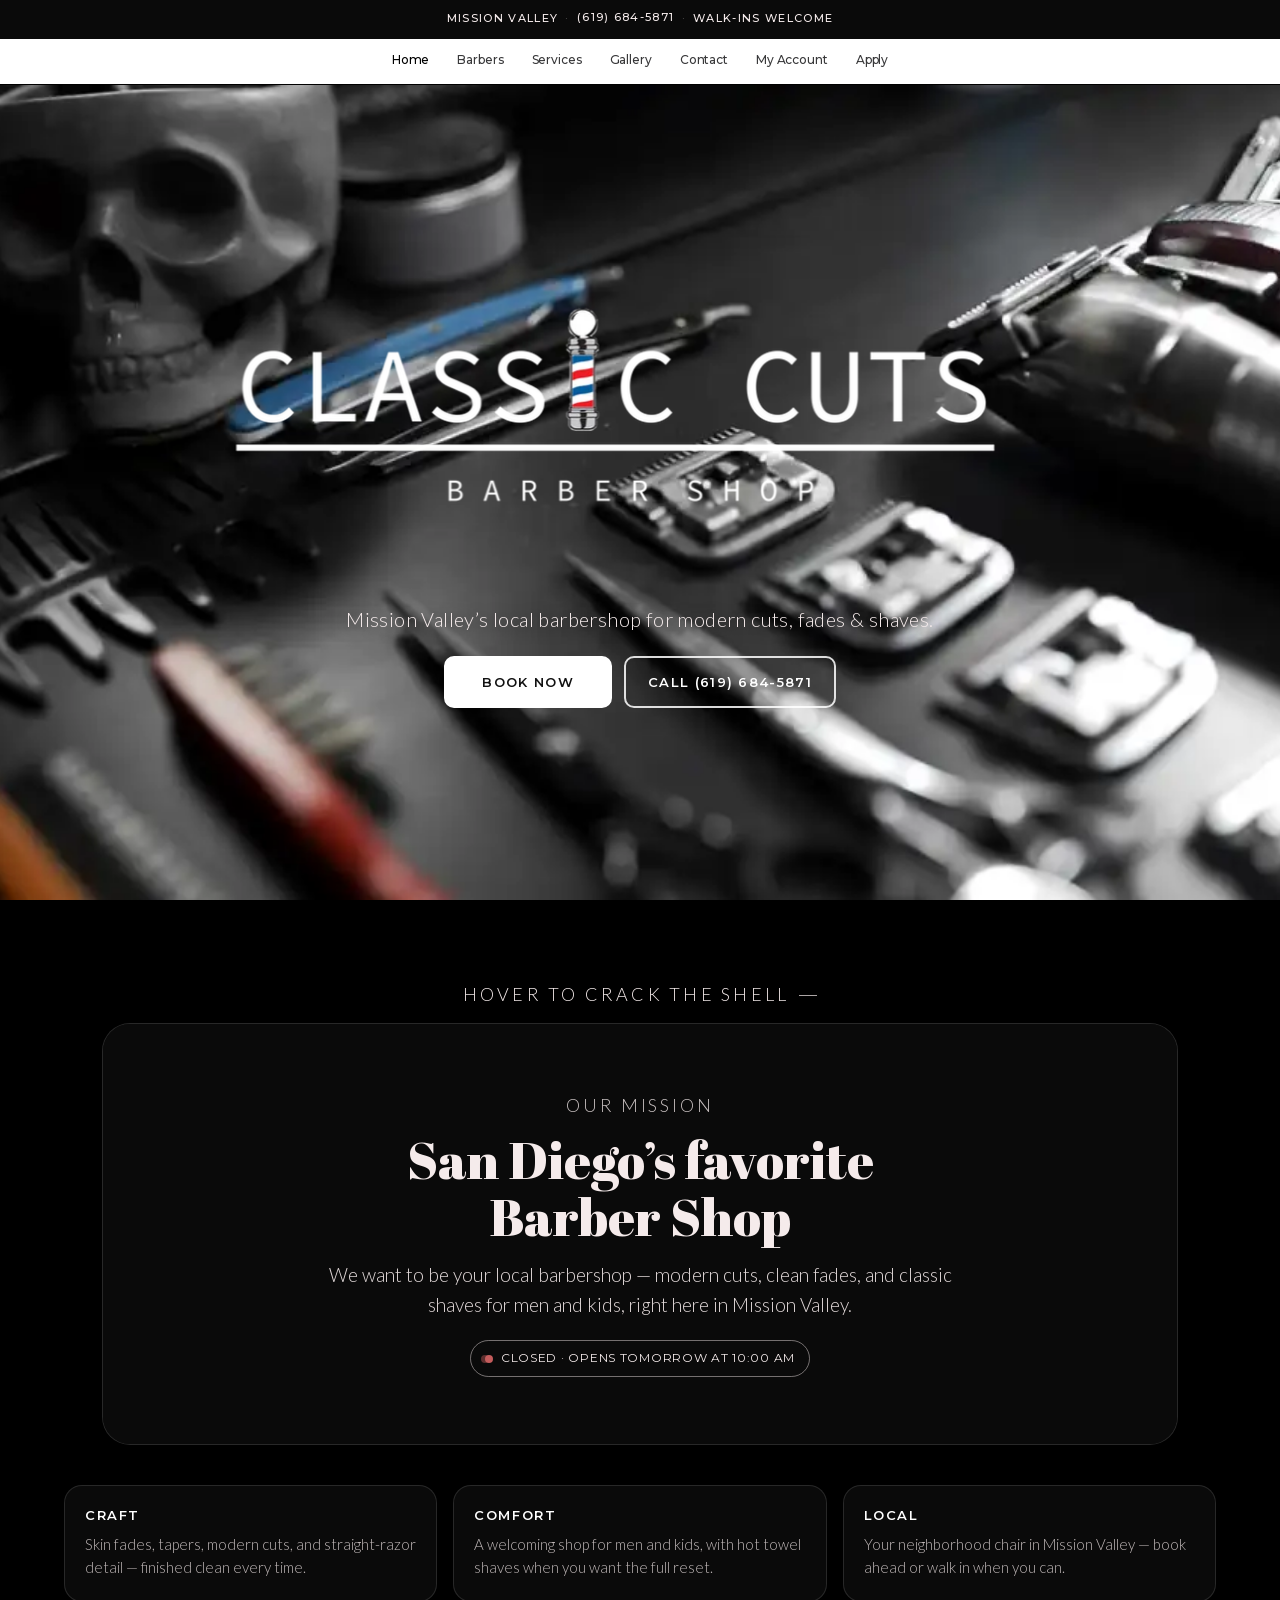
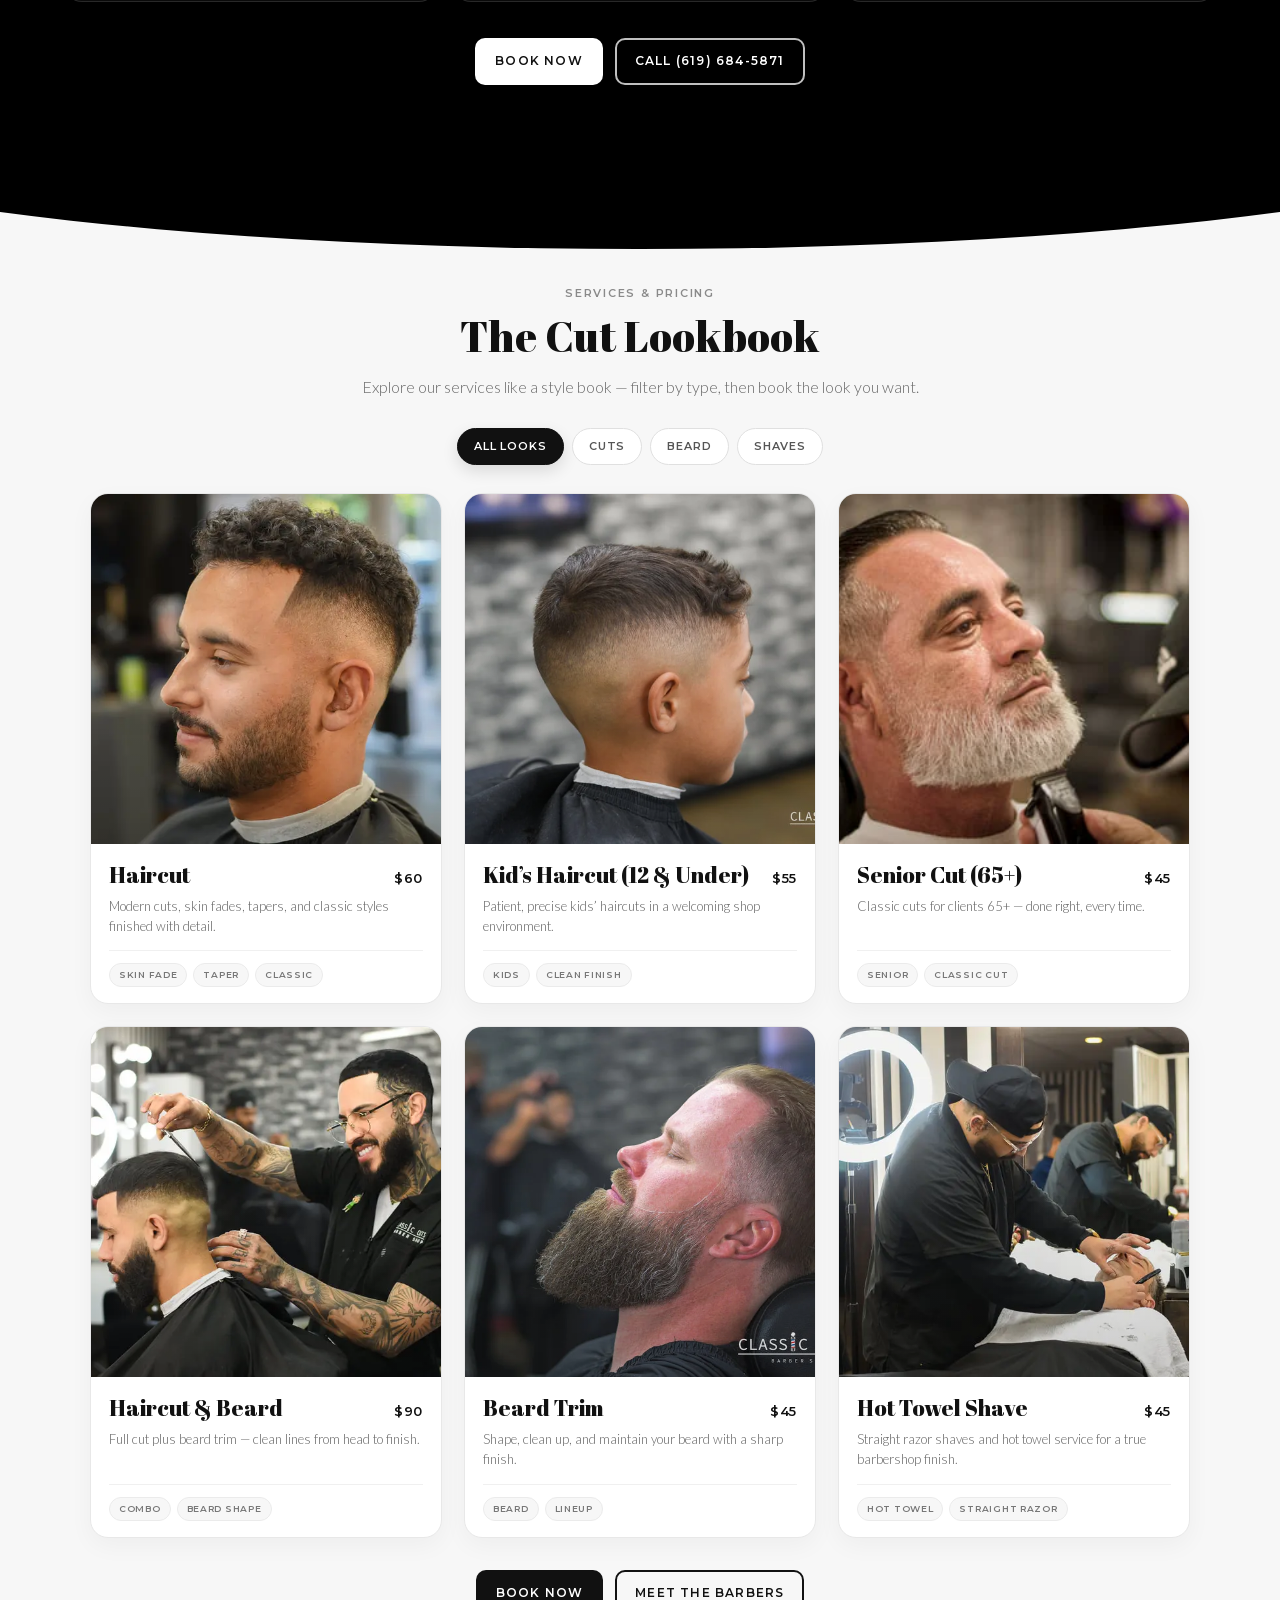
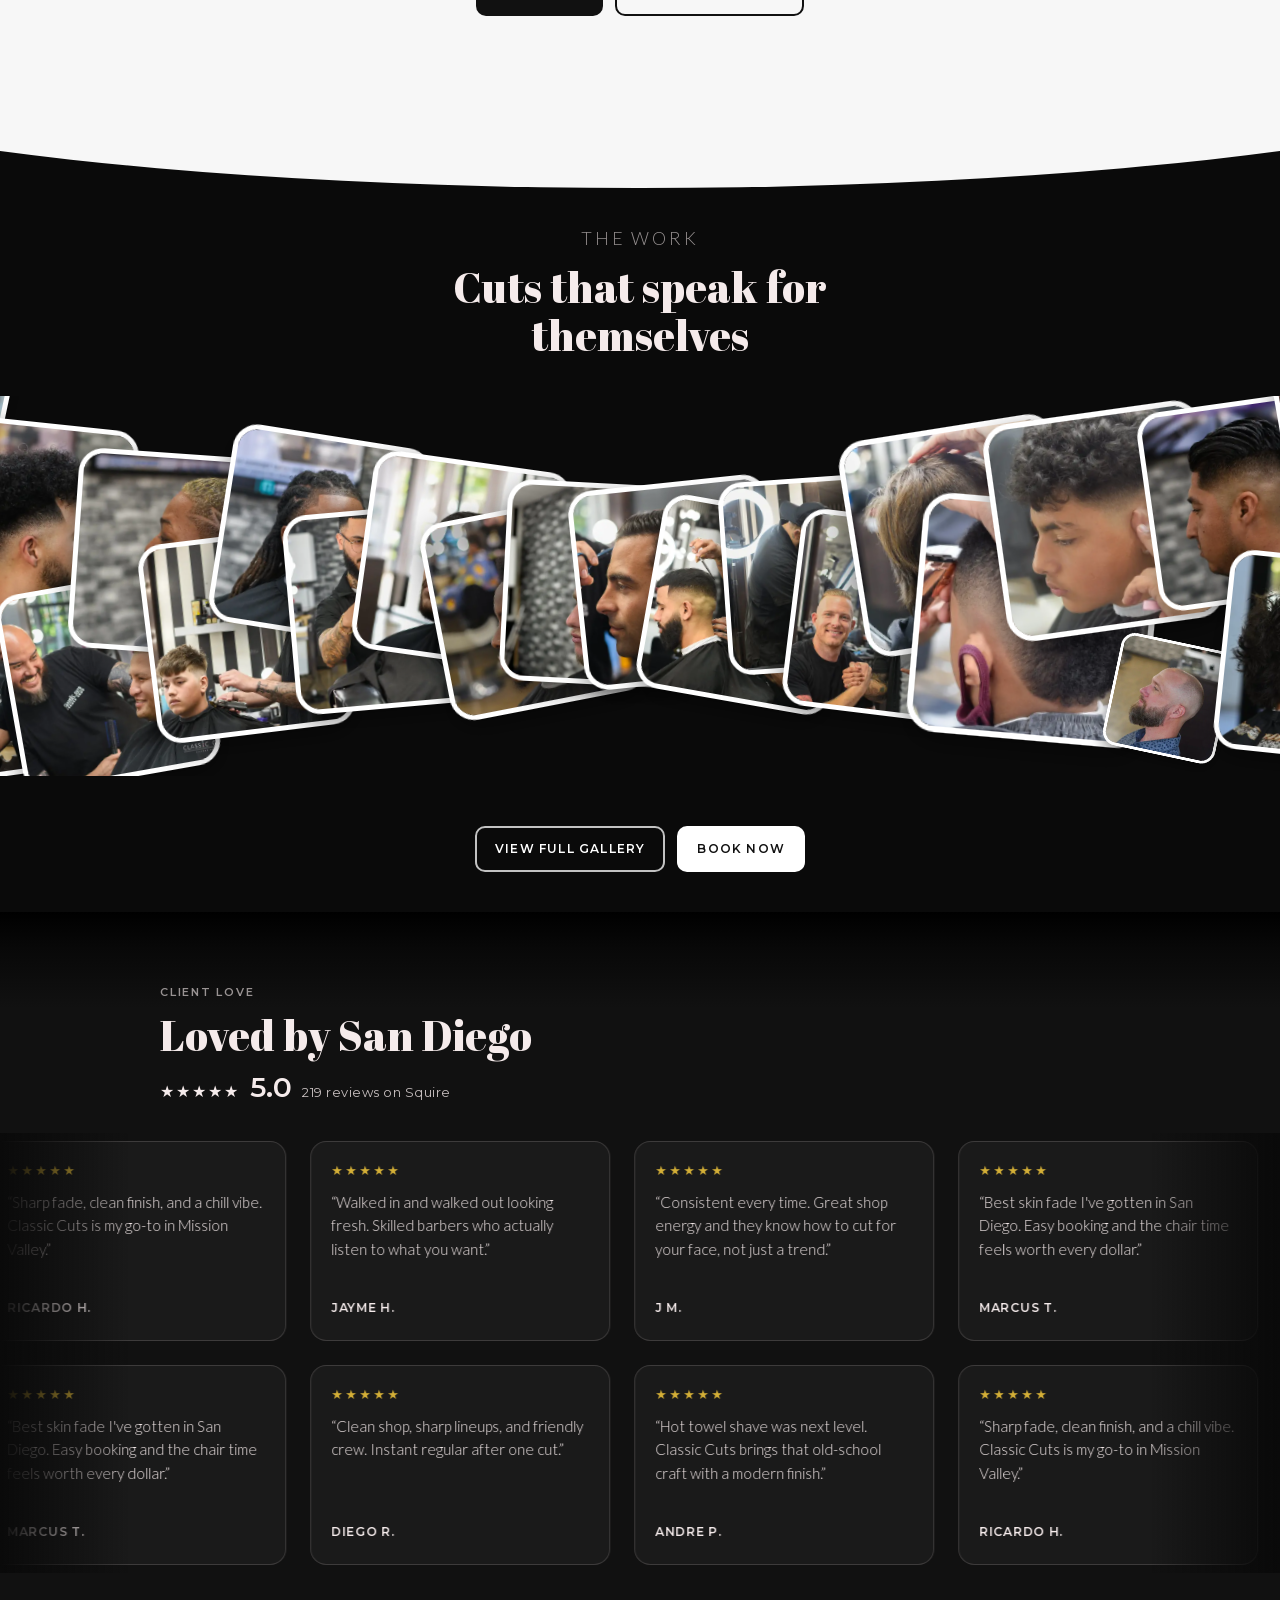
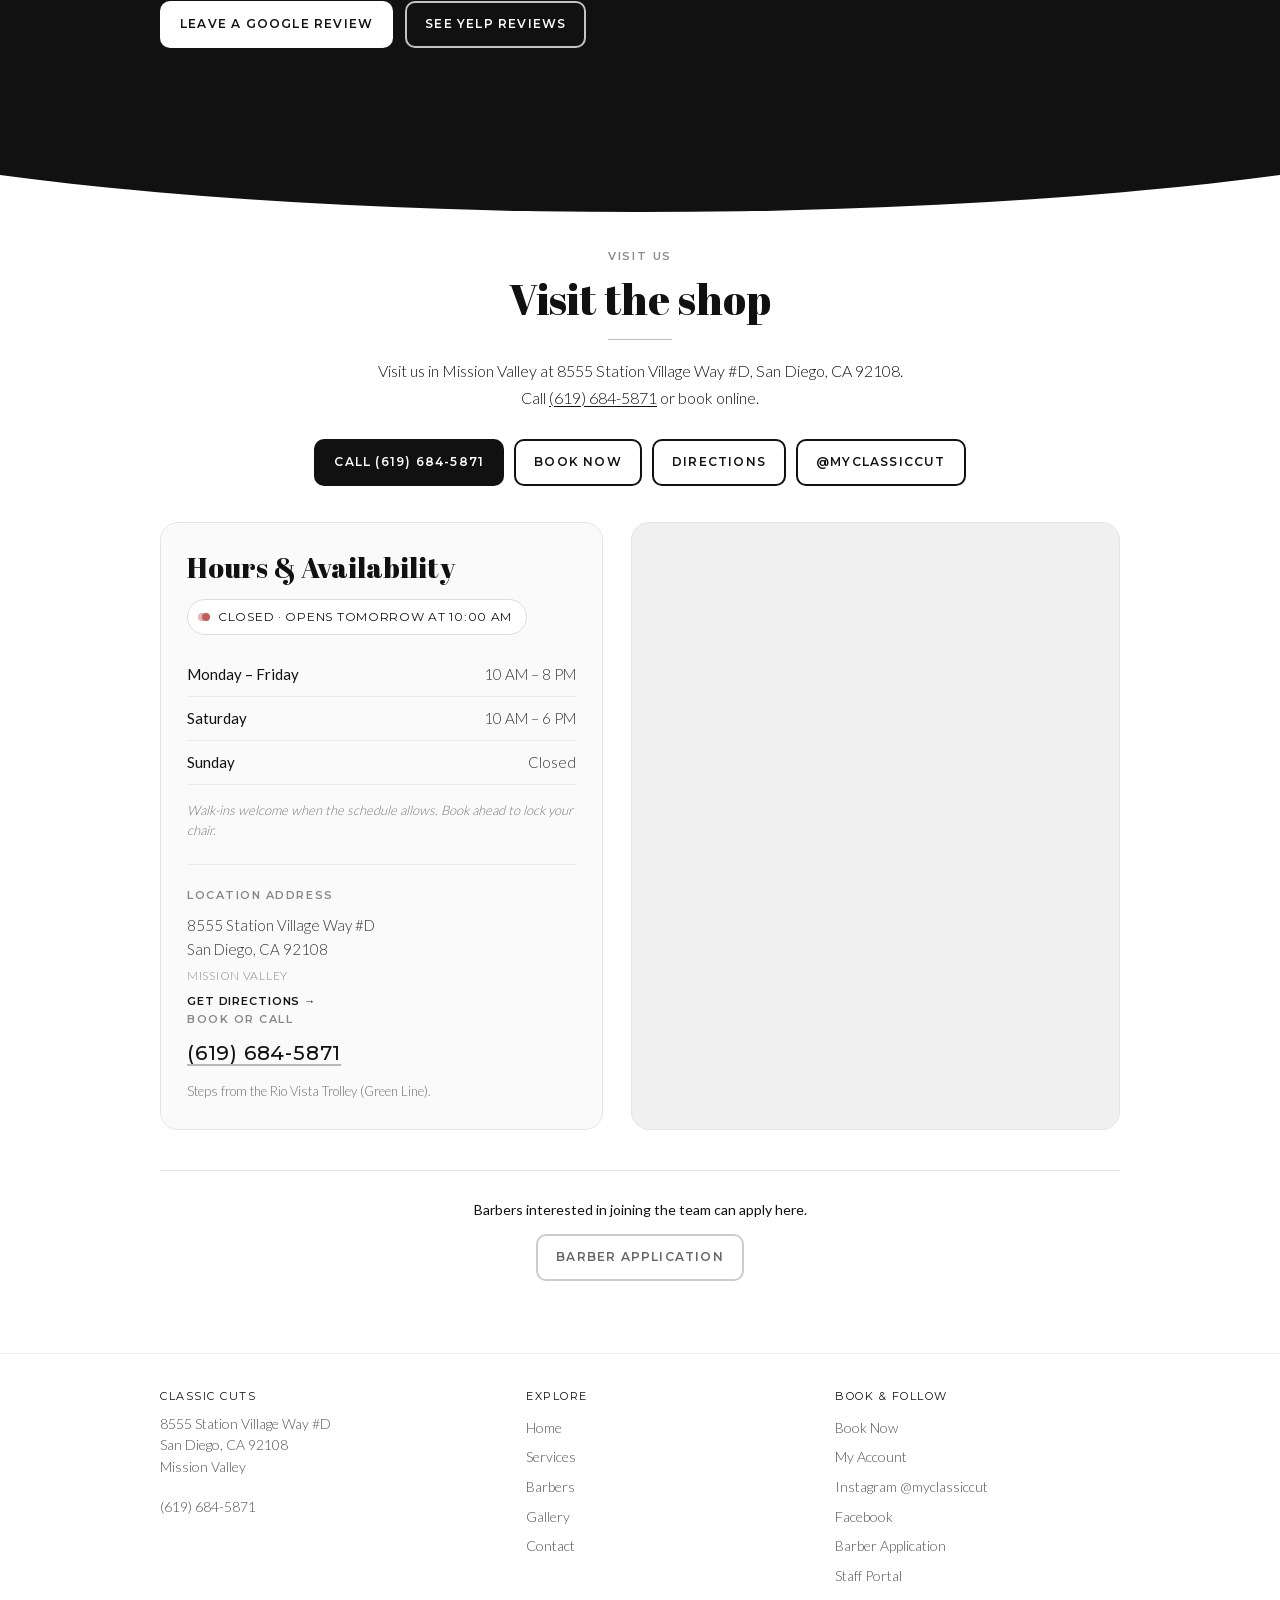
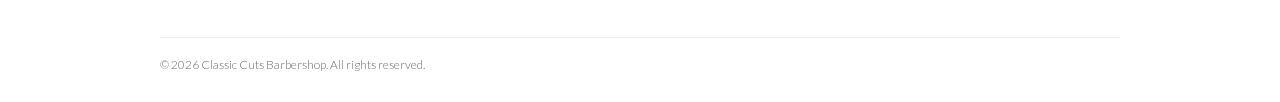
==== commit 669a904a: "feat(account): My Account page hosting the BookLocal customer account widget - New /account page in " ====
--- a/index.html
+++ b/index.html
@@ -162,6 +162,9 @@
           <li>
             <a href="/contact">Contact</a>
           </li>
+          <li class="cc-nav-account">
+            <a href="/account">My Account</a>
+          </li>
           <li class="cc-nav-apply">
             <a href="/apply">Apply</a>
           </li>
@@ -190,6 +193,7 @@
           <p class="cc-mega__label">Book &amp; Visit</p>
           <ul class="cc-mega__links">
             <li><a href="/book">Book online</a></li>
+            <li><a href="/account">My account</a></li>
             <li><a href="tel:6196845871">Call (619) 684-5871</a></li>
             <li><a href="https://www.google.com/maps/dir/?api=1&destination=8555+Station+Village+Way,+San+Diego,+CA+92108" target="_blank" rel="noopener noreferrer">Get directions</a></li>
             <li><a href="https://www.instagram.com/myclassiccut/" target="_blank" rel="noopener noreferrer">Instagram</a></li>
@@ -217,6 +221,7 @@
       <li><a href="/services">Services</a></li>
       <li><a href="/gallery">Gallery</a></li>
       <li><a href="/contact">Contact</a></li>
+      <li class="cc-nav-account"><a href="/account">My Account</a></li>
       <li class="cc-nav-apply"><a href="/apply">Apply</a></li>
     </ul>
     <div class="cc-mobile-actions">
@@ -592,6 +597,7 @@
         <h4>Book &amp; Follow</h4>
         <p>
           <a href="/book">Book Now</a><br>
+          <a href="/account">My Account</a><br>
           <a href="https://www.instagram.com/myclassiccut/" target="_blank" rel="noopener noreferrer">Instagram @myclassiccut</a><br>
           <a href="https://www.facebook.com/myclassiccut/" target="_blank" rel="noopener noreferrer">Facebook</a><br>
           <a href="/apply">Barber Application</a><br>
